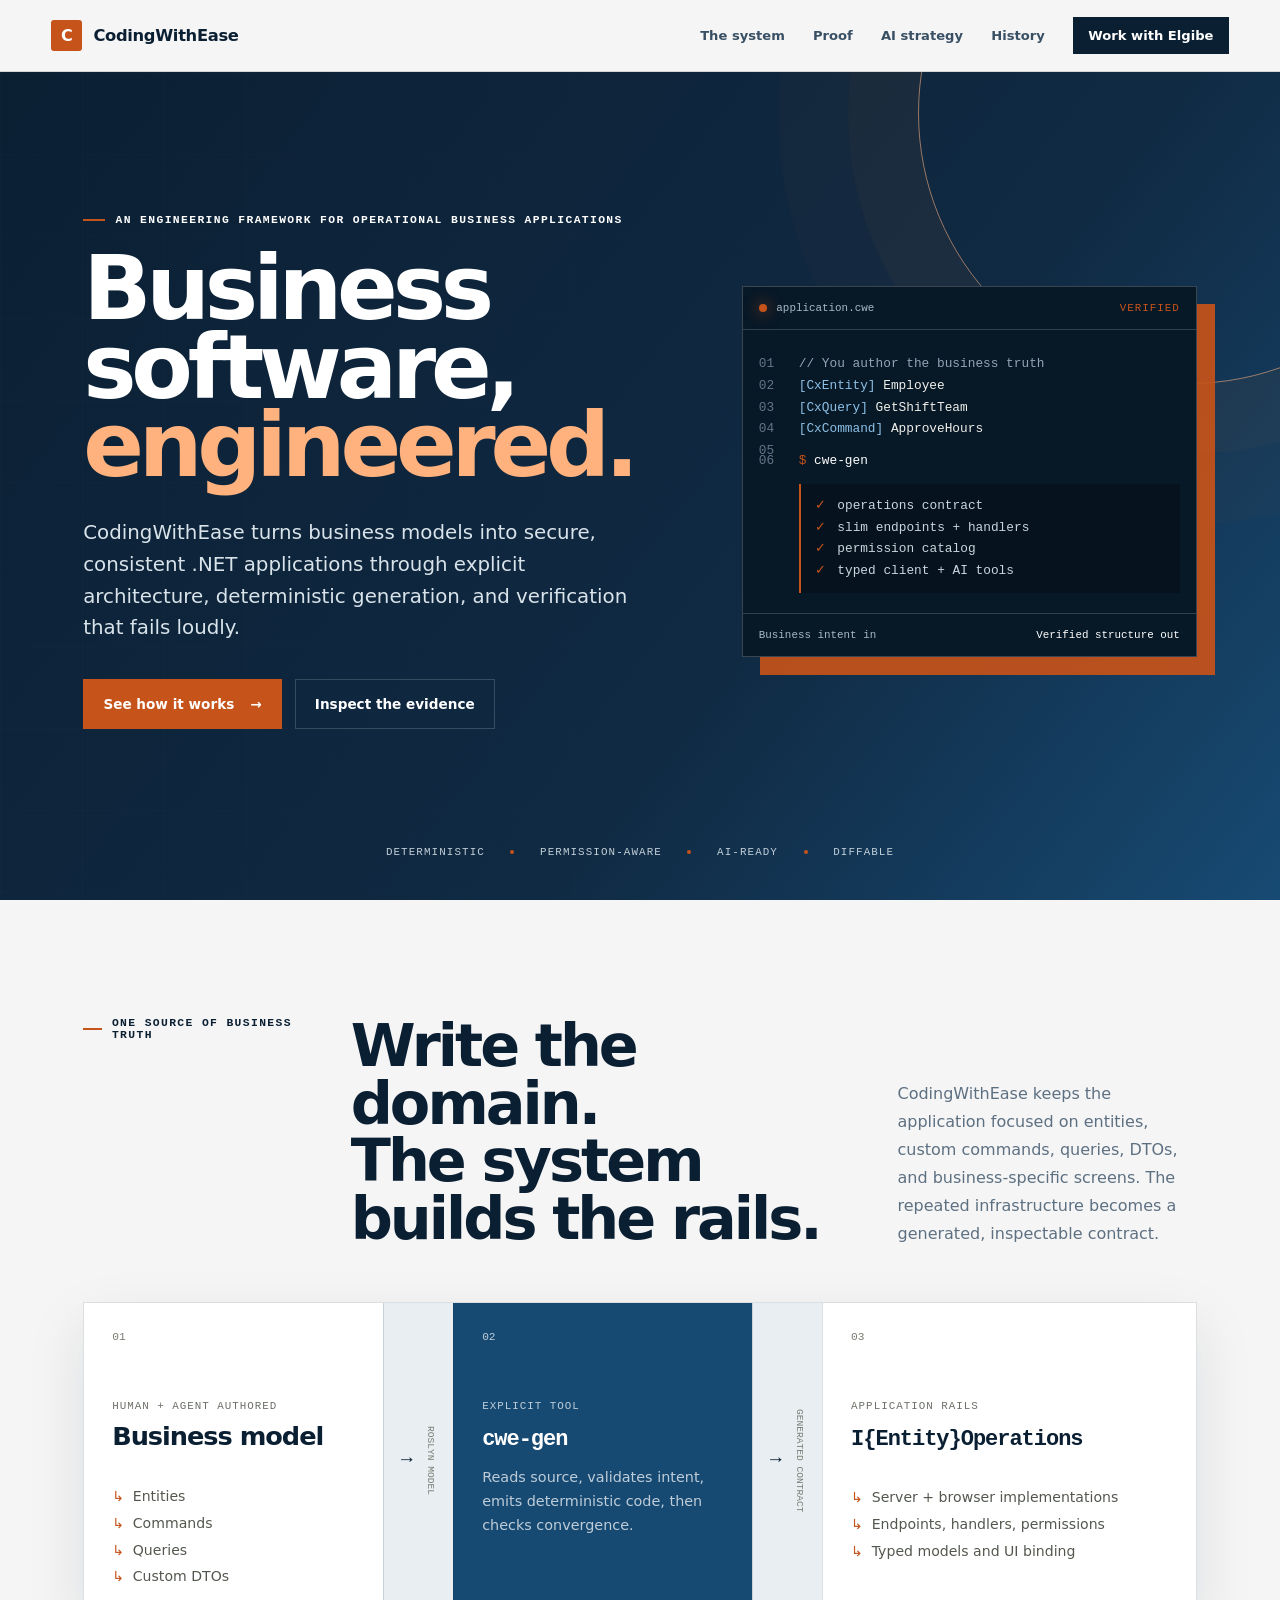
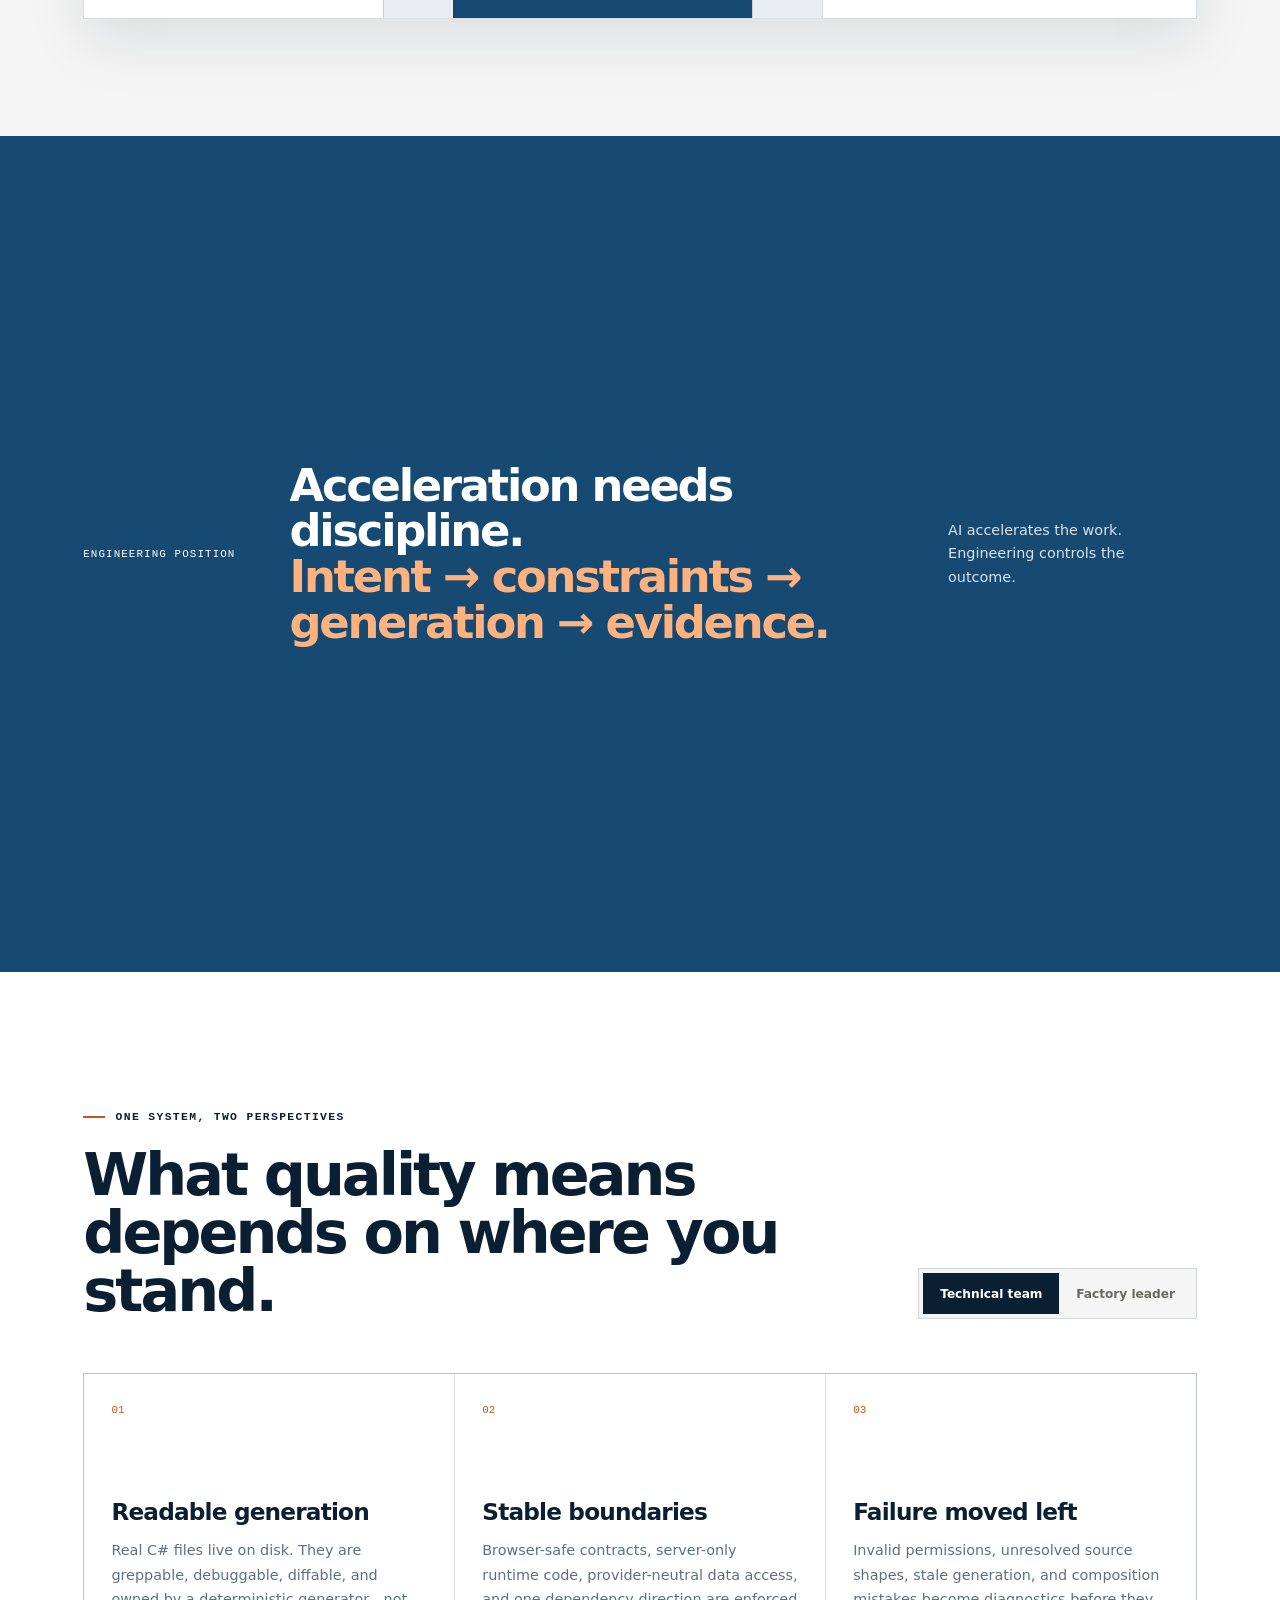
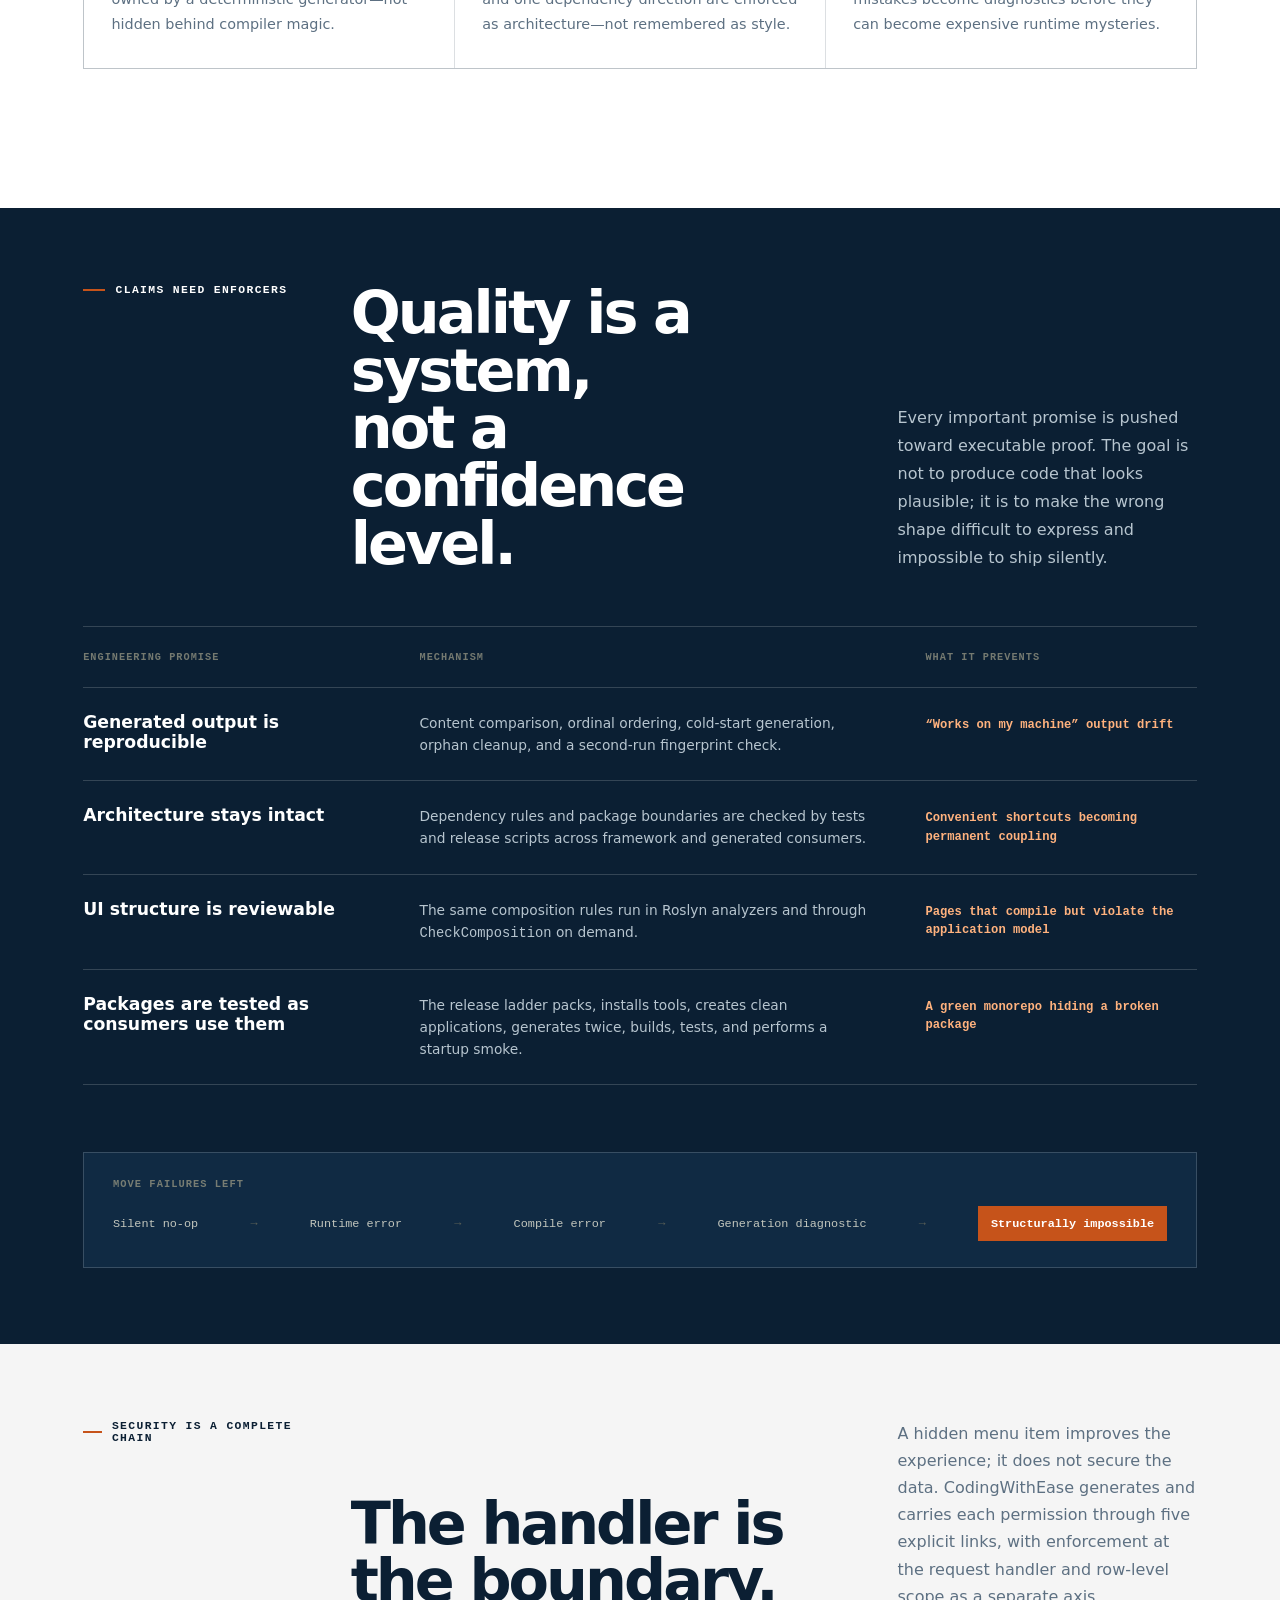
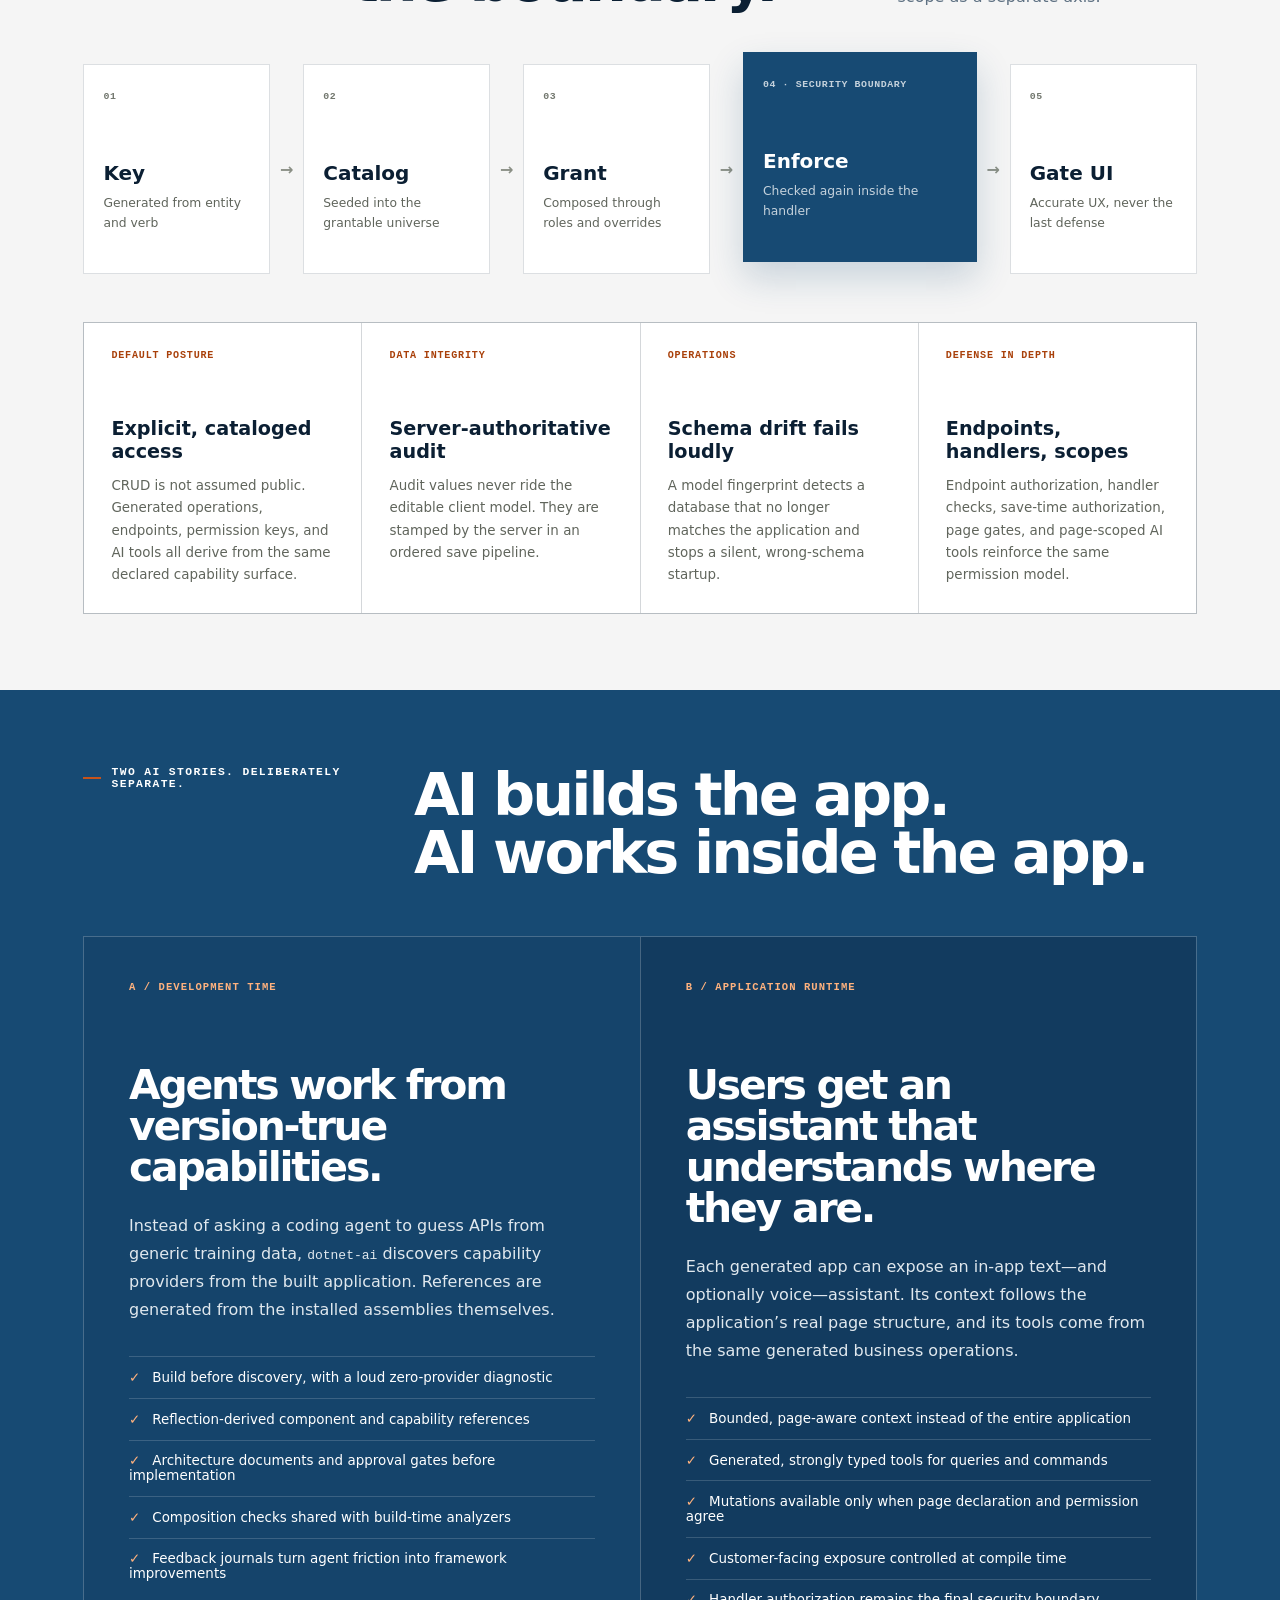
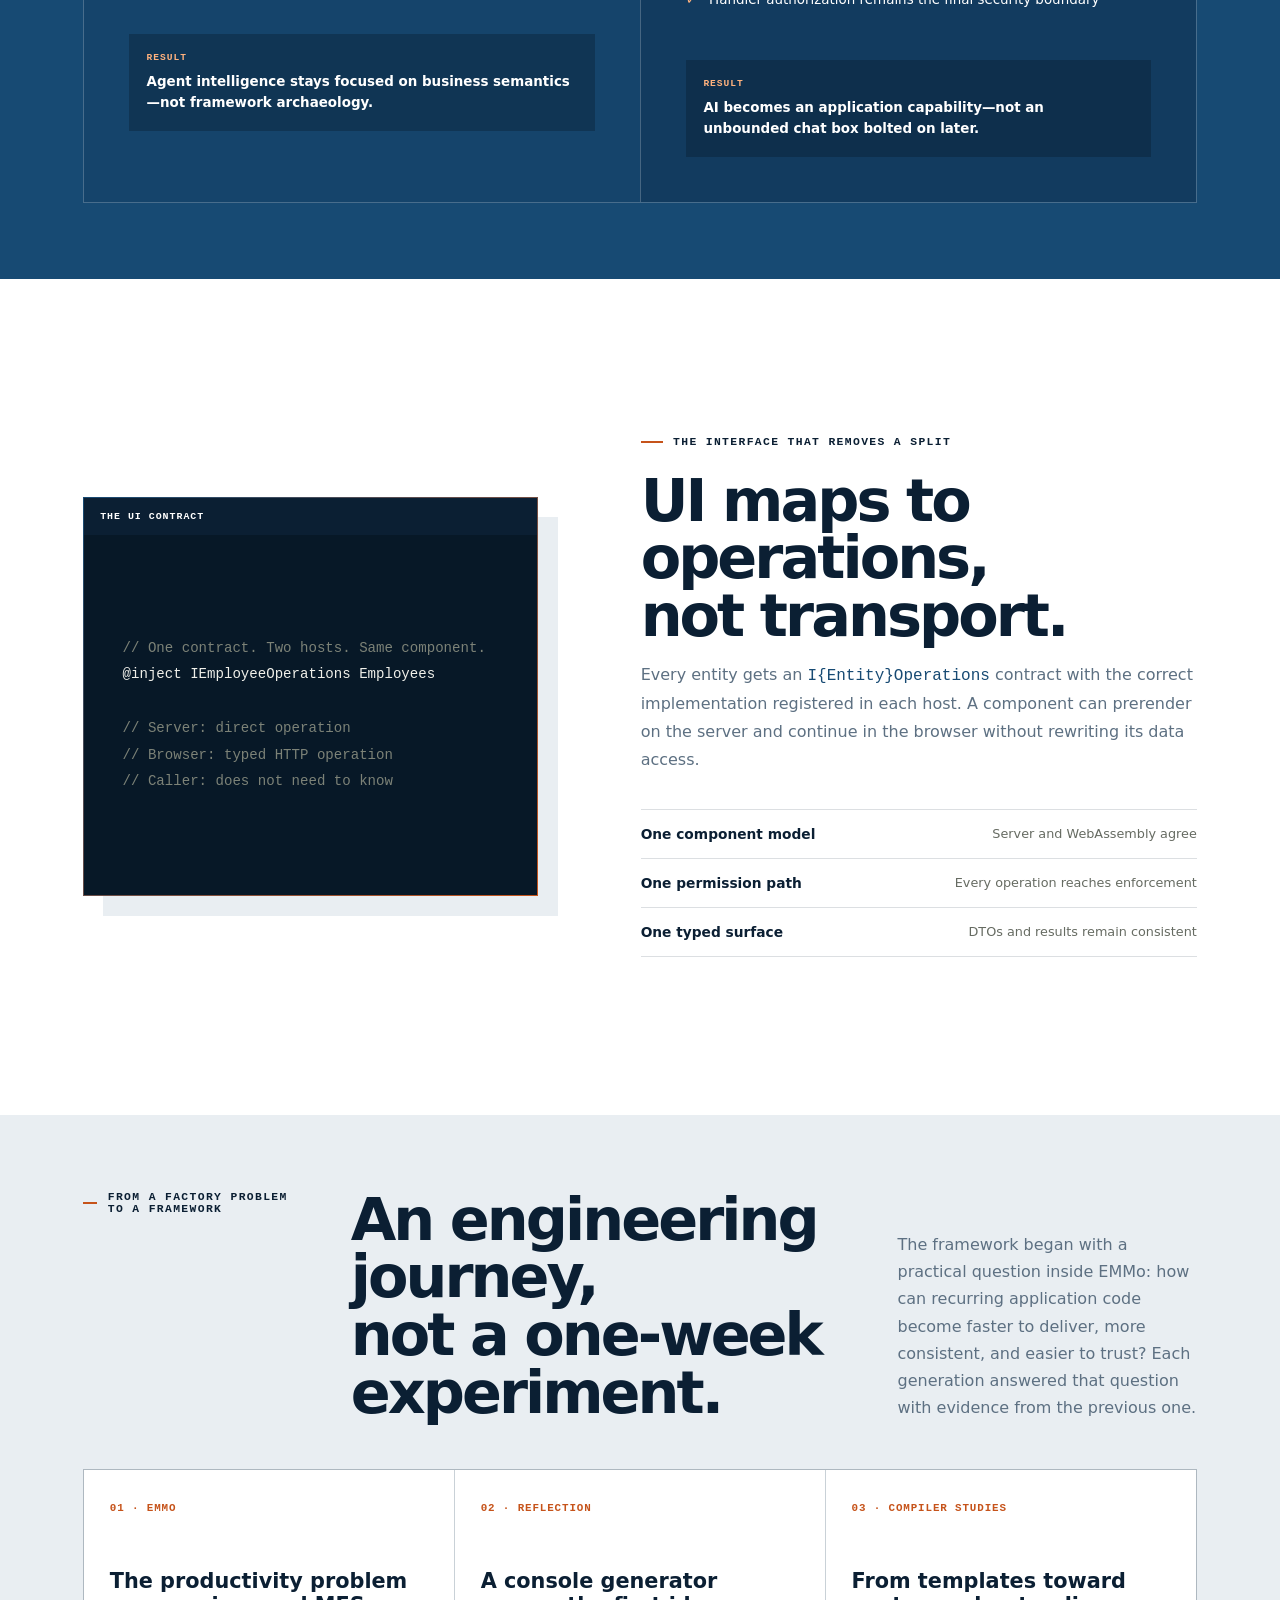
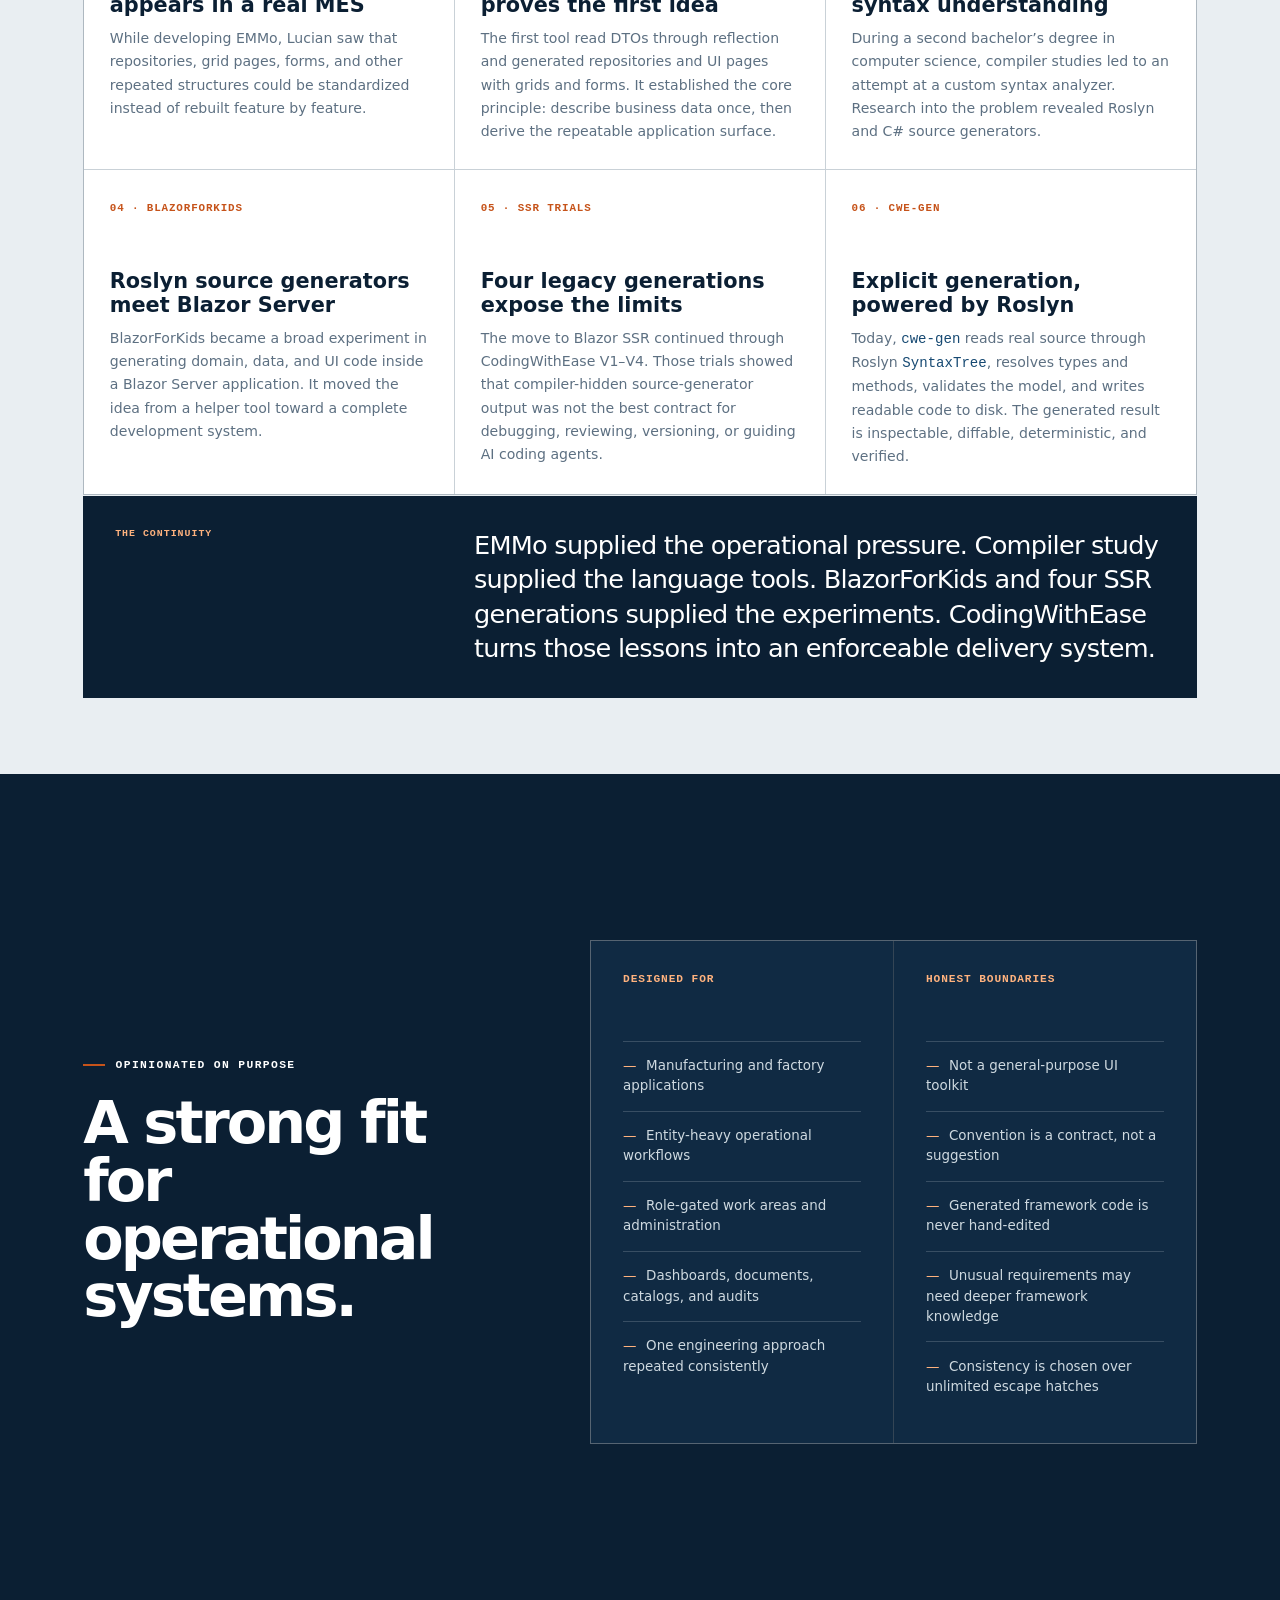
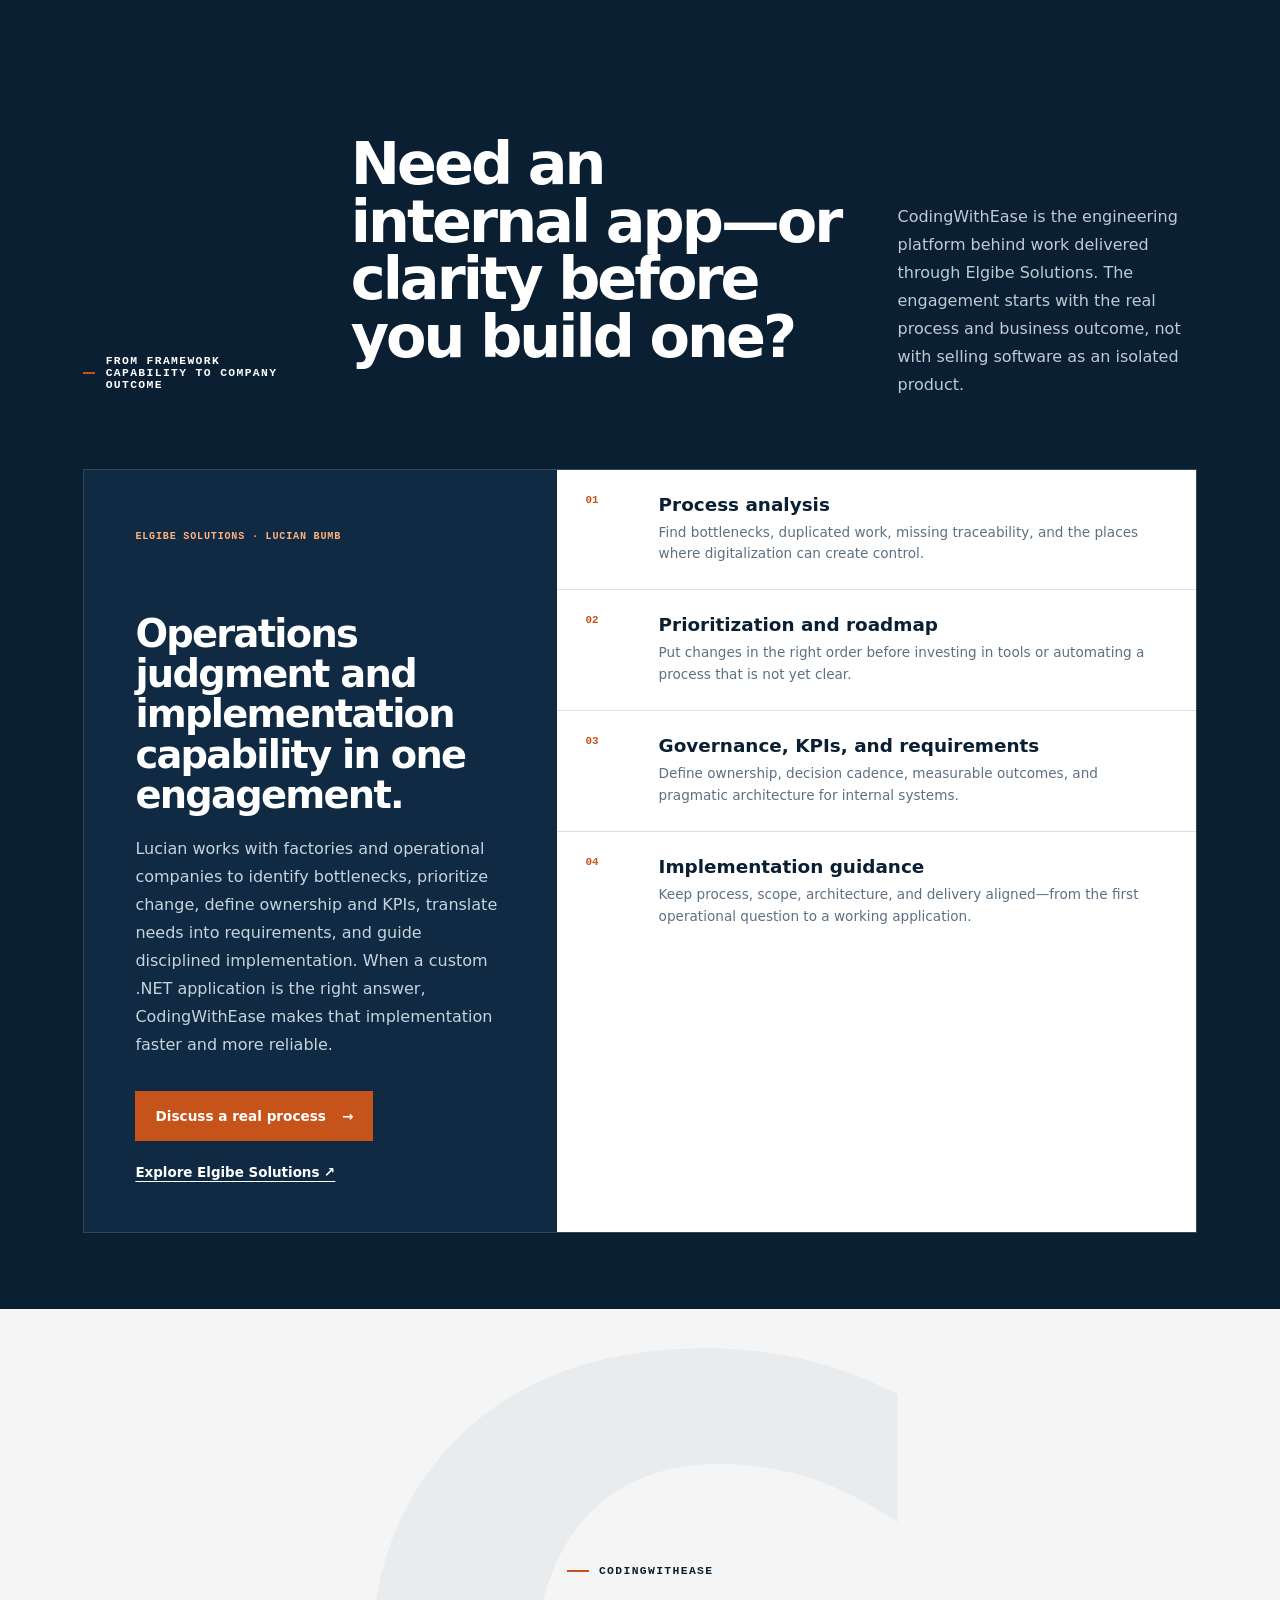
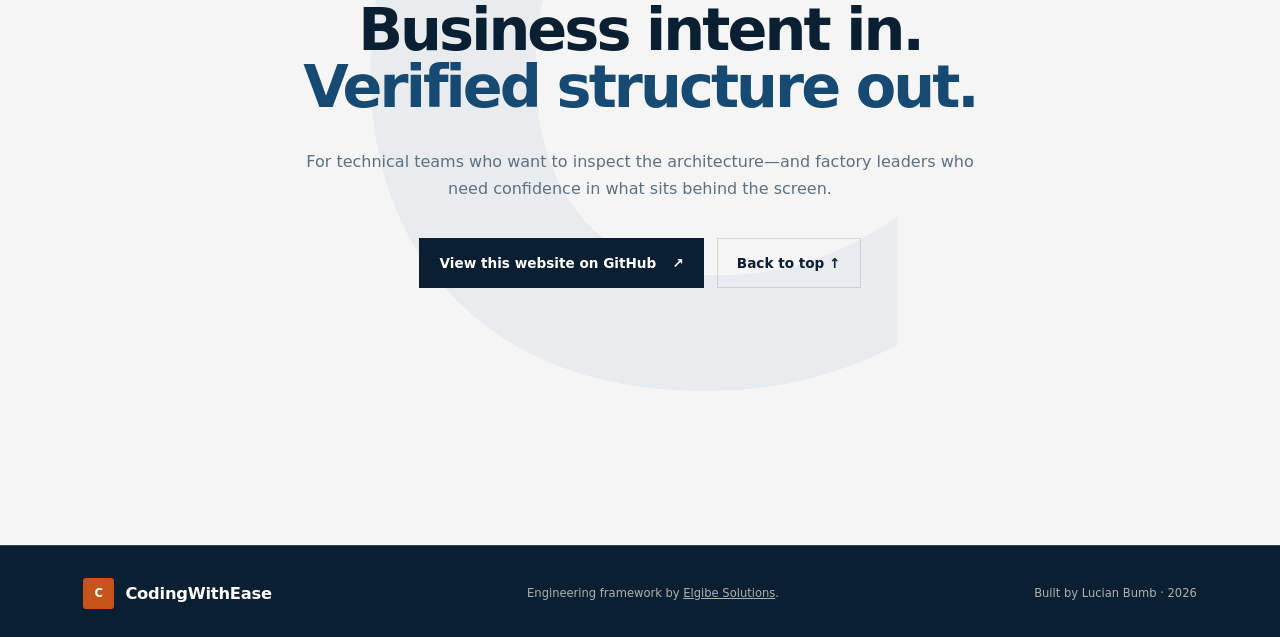
==== index.html @ 5b49f2d2 "Refine corporate design and framework history" ====
<!doctype html>
<html lang="en">
<head>
  <meta charset="utf-8">
  <meta name="viewport" content="width=device-width, initial-scale=1">
  <title>CodingWithEase — Business software, engineered</title>
  <meta name="description" content="CodingWithEase is an opinionated .NET and Blazor framework for building secure, consistent operational business applications with deterministic code generation and AI-guided engineering.">
  <meta name="theme-color" content="#0b1f33">
  <link rel="icon" type="image/png" href="assets/favicon.png">
  <link rel="canonical" href="https://coding-with-ease.net/">
  <meta property="og:type" content="website">
  <meta property="og:url" content="https://coding-with-ease.net/">
  <meta property="og:title" content="CodingWithEase — Business software, engineered">
  <meta property="og:description" content="An opinionated .NET and Blazor framework for secure, consistent operational applications, deterministic generation, and AI-guided engineering.">
  <meta name="twitter:card" content="summary">
  <meta name="twitter:title" content="CodingWithEase — Business software, engineered">
  <meta name="twitter:description" content="Business intent in. Verified structure out.">
  <link rel="stylesheet" href="assets/styles.css">
</head>
<body>
  <a class="skip-link" href="#main">Skip to content</a>

  <header class="site-header" data-header>
    <a class="brand" href="#top" aria-label="CodingWithEase home">
      <span class="brand-mark" aria-hidden="true">C</span>
      <span class="brand-name">CodingWithEase</span>
    </a>
    <nav class="site-nav" aria-label="Primary navigation">
      <a href="#system">The system</a>
      <a href="#proof">Proof</a>
      <a href="#ai">AI strategy</a>
      <a href="#lineage">History</a>
      <a class="nav-cta" href="#services">Work with Elgibe</a>
    </nav>
  </header>

  <main id="main">
    <section class="hero" id="top">
      <div class="hero-grid" aria-hidden="true"></div>
      <div class="hero-copy">
        <p class="eyebrow"><span></span> An engineering framework for operational business applications</p>
        <h1>Business software,<br><em>engineered.</em></h1>
        <p class="hero-intro">CodingWithEase turns business models into secure, consistent .NET applications through explicit architecture, deterministic generation, and verification that fails loudly.</p>
        <div class="hero-actions">
          <a class="button button-primary" href="#system">See how it works <span aria-hidden="true">→</span></a>
          <a class="button button-secondary" href="#proof">Inspect the evidence</a>
        </div>
      </div>

      <aside class="hero-console" aria-label="CodingWithEase workflow summary">
        <div class="console-bar">
          <span class="console-dot"></span>
          <span>application.cwe</span>
          <span class="console-status">verified</span>
        </div>
        <div class="console-body">
          <p><span class="line-no">01</span><span class="token-dim">// You author the business truth</span></p>
          <p><span class="line-no">02</span><span class="token-key">[CxEntity]</span> <span class="token-type">Employee</span></p>
          <p><span class="line-no">03</span><span class="token-key">[CxQuery]</span> <span class="token-type">GetShiftTeam</span></p>
          <p><span class="line-no">04</span><span class="token-key">[CxCommand]</span> <span class="token-type">ApproveHours</span></p>
          <p class="console-gap"><span class="line-no">05</span></p>
          <p><span class="line-no">06</span><span class="token-prompt">$</span> cwe-gen</p>
          <div class="console-output">
            <p><span>✓</span> operations contract</p>
            <p><span>✓</span> slim endpoints + handlers</p>
            <p><span>✓</span> permission catalog</p>
            <p><span>✓</span> typed client + AI tools</p>
          </div>
        </div>
        <div class="console-footer"><span>Business intent in</span><span>Verified structure out</span></div>
      </aside>

      <div class="hero-proofline">
        <span>Deterministic</span><i></i><span>Permission-aware</span><i></i><span>AI-ready</span><i></i><span>Diffable</span>
      </div>
    </section>

    <section class="system section" id="system">
      <div class="section-heading">
        <p class="eyebrow"><span></span> One source of business truth</p>
        <h2>Write the domain.<br>The system builds the rails.</h2>
        <p>CodingWithEase keeps the application focused on entities, custom commands, queries, DTOs, and business-specific screens. The repeated infrastructure becomes a generated, inspectable contract.</p>
      </div>

      <div class="pipeline" aria-label="CodingWithEase generation pipeline">
        <article class="pipeline-step step-source">
          <div class="step-index">01</div>
          <p class="step-label">Human + agent authored</p>
          <h3>Business model</h3>
          <ul>
            <li>Entities</li>
            <li>Commands</li>
            <li>Queries</li>
            <li>Custom DTOs</li>
          </ul>
        </article>
        <div class="pipeline-connector" aria-hidden="true"><span>Roslyn model</span><b>→</b></div>
        <article class="pipeline-step step-engine">
          <div class="step-index">02</div>
          <p class="step-label">Explicit tool</p>
          <h3><code>cwe-gen</code></h3>
          <p>Reads source, validates intent, emits deterministic code, then checks convergence.</p>
        </article>
        <div class="pipeline-connector" aria-hidden="true"><span>generated contract</span><b>→</b></div>
        <article class="pipeline-step step-runtime">
          <div class="step-index">03</div>
          <p class="step-label">Application rails</p>
          <h3><code>I{Entity}Operations</code></h3>
          <ul>
            <li>Server + browser implementations</li>
            <li>Endpoints, handlers, permissions</li>
            <li>Typed models and UI binding</li>
          </ul>
        </article>
      </div>
    </section>

    <section class="positioning">
      <div class="positioning-label">Engineering position</div>
      <blockquote>Acceleration needs discipline.<br><span>Intent → constraints → generation → evidence.</span></blockquote>
      <p>AI accelerates the work. Engineering controls the outcome.</p>
    </section>

    <section class="audience section" aria-labelledby="audience-title">
      <div class="audience-header">
        <div>
          <p class="eyebrow"><span></span> One system, two perspectives</p>
          <h2 id="audience-title">What quality means<br>depends on where you stand.</h2>
        </div>
        <div class="audience-tabs" role="tablist" aria-label="Choose your perspective">
          <button type="button" role="tab" aria-selected="true" aria-controls="technical-panel" id="technical-tab" data-audience="technical">Technical team</button>
          <button type="button" role="tab" aria-selected="false" aria-controls="manager-panel" id="manager-tab" data-audience="manager">Factory leader</button>
        </div>
      </div>

      <div class="audience-panel is-active" id="technical-panel" role="tabpanel" aria-labelledby="technical-tab" data-panel="technical">
        <article><span>01</span><h3>Readable generation</h3><p>Real C# files live on disk. They are greppable, debuggable, diffable, and owned by a deterministic generator—not hidden behind compiler magic.</p></article>
        <article><span>02</span><h3>Stable boundaries</h3><p>Browser-safe contracts, server-only runtime code, provider-neutral data access, and one dependency direction are enforced as architecture—not remembered as style.</p></article>
        <article><span>03</span><h3>Failure moved left</h3><p>Invalid permissions, unresolved source shapes, stale generation, and composition mistakes become diagnostics before they can become expensive runtime mysteries.</p></article>
      </div>
      <div class="audience-panel" id="manager-panel" role="tabpanel" aria-labelledby="manager-tab" data-panel="manager" hidden>
        <article><span>01</span><h3>Consistent delivery</h3><p>Recurring patterns—identity, authorization, audit, data operations, PWA, documents, and AI integration—arrive through one governed platform.</p></article>
        <article><span>02</span><h3>Security with a chain of proof</h3><p>Permissions are generated, grantable, resolved, enforced in handlers, and reflected in the UI. The hidden button is never treated as the security boundary.</p></article>
        <article><span>03</span><h3>Business change stays visible</h3><p>The application source remains centered on the factory: its entities, decisions, workflows, commands, queries, and the screens people actually use.</p></article>
      </div>
    </section>

    <section class="proof section section-dark" id="proof">
      <div class="section-heading proof-heading">
        <p class="eyebrow"><span></span> Claims need enforcers</p>
        <h2>Quality is a system,<br>not a confidence level.</h2>
        <p>Every important promise is pushed toward executable proof. The goal is not to produce code that looks plausible; it is to make the wrong shape difficult to express and impossible to ship silently.</p>
      </div>

      <div class="proof-ledger">
        <div class="ledger-head"><span>Engineering promise</span><span>Mechanism</span><span>What it prevents</span></div>
        <article><h3>Generated output is reproducible</h3><p>Content comparison, ordinal ordering, cold-start generation, orphan cleanup, and a second-run fingerprint check.</p><strong>“Works on my machine” output drift</strong></article>
        <article><h3>Architecture stays intact</h3><p>Dependency rules and package boundaries are checked by tests and release scripts across framework and generated consumers.</p><strong>Convenient shortcuts becoming permanent coupling</strong></article>
        <article><h3>UI structure is reviewable</h3><p>The same composition rules run in Roslyn analyzers and through <code>CheckComposition</code> on demand.</p><strong>Pages that compile but violate the application model</strong></article>
        <article><h3>Packages are tested as consumers use them</h3><p>The release ladder packs, installs tools, creates clean applications, generates twice, builds, tests, and performs a startup smoke.</p><strong>A green monorepo hiding a broken package</strong></article>
      </div>

      <div class="error-ladder" aria-label="Framework error-cost strategy">
        <p>Move failures left</p>
        <div><span>Silent no-op</span><b>→</b><span>Runtime error</span><b>→</b><span>Compile error</span><b>→</b><span>Generation diagnostic</span><b>→</b><span class="ladder-best">Structurally impossible</span></div>
      </div>
    </section>

    <section class="security section" id="security">
      <div class="security-intro">
        <p class="eyebrow"><span></span> Security is a complete chain</p>
        <h2>The handler is the boundary.</h2>
        <p>A hidden menu item improves the experience; it does not secure the data. CodingWithEase generates and carries each permission through five explicit links, with enforcement at the request handler and row-level scope as a separate axis.</p>
      </div>

      <div class="permission-chain">
        <article><span>01</span><h3>Key</h3><p>Generated from entity and verb</p></article>
        <b aria-hidden="true">→</b>
        <article><span>02</span><h3>Catalog</h3><p>Seeded into the grantable universe</p></article>
        <b aria-hidden="true">→</b>
        <article><span>03</span><h3>Grant</h3><p>Composed through roles and overrides</p></article>
        <b aria-hidden="true">→</b>
        <article class="chain-boundary"><span>04 · SECURITY BOUNDARY</span><h3>Enforce</h3><p>Checked again inside the handler</p></article>
        <b aria-hidden="true">→</b>
        <article><span>05</span><h3>Gate UI</h3><p>Accurate UX, never the last defense</p></article>
      </div>

      <div class="security-grid">
        <article><p class="card-kicker">Default posture</p><h3>Explicit, cataloged access</h3><p>CRUD is not assumed public. Generated operations, endpoints, permission keys, and AI tools all derive from the same declared capability surface.</p></article>
        <article><p class="card-kicker">Data integrity</p><h3>Server-authoritative audit</h3><p>Audit values never ride the editable client model. They are stamped by the server in an ordered save pipeline.</p></article>
        <article><p class="card-kicker">Operations</p><h3>Schema drift fails loudly</h3><p>A model fingerprint detects a database that no longer matches the application and stops a silent, wrong-schema startup.</p></article>
        <article><p class="card-kicker">Defense in depth</p><h3>Endpoints, handlers, scopes</h3><p>Endpoint authorization, handler checks, save-time authorization, page gates, and page-scoped AI tools reinforce the same permission model.</p></article>
      </div>
    </section>

    <section class="ai section section-violet" id="ai">
      <div class="ai-title">
        <p class="eyebrow"><span></span> Two AI stories. Deliberately separate.</p>
        <h2>AI builds the app.<br>AI works inside the app.</h2>
      </div>

      <div class="ai-columns">
        <article class="ai-story ai-developer">
          <div class="story-number">A / DEVELOPMENT TIME</div>
          <h3>Agents work from version-true capabilities.</h3>
          <p>Instead of asking a coding agent to guess APIs from generic training data, <code>dotnet-ai</code> discovers capability providers from the built application. References are generated from the installed assemblies themselves.</p>
          <ul>
            <li>Build before discovery, with a loud zero-provider diagnostic</li>
            <li>Reflection-derived component and capability references</li>
            <li>Architecture documents and approval gates before implementation</li>
            <li>Composition checks shared with build-time analyzers</li>
            <li>Feedback journals turn agent friction into framework improvements</li>
          </ul>
          <div class="story-result"><span>RESULT</span><strong>Agent intelligence stays focused on business semantics—not framework archaeology.</strong></div>
        </article>

        <article class="ai-story ai-runtime">
          <div class="story-number">B / APPLICATION RUNTIME</div>
          <h3>Users get an assistant that understands where they are.</h3>
          <p>Each generated app can expose an in-app text—and optionally voice—assistant. Its context follows the application’s real page structure, and its tools come from the same generated business operations.</p>
          <ul>
            <li>Bounded, page-aware context instead of the entire application</li>
            <li>Generated, strongly typed tools for queries and commands</li>
            <li>Mutations available only when page declaration and permission agree</li>
            <li>Customer-facing exposure controlled at compile time</li>
            <li>Handler authorization remains the final security boundary</li>
          </ul>
          <div class="story-result"><span>RESULT</span><strong>AI becomes an application capability—not an unbounded chat box bolted on later.</strong></div>
        </article>
      </div>
    </section>

    <section class="operations section">
      <div class="operations-code">
        <div class="code-label">THE UI CONTRACT</div>
        <pre><code><span class="code-comment">// One contract. Two hosts. Same component.</span>
@inject IEmployeeOperations Employees

<span class="code-comment">// Server: direct operation</span>
<span class="code-comment">// Browser: typed HTTP operation</span>
<span class="code-comment">// Caller: does not need to know</span></code></pre>
      </div>
      <div class="operations-copy">
        <p class="eyebrow"><span></span> The interface that removes a split</p>
        <h2>UI maps to operations,<br>not transport.</h2>
        <p>Every entity gets an <code>I{Entity}Operations</code> contract with the correct implementation registered in each host. A component can prerender on the server and continue in the browser without rewriting its data access.</p>
        <div class="operation-benefits">
          <div><strong>One component model</strong><span>Server and WebAssembly agree</span></div>
          <div><strong>One permission path</strong><span>Every operation reaches enforcement</span></div>
          <div><strong>One typed surface</strong><span>DTOs and results remain consistent</span></div>
        </div>
      </div>
    </section>

    <section class="lineage section" id="lineage">
      <div class="lineage-heading">
        <p class="eyebrow"><span></span> From a factory problem to a framework</p>
        <h2>An engineering journey,<br>not a one-week experiment.</h2>
        <p>The framework began with a practical question inside EMMo: how can recurring application code become faster to deliver, more consistent, and easier to trust? Each generation answered that question with evidence from the previous one.</p>
      </div>

      <ol class="timeline">
        <li><span>01 · EMMo</span><div><h3>The productivity problem appears in a real MES</h3><p>While developing EMMo, Lucian saw that repositories, grid pages, forms, and other repeated structures could be standardized instead of rebuilt feature by feature.</p></div></li>
        <li><span>02 · Reflection</span><div><h3>A console generator proves the first idea</h3><p>The first tool read DTOs through reflection and generated repositories and UI pages with grids and forms. It established the core principle: describe business data once, then derive the repeatable application surface.</p></div></li>
        <li><span>03 · Compiler studies</span><div><h3>From templates toward syntax understanding</h3><p>During a second bachelor’s degree in computer science, compiler studies led to an attempt at a custom syntax analyzer. Research into the problem revealed Roslyn and C# source generators.</p></div></li>
        <li><span>04 · BlazorForKids</span><div><h3>Roslyn source generators meet Blazor Server</h3><p>BlazorForKids became a broad experiment in generating domain, data, and UI code inside a Blazor Server application. It moved the idea from a helper tool toward a complete development system.</p></div></li>
        <li><span>05 · SSR trials</span><div><h3>Four legacy generations expose the limits</h3><p>The move to Blazor SSR continued through CodingWithEase V1–V4. Those trials showed that compiler-hidden source-generator output was not the best contract for debugging, reviewing, versioning, or guiding AI coding agents.</p></div></li>
        <li><span>06 · cwe-gen</span><div><h3>Explicit generation, powered by Roslyn</h3><p>Today, <code>cwe-gen</code> reads real source through Roslyn <code>SyntaxTree</code>, resolves types and methods, validates the model, and writes readable code to disk. The generated result is inspectable, diffable, deterministic, and verified.</p></div></li>
      </ol>

      <div class="lineage-note">
        <span>THE CONTINUITY</span>
        <p>EMMo supplied the operational pressure. Compiler study supplied the language tools. BlazorForKids and four SSR generations supplied the experiments. CodingWithEase turns those lessons into an enforceable delivery system.</p>
      </div>
    </section>

    <section class="fit section section-dark">
      <div>
        <p class="eyebrow"><span></span> Opinionated on purpose</p>
        <h2>A strong fit for<br>operational systems.</h2>
      </div>
      <div class="fit-columns">
        <article><h3>Designed for</h3><ul><li>Manufacturing and factory applications</li><li>Entity-heavy operational workflows</li><li>Role-gated work areas and administration</li><li>Dashboards, documents, catalogs, and audits</li><li>One engineering approach repeated consistently</li></ul></article>
        <article><h3>Honest boundaries</h3><ul><li>Not a general-purpose UI toolkit</li><li>Convention is a contract, not a suggestion</li><li>Generated framework code is never hand-edited</li><li>Unusual requirements may need deeper framework knowledge</li><li>Consistency is chosen over unlimited escape hatches</li></ul></article>
      </div>
    </section>

    <section class="services section" id="services">
      <div class="services-heading">
        <p class="eyebrow"><span></span> From framework capability to company outcome</p>
        <h2>Need an internal app—or clarity before you build one?</h2>
        <p>CodingWithEase is the engineering platform behind work delivered through Elgibe Solutions. The engagement starts with the real process and business outcome, not with selling software as an isolated product.</p>
      </div>

      <div class="services-body">
        <article class="services-profile">
          <p class="card-kicker">ELGIBE SOLUTIONS · LUCIAN BUMB</p>
          <h3>Operations judgment and implementation capability in one engagement.</h3>
          <p>Lucian works with factories and operational companies to identify bottlenecks, prioritize change, define ownership and KPIs, translate needs into requirements, and guide disciplined implementation. When a custom .NET application is the right answer, CodingWithEase makes that implementation faster and more reliable.</p>
          <div class="services-actions">
            <a class="button button-primary" href="https://elgibesolutions.net/en/contact">Discuss a real process <span aria-hidden="true">→</span></a>
            <a class="text-link" href="https://elgibesolutions.net/en">Explore Elgibe Solutions <span aria-hidden="true">↗</span></a>
          </div>
        </article>

        <div class="services-list">
          <article><span>01</span><div><h3>Process analysis</h3><p>Find bottlenecks, duplicated work, missing traceability, and the places where digitalization can create control.</p></div></article>
          <article><span>02</span><div><h3>Prioritization and roadmap</h3><p>Put changes in the right order before investing in tools or automating a process that is not yet clear.</p></div></article>
          <article><span>03</span><div><h3>Governance, KPIs, and requirements</h3><p>Define ownership, decision cadence, measurable outcomes, and pragmatic architecture for internal systems.</p></div></article>
          <article><span>04</span><div><h3>Implementation guidance</h3><p>Keep process, scope, architecture, and delivery aligned—from the first operational question to a working application.</p></div></article>
        </div>
      </div>
    </section>
    <section class="closing section">
      <div class="closing-mark" aria-hidden="true">C</div>
      <p class="eyebrow"><span></span> CodingWithEase</p>
      <h2>Business intent in.<br><em>Verified structure out.</em></h2>
      <p>For technical teams who want to inspect the architecture—and factory leaders who need confidence in what sits behind the screen.</p>
      <div class="closing-actions">
        <a class="button button-dark" href="https://github.com/lucianbumb/CodingWithEase_Website">View this website on GitHub <span aria-hidden="true">↗</span></a>
        <a class="button button-line" href="#top">Back to top ↑</a>
      </div>
    </section>
  </main>

  <footer>
    <a class="brand footer-brand" href="#top"><span class="brand-mark">C</span><span class="brand-name">CodingWithEase</span></a>
    <p>Engineering framework by <a href="https://elgibesolutions.net/en">Elgibe Solutions</a>.</p>
    <p>Built by Lucian Bumb · <span data-year></span></p>
  </footer>

  <script src="assets/site.js" defer></script>
  <script type="application/ld+json">
    {
      "@context": "https://schema.org",
      "@type": "SoftwareApplication",
      "name": "CodingWithEase",
      "applicationCategory": "BusinessApplication",
      "operatingSystem": "Web",
      "description": "An opinionated .NET and Blazor framework for secure, consistent operational business applications with deterministic code generation and AI-guided engineering.",
      "author": { "@type": "Person", "name": "Lucian Bumb" },
      "url": "https://coding-with-ease.net/"
    }
  </script>
</body>
</html>
---- assets/styles.css ----
:root {
  --ink: #0b1f33;
  --paper: #f5f5f5;
  --paper-2: #e9eef2;
  --signal: #e46f25;
  --violet: #174a73;
  --muted: #657789;
  --line-dark: rgba(255, 255, 255, .16);
  --line-light: rgba(11, 31, 51, .16);
  --mono: "Cascadia Code", "SFMono-Regular", Consolas, monospace;
  --sans: Inter, ui-sans-serif, system-ui, -apple-system, BlinkMacSystemFont, "Segoe UI", sans-serif;
}

* { box-sizing: border-box; }
html { scroll-behavior: smooth; }
body {
  margin: 0;
  color: var(--ink);
  background: var(--paper);
  font-family: var(--sans);
  -webkit-font-smoothing: antialiased;
}
a { color: inherit; }
.skip-link {
  position: fixed;
  left: 1rem;
  top: -5rem;
  z-index: 100;
  padding: .8rem 1rem;
  background: var(--signal);
  color: var(--ink);
}
.skip-link:focus { top: 1rem; }

.site-header {
  position: sticky;
  top: 0;
  z-index: 10;
  height: 76px;
  display: flex;
  align-items: center;
  justify-content: space-between;
  padding: 0 clamp(1.25rem, 4vw, 4.5rem);
  color: var(--ink);
  background: rgba(245, 245, 245, .96);
  border-bottom: 1px solid var(--line-light);
  backdrop-filter: blur(16px);
}
.site-header.is-scrolled { height: 68px; box-shadow: 0 10px 28px rgba(11,31,51,.08); }
.brand { display: inline-flex; align-items: center; gap: .7rem; text-decoration: none; font-weight: 750; letter-spacing: -.02em; }
.brand-mark { display: grid; place-items: center; width: 31px; height: 31px; color: white; background: var(--signal); font-weight: 900; }
.brand-name { font-size: 1.02rem; }
.site-nav { display: flex; align-items: center; gap: clamp(1rem, 2.2vw, 2.2rem); font-size: .82rem; font-weight: 650; }
.site-nav a { text-decoration: none; color: #3f5365; }
.site-nav a:hover { color: var(--signal); }
.site-nav .nav-cta { padding: .65rem .9rem; color: white; background: var(--ink); }

.hero {
  position: relative;
  min-height: calc(100svh - 76px);
  display: grid;
  grid-template-columns: minmax(0, 1.1fr) minmax(390px, .9fr);
  grid-template-rows: 1fr auto;
  column-gap: clamp(3rem, 8vw, 10rem);
  overflow: hidden;
  padding: clamp(4.5rem, 9vh, 7rem) clamp(1.25rem, 6.5vw, 7.5rem) 42px;
  color: white;
  background: linear-gradient(135deg, #0b1f33 0%, #102a43 70%, #123b5b 100%);
}
.hero::before {
  content: "";
  position: absolute;
  width: 540px;
  height: 540px;
  right: -180px;
  top: -230px;
  border: 1px solid rgba(228, 111, 37, .52);
  border-radius: 50%;
  box-shadow: 0 0 0 70px rgba(228, 111, 37, .035), 0 0 0 140px rgba(228, 111, 37, .02);
}
.hero-grid { position: absolute; inset: 0; opacity: .18; background-image: linear-gradient(rgba(255,255,255,.08) 1px, transparent 1px), linear-gradient(90deg, rgba(255,255,255,.08) 1px, transparent 1px); background-size: 74px 74px; mask-image: linear-gradient(to right, black, transparent 72%); }
.hero-copy, .hero-console, .hero-proofline { position: relative; z-index: 1; }
.hero-copy { align-self: center; max-width: 780px; }
.eyebrow { display: flex; align-items: center; gap: .65rem; margin: 0 0 1.45rem; font-family: var(--mono); font-size: .71rem; font-weight: 700; letter-spacing: .12em; text-transform: uppercase; }
.eyebrow span { width: 22px; height: 2px; background: var(--signal); }
h1 { margin: 0; max-width: 900px; font-size: clamp(4rem, 7.5vw, 8.2rem); line-height: .88; letter-spacing: -.072em; font-weight: 760; }
h1 em { color: var(--signal); font-style: normal; }
.hero-intro { max-width: 680px; margin: 2rem 0 0; color: #d6e0e8; font-size: clamp(1.05rem, 1.55vw, 1.35rem); line-height: 1.6; }
.hero-actions { display: flex; flex-wrap: wrap; gap: .8rem; margin-top: 2.2rem; }
.button { display: inline-flex; align-items: center; justify-content: center; gap: 1rem; min-height: 50px; padding: 0 1.2rem; border: 1px solid var(--line-dark); text-decoration: none; font-size: .85rem; font-weight: 750; }
.button-primary { color: white; background: var(--signal); border-color: var(--signal); }
.button-primary:hover { background: #f58a46; border-color: #f58a46; }
.button-secondary:hover { border-color: white; }

.hero-console { align-self: center; width: min(100%, 560px); justify-self: end; background: #0a1b2c; border: 1px solid rgba(255,255,255,.2); box-shadow: 20px 20px 0 rgba(228, 111, 37, .9); font-family: var(--mono); }
.console-bar, .console-footer { min-height: 43px; display: flex; align-items: center; padding: 0 1rem; border-bottom: 1px solid var(--line-dark); color: #9da198; font-size: .68rem; }
.console-dot { width: 8px; height: 8px; margin-right: .6rem; border-radius: 50%; background: var(--signal); box-shadow: 0 0 16px var(--signal); }
.console-status { margin-left: auto; color: var(--signal); text-transform: uppercase; letter-spacing: .09em; }
.console-body { padding: 1.45rem 1rem 1.25rem; font-size: clamp(.69rem, 1vw, .84rem); line-height: 1.7; }
.console-body p { margin: 0; white-space: nowrap; }
.console-gap { height: .6rem; }
.line-no { display: inline-block; width: 2.5rem; color: #565b53; user-select: none; }
.token-dim { color: #858a80; }
.token-key { color: #ad9fff; }
.token-type { color: #f0f0ea; }
.token-prompt, .console-output span { color: var(--signal); }
.console-output { margin: .75rem 0 0 2.5rem; padding: .7rem .9rem; background: #111410; color: #b9bdb4; border-left: 2px solid var(--signal); }
.console-output p { display: flex; gap: .7rem; }
.console-footer { justify-content: space-between; border-top: 1px solid var(--line-dark); border-bottom: 0; }
.console-footer span:last-child { color: white; }
.hero-proofline { grid-column: 1 / -1; display: flex; align-items: center; justify-content: center; gap: clamp(.7rem, 2vw, 2.4rem); padding-top: 3.5rem; color: #aeb2a9; font-family: var(--mono); font-size: .68rem; letter-spacing: .1em; text-transform: uppercase; }
.hero-proofline i { width: 4px; height: 4px; border-radius: 50%; background: var(--signal); }

.section { padding: clamp(5.5rem, 9vw, 9rem) clamp(1.25rem, 6.5vw, 7.5rem); }
.system { min-height: 800px; }
.section-heading { display: grid; grid-template-columns: .65fr 1.25fr .85fr; gap: 3rem; align-items: end; }
.section-heading .eyebrow { align-self: start; }
.section-heading h2 { margin: 0; font-size: clamp(2.8rem, 5.4vw, 5.8rem); line-height: .95; letter-spacing: -.06em; }
.section-heading > p:last-child { margin: 0; color: #53584f; font-size: 1rem; line-height: 1.75; }
.pipeline { display: grid; grid-template-columns: 1fr auto 1fr auto 1.25fr; align-items: stretch; margin-top: 5rem; border-top: 1px solid var(--line-light); border-bottom: 1px solid var(--line-light); }
.pipeline-step { min-height: 340px; padding: 1.5rem; }
.pipeline-step + .pipeline-connector, .pipeline-connector + .pipeline-step { border-left: 1px solid var(--line-light); }
.step-index { font-family: var(--mono); font-size: .7rem; color: #777c72; }
.step-label { margin: 3.6rem 0 .55rem; color: #6b7067; font-family: var(--mono); font-size: .68rem; letter-spacing: .09em; text-transform: uppercase; }
.pipeline h3 { margin: 0; font-size: clamp(1.5rem, 2vw, 2.35rem); letter-spacing: -.04em; }
.pipeline h3 code { font-family: var(--mono); font-size: .86em; }
.pipeline ul { list-style: none; margin: 2rem 0 0; padding: 0; color: #53584f; line-height: 1.9; font-size: .88rem; }
.pipeline li::before { content: "↳"; margin-right: .55rem; color: var(--violet); }
.pipeline-step > p:last-child { color: #53584f; line-height: 1.65; font-size: .9rem; }
.step-engine { color: white; background: var(--violet); }
.step-engine .step-index, .step-engine .step-label, .step-engine > p:last-child { color: rgba(255,255,255,.72); }
.pipeline-connector { display: flex; flex-direction: column; justify-content: center; align-items: center; gap: .8rem; width: 70px; color: #777c72; font-family: var(--mono); font-size: .6rem; text-transform: uppercase; writing-mode: vertical-rl; }
.pipeline-connector b { color: var(--ink); font-size: 1.2rem; writing-mode: initial; }

.positioning { display: grid; grid-template-columns: .35fr 1.5fr .55fr; align-items: center; gap: 3rem; padding: 4.4rem clamp(1.25rem, 6.5vw, 7.5rem); color: white; background: var(--violet); }
.positioning-label { font-family: var(--mono); font-size: .68rem; letter-spacing: .1em; text-transform: uppercase; }
.positioning blockquote { margin: 0; font-size: clamp(2rem, 3.5vw, 4rem); line-height: 1.02; letter-spacing: -.05em; font-weight: 760; }
.positioning blockquote span { color: var(--signal); }
.positioning > p { margin: 0; color: rgba(255,255,255,.72); line-height: 1.6; font-size: .9rem; }

.audience-header { display: grid; grid-template-columns: 1fr auto; align-items: end; gap: 2rem; }
.audience h2, .security h2, .ai h2, .operations h2, .lineage h2, .fit h2, .closing h2 { margin: 0; font-size: clamp(2.8rem, 5.4vw, 5.8rem); line-height: .95; letter-spacing: -.06em; }
.audience-tabs { display: flex; padding: 4px; border: 1px solid var(--line-light); }
.audience-tabs button { border: 0; padding: .85rem 1.05rem; color: #666b62; background: transparent; font: 700 .76rem var(--sans); cursor: pointer; }
.audience-tabs button[aria-selected="true"] { color: white; background: var(--ink); }
.audience-panel { display: grid; grid-template-columns: repeat(3, 1fr); margin-top: 4.5rem; border-top: 1px solid var(--line-light); }
.audience-panel[hidden] { display: none; }
.audience-panel article { min-height: 330px; padding: 1.5rem 1.7rem 2rem; border-right: 1px solid var(--line-light); }
.audience-panel article:first-child { border-left: 1px solid var(--line-light); }
.audience-panel article > span { font-family: var(--mono); font-size: .68rem; color: var(--violet); }
.audience-panel h3 { margin: 7rem 0 .8rem; font-size: 1.45rem; letter-spacing: -.035em; }
.audience-panel p { margin: 0; color: #5e635a; line-height: 1.7; font-size: .9rem; }

.section-dark { color: white; background: var(--ink); }
.proof-heading > p:last-child { color: #aeb2a9; }
.proof-ledger { margin-top: 5rem; border-top: 1px solid var(--line-dark); }
.ledger-head, .proof-ledger article { display: grid; grid-template-columns: .85fr 1.35fr .8fr; gap: 3rem; padding: 1.5rem 0; border-bottom: 1px solid var(--line-dark); align-items: baseline; }
.ledger-head { color: #747970; font: 700 .64rem var(--mono); letter-spacing: .1em; text-transform: uppercase; }
.proof-ledger h3, .proof-ledger p, .proof-ledger strong { margin: 0; }
.proof-ledger h3 { font-size: 1.08rem; }
.proof-ledger p { color: #aeb2a9; line-height: 1.6; font-size: .86rem; }
.proof-ledger strong { color: var(--signal); font: 650 .76rem/1.5 var(--mono); }
.error-ladder { margin-top: 4.2rem; padding: 1.6rem 1.8rem; color: #c2c6bd; background: #171b16; border: 1px solid var(--line-dark); }
.error-ladder > p { margin: 0 0 1rem; color: #777d73; font: 700 .65rem var(--mono); letter-spacing: .1em; text-transform: uppercase; }
.error-ladder div { display: flex; align-items: center; justify-content: space-between; gap: 1rem; font: .74rem var(--mono); }
.error-ladder b { color: #5b6057; }
.error-ladder .ladder-best { padding: .65rem .8rem; color: var(--ink); background: var(--signal); font-weight: 800; }

.security-intro { display: grid; grid-template-columns: .6fr 1.2fr .8fr; gap: 3rem; align-items: end; }
.security-intro .eyebrow { align-self: start; }
.security-intro > p:last-child { margin: 0; color: #575c53; line-height: 1.7; }
.permission-chain { display: grid; grid-template-columns: 1fr auto 1fr auto 1fr auto 1.25fr auto 1fr; align-items: stretch; margin-top: 5rem; }
.permission-chain article { min-height: 210px; padding: 1.2rem; border: 1px solid var(--line-light); }
.permission-chain > b { align-self: center; padding: 0 .6rem; color: #8a8f85; }
.permission-chain span { font: 700 .62rem var(--mono); letter-spacing: .06em; color: #72776e; }
.permission-chain h3 { margin: 3.6rem 0 .6rem; font-size: 1.25rem; }
.permission-chain p { margin: 0; color: #60655c; font-size: .77rem; line-height: 1.55; }
.permission-chain .chain-boundary { color: white; background: var(--violet); border-color: var(--violet); box-shadow: 0 10px 30px rgba(105,83,255,.22); transform: translateY(-12px); }
.permission-chain .chain-boundary span, .permission-chain .chain-boundary p { color: rgba(255,255,255,.75); }
.security-grid { display: grid; grid-template-columns: repeat(4, 1fr); gap: 1px; margin-top: 5rem; background: var(--line-light); border: 1px solid var(--line-light); }
.security-grid article { padding: 1.7rem; background: var(--paper); }
.card-kicker { color: var(--violet) !important; font: 700 .63rem var(--mono) !important; letter-spacing: .08em; text-transform: uppercase; }
.security-grid h3 { margin: 3.5rem 0 .75rem; font-size: 1.2rem; }
.security-grid p { margin: 0; color: #60655c; font-size: .84rem; line-height: 1.65; }

.section-violet { color: white; background: var(--violet); }
.ai-title { display: grid; grid-template-columns: .65fr 1.8fr; gap: 3rem; align-items: start; }
.ai-title .eyebrow span { background: var(--signal); }
.ai-columns { display: grid; grid-template-columns: 1fr 1fr; margin-top: 5rem; border: 1px solid rgba(255,255,255,.22); }
.ai-story { min-height: 650px; padding: clamp(1.5rem, 3.5vw, 3.4rem); }
.ai-story + .ai-story { border-left: 1px solid rgba(255,255,255,.22); }
.story-number { font: 700 .66rem var(--mono); letter-spacing: .1em; color: var(--signal); }
.ai-story h3 { margin: 4.5rem 0 1.5rem; max-width: 620px; font-size: clamp(2rem, 3.2vw, 3.6rem); line-height: 1; letter-spacing: -.055em; }
.ai-story > p { color: rgba(255,255,255,.77); line-height: 1.75; }
.ai-story ul { margin: 2rem 0 0; padding: 0; list-style: none; }
.ai-story li { padding: .8rem 0; border-top: 1px solid rgba(255,255,255,.16); font-size: .84rem; }
.ai-story li::before { content: "✓"; margin-right: .75rem; color: var(--signal); }
.story-result { margin-top: 2.5rem; padding: 1.1rem; background: rgba(16,19,15,.2); }
.story-result span { display: block; margin-bottom: .5rem; color: var(--signal); font: 700 .6rem var(--mono); letter-spacing: .1em; }
.story-result strong { font-size: .84rem; line-height: 1.5; }
.ai-runtime { background: rgba(16,19,15,.12); }

.operations { display: grid; grid-template-columns: 1fr 1fr; gap: clamp(4rem, 8vw, 9rem); align-items: center; }
.operations-code { padding: 1px; background: linear-gradient(135deg, var(--violet), var(--signal)); box-shadow: 24px 24px 0 var(--paper-2); }
.code-label { padding: .8rem 1rem; color: white; background: var(--ink); font: 700 .62rem var(--mono); letter-spacing: .1em; }
.operations-code pre { margin: 0; min-height: 360px; display: flex; align-items: center; padding: clamp(1.3rem, 3vw, 3rem); color: #f0f0ea; background: #171b16; overflow-x: auto; font: clamp(.72rem, 1.1vw, .98rem)/1.9 var(--mono); }
.code-comment { color: #7c8277; }
.operations-copy > p:not(.eyebrow) { color: #555a51; line-height: 1.75; }
.operations-copy code { font-family: var(--mono); color: var(--violet); }
.operation-benefits { margin-top: 2.2rem; border-top: 1px solid var(--line-light); }
.operation-benefits div { display: flex; justify-content: space-between; gap: 2rem; padding: 1rem 0; border-bottom: 1px solid var(--line-light); }
.operation-benefits strong { font-size: .86rem; }
.operation-benefits span { color: #666b62; font-size: .8rem; text-align: right; }

.lineage { background: var(--paper-2); }
.lineage-heading { display: grid; grid-template-columns: .6fr 1.2fr .8fr; gap: 3rem; align-items: end; }
.lineage-heading .eyebrow { align-self: start; }
.lineage-heading > p:last-child { margin: 0; color: #575c53; line-height: 1.7; }
.timeline { margin: 5rem 0 0; padding: 0; list-style: none; border-top: 1px solid var(--line-light); }
.timeline li { display: grid; grid-template-columns: .45fr 1fr; gap: 3rem; padding: 1.8rem 0; border-bottom: 1px solid var(--line-light); }
.timeline li > span { color: var(--violet); font: 700 .68rem var(--mono); letter-spacing: .08em; text-transform: uppercase; }
.timeline h3 { margin: 0 0 .45rem; font-size: 1.3rem; }
.timeline p { margin: 0; max-width: 780px; color: #5c6158; line-height: 1.65; font-size: .88rem; }
.lineage-note { display: grid; grid-template-columns: .45fr 1fr; gap: 3rem; margin-top: 3rem; padding: 2rem; color: white; background: var(--ink); }
.lineage-note span { color: var(--signal); font: 700 .62rem var(--mono); letter-spacing: .1em; }
.lineage-note p { margin: 0; font-size: clamp(1.2rem, 2vw, 2rem); line-height: 1.35; letter-spacing: -.03em; }

.fit { display: grid; grid-template-columns: .8fr 1.2fr; gap: clamp(3rem, 8vw, 9rem); }
.fit-columns { display: grid; grid-template-columns: 1fr 1fr; gap: 1px; background: var(--line-dark); border: 1px solid var(--line-dark); }
.fit-columns article { padding: 2rem; background: var(--ink); }
.fit-columns h3 { margin: 0 0 3.5rem; color: var(--signal); font: 700 .7rem var(--mono); letter-spacing: .08em; text-transform: uppercase; }
.fit-columns ul { margin: 0; padding: 0; list-style: none; }
.fit-columns li { padding: .9rem 0; color: #bdc1b8; border-top: 1px solid var(--line-dark); font-size: .84rem; line-height: 1.5; }
.fit-columns li::before { content: "—"; margin-right: .6rem; color: var(--violet); }

.closing { position: relative; overflow: hidden; text-align: center; }
.closing-mark { position: absolute; left: 50%; top: 45%; transform: translate(-50%,-50%); color: rgba(105,83,255,.055); font-size: min(70vw, 850px); line-height: 1; font-weight: 900; }
.closing > *:not(.closing-mark) { position: relative; z-index: 1; }
.closing .eyebrow { justify-content: center; }
.closing h2 em { color: var(--violet); font-style: normal; }
.closing > p:not(.eyebrow) { max-width: 700px; margin: 2rem auto 0; color: #5b6057; line-height: 1.7; }
.closing-actions { display: flex; flex-wrap: wrap; justify-content: center; gap: .8rem; margin-top: 2.2rem; }
.button-dark { color: white; background: var(--ink); border-color: var(--ink); }
.button-dark:hover { background: var(--violet); border-color: var(--violet); }
.button-line { border-color: var(--line-light); }
footer { display: flex; justify-content: space-between; align-items: center; gap: 2rem; padding: 2rem clamp(1.25rem, 6.5vw, 7.5rem); color: #aeb2a9; background: var(--ink); border-top: 1px solid var(--line-dark); font-size: .72rem; }
.footer-brand { color: white; }
footer p { margin: 0; }

@media (max-width: 1000px) {
  .site-nav a:not(.nav-cta) { display: none; }
  .hero { grid-template-columns: 1fr; min-height: auto; row-gap: 4rem; padding-top: 140px; }
  .hero-console { justify-self: stretch; width: 100%; }
  .section-heading { grid-template-columns: 1fr; gap: 1.6rem; }
  .pipeline { grid-template-columns: 1fr; }
  .pipeline-connector { width: auto; height: 58px; writing-mode: initial; flex-direction: row; border-left: 0 !important; border-top: 1px solid var(--line-light); }
  .pipeline-step + .pipeline-connector, .pipeline-connector + .pipeline-step { border-left: 0; border-top: 1px solid var(--line-light); }
  .positioning { grid-template-columns: 1fr; gap: 1.5rem; }
  .audience-header, .security-intro, .lineage-heading, .ai-title { grid-template-columns: 1fr; }
  .audience-tabs { justify-self: start; }
  .permission-chain { grid-template-columns: 1fr; }
  .permission-chain > b { padding: .55rem; text-align: center; transform: rotate(90deg); }
  .permission-chain .chain-boundary { transform: none; }
  .security-grid { grid-template-columns: 1fr 1fr; }
  .operations, .fit { grid-template-columns: 1fr; }
  .operations-code { order: 2; }
}

@media (max-width: 600px) {
  .site-header { height: 68px; }
  .brand-name { font-size: .9rem; }
  .nav-cta { font-size: .72rem; }
  .hero { padding-top: 120px; }
  h1 { font-size: clamp(3.3rem, 17vw, 5rem); }
  .hero-proofline { justify-content: flex-start; overflow-x: auto; }
  .hero-proofline span { white-space: nowrap; }
  .hero-console { box-shadow: 10px 10px 0 rgba(105, 83, 255, .78); }
  .console-body { overflow-x: auto; }
  .pipeline-step { min-height: 300px; }
  .audience-panel, .ai-columns, .fit-columns { grid-template-columns: 1fr; }
  .audience-panel article, .audience-panel article:first-child { border-left: 1px solid var(--line-light); border-bottom: 1px solid var(--line-light); }
  .audience-panel h3 { margin-top: 3.5rem; }
  .ledger-head { display: none; }
  .proof-ledger article { grid-template-columns: 1fr; gap: 1rem; }
  .error-ladder div { align-items: flex-start; flex-direction: column; }
  .error-ladder b { transform: rotate(90deg); }
  .security-grid { grid-template-columns: 1fr; }
  .ai-story + .ai-story { border-left: 0; border-top: 1px solid rgba(255,255,255,.22); }
  .timeline li, .lineage-note { grid-template-columns: 1fr; gap: 1rem; }
  .operation-benefits div { flex-direction: column; gap: .25rem; }
  .operation-benefits span { text-align: left; }
  footer { align-items: flex-start; flex-direction: column; }
}

@media (prefers-reduced-motion: reduce) {
  html { scroll-behavior: auto; }
}

/* Corporate visual system */
:root {
  --ink: #0b1f33;
  --ink-2: #102a43;
  --blue: #174a73;
  --blue-soft: #dbe6ee;
  --paper: #f5f5f5;
  --paper-2: #e9eef2;
  --surface: #ffffff;
  --signal: #c6531a;
  --signal-light: #ffb27e;
  --muted: #5d7082;
  --line-dark: rgba(255, 255, 255, .17);
  --line-light: rgba(11, 31, 51, .14);
  --shadow: 0 22px 55px rgba(11, 31, 51, .10);
}

html { scroll-padding-top: 68px; }
body { background: var(--paper); }
.site-header {
  position: sticky;
  top: 0;
  height: 72px;
  color: var(--ink);
  background: rgba(245, 245, 245, .96);
  border-bottom-color: var(--line-light);
  transition: height .2s ease, box-shadow .2s ease;
}
.site-header.is-scrolled { height: 64px; background: rgba(245, 245, 245, .98); }
.site-nav a { color: #395064; }
.site-nav .nav-cta { color: white; background: var(--ink); border: 1px solid var(--ink); }
.site-nav .nav-cta:hover { color: white; background: var(--signal); border-color: var(--signal); }
.brand-mark { border-radius: 3px; background: var(--signal); }

.hero {
  min-height: calc(100svh - 72px);
  background: linear-gradient(128deg, #0b1f33 0%, #102a43 62%, #174a73 100%);
}
.hero::before { border-color: rgba(255,178,126,.58); }
.hero-grid { opacity: .15; background-size: 82px 82px; }
.hero h1 { max-width: 820px; font-size: clamp(3.8rem, 7vw, 7.4rem); letter-spacing: -.058em; }
.hero h1 em { color: var(--signal-light); }
.hero-intro { color: #d9e3ea; }
.hero-console { background: #071827; box-shadow: 18px 18px 0 rgba(198,83,26,.92); }
.console-bar, .console-footer { color: #a9b9c5; }
.console-output { background: #06131f; color: #cad5dd; }
.token-key { color: #8ec1e7; }
.token-dim { color: #93a6b5; }
.line-no { color: #627789; }
.hero-proofline { color: #c1ced7; }

.section,
.positioning {
  min-height: calc(100svh - 64px);
  scroll-margin-top: 64px;
  padding: clamp(4.75rem, 8vh, 7.5rem) clamp(1.5rem, 6.5vw, 7.5rem);
}
.section { display: grid; align-content: center; }
.system { min-height: calc(100svh - 64px); background: var(--paper); }
.section-heading,
.security-intro,
.lineage-heading,
.services-heading {
  grid-template-columns: minmax(160px, .55fr) minmax(380px, 1.25fr) minmax(240px, .75fr);
  max-width: 1500px;
  margin-inline: auto;
  width: 100%;
}
.section-heading h2,
.security h2,
.audience h2,
.ai h2,
.operations h2,
.lineage h2,
.fit h2,
.services h2,
.closing h2 {
  font-size: clamp(2.55rem, 4.6vw, 5.2rem);
  line-height: .98;
  letter-spacing: -.05em;
}
.section-heading > p:last-child,
.security-intro > p:last-child,
.lineage-heading > p:last-child,
.services-heading > p:last-child { color: var(--muted); }

.pipeline {
  width: 100%;
  max-width: 1500px;
  margin: clamp(3rem, 6vh, 5rem) auto 0;
  background: var(--surface);
  border: 1px solid var(--line-light);
  box-shadow: var(--shadow);
}
.pipeline-step { min-height: 290px; padding: 1.75rem; }
.pipeline-step.step-engine { color: white; background: var(--blue); }
.pipeline-connector { background: var(--paper-2); }
.pipeline li::before { color: var(--signal); }

.positioning {
  display: grid;
  grid-template-columns: minmax(150px, .35fr) minmax(480px, 1.35fr) minmax(230px, .55fr);
  align-content: center;
  color: white;
  background: var(--blue);
}
.positioning blockquote { max-width: 980px; }
.positioning blockquote span { color: var(--signal-light); }
.positioning > p { color: #d8e3eb; }

.audience { background: var(--surface); }
.audience-header,
.audience-panel { width: 100%; max-width: 1500px; margin-inline: auto; }
.audience-tabs { background: var(--paper); border-color: var(--line-light); }
.audience-tabs button[aria-selected="true"] { background: var(--ink); }
.audience-panel { margin-top: clamp(3rem, 6vh, 5rem); border: 1px solid var(--line-light); background: var(--line-light); gap: 1px; }
.audience-panel article,
.audience-panel article:first-child { min-height: 290px; background: var(--surface); border: 0; }
.audience-panel article > span { color: var(--signal); }
.audience-panel h3 { margin-top: clamp(4rem, 9vh, 7rem); }
.audience-panel p { color: var(--muted); }

.section-dark,
.proof,
.fit { background: var(--ink); }
.proof-ledger,
.error-ladder { width: 100%; max-width: 1500px; margin-inline: auto; }
.proof-ledger { margin-top: clamp(3rem, 6vh, 5rem); }
.proof-heading > p:last-child,
.proof-ledger p { color: #b7c5cf; }
.proof-ledger strong { color: var(--signal-light); }
.error-ladder { background: #102a43; }
.error-ladder .ladder-best { color: white; background: var(--signal); }

.security { background: var(--paper); }
.permission-chain,
.security-grid { width: 100%; max-width: 1500px; margin-inline: auto; }
.permission-chain { margin-top: clamp(3rem, 6vh, 5rem); }
.permission-chain article { background: var(--surface); }
.permission-chain .chain-boundary { background: var(--blue); border-color: var(--blue); box-shadow: 0 16px 34px rgba(23,74,115,.2); }
.security-grid { margin-top: clamp(3rem, 5vh, 4rem); }
.security-grid article { background: var(--surface); }
.card-kicker { color: #a9400a !important; }

.section-violet,
.ai { background: var(--blue); }
.ai-title,
.ai-columns { width: 100%; max-width: 1500px; margin-inline: auto; }
.ai-columns { margin-top: clamp(3rem, 6vh, 5rem); background: rgba(11,31,51,.12); }
.ai-story { min-height: 560px; }
.story-number,
.ai-story li::before,
.story-result span { color: var(--signal-light); }
.ai-story > p { color: #e0e8ee; }
.ai-runtime { background: rgba(11,31,51,.22); }
.story-result { background: rgba(7,24,39,.34); }

.operations { grid-template-columns: minmax(360px, .9fr) minmax(420px, 1.1fr); max-width: 1700px; margin-inline: auto; background: var(--surface); }
.operations-code { background: linear-gradient(135deg, var(--blue), var(--signal)); box-shadow: 20px 20px 0 var(--paper-2); }
.operations-code pre { background: #071827; }
.operations-copy > p:not(.eyebrow) { color: var(--muted); }
.operations-copy code { color: var(--blue); }

.lineage { background: var(--paper-2); }
.timeline,
.lineage-note { width: 100%; max-width: 1500px; margin-inline: auto; }
.timeline {
  display: grid;
  grid-template-columns: repeat(3, 1fr);
  gap: 1px;
  margin-top: clamp(3rem, 5vh, 4rem);
  background: var(--line-light);
  border: 1px solid var(--line-light);
}
.timeline li {
  display: block;
  min-height: 255px;
  padding: 1.6rem;
  background: var(--surface);
  border: 0;
}
.timeline li > span { color: var(--signal); }
.timeline h3 { margin: clamp(2.5rem, 6vh, 4rem) 0 .65rem; }
.timeline p { color: var(--muted); }
.timeline code { color: var(--blue); font-family: var(--mono); }
.lineage-note { margin-top: 1px; padding: 2rem; background: var(--ink); }
.lineage-note span { color: var(--signal-light); }

.fit { align-items: center; }
.fit-columns { background: var(--line-dark); }
.fit-columns article { background: var(--ink-2); }
.fit-columns h3 { color: var(--signal-light); }
.fit-columns li { color: #ced9e0; }
.fit-columns li::before { color: var(--signal-light); }

.services { color: white; background: var(--ink); }
.services-heading { display: grid; gap: 3rem; align-items: end; }
.services-heading > p:last-child { color: #bdcbd4; line-height: 1.75; }
.services-body {
  display: grid;
  grid-template-columns: minmax(360px, .85fr) minmax(460px, 1.15fr);
  width: 100%;
  max-width: 1500px;
  margin: clamp(3rem, 6vh, 5rem) auto 0;
  border: 1px solid var(--line-dark);
}
.services-profile { padding: clamp(2rem, 4vw, 4rem); background: var(--ink-2); }
.services-profile .card-kicker { color: var(--signal-light) !important; }
.services-profile h3 { margin: clamp(3.5rem, 8vh, 6rem) 0 1.25rem; font-size: clamp(1.8rem, 3vw, 3.25rem); line-height: 1.05; letter-spacing: -.045em; }
.services-profile > p:not(.card-kicker) { color: #c7d4dd; line-height: 1.75; }
.services-actions { display: flex; flex-wrap: wrap; align-items: center; gap: 1.5rem; margin-top: 2rem; }
.text-link { color: white; font-size: .84rem; font-weight: 750; text-underline-offset: 4px; }
.text-link:hover { color: var(--signal-light); }
.services-list { background: var(--surface); color: var(--ink); }
.services-list article { display: grid; grid-template-columns: 54px 1fr; gap: 1.2rem; padding: 1.5rem 1.8rem; border-bottom: 1px solid var(--line-light); }
.services-list article:last-child { border-bottom: 0; }
.services-list article > span { color: var(--signal); font: 700 .68rem var(--mono); }
.services-list h3 { margin: 0 0 .45rem; font-size: 1.15rem; }
.services-list p { margin: 0; color: var(--muted); font-size: .85rem; line-height: 1.6; }

.closing { background: var(--paper); }
.closing-mark { color: rgba(23,74,115,.055); }
.closing h2 em { color: var(--blue); }
.closing > p:not(.eyebrow) { color: var(--muted); }
.button-dark { background: var(--ink); border-color: var(--ink); }
.button-dark:hover { background: var(--signal); border-color: var(--signal); }
footer { background: var(--ink); }

@media (max-width: 1100px) {
  .section,
  .positioning { min-height: auto; padding-block: 5.5rem; }
  .hero { min-height: auto; }
  .section-heading,
  .security-intro,
  .lineage-heading,
  .services-heading,
  .positioning { grid-template-columns: 1fr; }
  .timeline { grid-template-columns: 1fr 1fr; }
  .services-body { grid-template-columns: 1fr; }
  .services-profile h3 { margin-top: 3.5rem; }
}

@media (max-width: 720px) {
  .site-header { height: 64px; }
  .site-nav a { display: none; }
  .site-nav .nav-cta { display: inline-flex; font-size: .68rem; }
  .hero { min-height: calc(100svh - 64px); }
  .hero h1 { font-size: clamp(3rem, 16vw, 4.8rem); }
  .section,
  .positioning { padding: 4.5rem 1.25rem; }
  .timeline { grid-template-columns: 1fr; }
  .timeline li { min-height: auto; }
  .timeline h3 { margin-top: 2.5rem; }
  .services-list article { grid-template-columns: 38px 1fr; padding-inline: 1.2rem; }
  .services-actions { align-items: stretch; flex-direction: column; }
  .services-actions .button { width: 100%; }
}
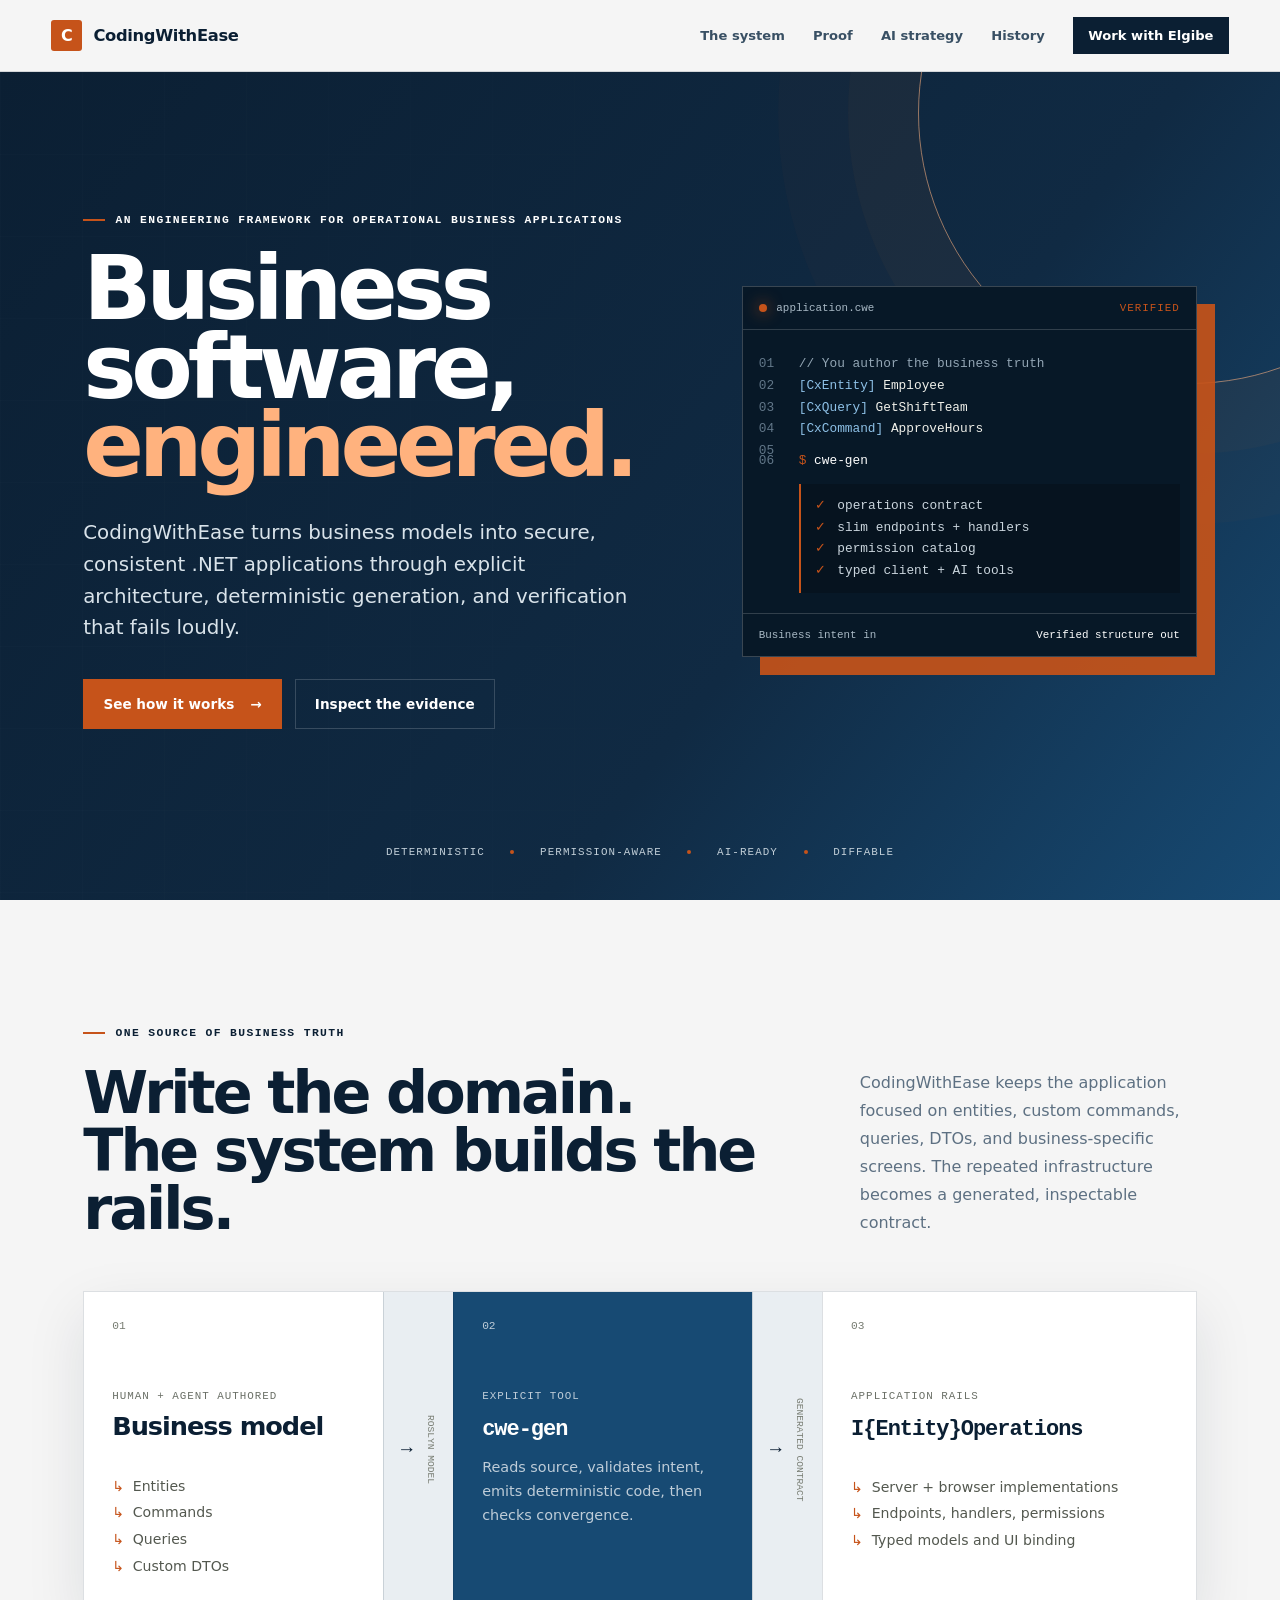
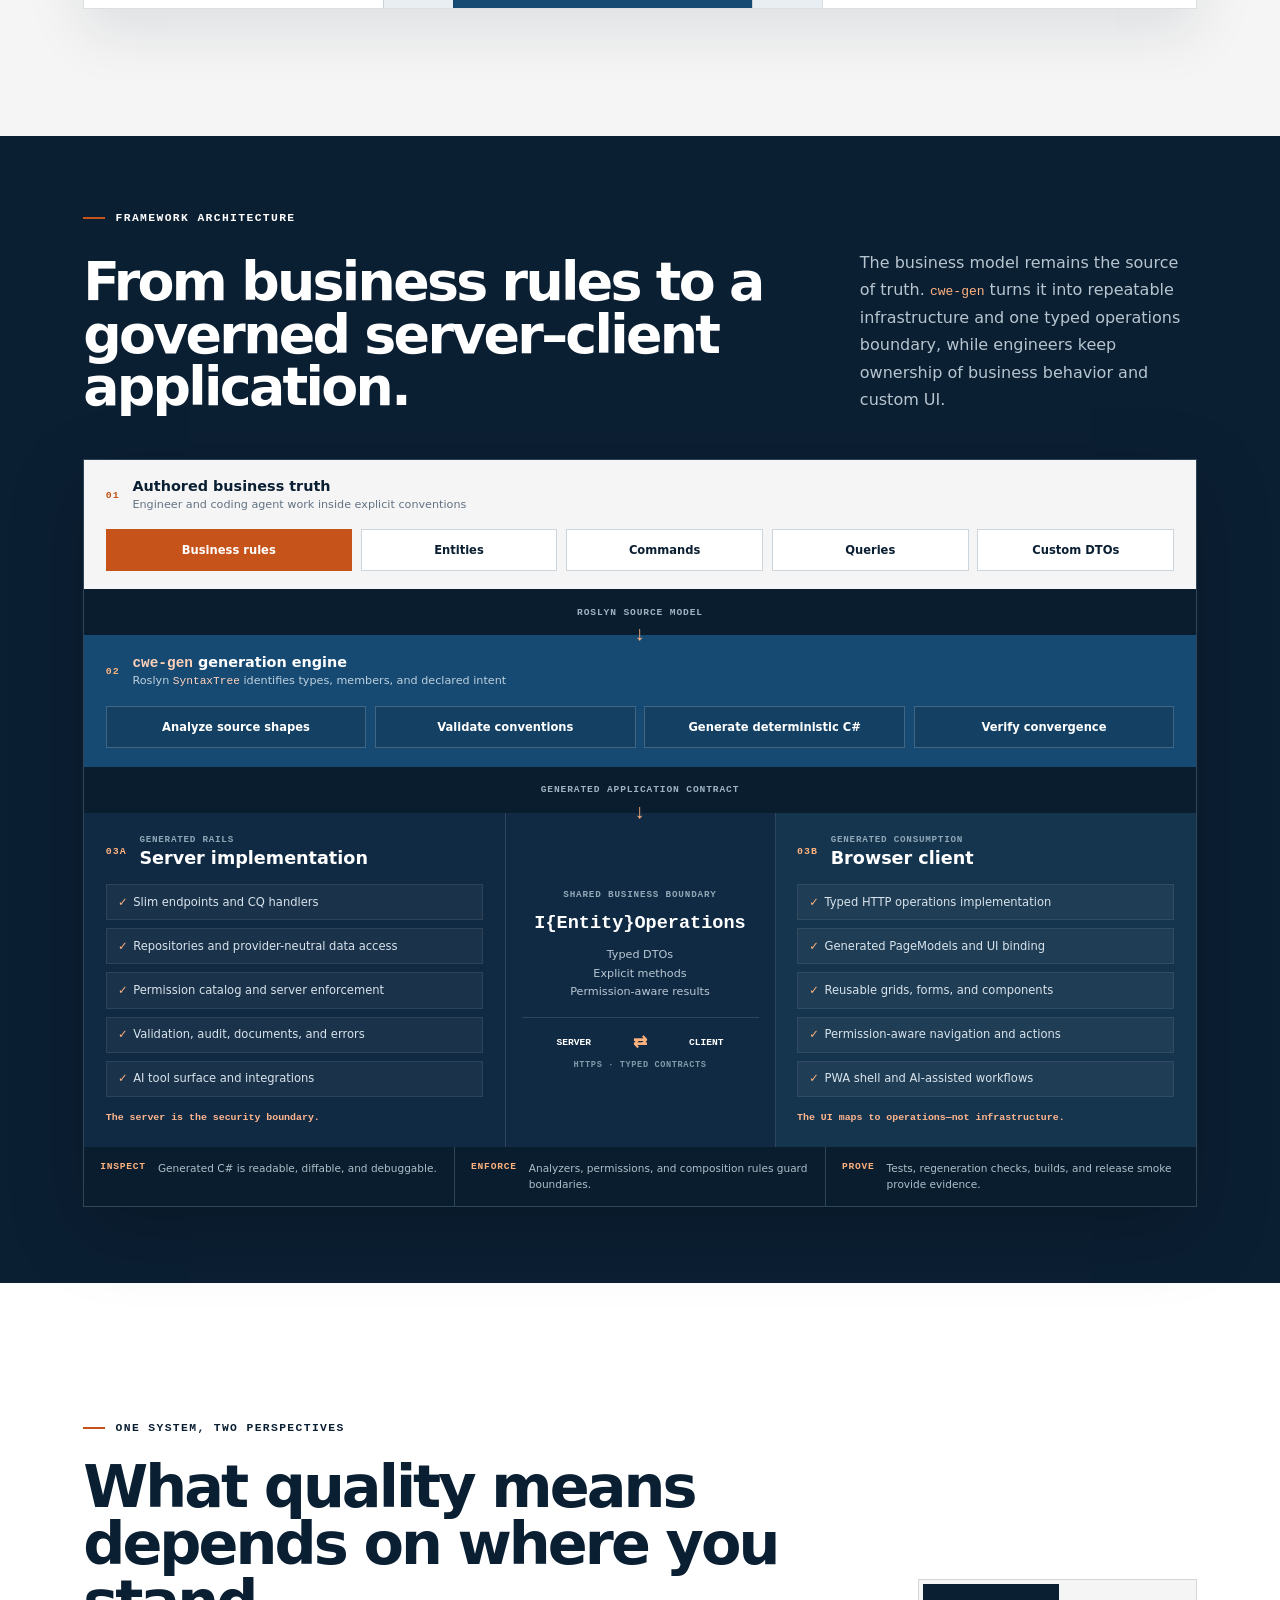
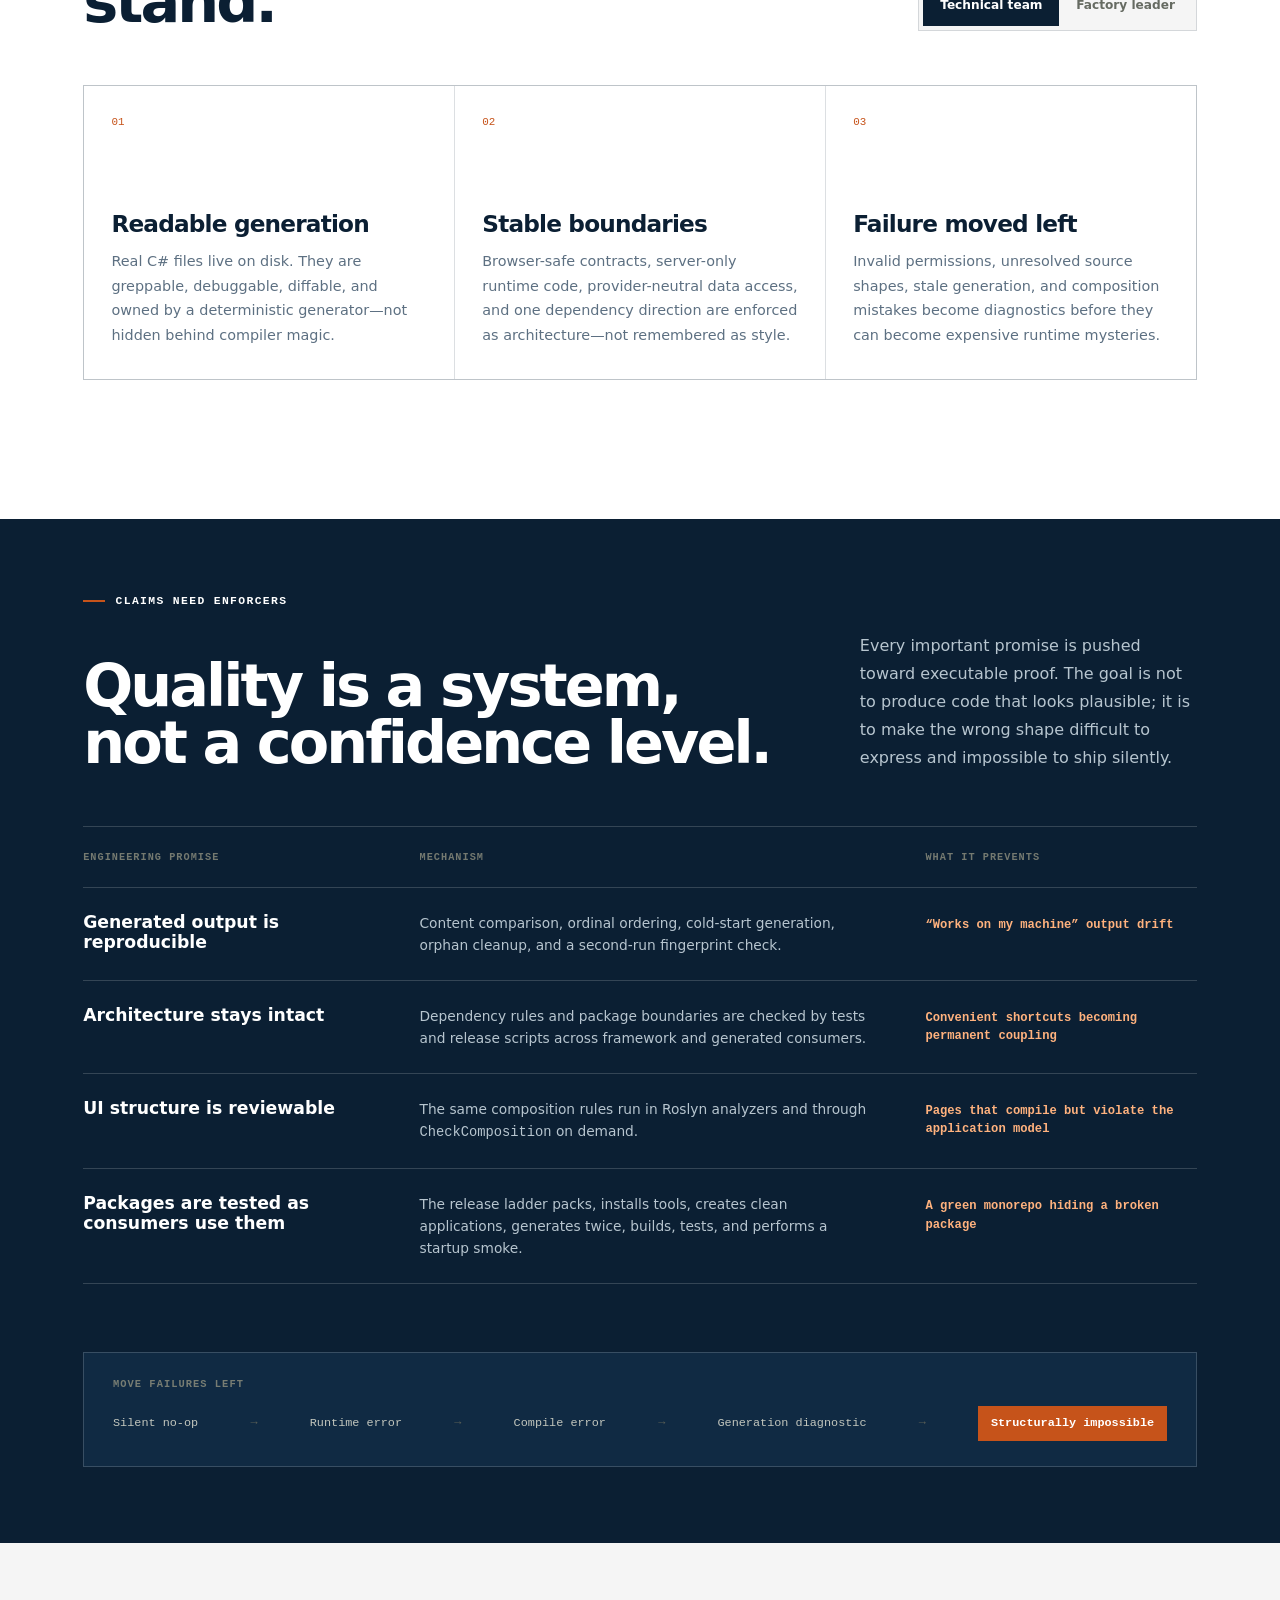
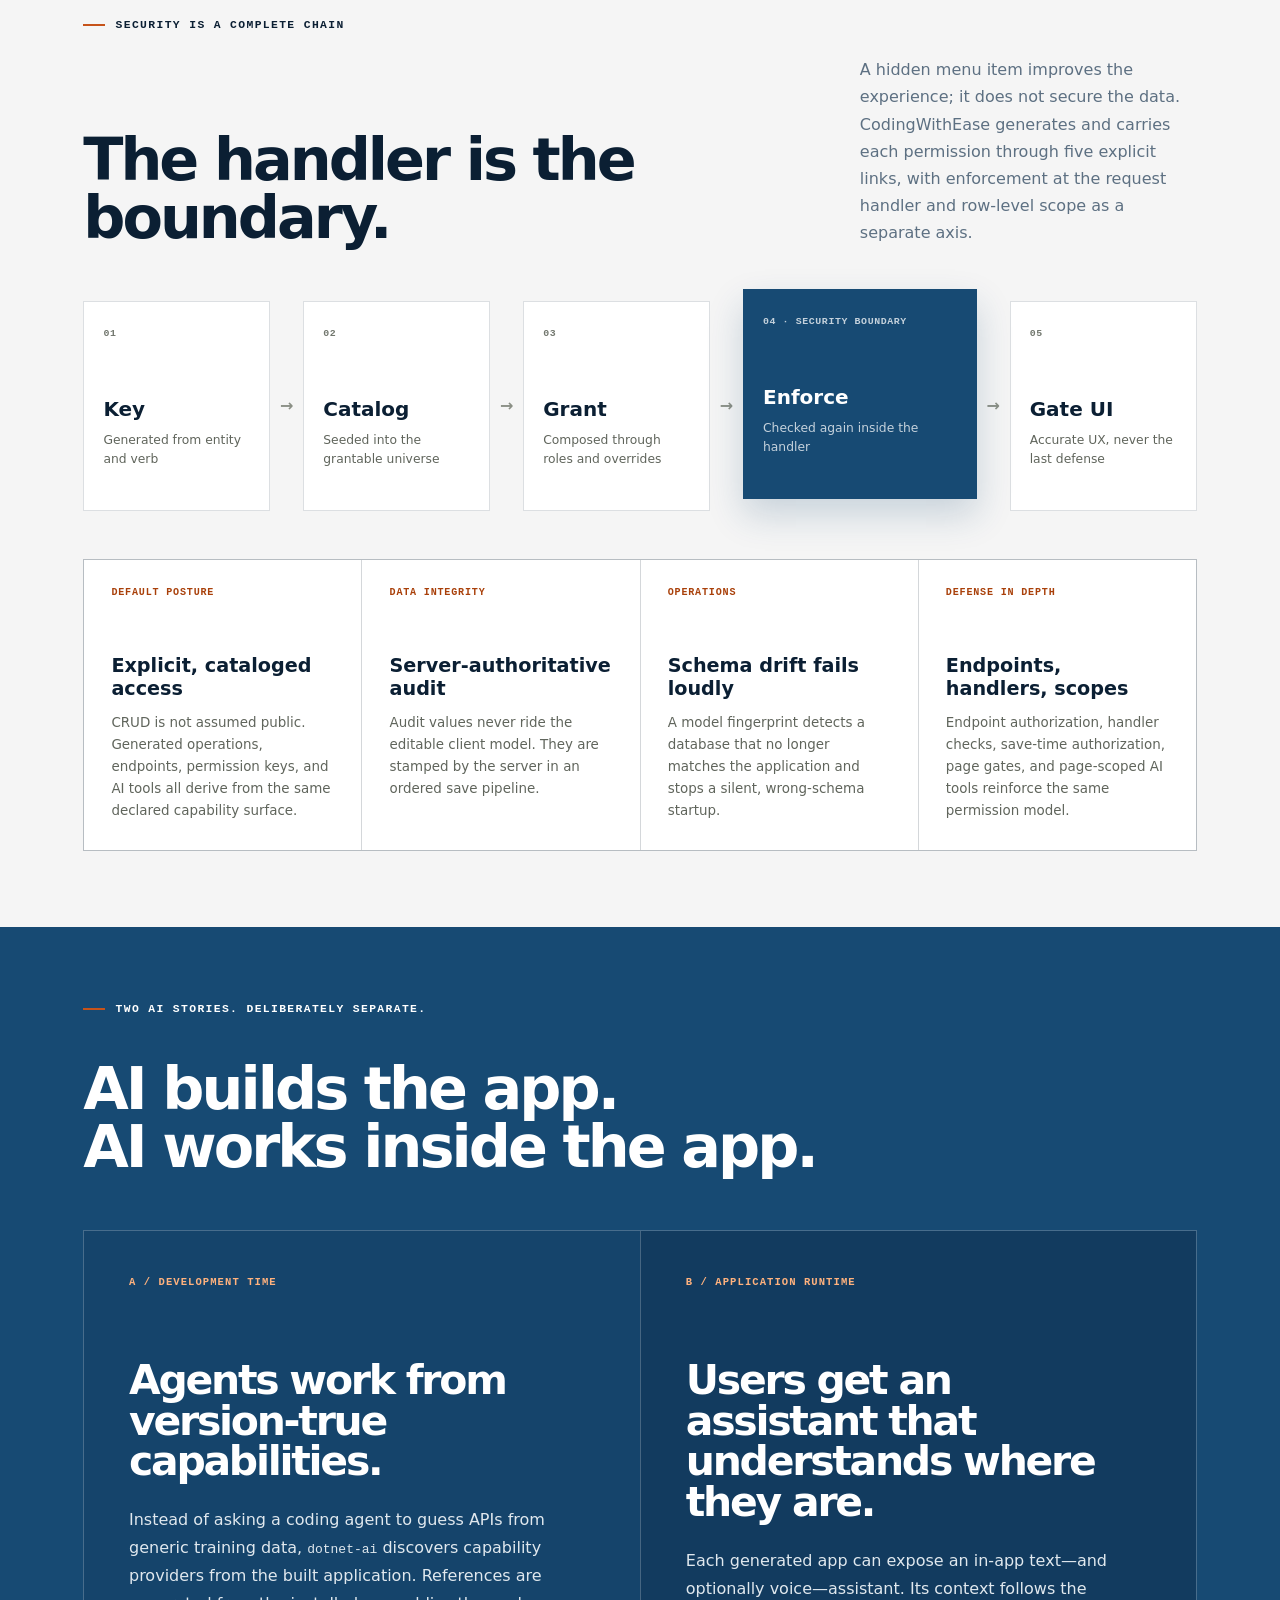
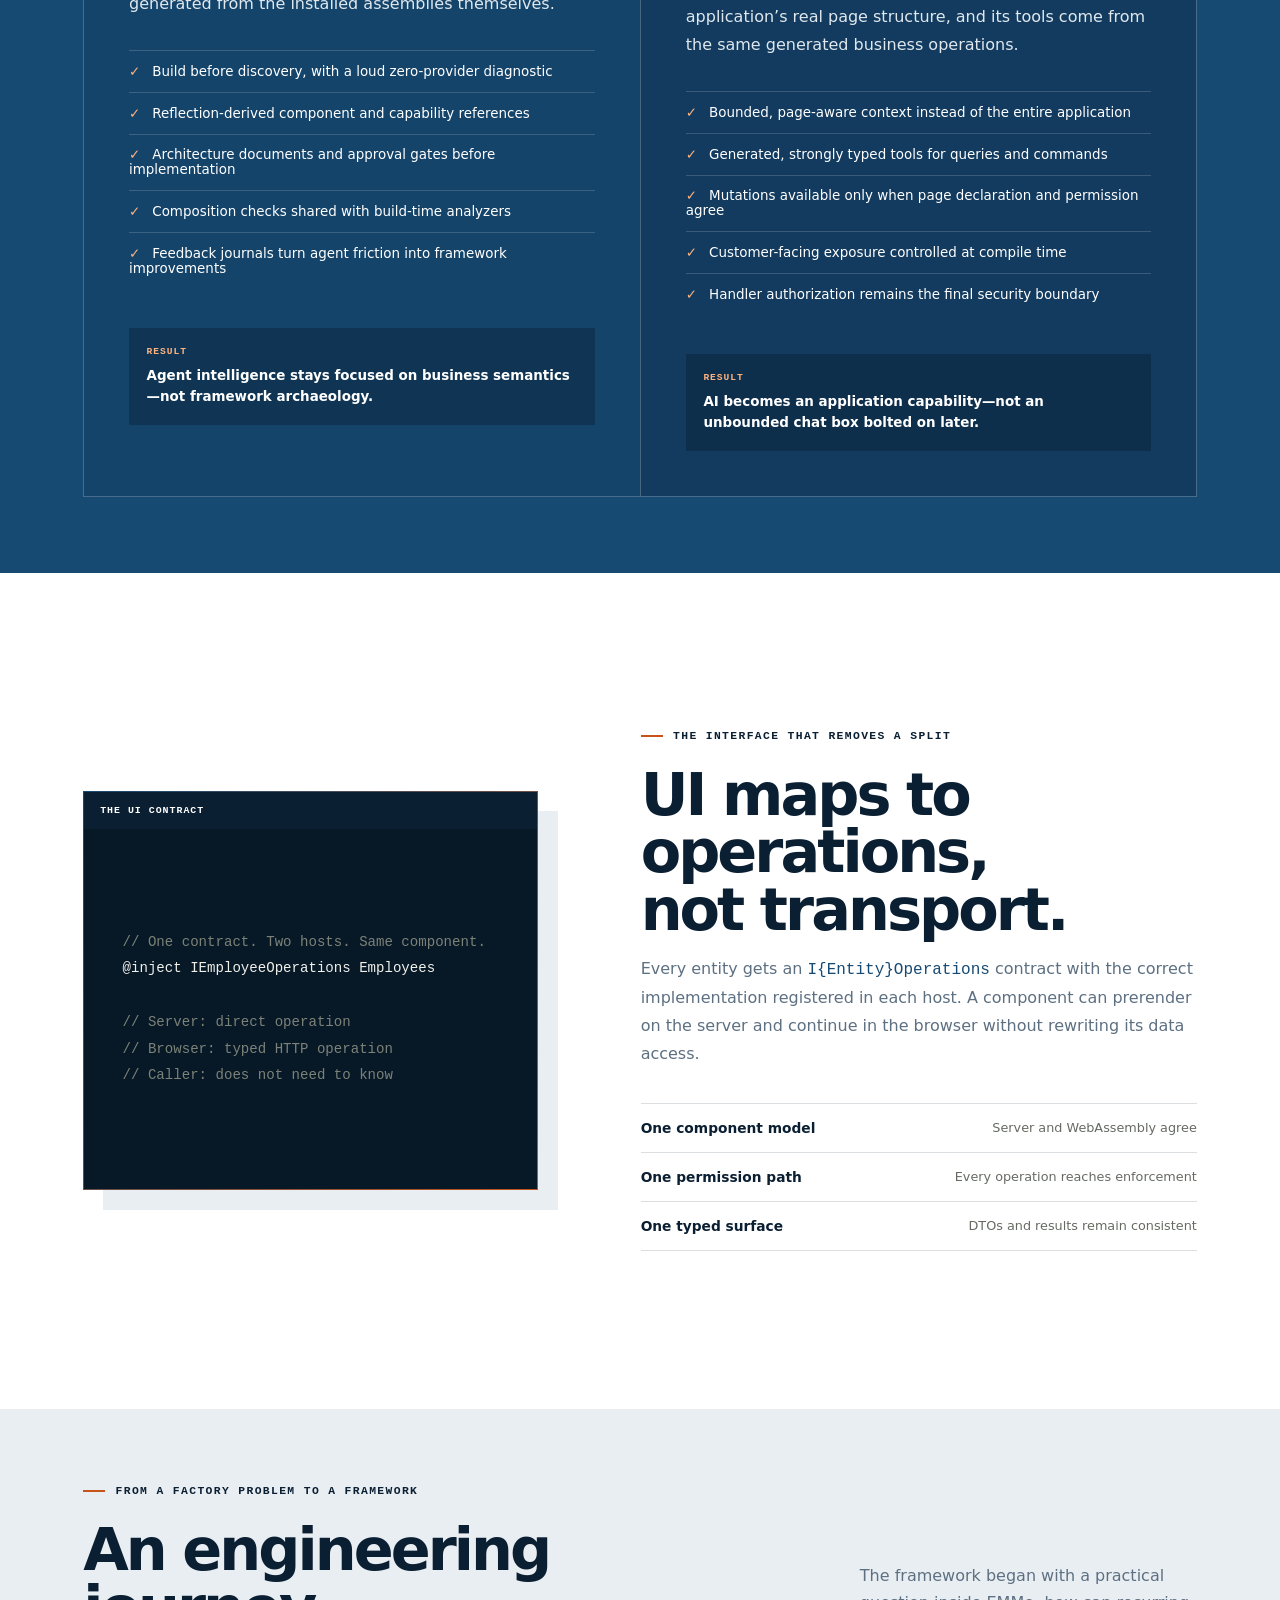
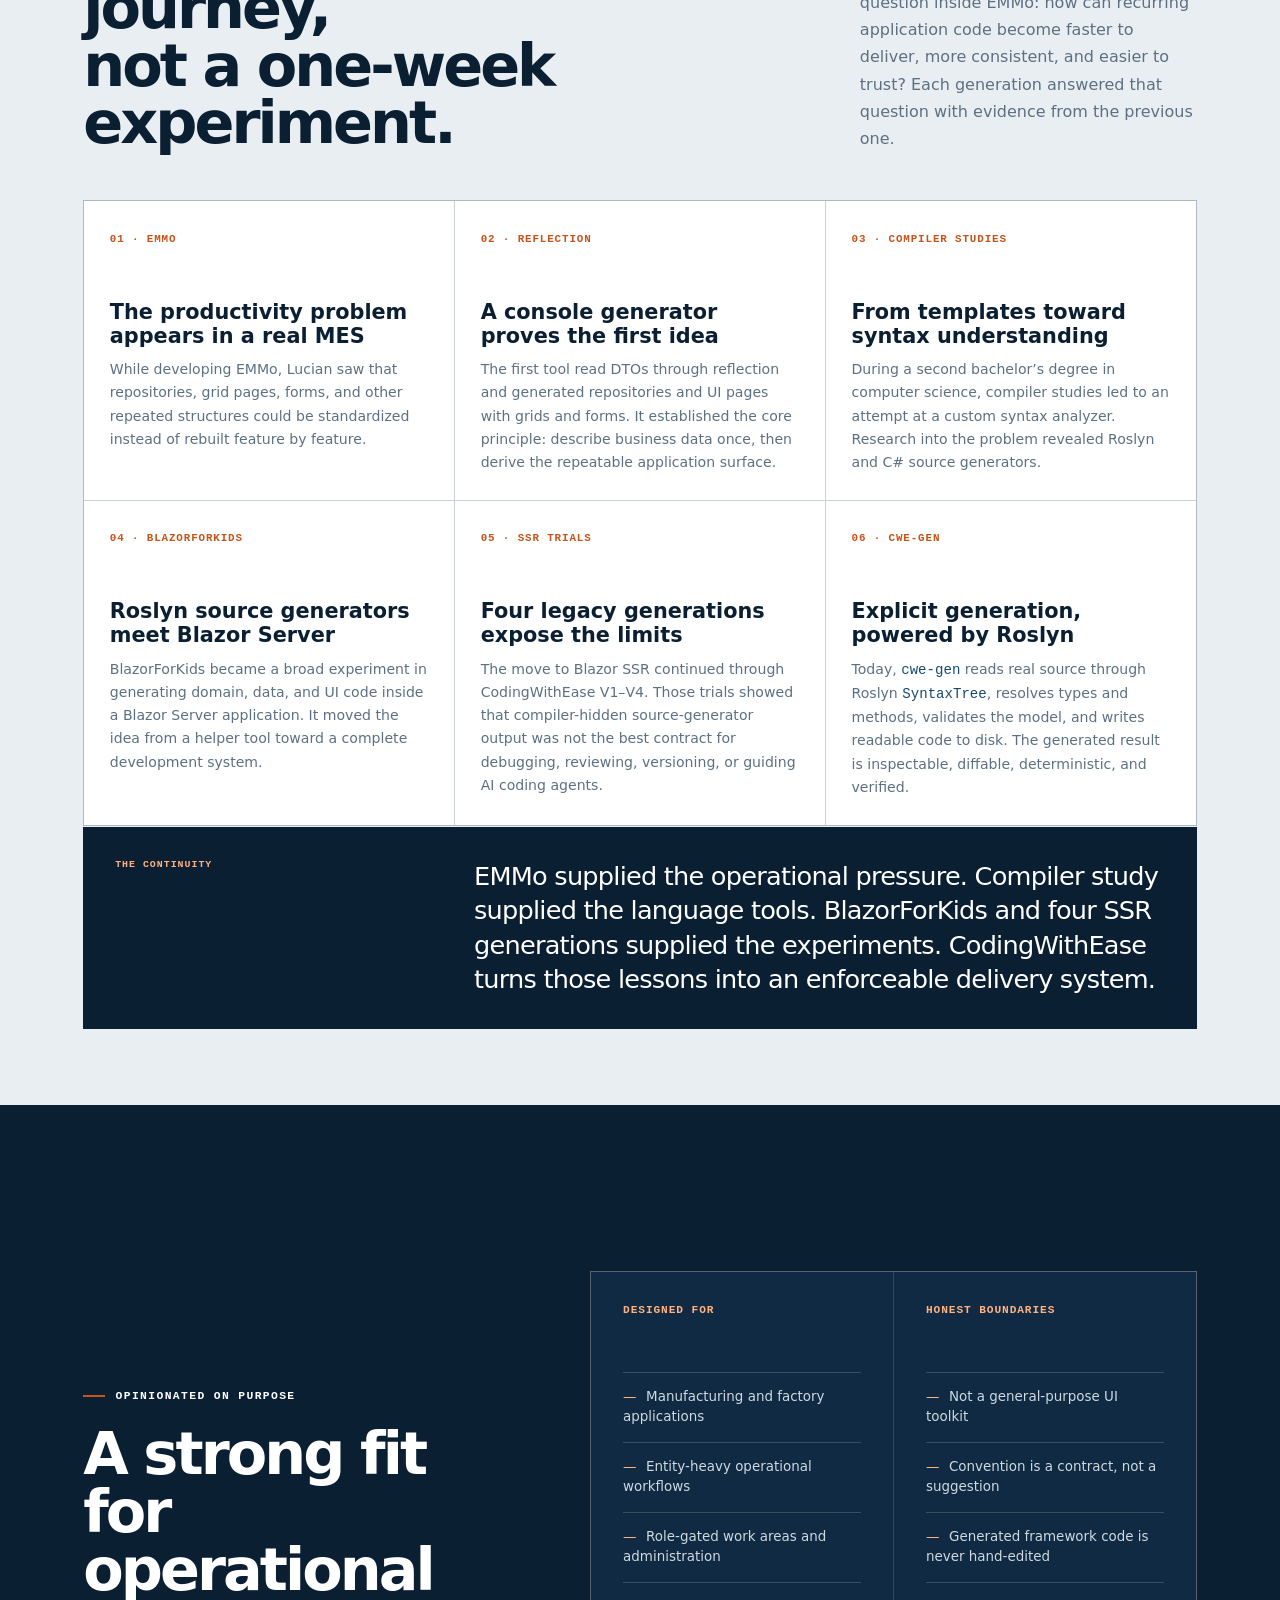
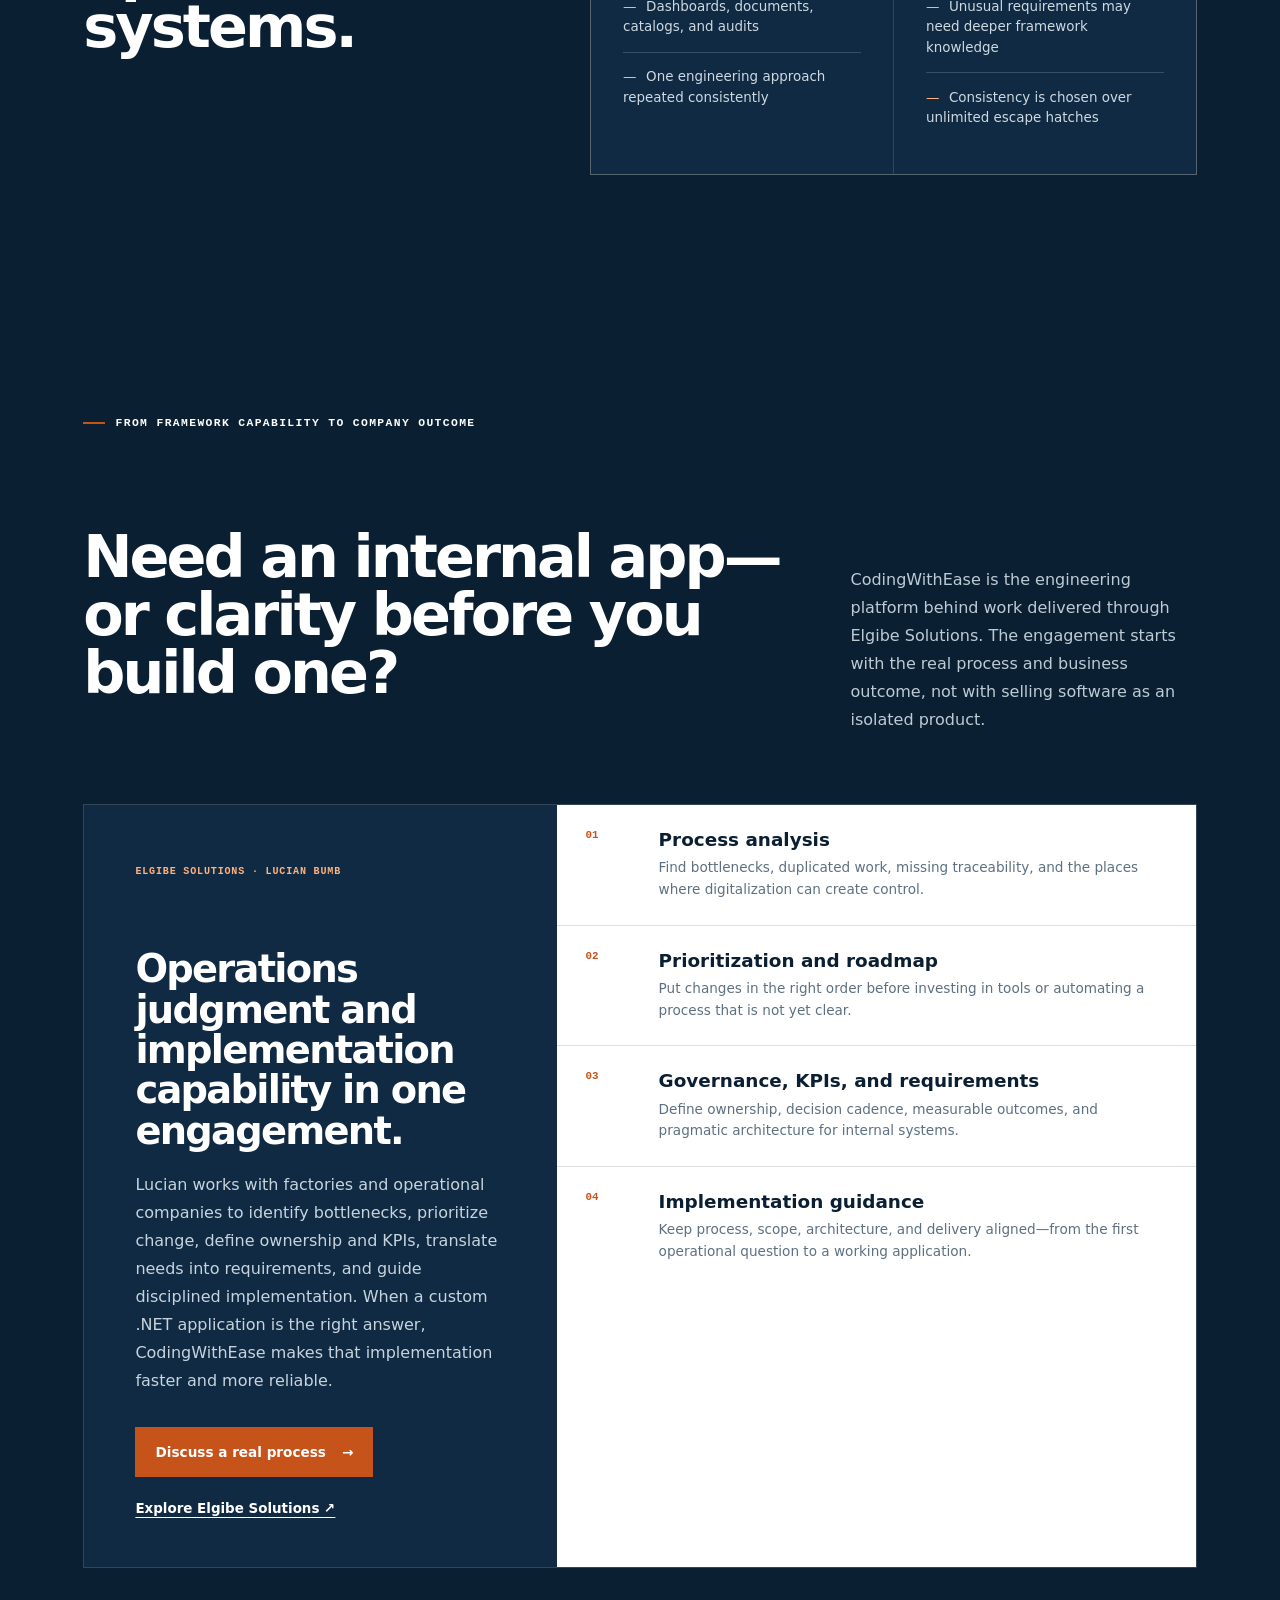
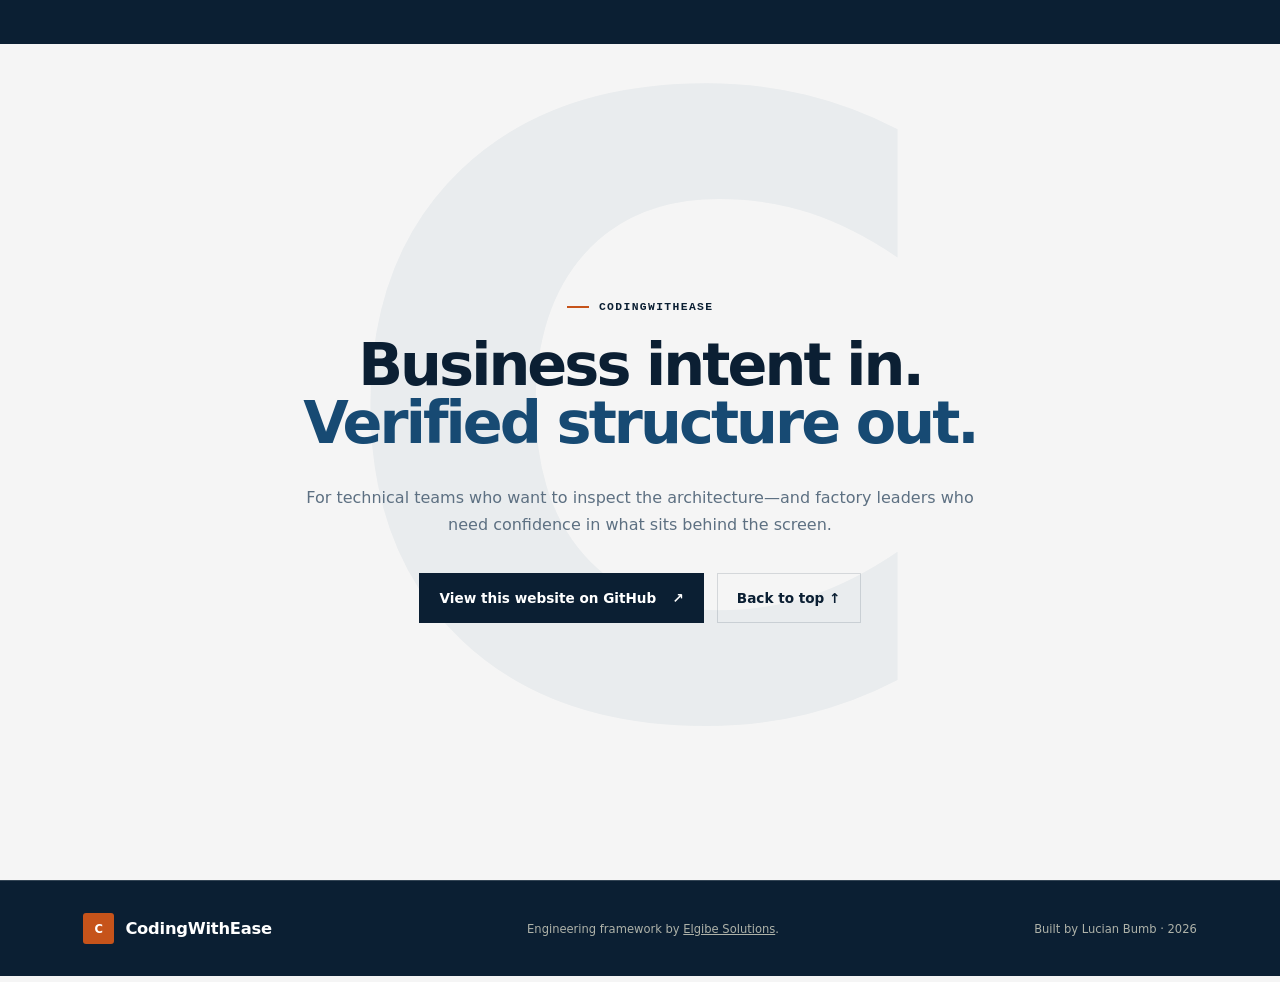
==== commit c3a08800: "Add framework architecture map" ====
--- a/index.html
+++ b/index.html
@@ -115,10 +115,84 @@
       </div>
     </section>
 
-    <section class="positioning">
-      <div class="positioning-label">Engineering position</div>
-      <blockquote>Acceleration needs discipline.<br><span>Intent → constraints → generation → evidence.</span></blockquote>
-      <p>AI accelerates the work. Engineering controls the outcome.</p>
+    <section class="architecture section" id="architecture" aria-labelledby="architecture-title">
+      <div class="architecture-heading">
+        <p class="eyebrow"><span></span> Framework architecture</p>
+        <h2 id="architecture-title">From business rules to a governed server–client application.</h2>
+        <p>The business model remains the source of truth. <code>cwe-gen</code> turns it into repeatable infrastructure and one typed operations boundary, while engineers keep ownership of business behavior and custom UI.</p>
+      </div>
+
+      <figure class="framework-map" aria-label="CodingWithEase architecture from authored business rules through cwe-gen to server infrastructure and browser UI">
+        <div class="intent-zone">
+          <div class="map-zone-heading">
+            <span>01</span>
+            <div><strong>Authored business truth</strong><small>Engineer and coding agent work inside explicit conventions</small></div>
+          </div>
+          <div class="intent-items">
+            <span class="intent-primary">Business rules</span>
+            <span>Entities</span>
+            <span>Commands</span>
+            <span>Queries</span>
+            <span>Custom DTOs</span>
+          </div>
+        </div>
+
+        <div class="map-arrow" aria-hidden="true"><span>Roslyn source model</span><b>↓</b></div>
+
+        <div class="generator-zone">
+          <div class="map-zone-heading">
+            <span>02</span>
+            <div><strong><code>cwe-gen</code> generation engine</strong><small>Roslyn <code>SyntaxTree</code> identifies types, members, and declared intent</small></div>
+          </div>
+          <div class="generator-actions">
+            <span>Analyze source shapes</span>
+            <span>Validate conventions</span>
+            <span>Generate deterministic C#</span>
+            <span>Verify convergence</span>
+          </div>
+        </div>
+
+        <div class="map-arrow" aria-hidden="true"><span>Generated application contract</span><b>↓</b></div>
+
+        <div class="runtime-zone">
+          <article class="runtime-lane server-lane">
+            <div class="lane-heading"><span>03A</span><div><small>Generated rails</small><h3>Server implementation</h3></div></div>
+            <ul>
+              <li>Slim endpoints and CQ handlers</li>
+              <li>Repositories and provider-neutral data access</li>
+              <li>Permission catalog and server enforcement</li>
+              <li>Validation, audit, documents, and errors</li>
+              <li>AI tool surface and integrations</li>
+            </ul>
+            <p class="lane-rule">The server is the security boundary.</p>
+          </article>
+
+          <div class="operations-bridge">
+            <span class="bridge-label">Shared business boundary</span>
+            <code>I{Entity}Operations</code>
+            <p>Typed DTOs<br>Explicit methods<br>Permission-aware results</p>
+            <div class="bridge-protocol"><span>Server</span><b>⇄</b><span>Client</span><small>HTTPS · typed contracts</small></div>
+          </div>
+
+          <article class="runtime-lane client-lane">
+            <div class="lane-heading"><span>03B</span><div><small>Generated consumption</small><h3>Browser client</h3></div></div>
+            <ul>
+              <li>Typed HTTP operations implementation</li>
+              <li>Generated PageModels and UI binding</li>
+              <li>Reusable grids, forms, and components</li>
+              <li>Permission-aware navigation and actions</li>
+              <li>PWA shell and AI-assisted workflows</li>
+            </ul>
+            <p class="lane-rule">The UI maps to operations—not infrastructure.</p>
+          </article>
+        </div>
+
+        <figcaption>
+          <div><strong>Inspect</strong><span>Generated C# is readable, diffable, and debuggable.</span></div>
+          <div><strong>Enforce</strong><span>Analyzers, permissions, and composition rules guard boundaries.</span></div>
+          <div><strong>Prove</strong><span>Tests, regeneration checks, builds, and release smoke provide evidence.</span></div>
+        </figcaption>
+      </figure>
     </section>
 
     <section class="audience section" aria-labelledby="audience-title">
--- a/assets/styles.css
+++ b/assets/styles.css
@@ -359,10 +359,35 @@
 .security-intro,
 .lineage-heading,
 .services-heading {
-  grid-template-columns: minmax(160px, .55fr) minmax(380px, 1.25fr) minmax(240px, .75fr);
+  grid-template-columns: minmax(0, 1.35fr) minmax(280px, .65fr);
+  column-gap: clamp(2.5rem, 6vw, 6rem);
+  row-gap: 1.4rem;
+  align-items: end;
   max-width: 1500px;
   margin-inline: auto;
   width: 100%;
+}
+.section-heading > .eyebrow,
+.security-intro > .eyebrow,
+.lineage-heading > .eyebrow,
+.services-heading > .eyebrow {
+  grid-column: 1 / -1;
+  margin-bottom: .15rem;
+}
+.section-heading > h2,
+.security-intro > h2,
+.lineage-heading > h2,
+.services-heading > h2 {
+  grid-column: 1;
+  max-width: 920px;
+}
+.section-heading > p:last-child,
+.security-intro > p:last-child,
+.lineage-heading > p:last-child,
+.services-heading > p:last-child {
+  grid-column: 2;
+  justify-self: end;
+  max-width: 440px;
 }
 .section-heading h2,
 .security h2,
@@ -397,14 +422,183 @@
 
 .positioning {
   display: grid;
-  grid-template-columns: minmax(150px, .35fr) minmax(480px, 1.35fr) minmax(230px, .55fr);
+  grid-template-columns: minmax(0, 1.4fr) minmax(280px, .6fr);
+  column-gap: clamp(2.5rem, 6vw, 6rem);
+  row-gap: 1.4rem;
   align-content: center;
   color: white;
   background: var(--blue);
 }
+.positioning-label { grid-column: 1 / -1; }
 .positioning blockquote { max-width: 980px; }
 .positioning blockquote span { color: var(--signal-light); }
-.positioning > p { color: #d8e3eb; }
+.positioning > p { justify-self: end; max-width: 440px; color: #d8e3eb; }
+
+.ai-title {
+  grid-template-columns: 1fr;
+  gap: 1.4rem;
+}
+.ai-title h2 { max-width: 1100px; }
+
+.architecture {
+  color: white;
+  background: var(--ink);
+}
+.architecture-heading {
+  display: grid;
+  grid-template-columns: minmax(0, 1.35fr) minmax(280px, .65fr);
+  column-gap: clamp(2.5rem, 6vw, 6rem);
+  row-gap: 1.4rem;
+  align-items: end;
+  width: 100%;
+  max-width: 1500px;
+  margin-inline: auto;
+}
+.architecture-heading > .eyebrow { grid-column: 1 / -1; margin-bottom: .15rem; }
+.architecture-heading h2 {
+  grid-column: 1;
+  max-width: 980px;
+  margin: 0;
+  font-size: clamp(2.55rem, 4.2vw, 4.8rem);
+  line-height: .98;
+  letter-spacing: -.05em;
+}
+.architecture-heading > p:last-child {
+  grid-column: 2;
+  justify-self: end;
+  max-width: 440px;
+  margin: 0;
+  color: #b7c5cf;
+  line-height: 1.72;
+}
+.architecture-heading code { color: var(--signal-light); }
+
+.framework-map {
+  width: 100%;
+  max-width: 1500px;
+  margin: clamp(2.5rem, 5vh, 4rem) auto 0;
+  border: 1px solid #2d465a;
+  background: #0d263b;
+  box-shadow: 0 24px 70px rgba(0,0,0,.22);
+}
+.intent-zone,
+.generator-zone { padding: 1.15rem 1.35rem; }
+.intent-zone { background: #f5f5f5; color: var(--ink); }
+.generator-zone { background: var(--blue); }
+.map-zone-heading,
+.lane-heading { display: flex; align-items: center; gap: .8rem; }
+.map-zone-heading > span,
+.lane-heading > span {
+  flex: 0 0 auto;
+  color: var(--signal-light);
+  font: 800 .62rem var(--mono);
+  letter-spacing: .1em;
+}
+.intent-zone .map-zone-heading > span { color: var(--signal); }
+.map-zone-heading strong,
+.map-zone-heading small { display: block; }
+.map-zone-heading strong { font-size: .9rem; }
+.map-zone-heading small { margin-top: .18rem; color: #bed0dd; font: .7rem/1.4 var(--sans); }
+.intent-zone .map-zone-heading small { color: #627282; }
+.generator-zone code { color: #ffd1b9; }
+.intent-items,
+.generator-actions { display: grid; gap: .55rem; margin-top: 1rem; }
+.intent-items { grid-template-columns: 1.25fr repeat(4, 1fr); }
+.generator-actions { grid-template-columns: repeat(4, 1fr); }
+.intent-items span,
+.generator-actions span {
+  display: flex;
+  min-height: 42px;
+  align-items: center;
+  justify-content: center;
+  padding: .55rem .7rem;
+  border: 1px solid #ccd5dc;
+  background: white;
+  font: 750 .72rem var(--sans);
+  text-align: center;
+}
+.intent-items .intent-primary { color: white; background: var(--signal); border-color: var(--signal); }
+.generator-actions span { color: white; background: rgba(5,20,32,.18); border-color: rgba(255,255,255,.2); }
+.map-arrow {
+  position: relative;
+  display: grid;
+  min-height: 46px;
+  place-items: center;
+  color: #9eb3c1;
+  background: #091d2e;
+  font: 700 .6rem var(--mono);
+  letter-spacing: .09em;
+  text-transform: uppercase;
+}
+.map-arrow b { position: absolute; bottom: -11px; z-index: 2; color: var(--signal-light); font-size: 1.25rem; }
+
+.runtime-zone {
+  display: grid;
+  grid-template-columns: minmax(0, 1fr) minmax(230px, .64fr) minmax(0, 1fr);
+  gap: 1px;
+  background: #2d465a;
+}
+.runtime-lane,
+.operations-bridge { background: #102a43; }
+.runtime-lane { padding: 1.35rem; }
+.client-lane { background: #15344d; }
+.lane-heading small,
+.lane-heading h3 { display: block; margin: 0; }
+.lane-heading small { color: #8fa7b7; font: 700 .58rem var(--mono); letter-spacing: .08em; text-transform: uppercase; }
+.lane-heading h3 { margin-top: .2rem; font-size: 1.1rem; }
+.runtime-lane ul { display: grid; gap: .5rem; margin: 1rem 0 0; padding: 0; list-style: none; }
+.runtime-lane li {
+  position: relative;
+  padding: .58rem .7rem .58rem 1.65rem;
+  color: #d8e3eb;
+  background: rgba(255,255,255,.045);
+  border: 1px solid rgba(255,255,255,.08);
+  font-size: .72rem;
+  line-height: 1.35;
+}
+.runtime-lane li::before { content: "✓"; position: absolute; left: .7rem; color: var(--signal-light); font-weight: 900; }
+.lane-rule { margin: .9rem 0 0; color: #ffb58e; font: 700 .62rem/1.45 var(--mono); }
+
+.operations-bridge {
+  display: grid;
+  align-content: center;
+  justify-items: center;
+  padding: 1.35rem 1rem;
+  text-align: center;
+}
+.bridge-label { color: #92a8b7; font: 800 .58rem var(--mono); letter-spacing: .09em; text-transform: uppercase; }
+.operations-bridge > code {
+  display: block;
+  margin-top: .8rem;
+  color: white;
+  font: 800 clamp(.92rem, 1.45vw, 1.3rem) var(--mono);
+}
+.operations-bridge > p { margin: .75rem 0 0; color: #b8c8d3; font-size: .7rem; line-height: 1.65; }
+.bridge-protocol {
+  display: grid;
+  grid-template-columns: 1fr auto 1fr;
+  align-items: center;
+  gap: .45rem;
+  width: 100%;
+  margin-top: 1rem;
+  padding-top: .85rem;
+  border-top: 1px solid #2d465a;
+  color: white;
+  font: 800 .6rem var(--mono);
+  text-transform: uppercase;
+}
+.bridge-protocol b { color: var(--signal-light); font-size: 1.05rem; }
+.bridge-protocol small { grid-column: 1 / -1; color: #8299a9; font: 600 .54rem var(--mono); letter-spacing: .07em; }
+
+.framework-map figcaption {
+  display: grid;
+  grid-template-columns: repeat(3, 1fr);
+  gap: 1px;
+  background: #2d465a;
+}
+.framework-map figcaption div { display: grid; grid-template-columns: auto 1fr; gap: .75rem; padding: .9rem 1rem; background: #091d2e; }
+.framework-map figcaption strong { color: var(--signal-light); font: 800 .6rem var(--mono); letter-spacing: .08em; text-transform: uppercase; }
+.framework-map figcaption span { color: #aebfca; font-size: .66rem; line-height: 1.45; }
 
 .audience { background: var(--surface); }
 .audience-header,
@@ -533,9 +727,34 @@
   .lineage-heading,
   .services-heading,
   .positioning { grid-template-columns: 1fr; }
+  .section-heading > h2,
+  .security-intro > h2,
+  .lineage-heading > h2,
+  .services-heading > h2,
+  .section-heading > p:last-child,
+  .security-intro > p:last-child,
+  .lineage-heading > p:last-child,
+  .services-heading > p:last-child,
+  .positioning-label,
+  .positioning blockquote,
+  .positioning > p {
+    grid-column: 1;
+    justify-self: start;
+  }
+  .section-heading > p:last-child,
+  .security-intro > p:last-child,
+  .lineage-heading > p:last-child,
+  .services-heading > p:last-child,
+  .positioning > p { max-width: 680px; }
   .timeline { grid-template-columns: 1fr 1fr; }
   .services-body { grid-template-columns: 1fr; }
   .services-profile h3 { margin-top: 3.5rem; }
+  .architecture-heading { grid-template-columns: 1fr; }
+  .architecture-heading h2,
+  .architecture-heading > p:last-child { grid-column: 1; justify-self: start; }
+  .architecture-heading > p:last-child { max-width: 680px; }
+  .runtime-zone { grid-template-columns: 1fr; }
+  .operations-bridge { min-height: 240px; }
 }
 
 @media (max-width: 720px) {
@@ -552,4 +771,9 @@
   .services-list article { grid-template-columns: 38px 1fr; padding-inline: 1.2rem; }
   .services-actions { align-items: stretch; flex-direction: column; }
   .services-actions .button { width: 100%; }
-}+  .intent-items,
+  .generator-actions,
+  .framework-map figcaption { grid-template-columns: 1fr 1fr; }
+  .intent-items .intent-primary,
+  .framework-map figcaption div:last-child { grid-column: 1 / -1; }
+}
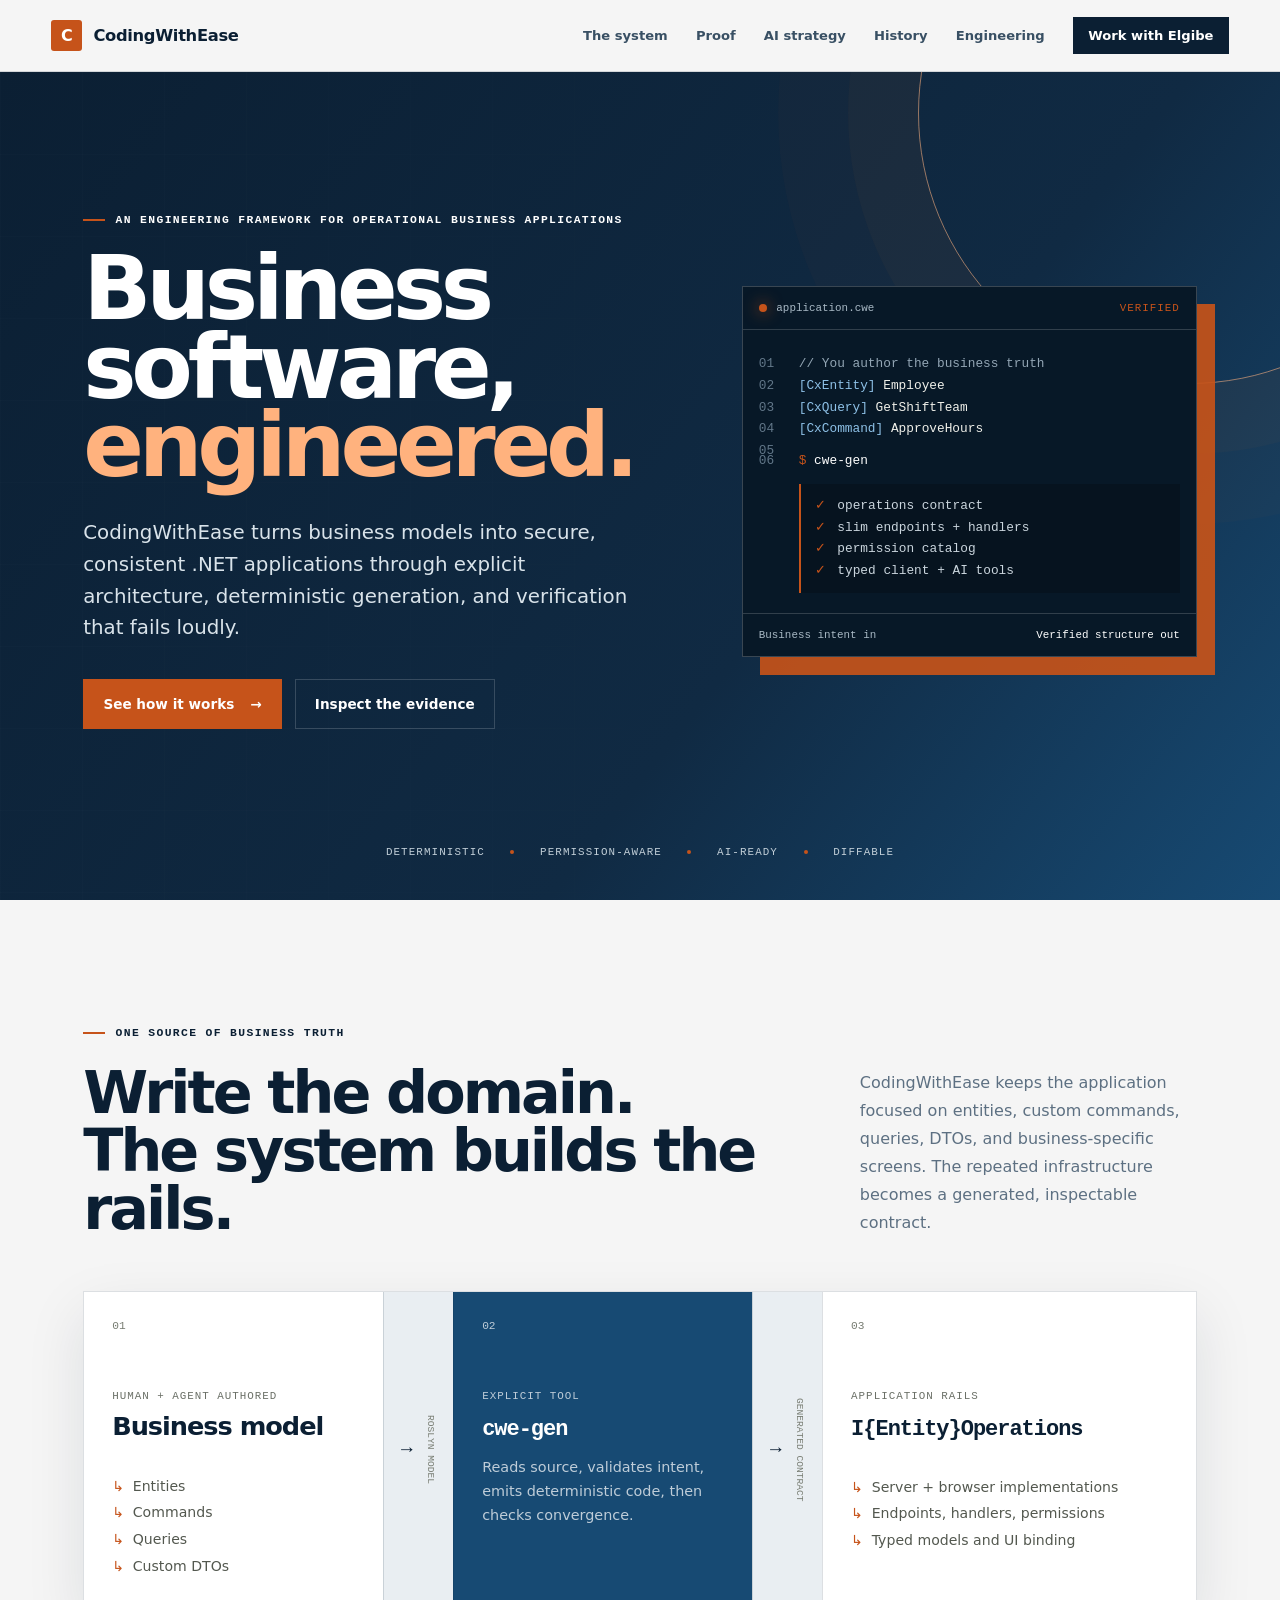
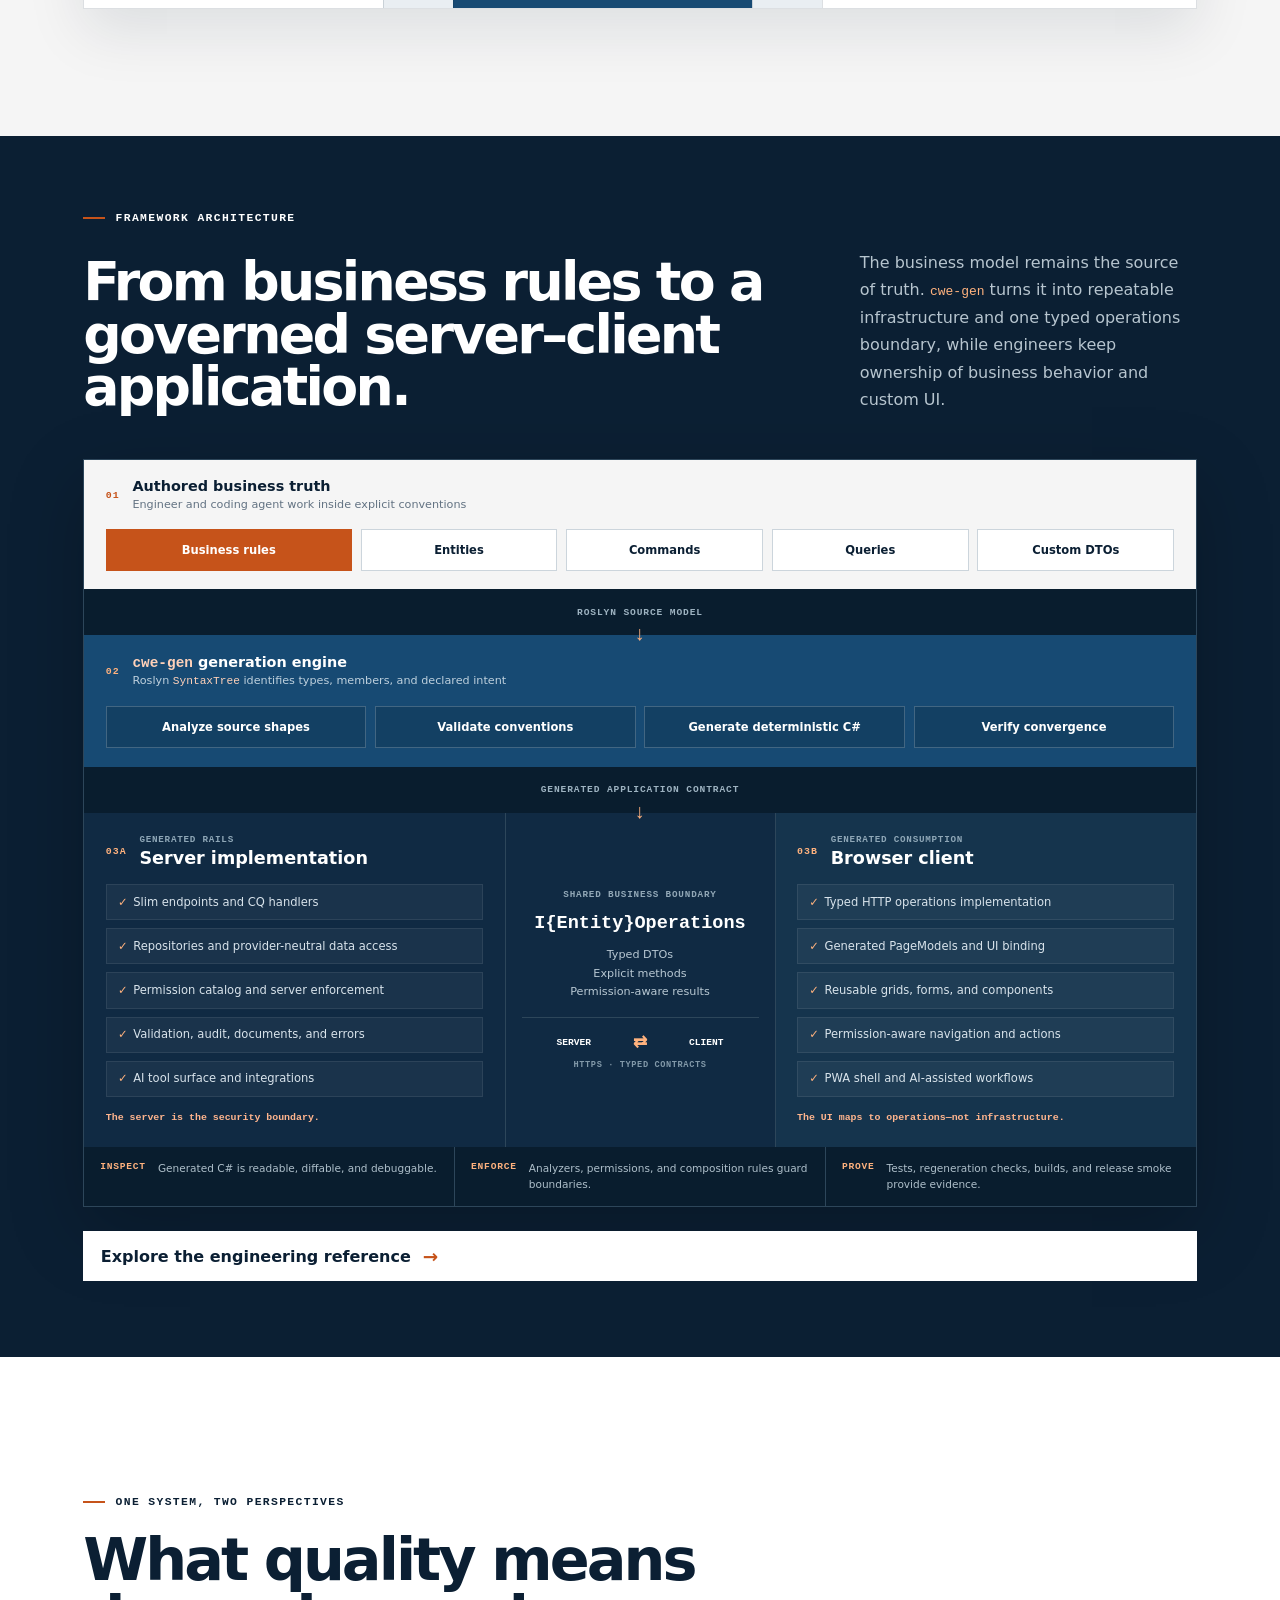
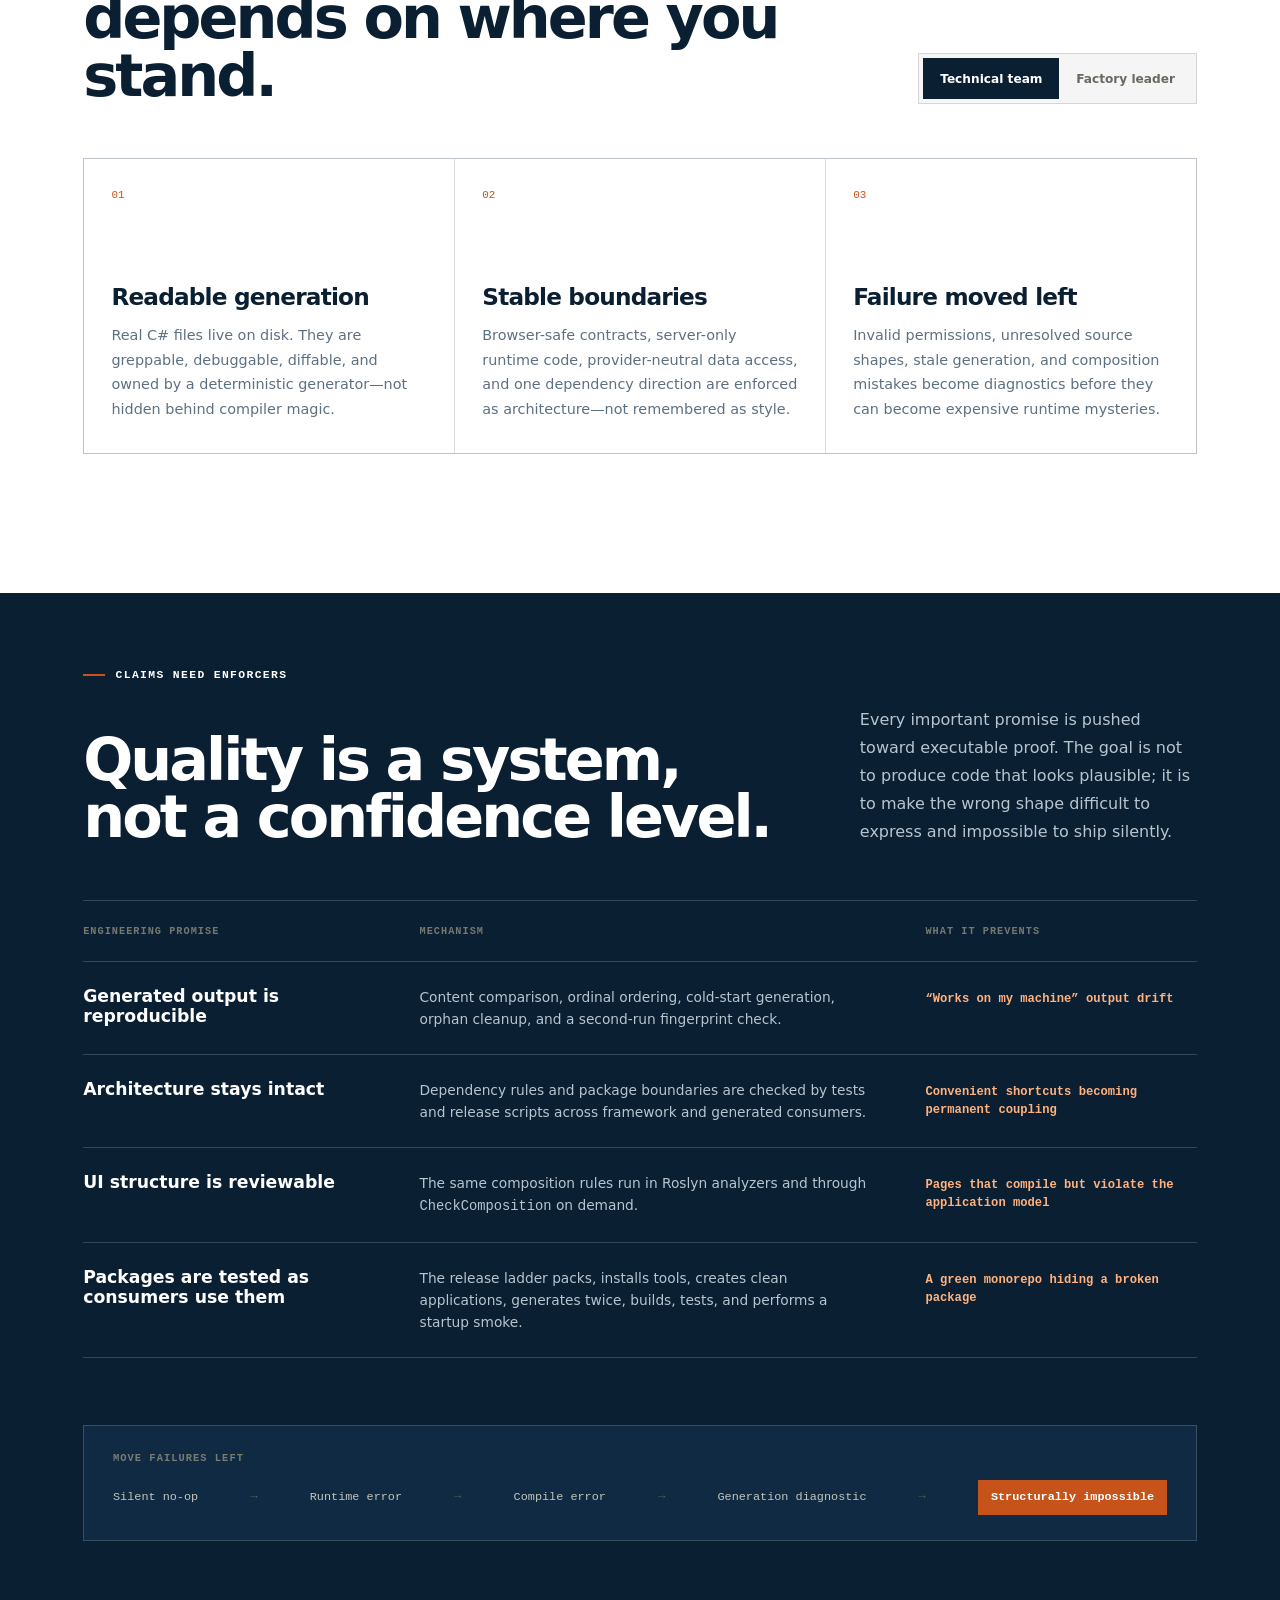
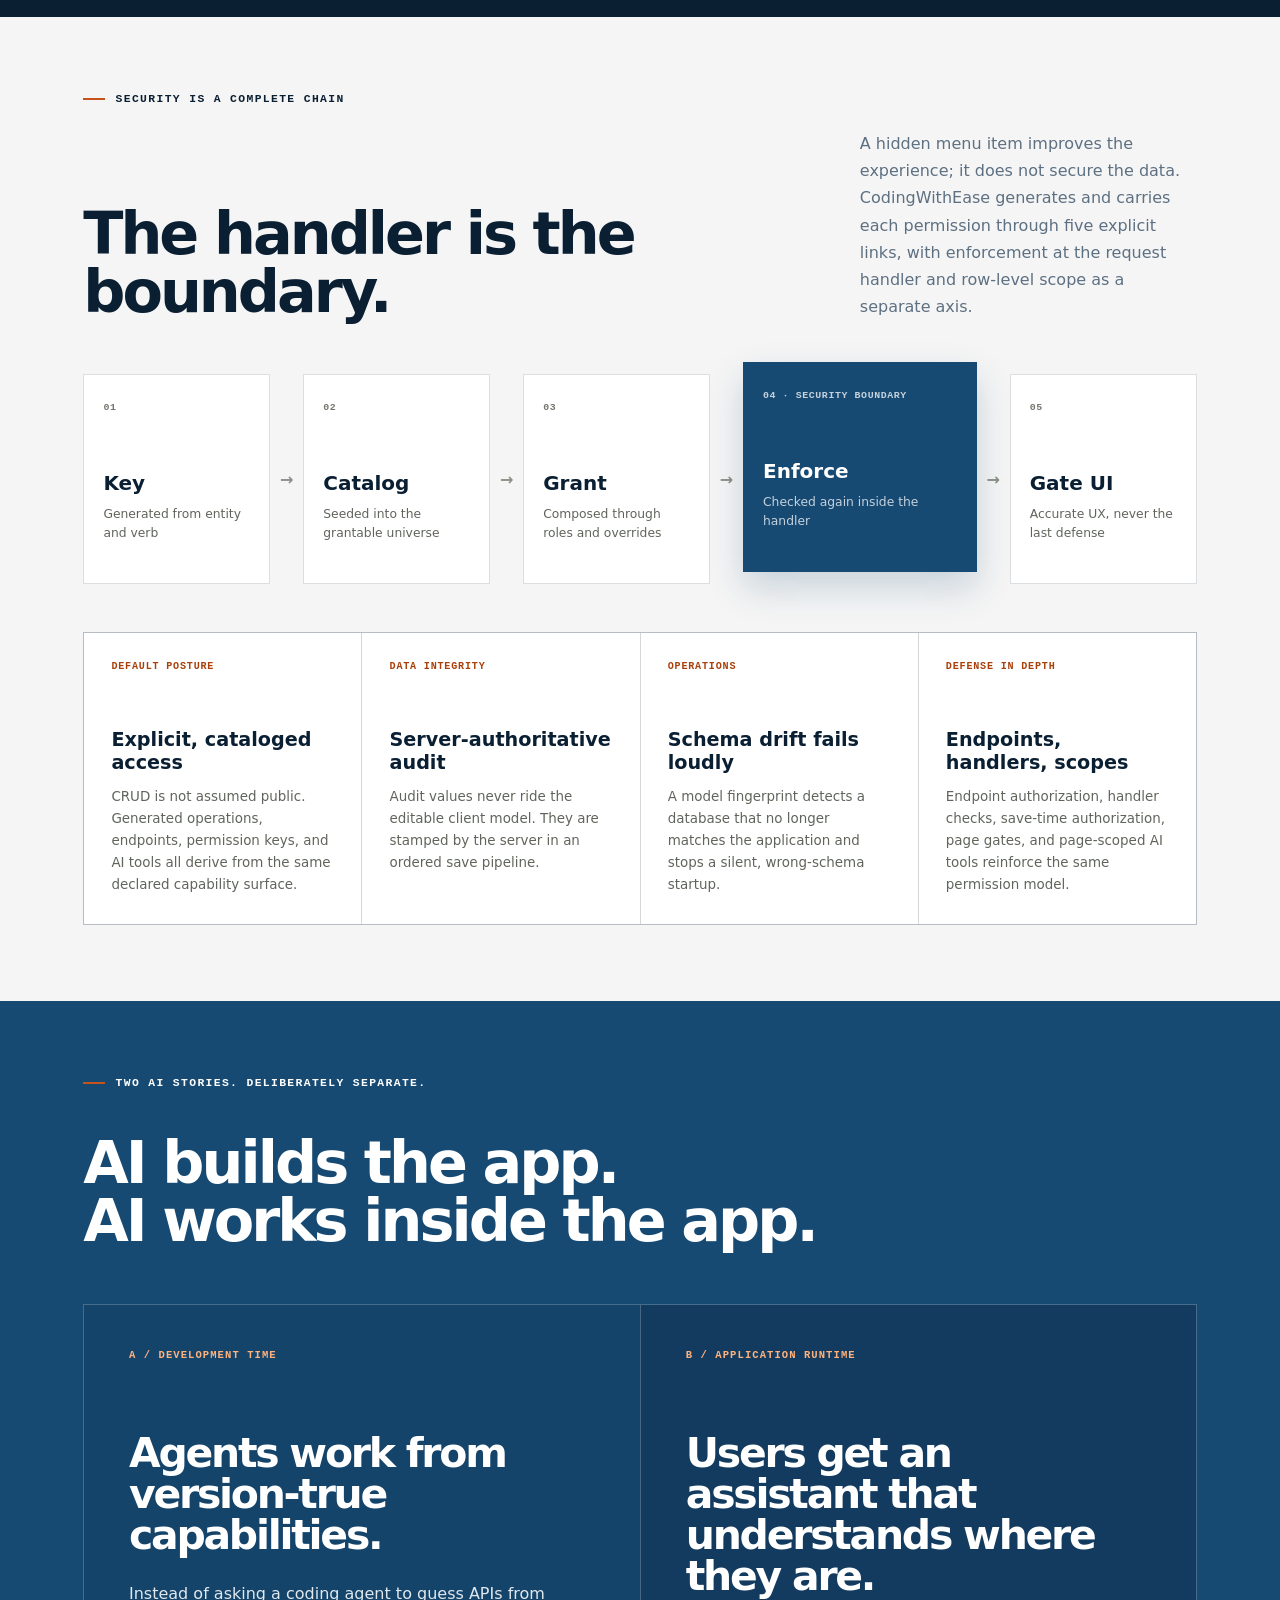
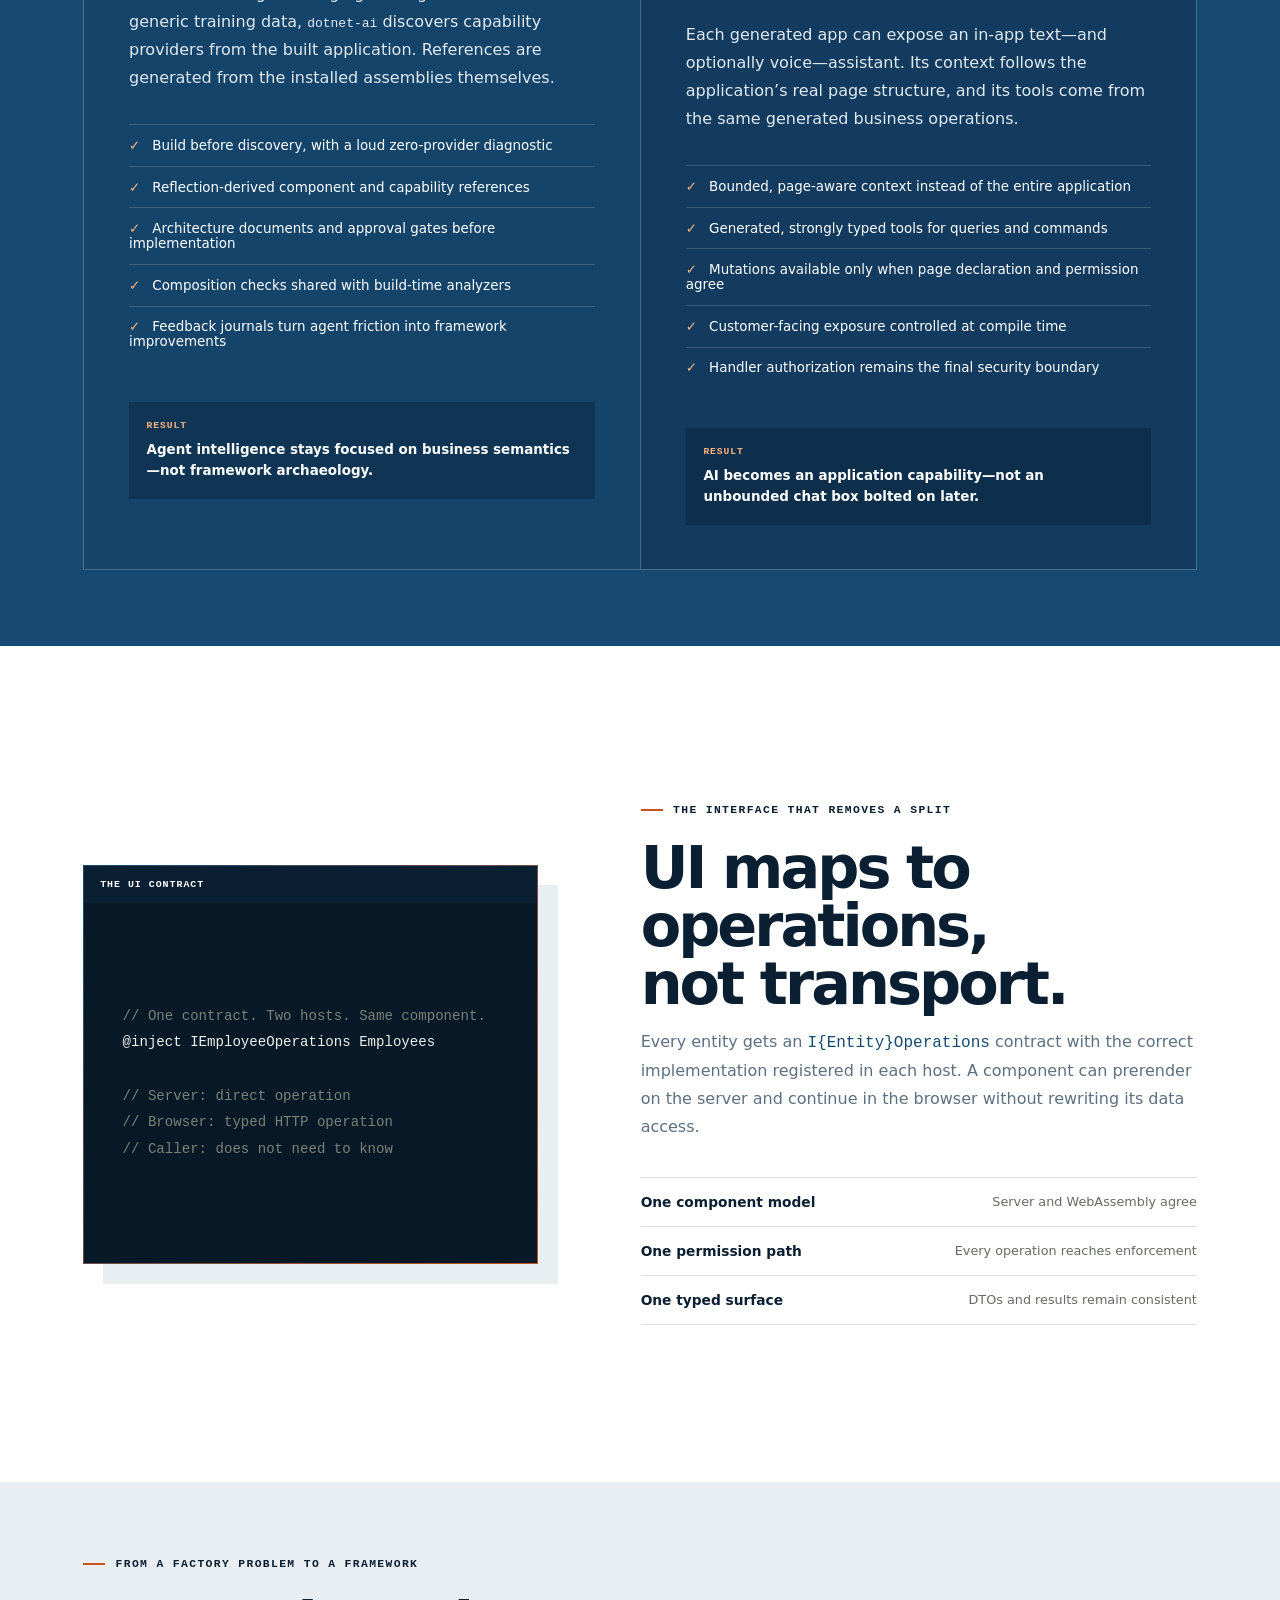
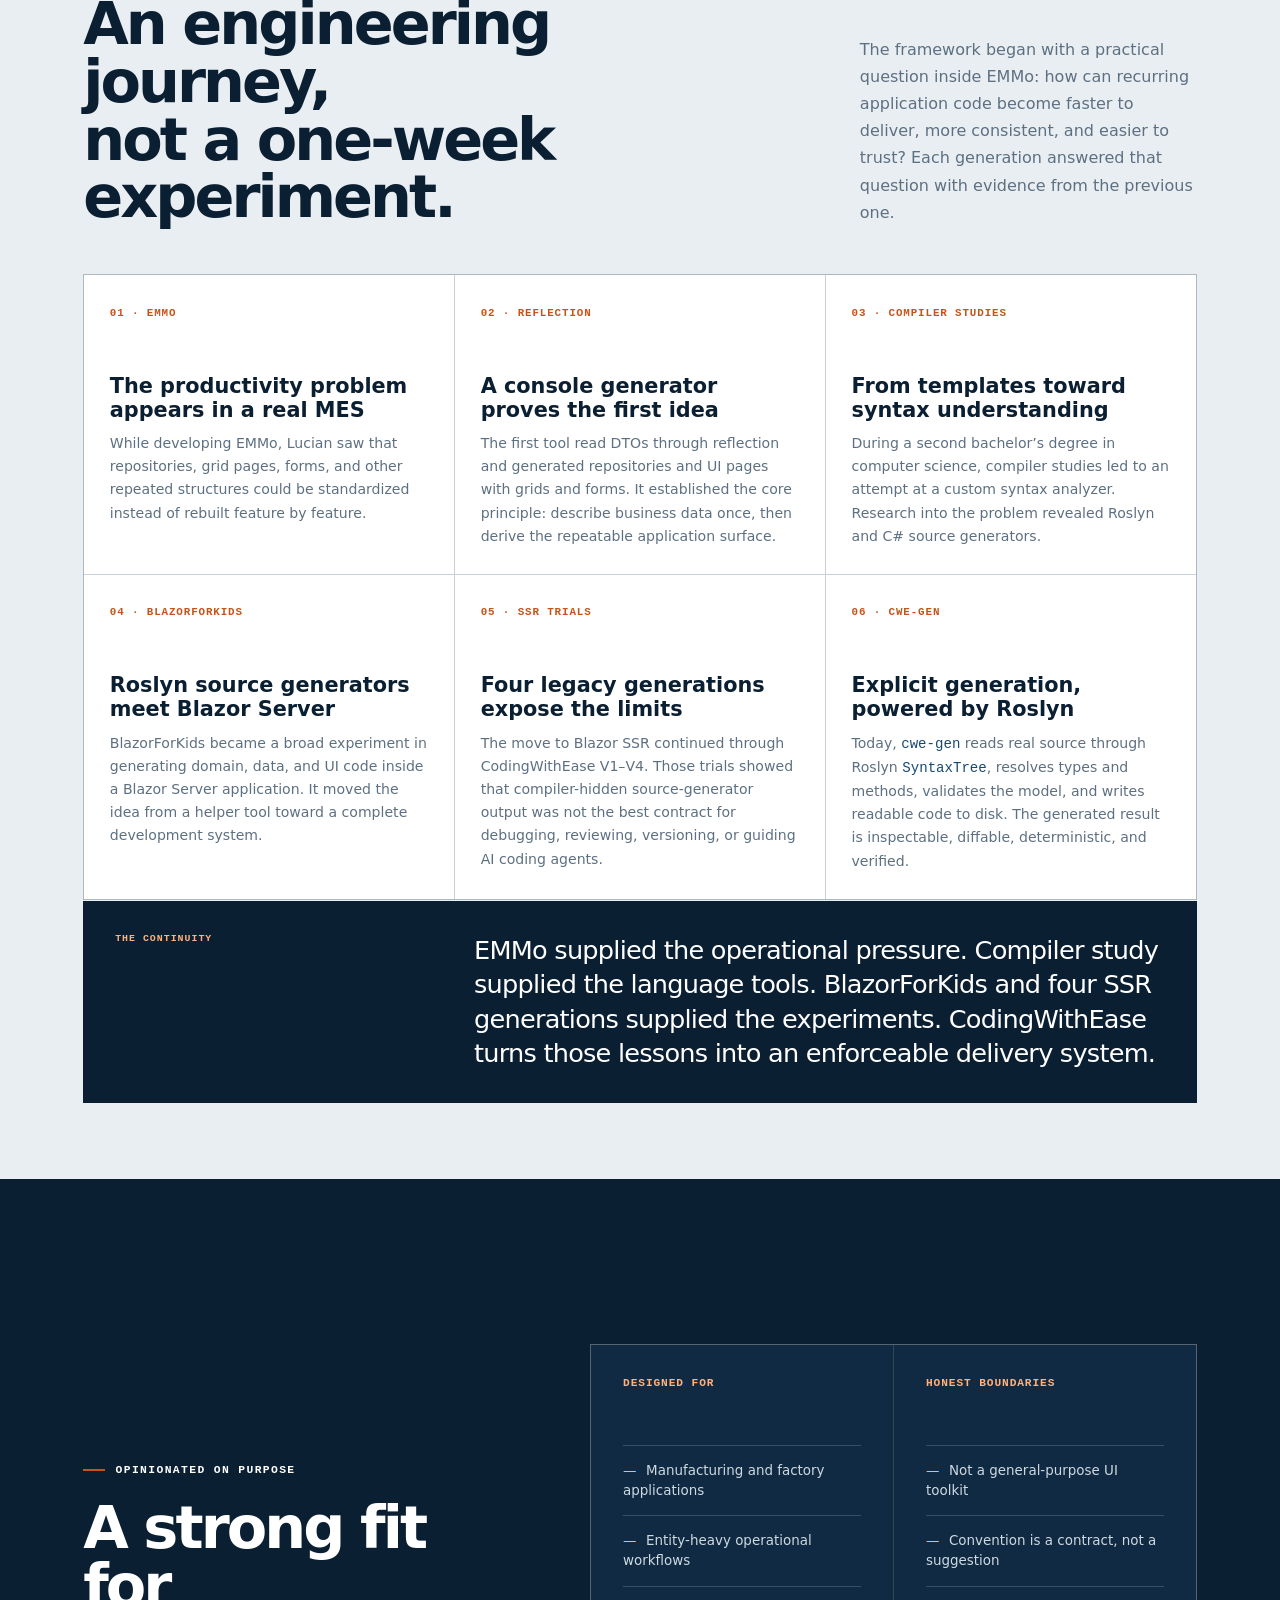
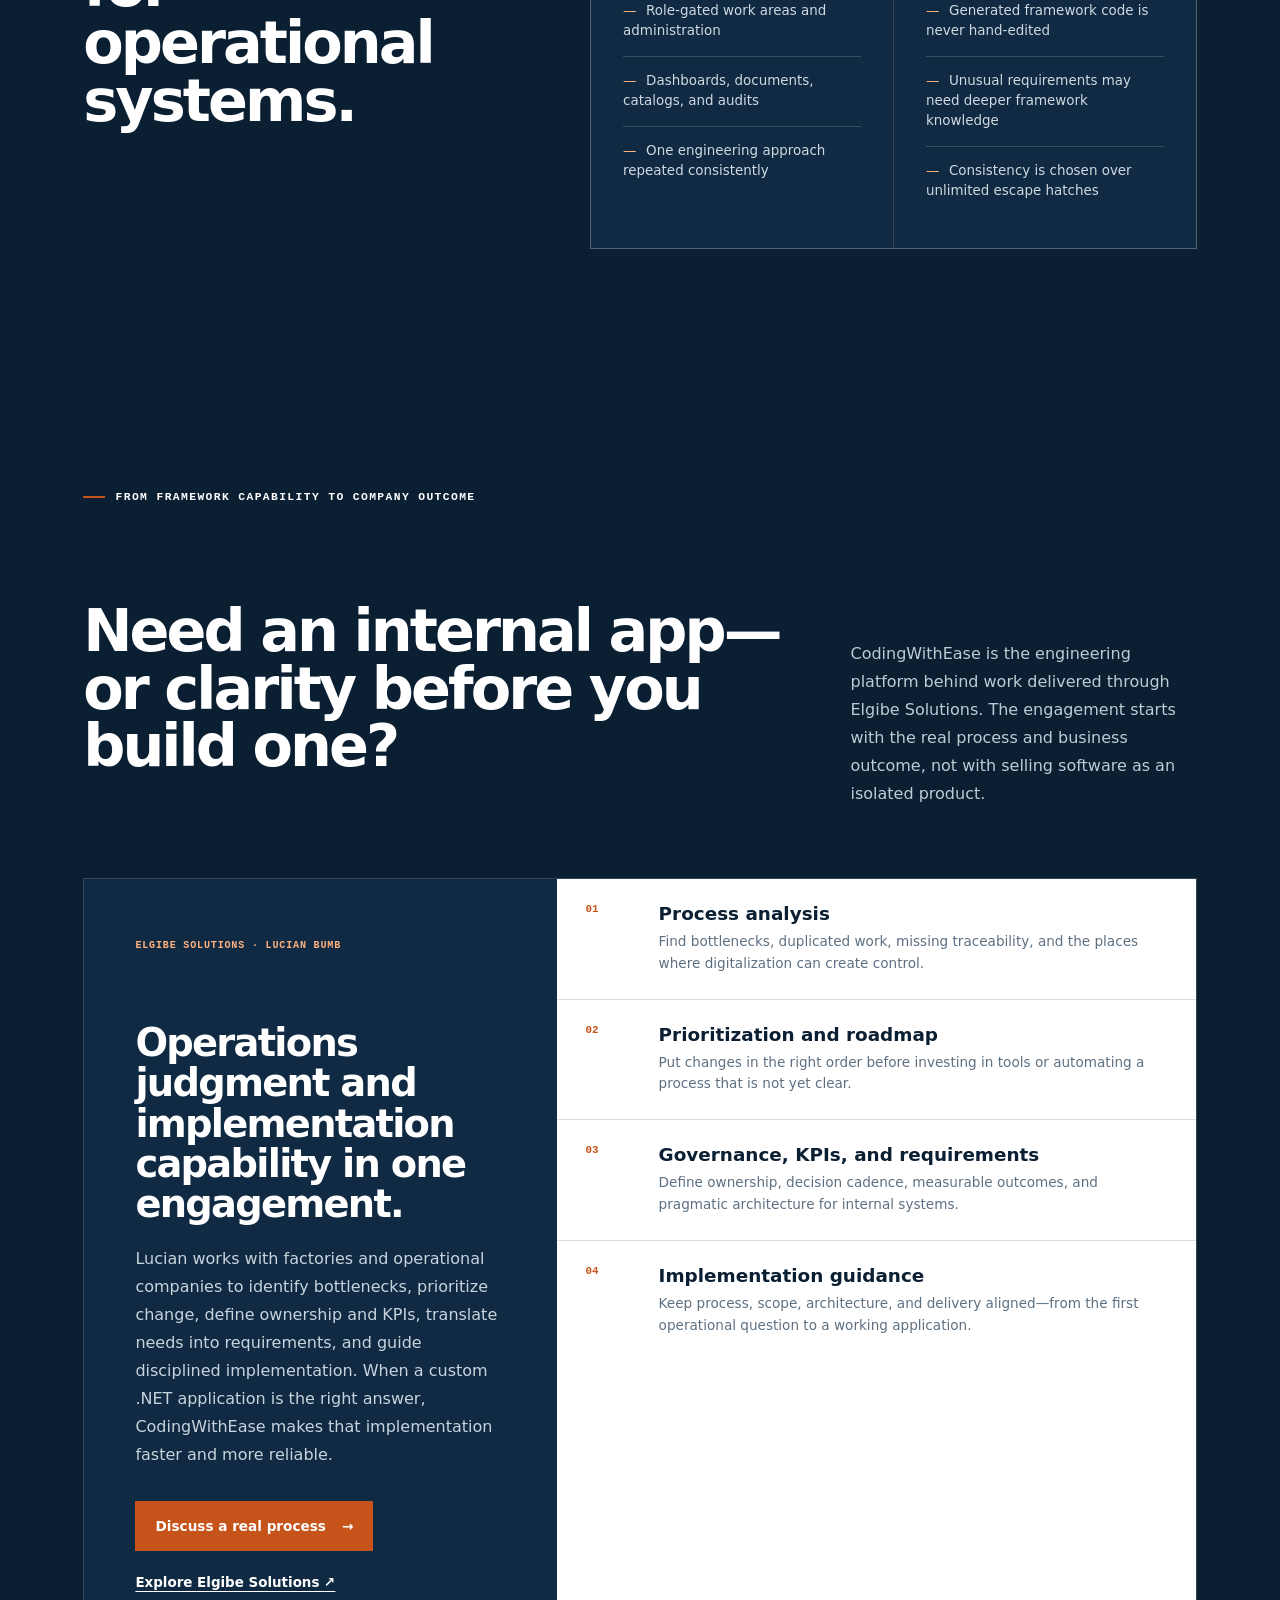
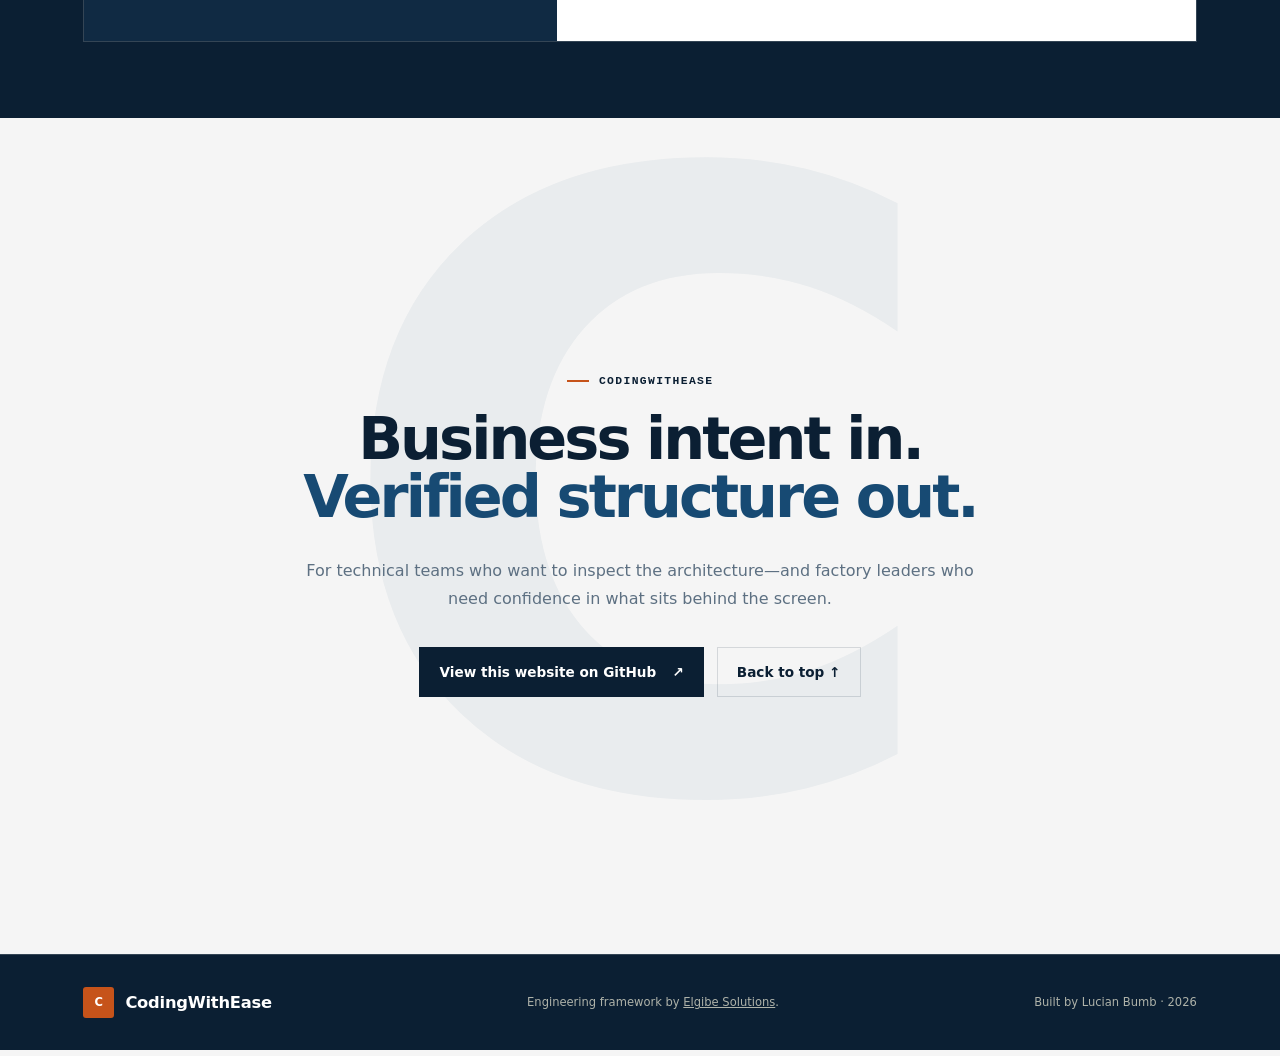
==== commit ddca8a1e: "Add engineering reference pages" ====
--- a/index.html
+++ b/index.html
@@ -30,6 +30,7 @@
       <a href="#proof">Proof</a>
       <a href="#ai">AI strategy</a>
       <a href="#lineage">History</a>
+      <a href="engineering.html">Engineering</a>
       <a class="nav-cta" href="#services">Work with Elgibe</a>
     </nav>
   </header>
@@ -193,6 +194,7 @@
           <div><strong>Prove</strong><span>Tests, regeneration checks, builds, and release smoke provide evidence.</span></div>
         </figcaption>
       </figure>
+      <a class="engineering-reference-link" href="engineering.html">Explore the engineering reference <span aria-hidden="true">→</span></a>
     </section>
 
     <section class="audience section" aria-labelledby="audience-title">
--- a/assets/styles.css
+++ b/assets/styles.css
@@ -599,6 +599,10 @@
 .framework-map figcaption div { display: grid; grid-template-columns: auto 1fr; gap: .75rem; padding: .9rem 1rem; background: #091d2e; }
 .framework-map figcaption strong { color: var(--signal-light); font: 800 .6rem var(--mono); letter-spacing: .08em; text-transform: uppercase; }
 .framework-map figcaption span { color: #aebfca; font-size: .66rem; line-height: 1.45; }
+.engineering-reference-link { display: inline-flex; align-items: center; gap: .75rem; margin-top: 1.5rem; padding: .9rem 1.1rem; color: var(--ink); border: 1px solid var(--line); background: white; font-weight: 800; text-decoration: none; }
+.engineering-reference-link span { color: var(--signal); font-size: 1.15rem; }
+.engineering-reference-link:hover { color: white; border-color: var(--signal); background: var(--signal); }
+.engineering-reference-link:hover span { color: white; }
 
 .audience { background: var(--surface); }
 .audience-header,
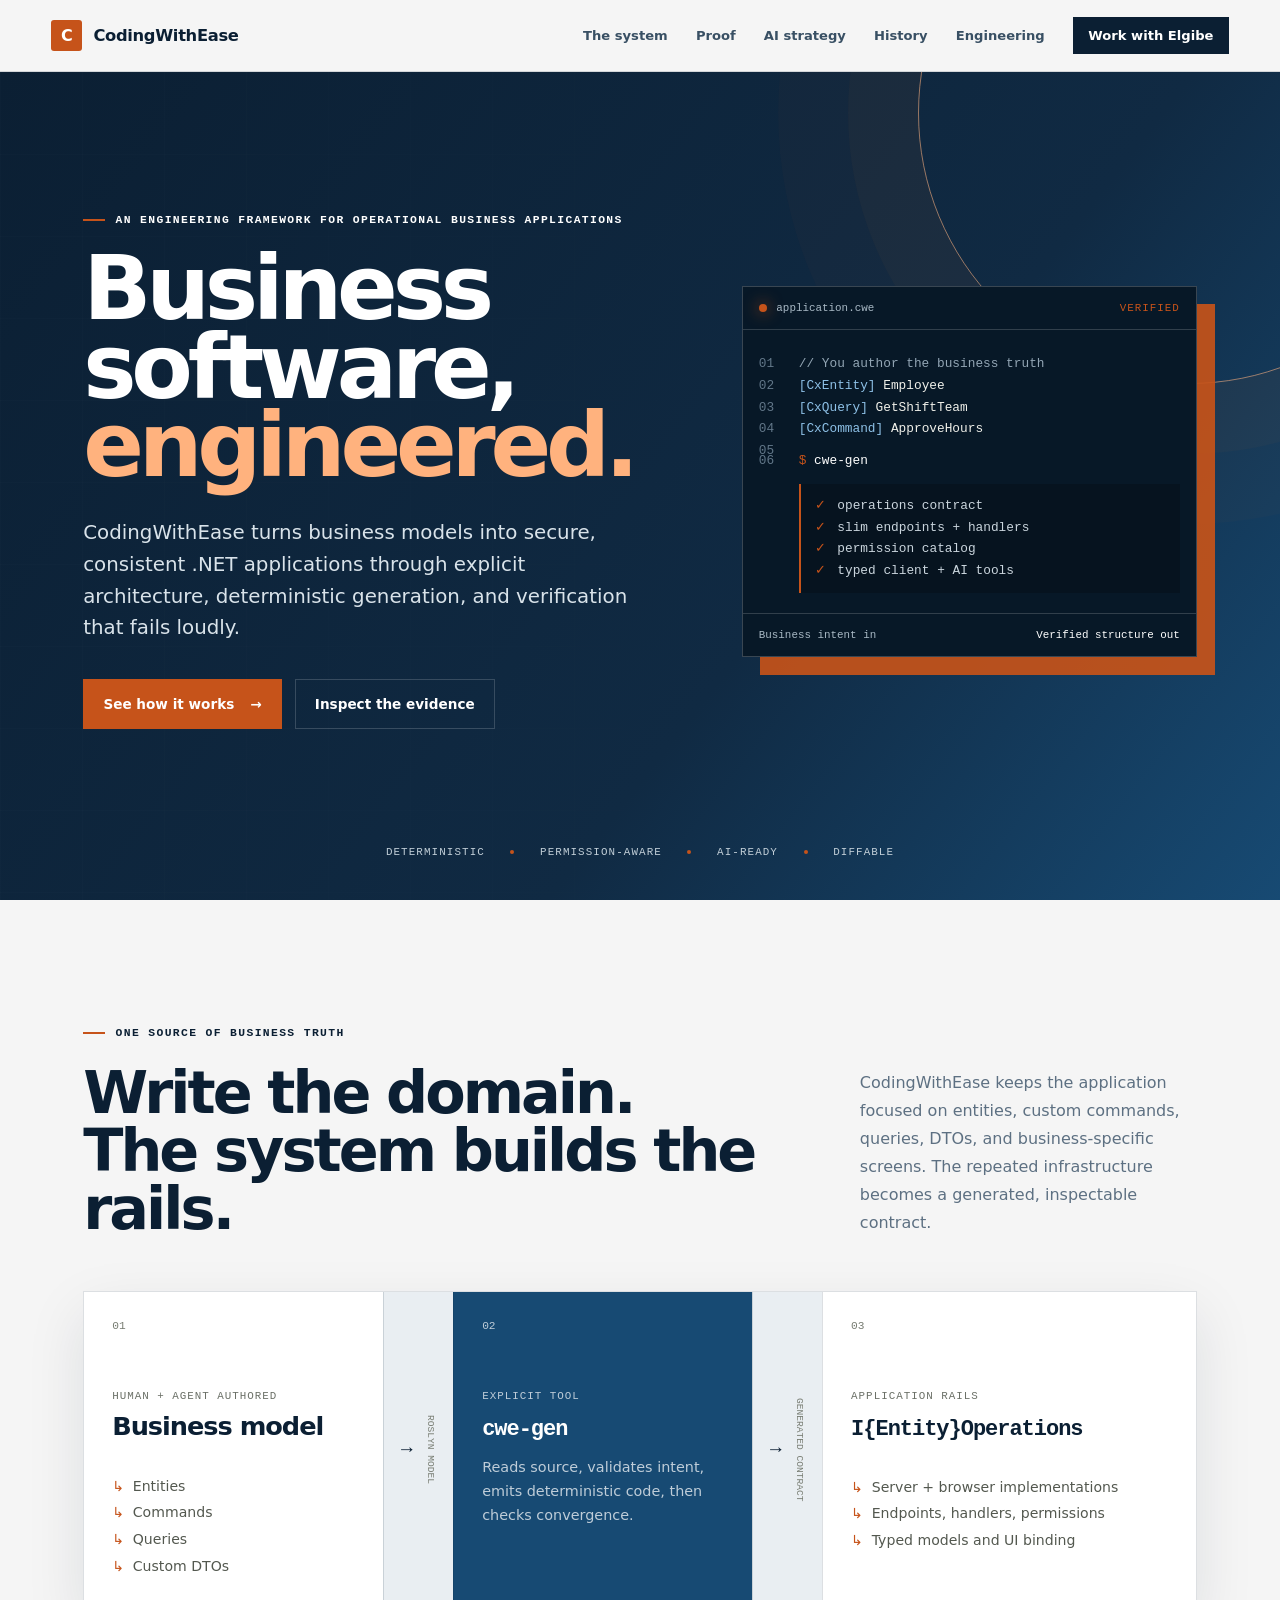
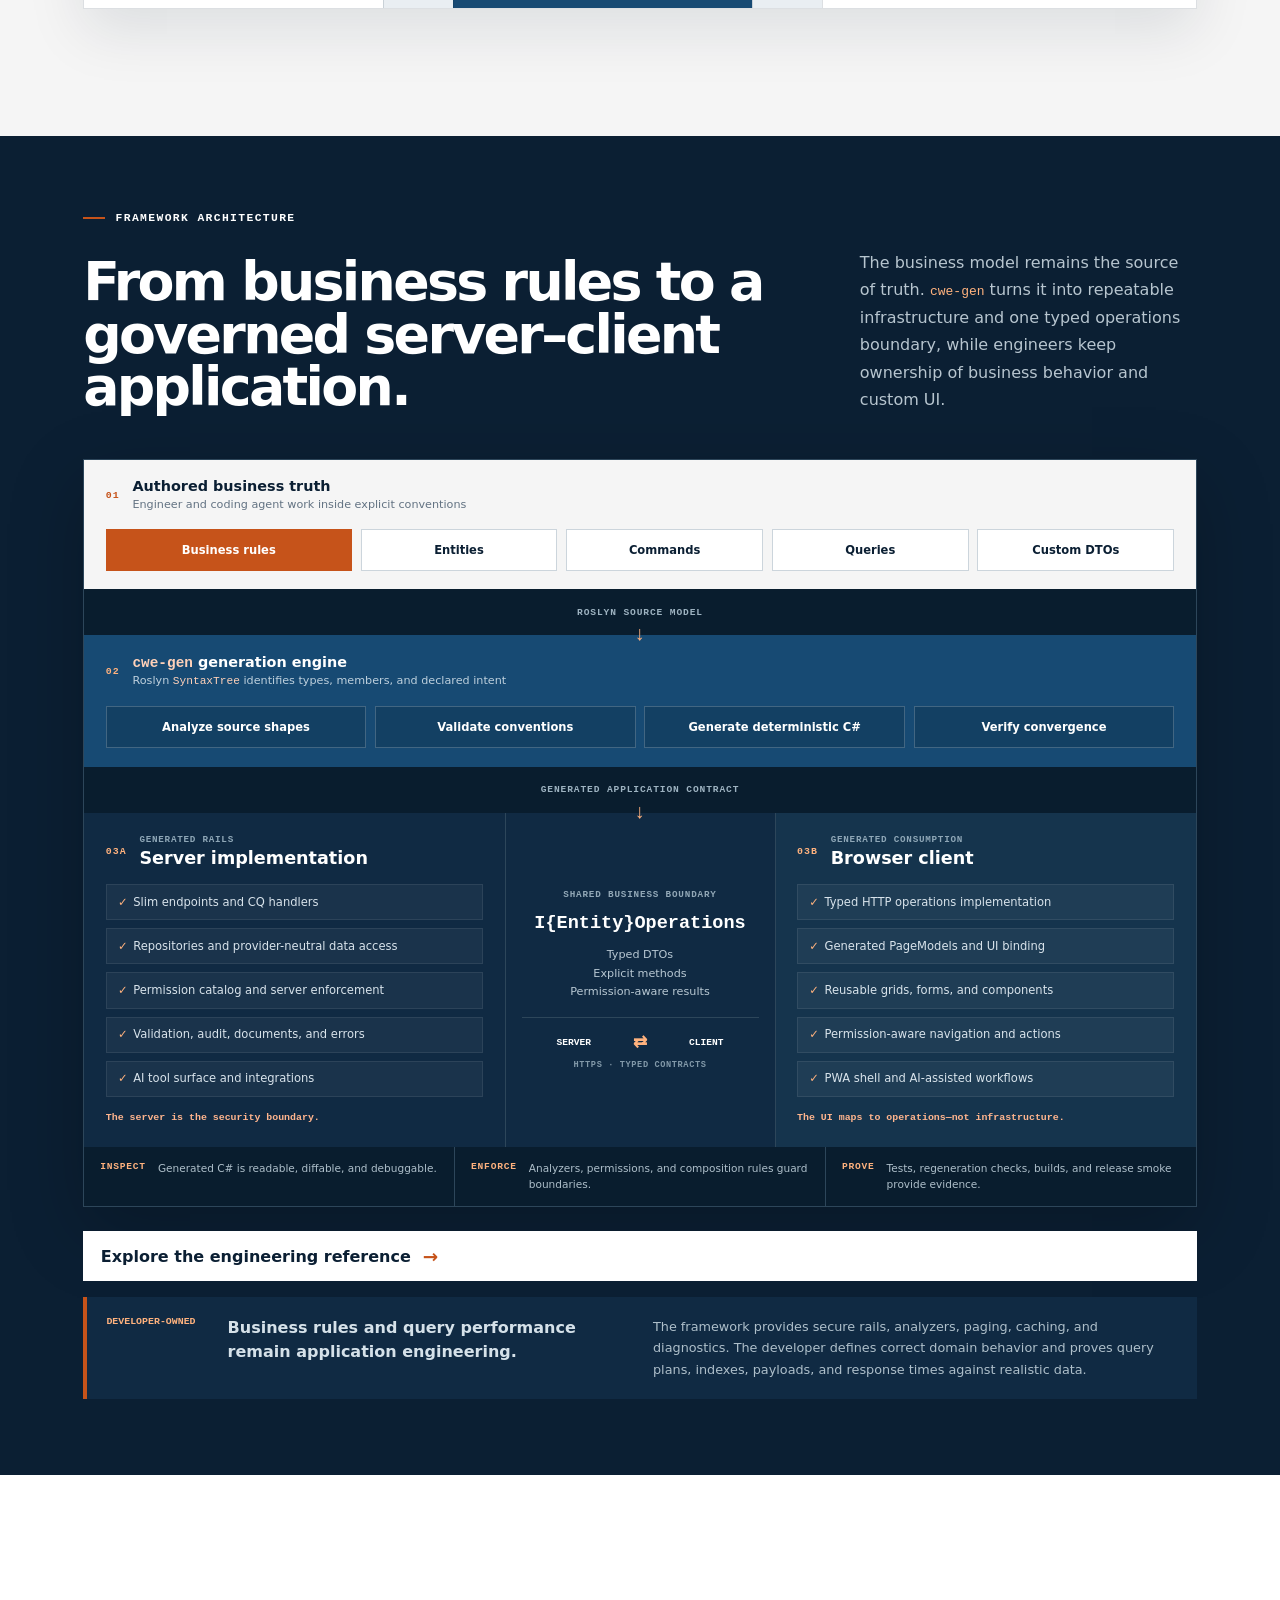
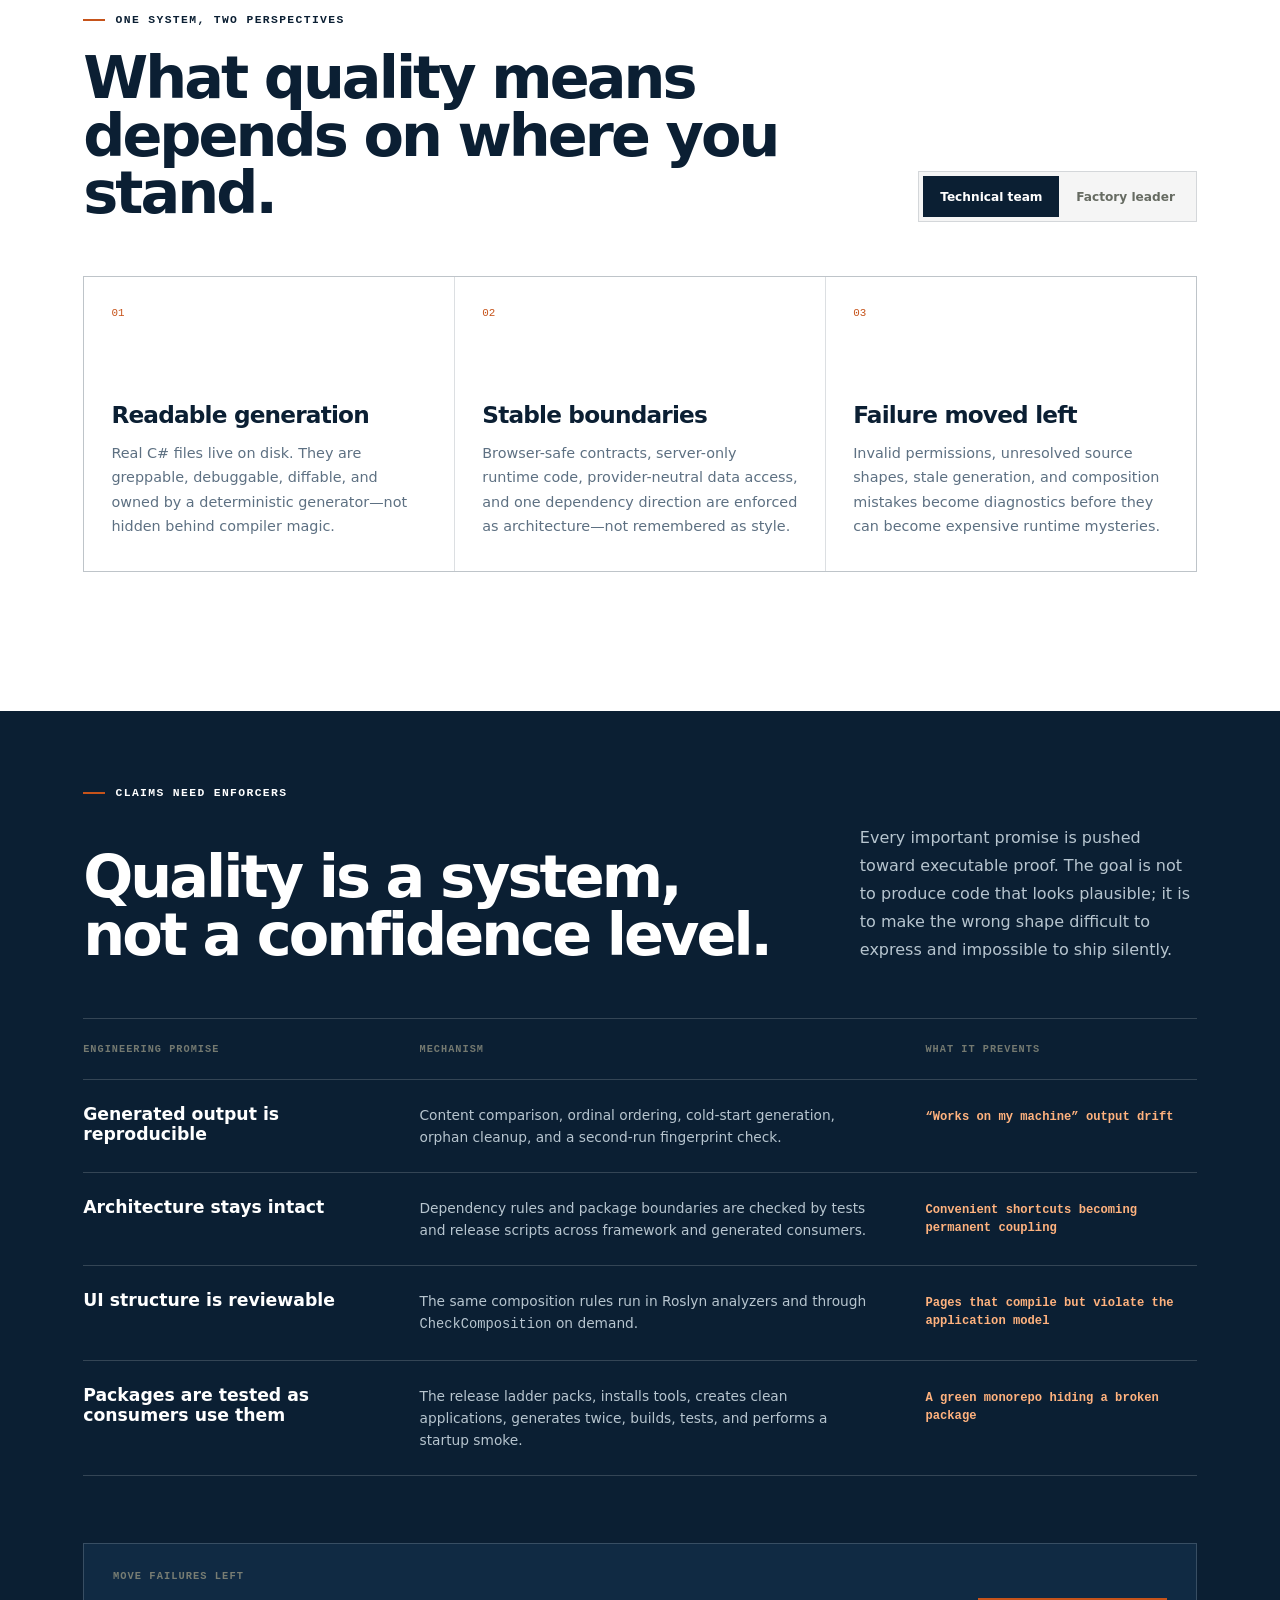
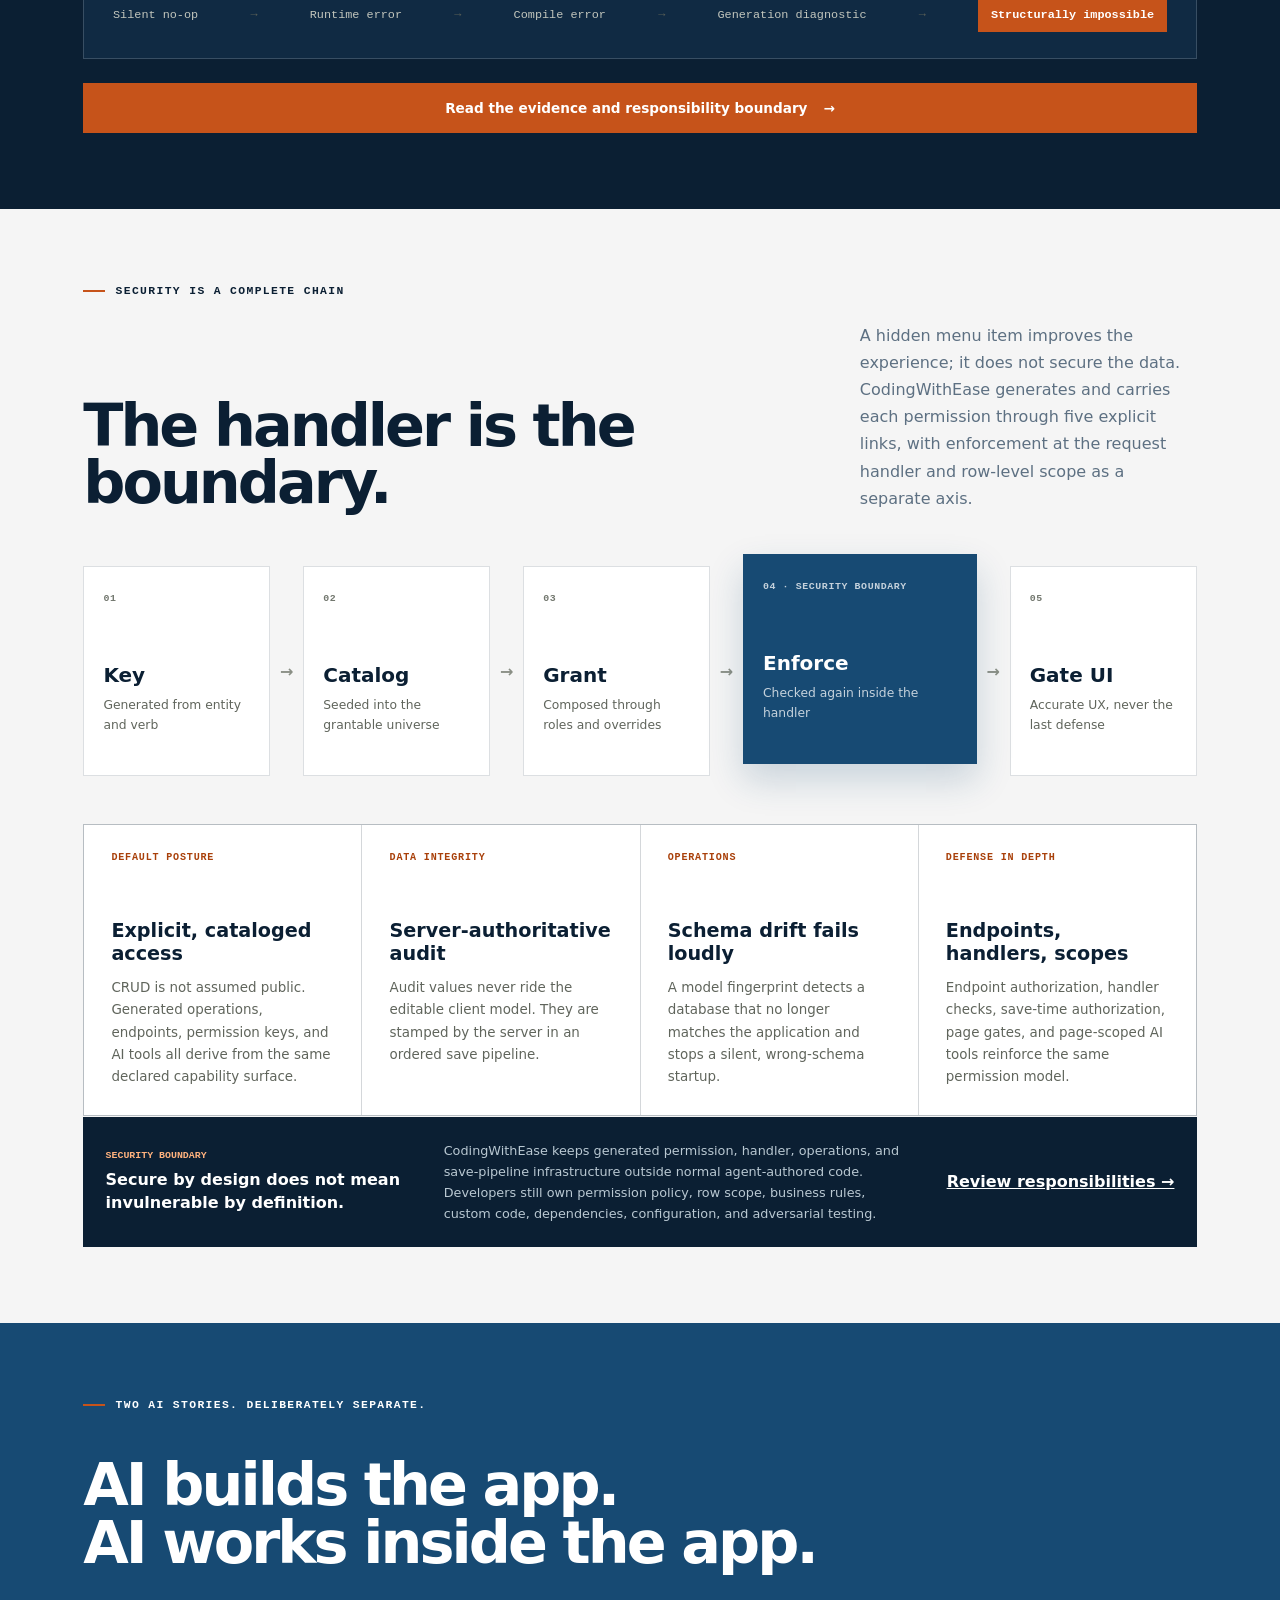
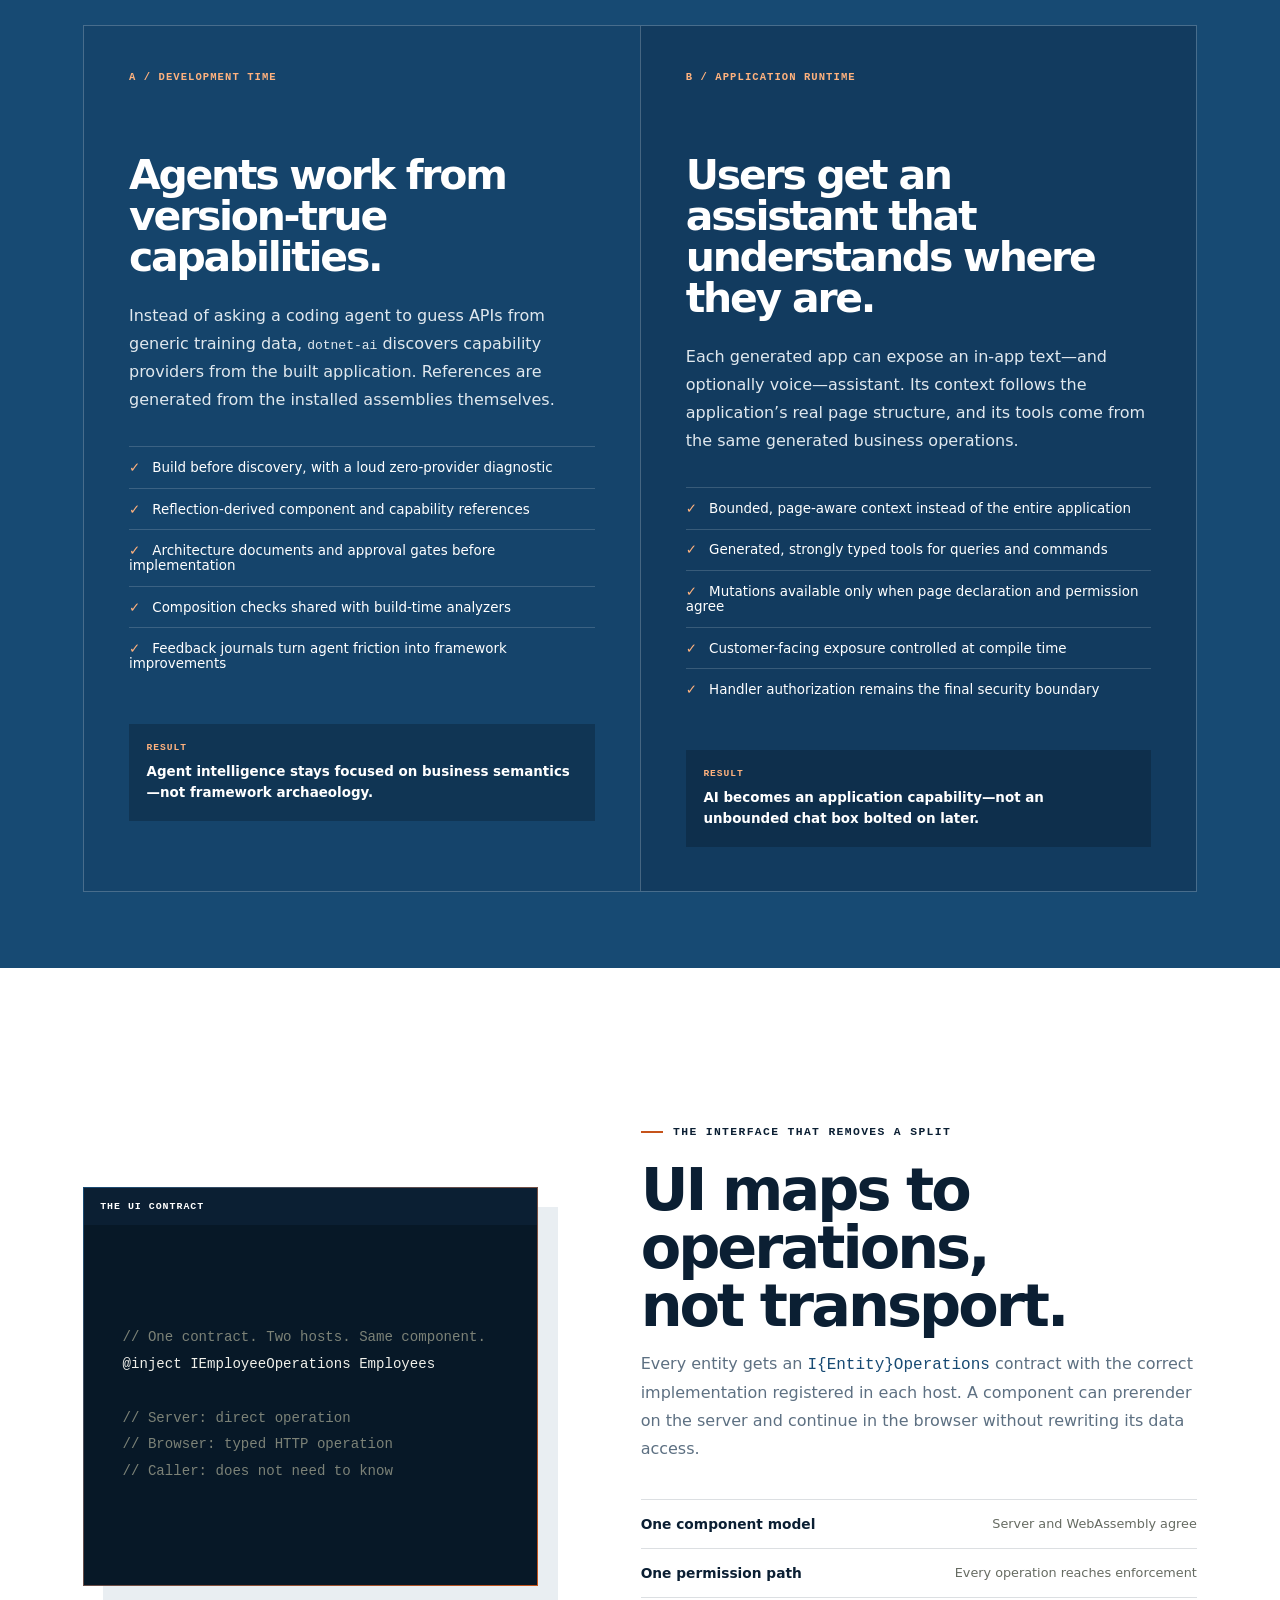
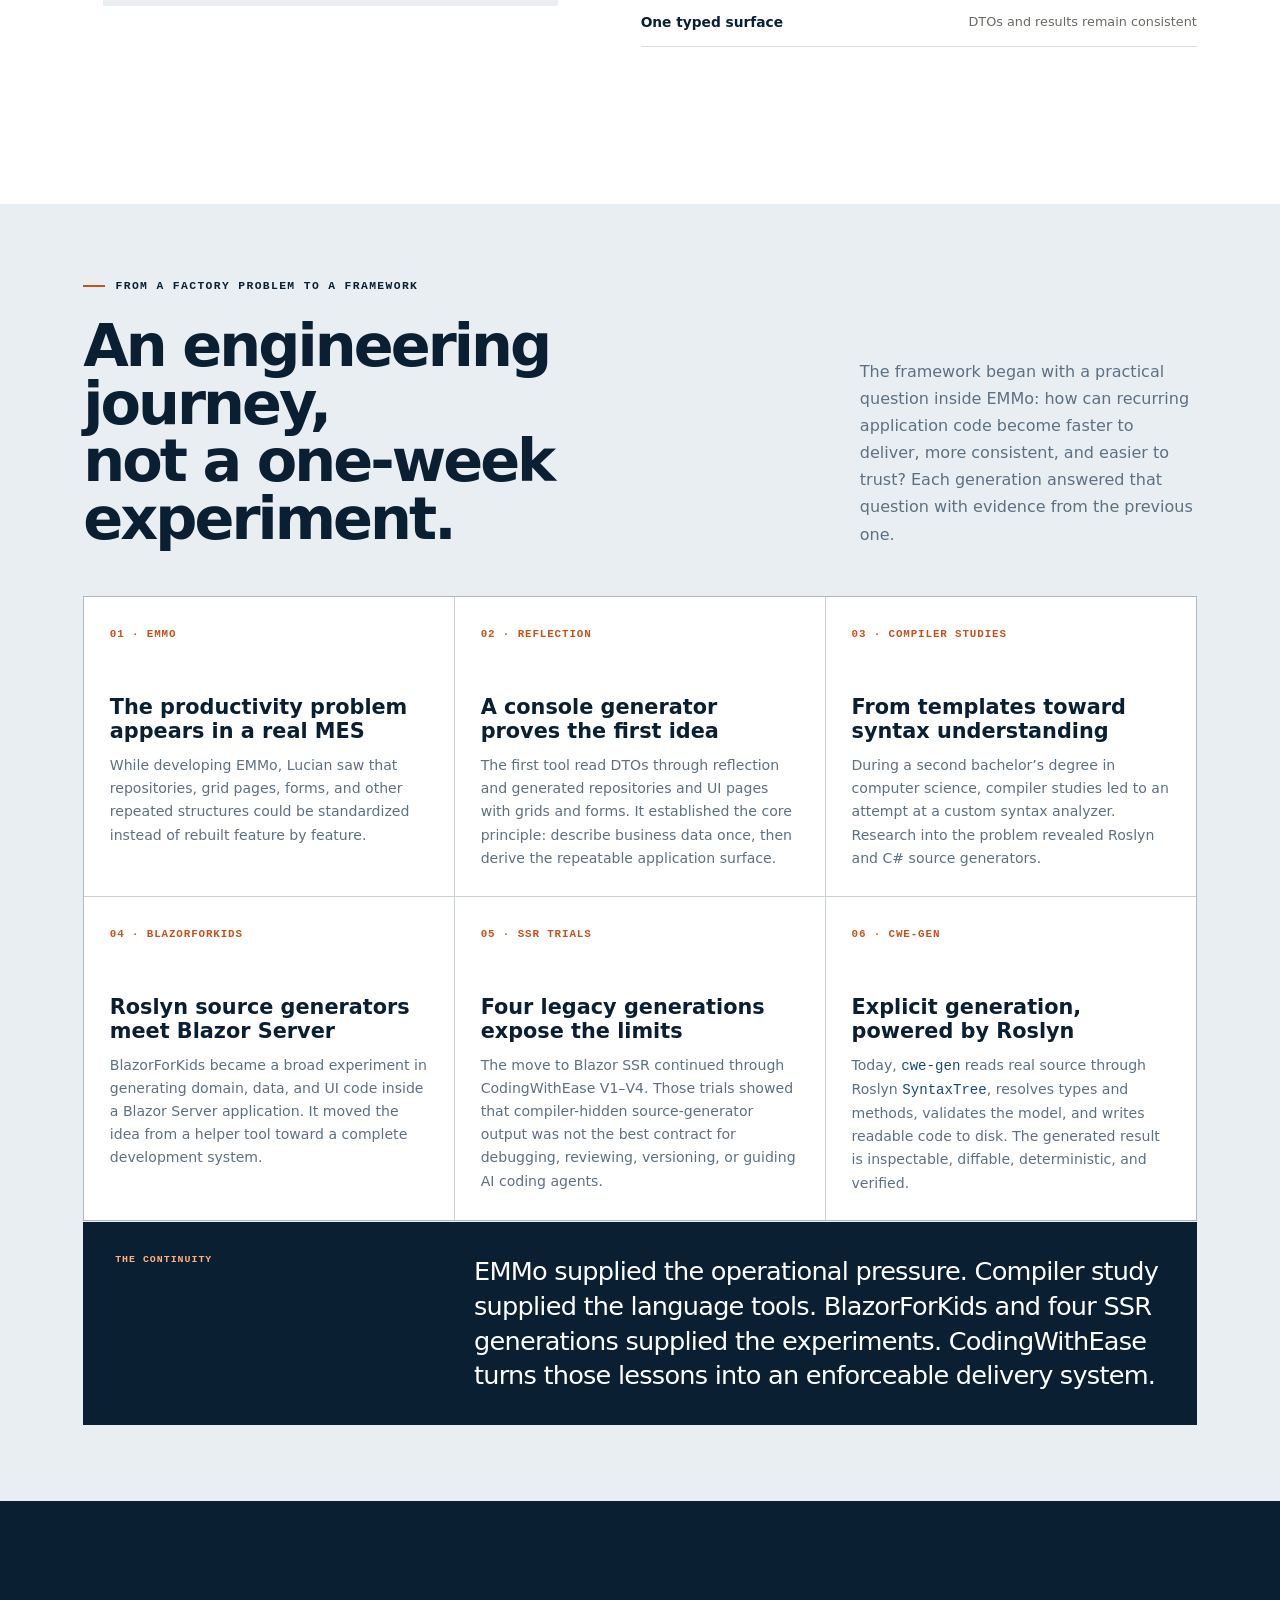
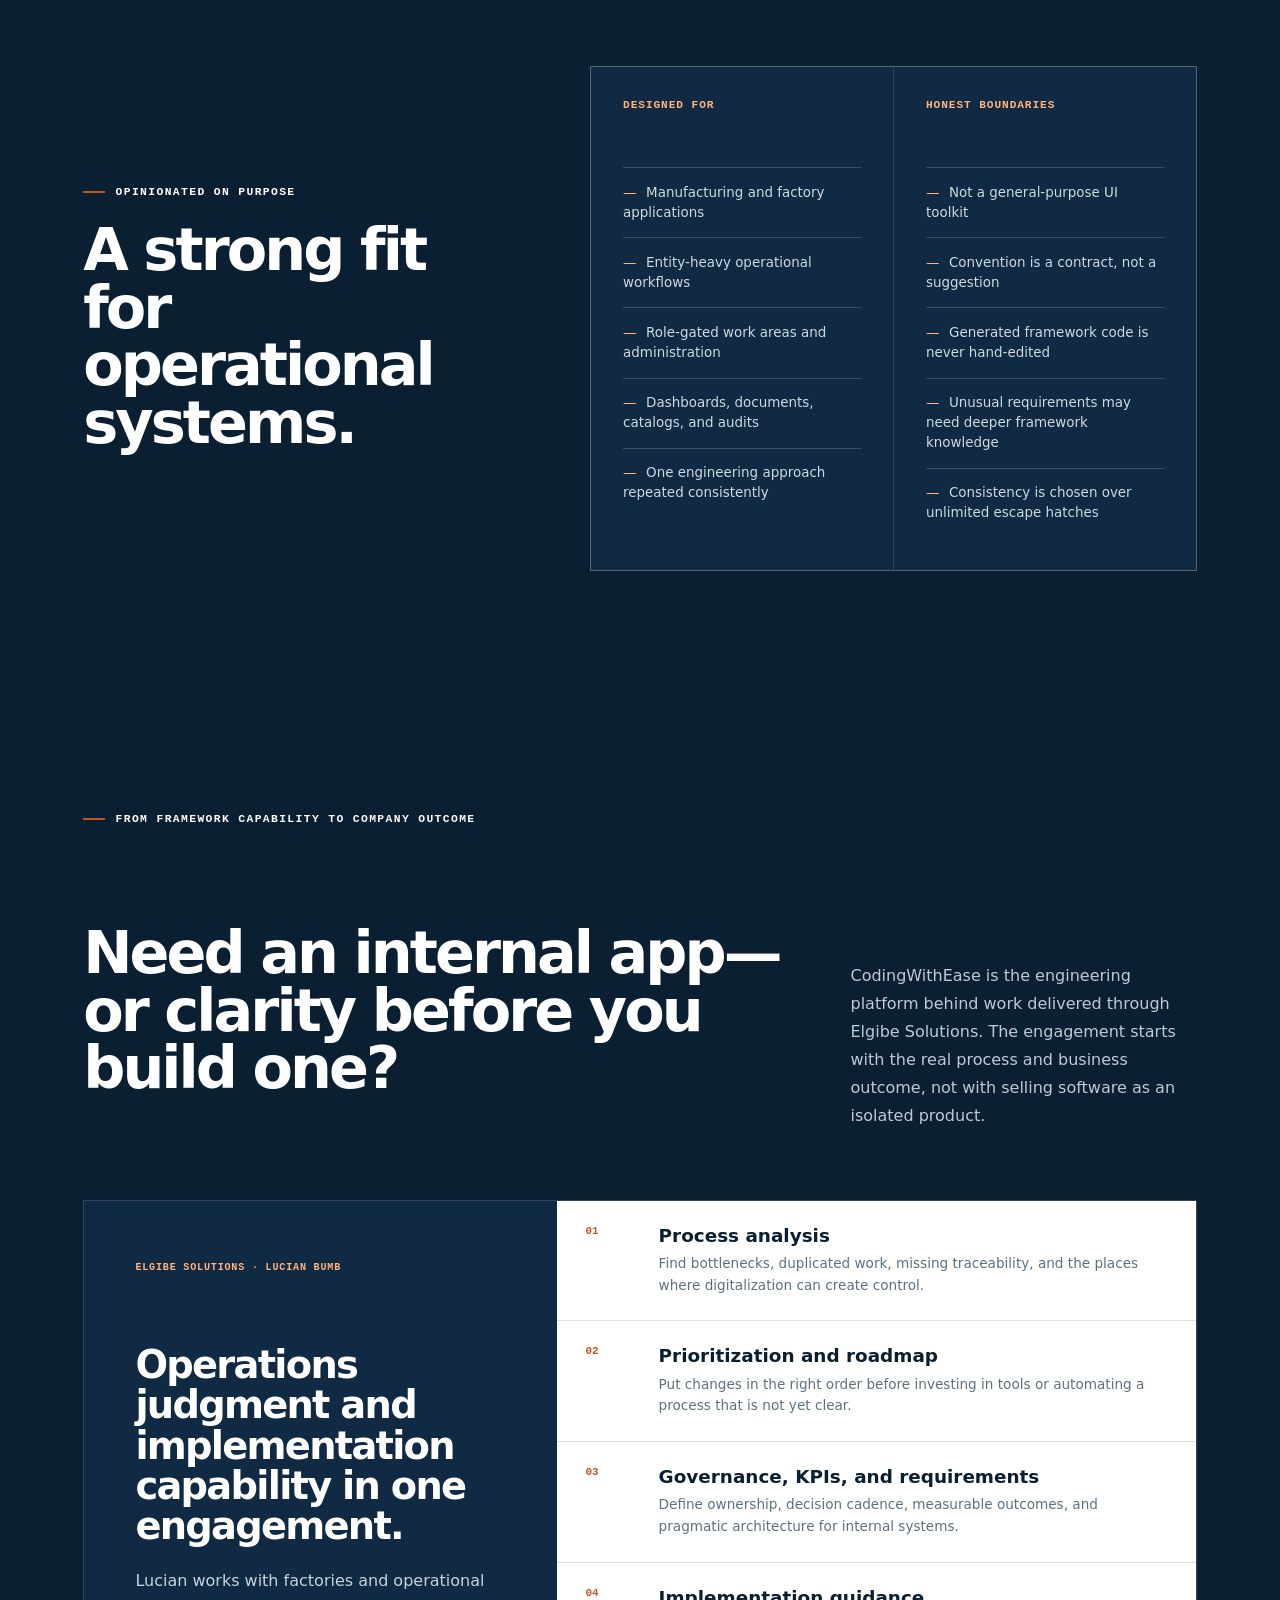
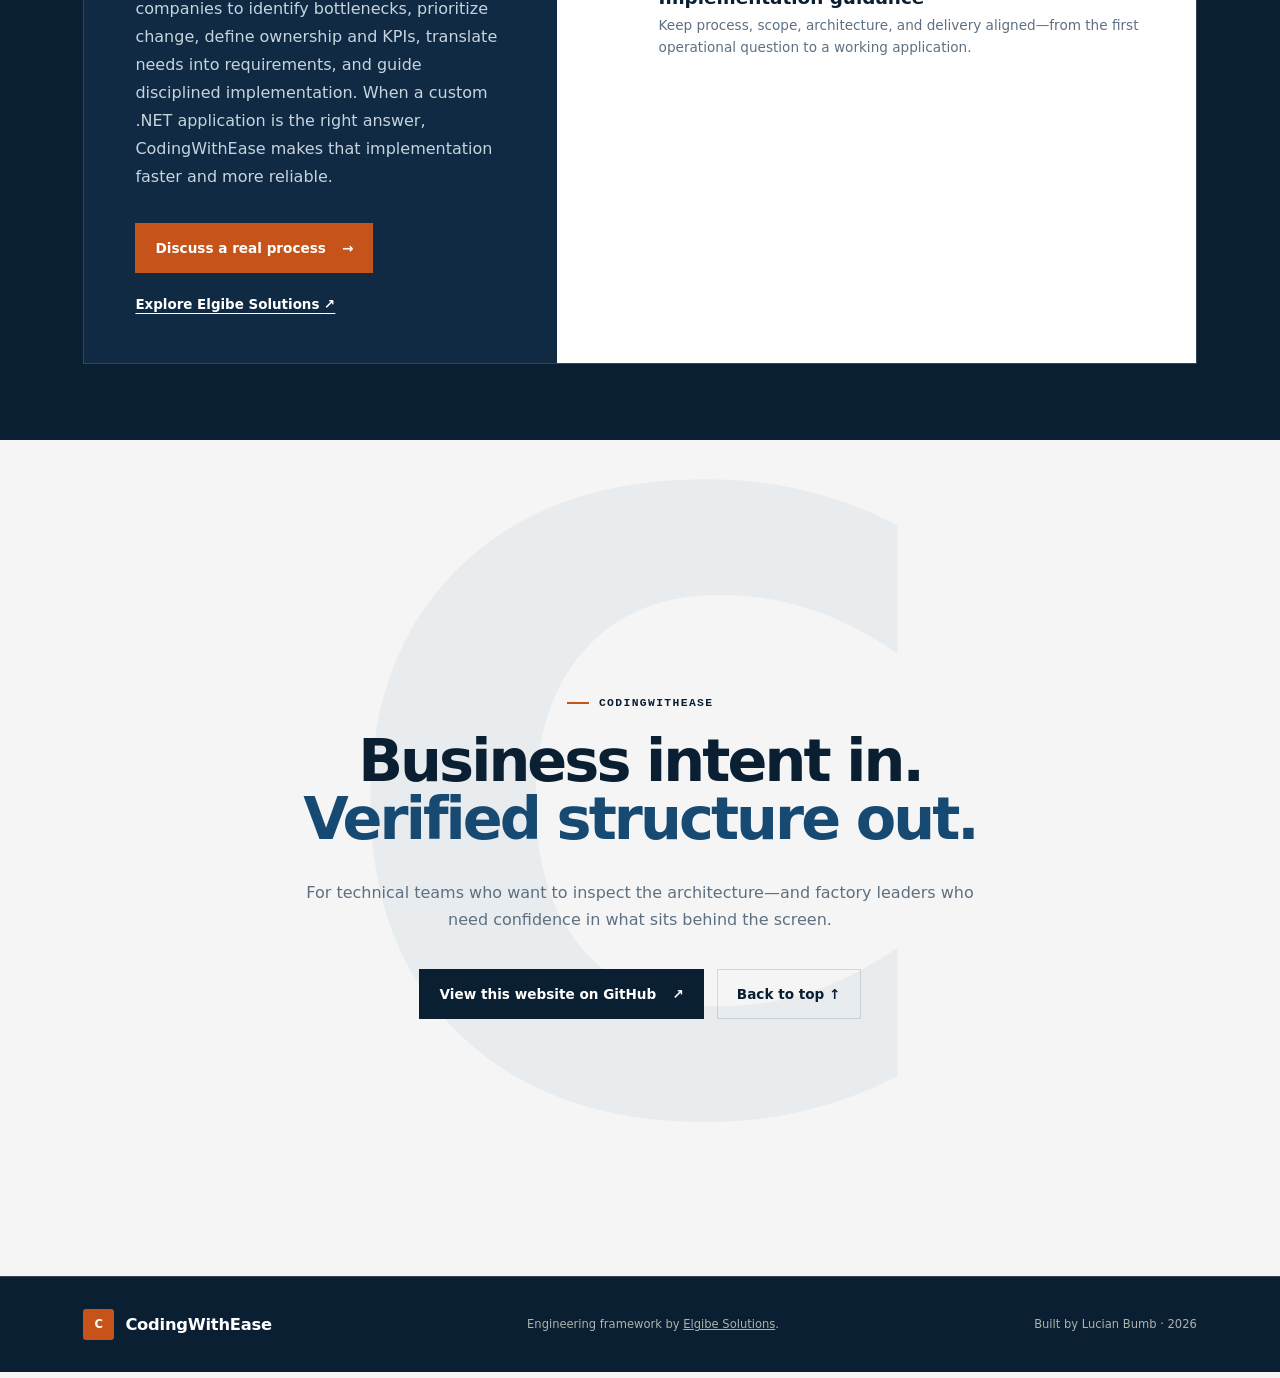
==== commit a1bed007: "Add evidence and responsibility boundaries" ====
--- a/index.html
+++ b/index.html
@@ -195,6 +195,7 @@
         </figcaption>
       </figure>
       <a class="engineering-reference-link" href="engineering.html">Explore the engineering reference <span aria-hidden="true">→</span></a>
+      <div class="architecture-responsibility"><span>Developer-owned</span><strong>Business rules and query performance remain application engineering.</strong><p>The framework provides secure rails, analyzers, paging, caching, and diagnostics. The developer defines correct domain behavior and proves query plans, indexes, payloads, and response times against realistic data.</p></div>
     </section>
 
     <section class="audience section" aria-labelledby="audience-title">
@@ -240,6 +241,7 @@
         <p>Move failures left</p>
         <div><span>Silent no-op</span><b>→</b><span>Runtime error</span><b>→</b><span>Compile error</span><b>→</b><span>Generation diagnostic</span><b>→</b><span class="ladder-best">Structurally impossible</span></div>
       </div>
+      <a class="button button-primary proof-evidence-link" href="evidence.html">Read the evidence and responsibility boundary <span aria-hidden="true">→</span></a>
     </section>
 
     <section class="security section" id="security">
@@ -267,6 +269,7 @@
         <article><p class="card-kicker">Operations</p><h3>Schema drift fails loudly</h3><p>A model fingerprint detects a database that no longer matches the application and stops a silent, wrong-schema startup.</p></article>
         <article><p class="card-kicker">Defense in depth</p><h3>Endpoints, handlers, scopes</h3><p>Endpoint authorization, handler checks, save-time authorization, page gates, and page-scoped AI tools reinforce the same permission model.</p></article>
       </div>
+      <div class="security-boundary-note"><div><span>Security boundary</span><strong>Secure by design does not mean invulnerable by definition.</strong></div><p>CodingWithEase keeps generated permission, handler, operations, and save-pipeline infrastructure outside normal agent-authored code. Developers still own permission policy, row scope, business rules, custom code, dependencies, configuration, and adversarial testing.</p><a href="evidence.html">Review responsibilities →</a></div>
     </section>
 
     <section class="ai section section-violet" id="ai">
--- a/assets/styles.css
+++ b/assets/styles.css
@@ -165,6 +165,7 @@
 .error-ladder div { display: flex; align-items: center; justify-content: space-between; gap: 1rem; font: .74rem var(--mono); }
 .error-ladder b { color: #5b6057; }
 .error-ladder .ladder-best { padding: .65rem .8rem; color: var(--ink); background: var(--signal); font-weight: 800; }
+.proof-evidence-link { margin-top: 1.5rem; }
 
 .security-intro { display: grid; grid-template-columns: .6fr 1.2fr .8fr; gap: 3rem; align-items: end; }
 .security-intro .eyebrow { align-self: start; }
@@ -603,6 +604,15 @@
 .engineering-reference-link span { color: var(--signal); font-size: 1.15rem; }
 .engineering-reference-link:hover { color: white; border-color: var(--signal); background: var(--signal); }
 .engineering-reference-link:hover span { color: white; }
+.architecture-responsibility { display: grid; grid-template-columns: auto minmax(240px,.75fr) 1fr; gap: 1rem 2rem; align-items: start; margin-top: 1rem; padding: 1.2rem; color: #d5e1e9; border-left: 4px solid var(--signal); background: #102a43; }
+.architecture-responsibility span, .security-boundary-note span { color: var(--signal-light); font: 800 .62rem var(--mono); text-transform: uppercase; }
+.architecture-responsibility strong { line-height: 1.45; }
+.architecture-responsibility p { margin: 0; color: #aebfca; font-size: .8rem; line-height: 1.65; }
+.security-boundary-note { display: grid; grid-template-columns: minmax(230px,.65fr) 1fr auto; gap: 2rem; align-items: center; width: 100%; max-width: 1500px; margin: 1px auto 0; padding: 1.4rem; color: white; background: var(--ink); }
+.security-boundary-note div { display: grid; gap: .55rem; }
+.security-boundary-note strong { line-height: 1.4; }
+.security-boundary-note p { margin: 0; color: #b9c8d2; font-size: .8rem; line-height: 1.65; }
+.security-boundary-note a { color: white; font-weight: 800; white-space: nowrap; }
 
 .audience { background: var(--surface); }
 .audience-header,
@@ -780,4 +790,7 @@
   .framework-map figcaption { grid-template-columns: 1fr 1fr; }
   .intent-items .intent-primary,
   .framework-map figcaption div:last-child { grid-column: 1 / -1; }
-}
+  .architecture-responsibility,
+  .security-boundary-note { grid-template-columns: 1fr; }
+  .security-boundary-note a { justify-self: start; }
+}
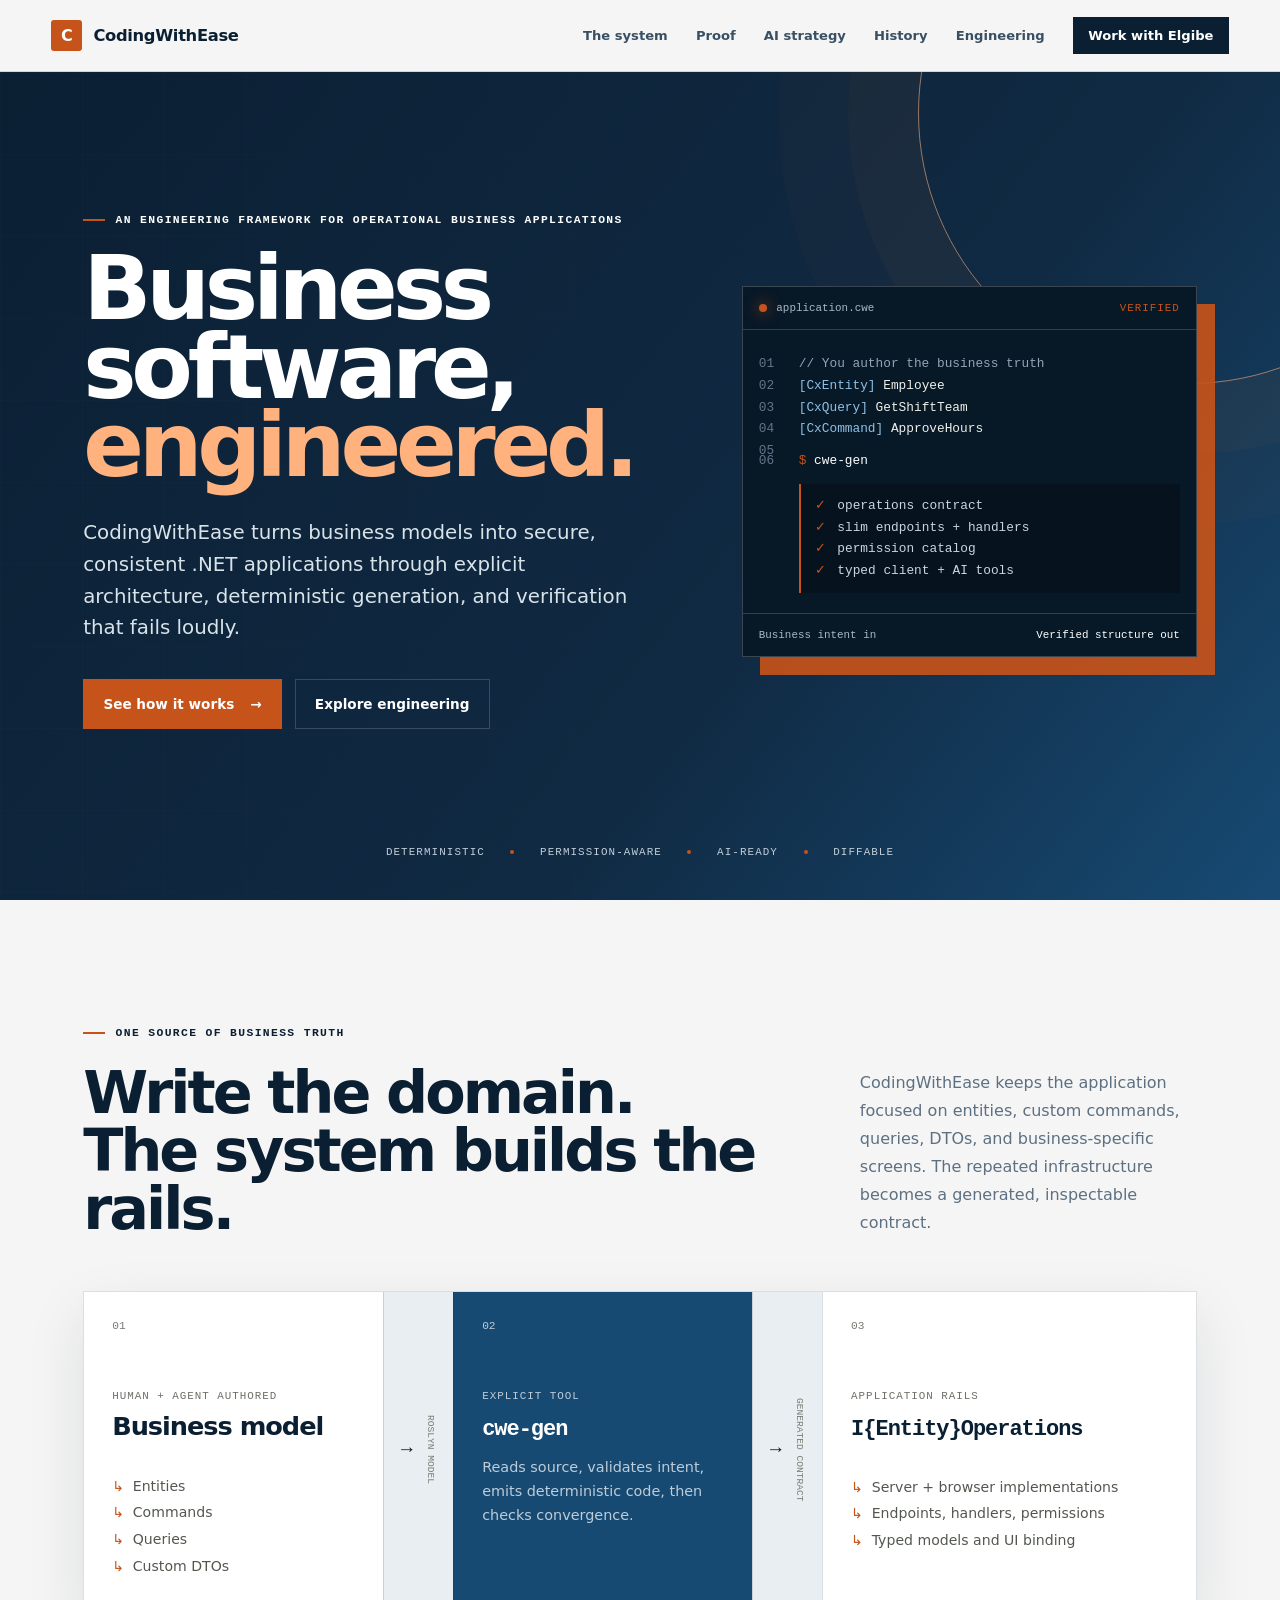
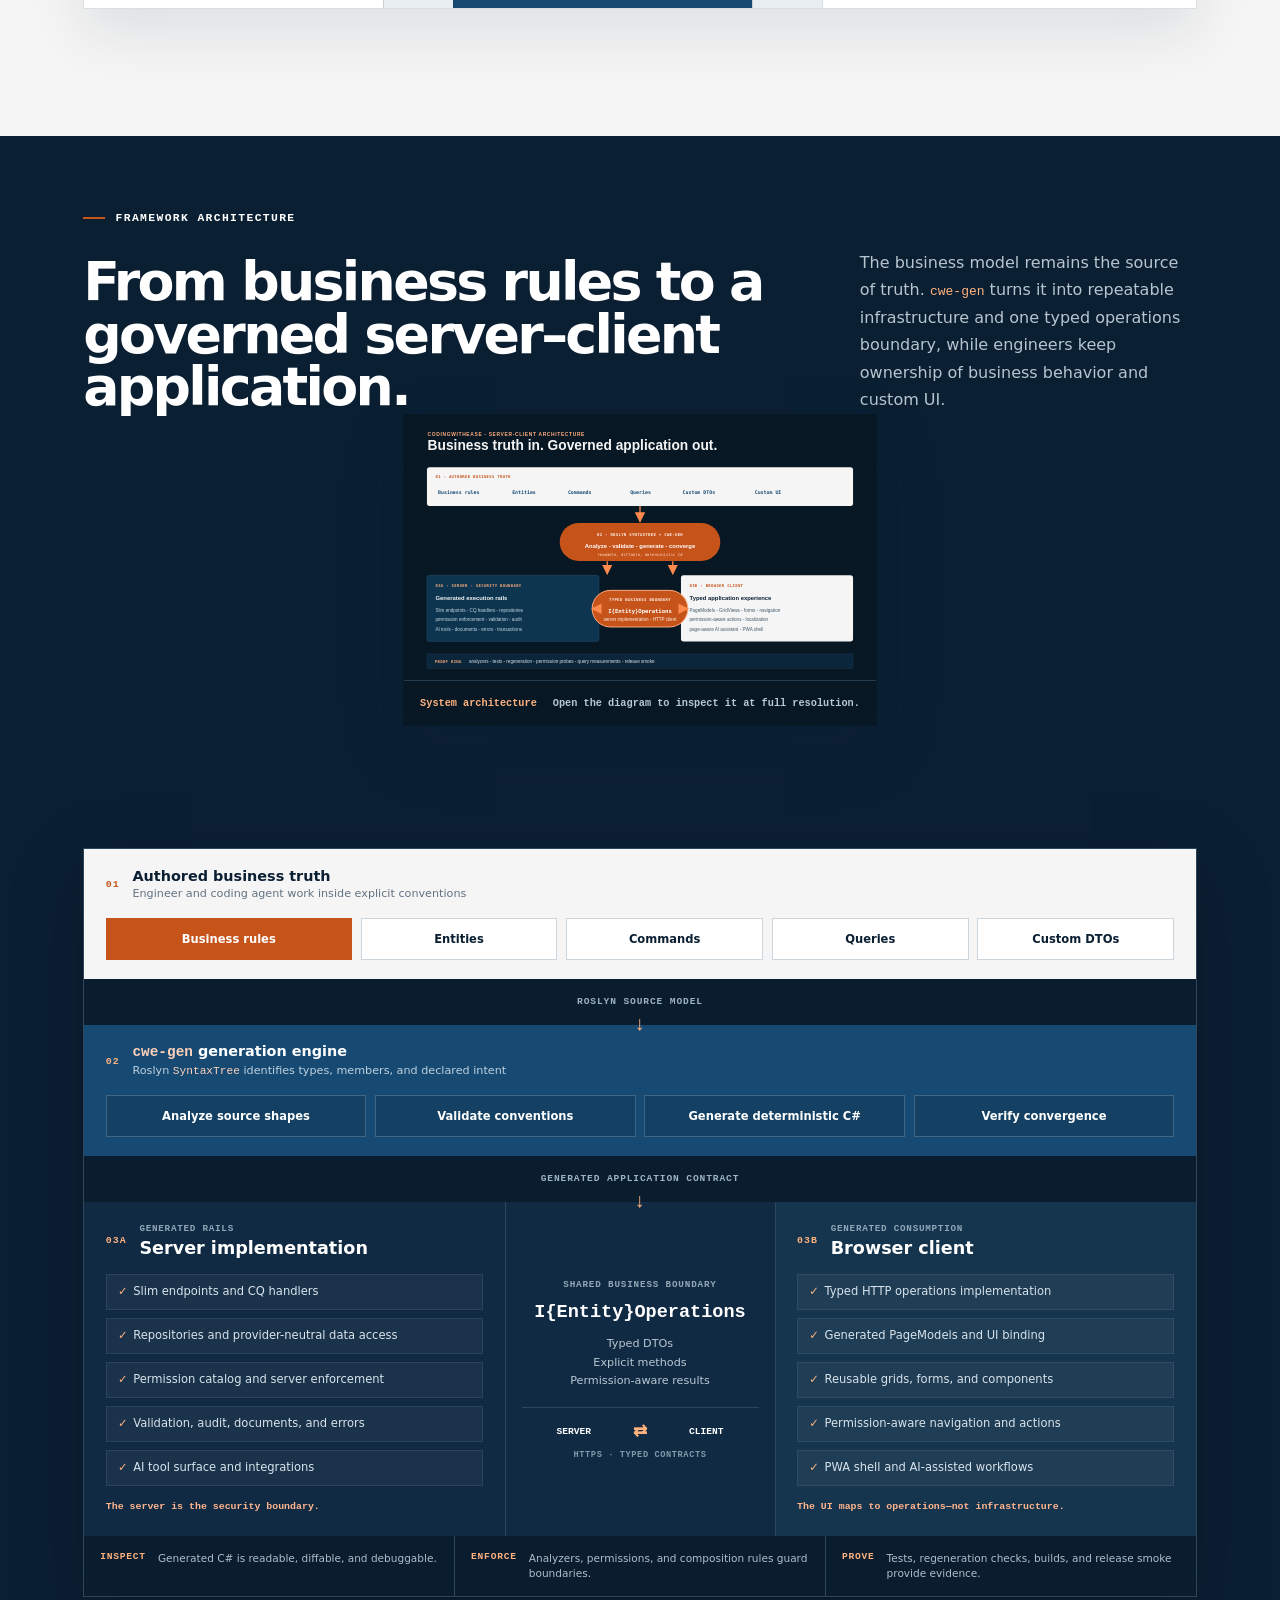
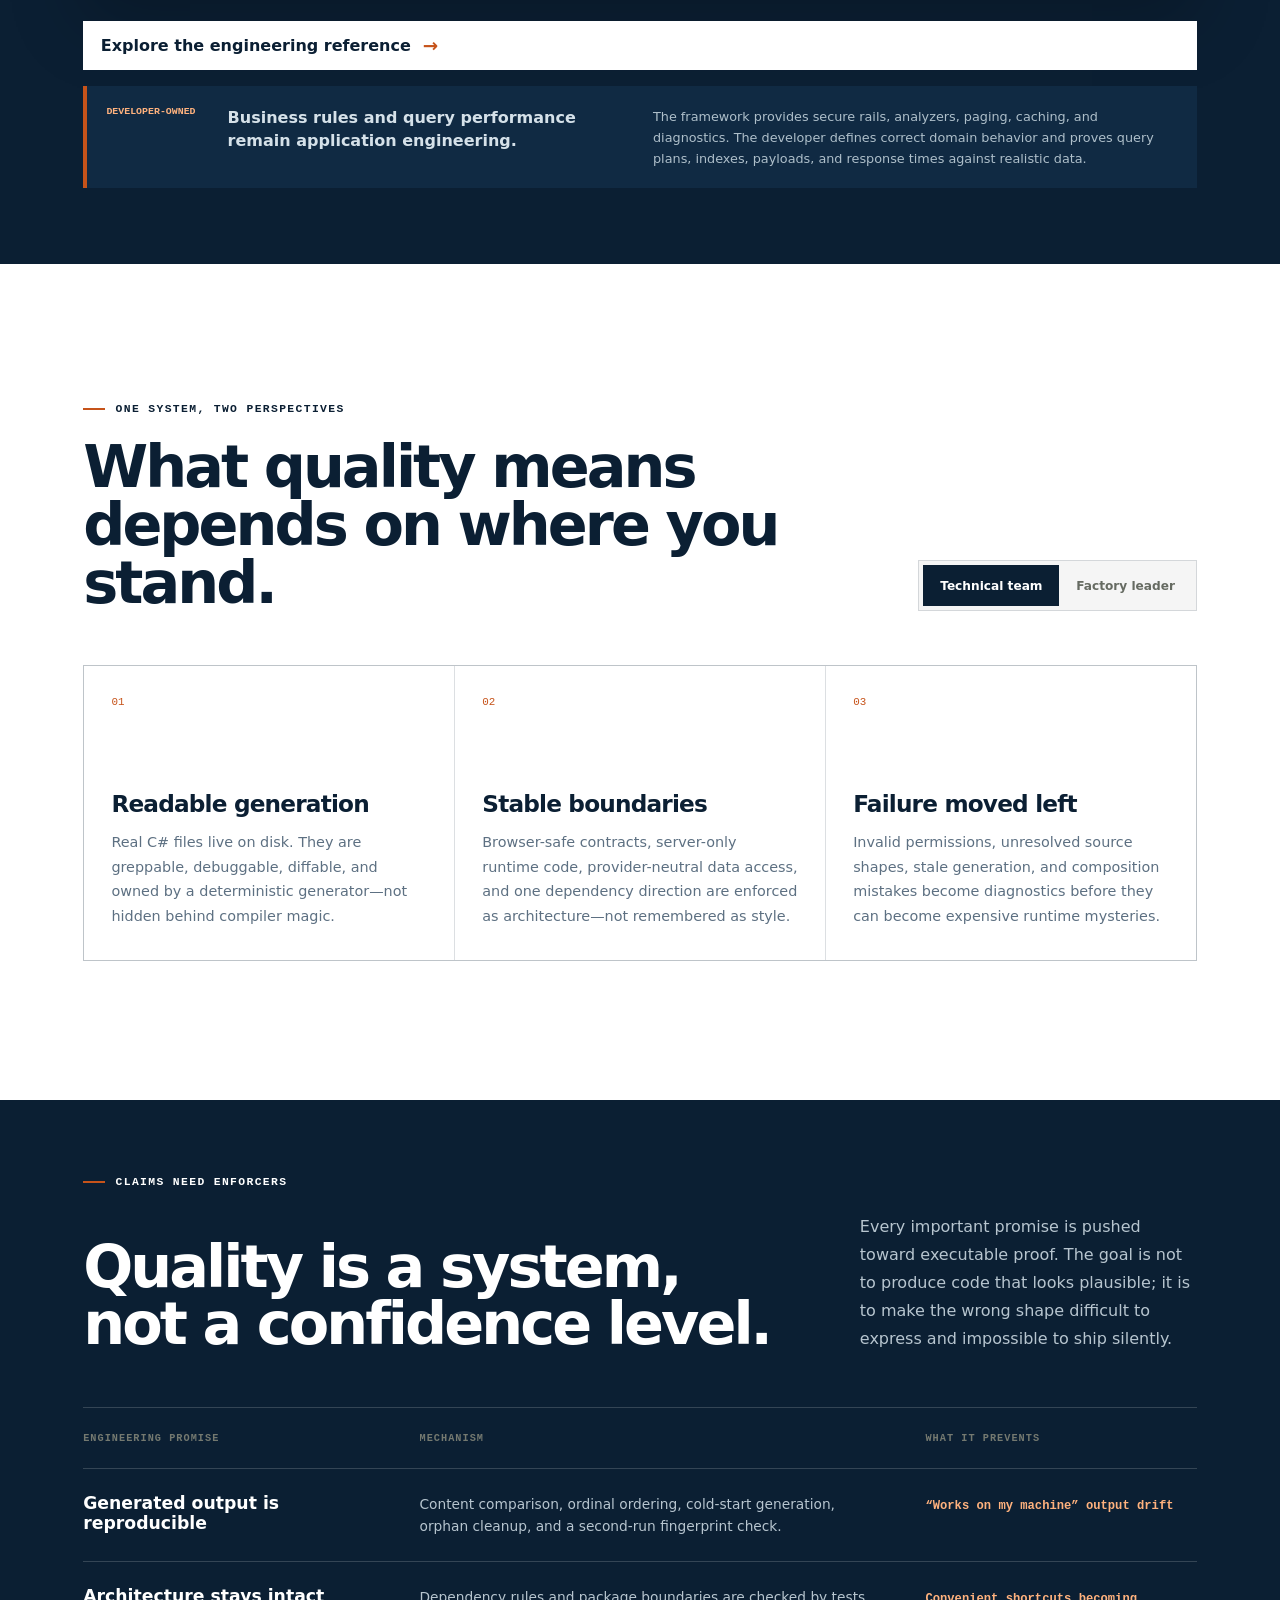
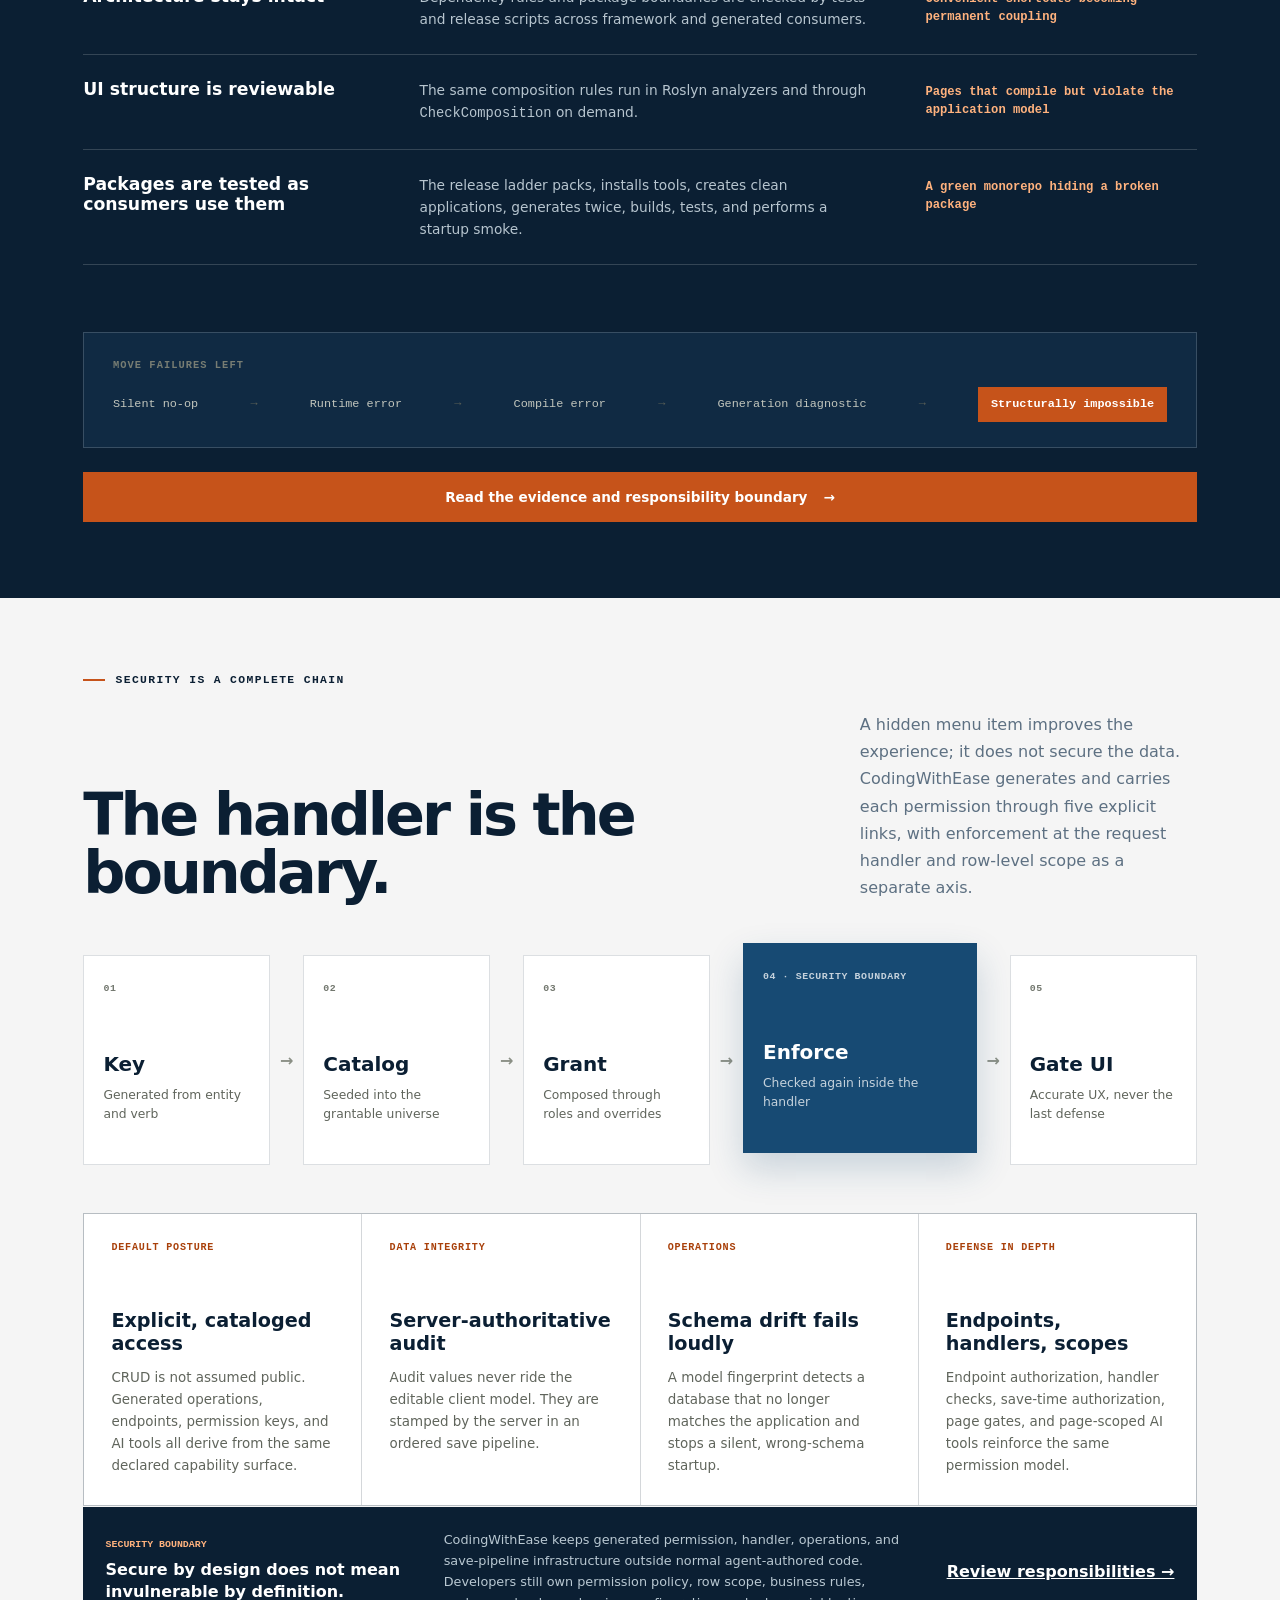
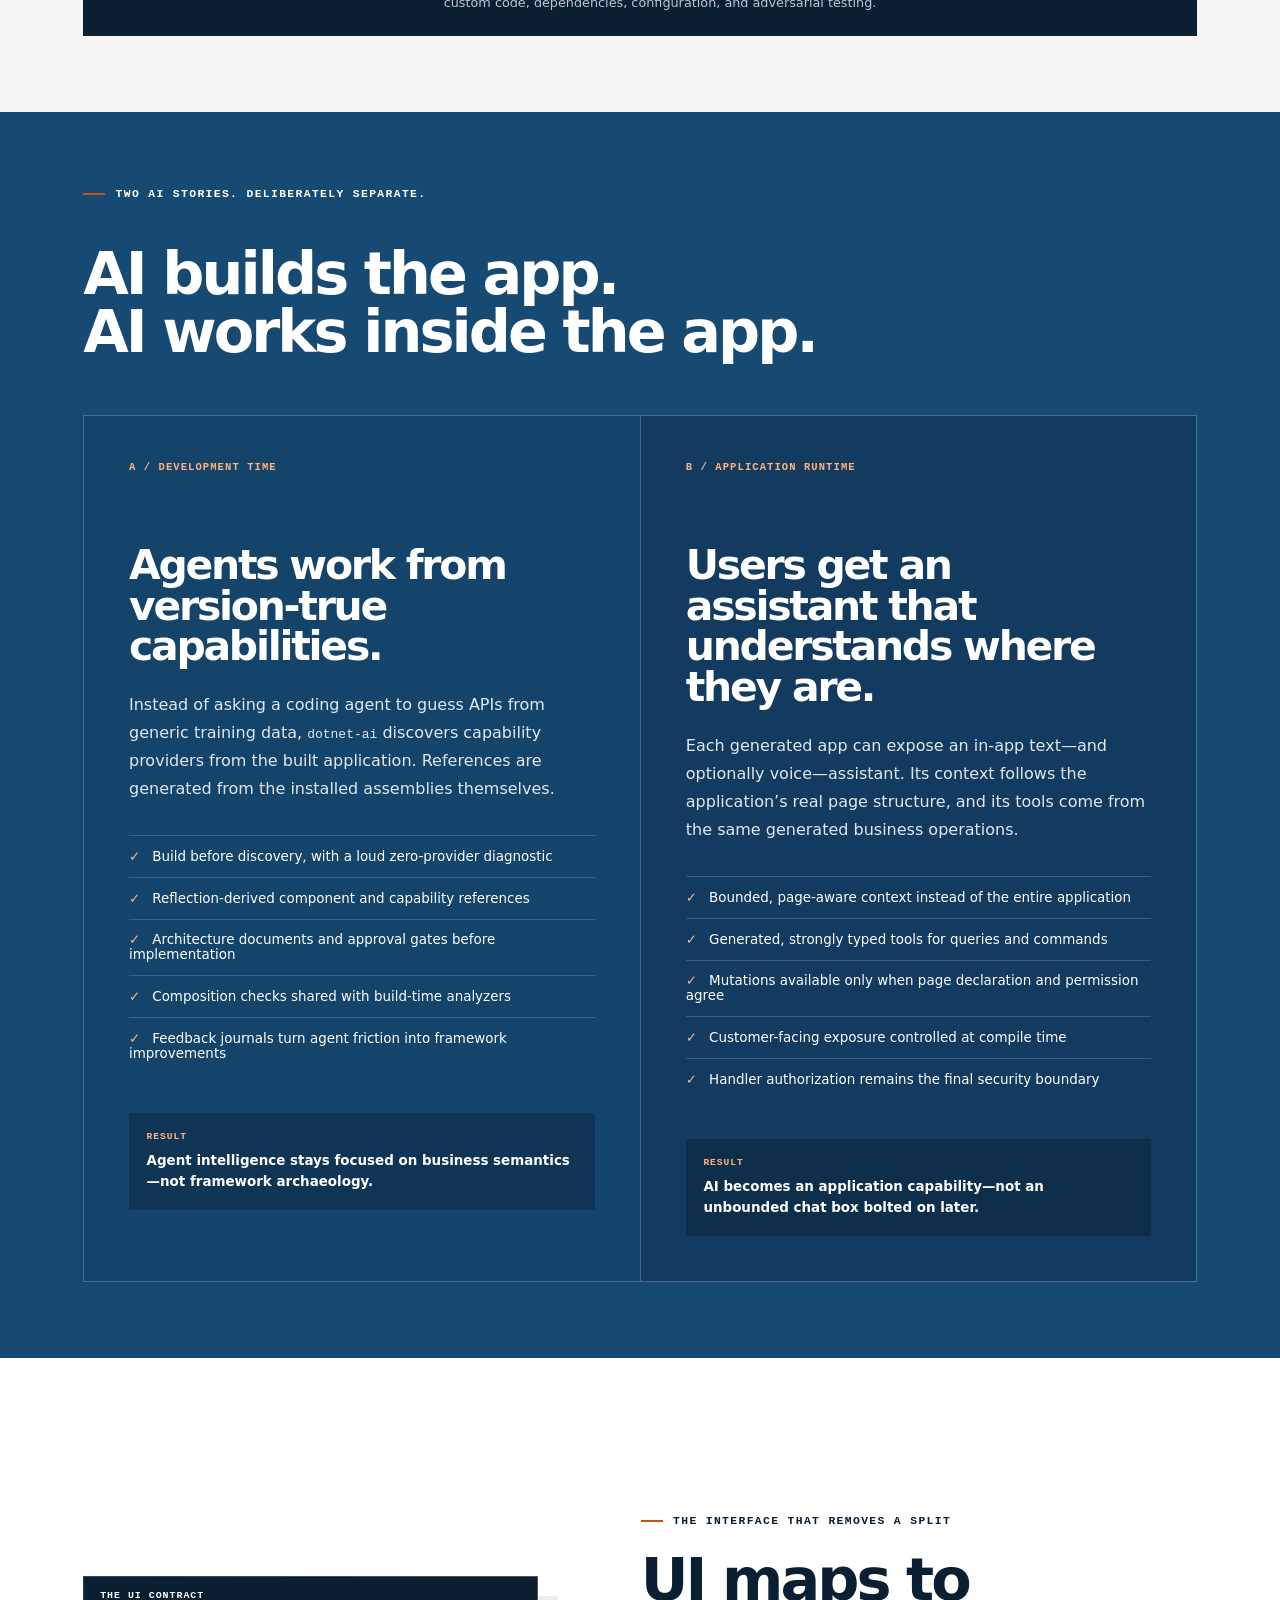
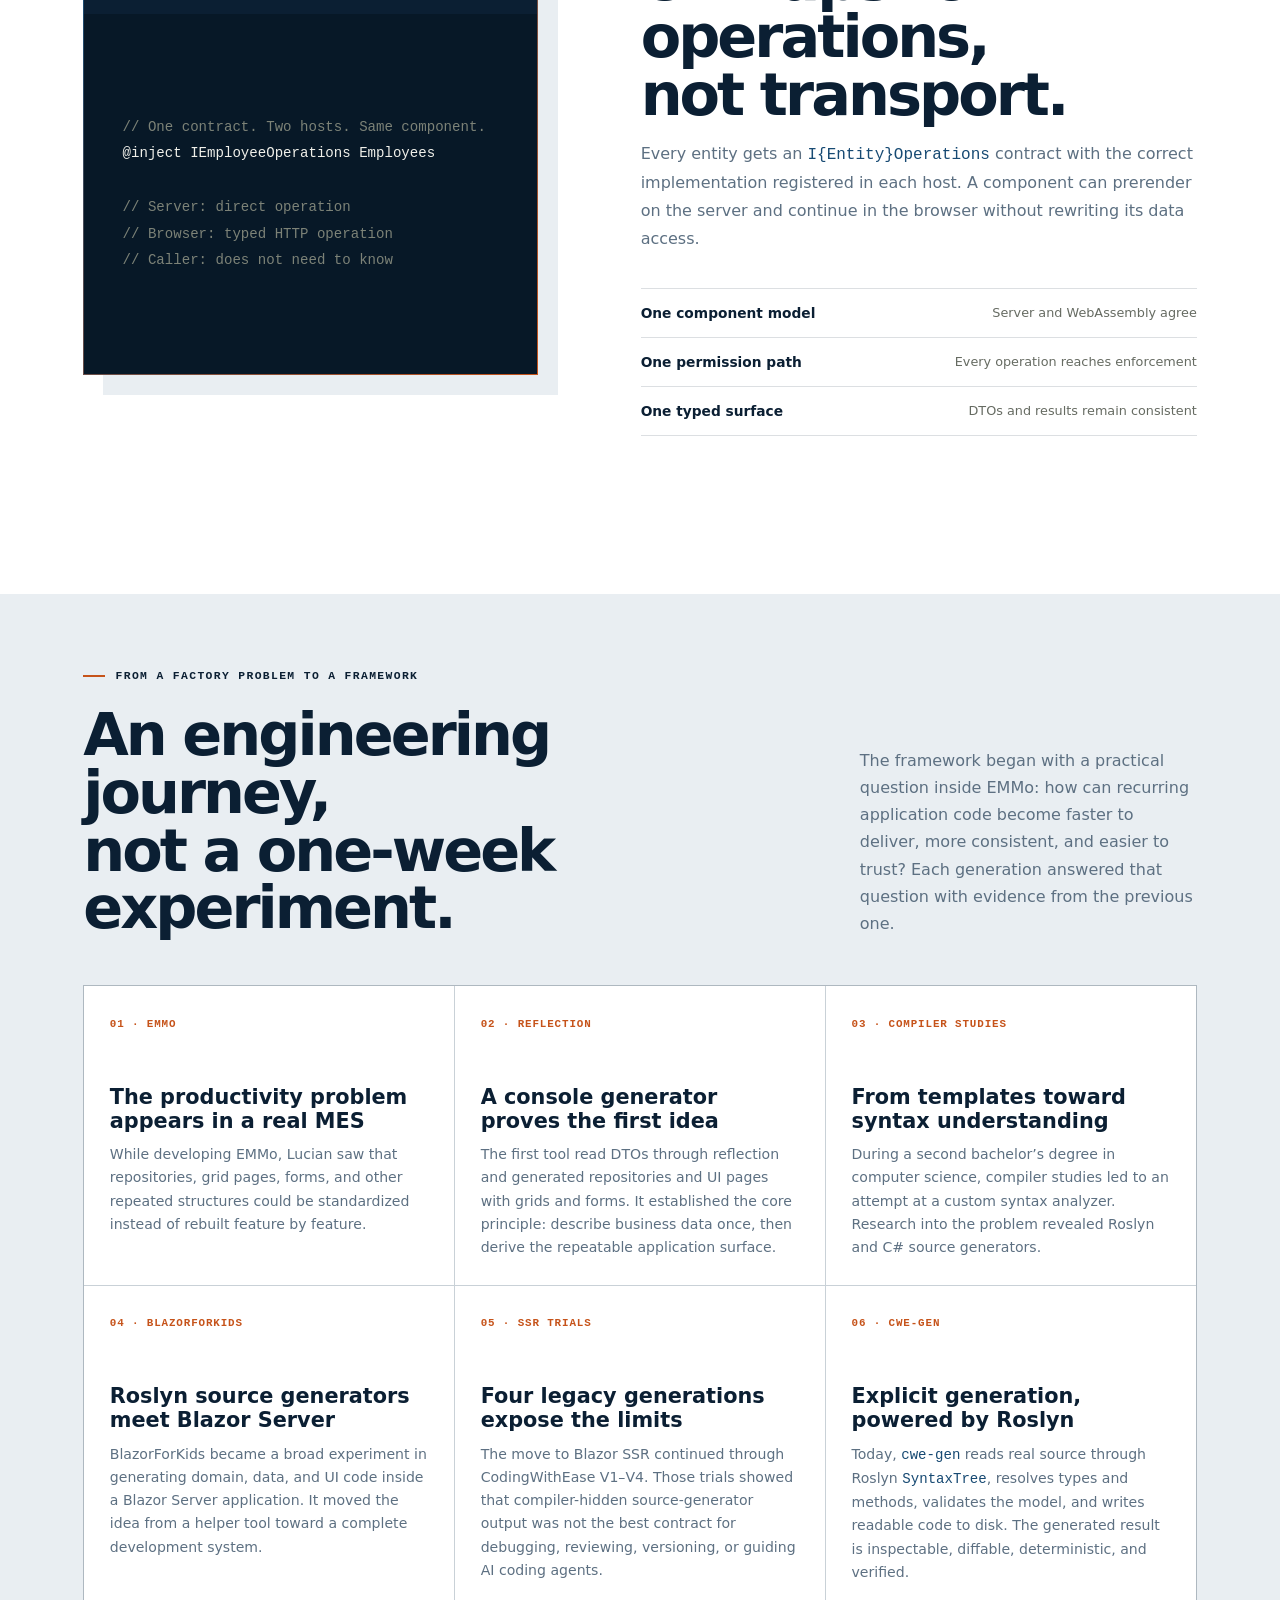
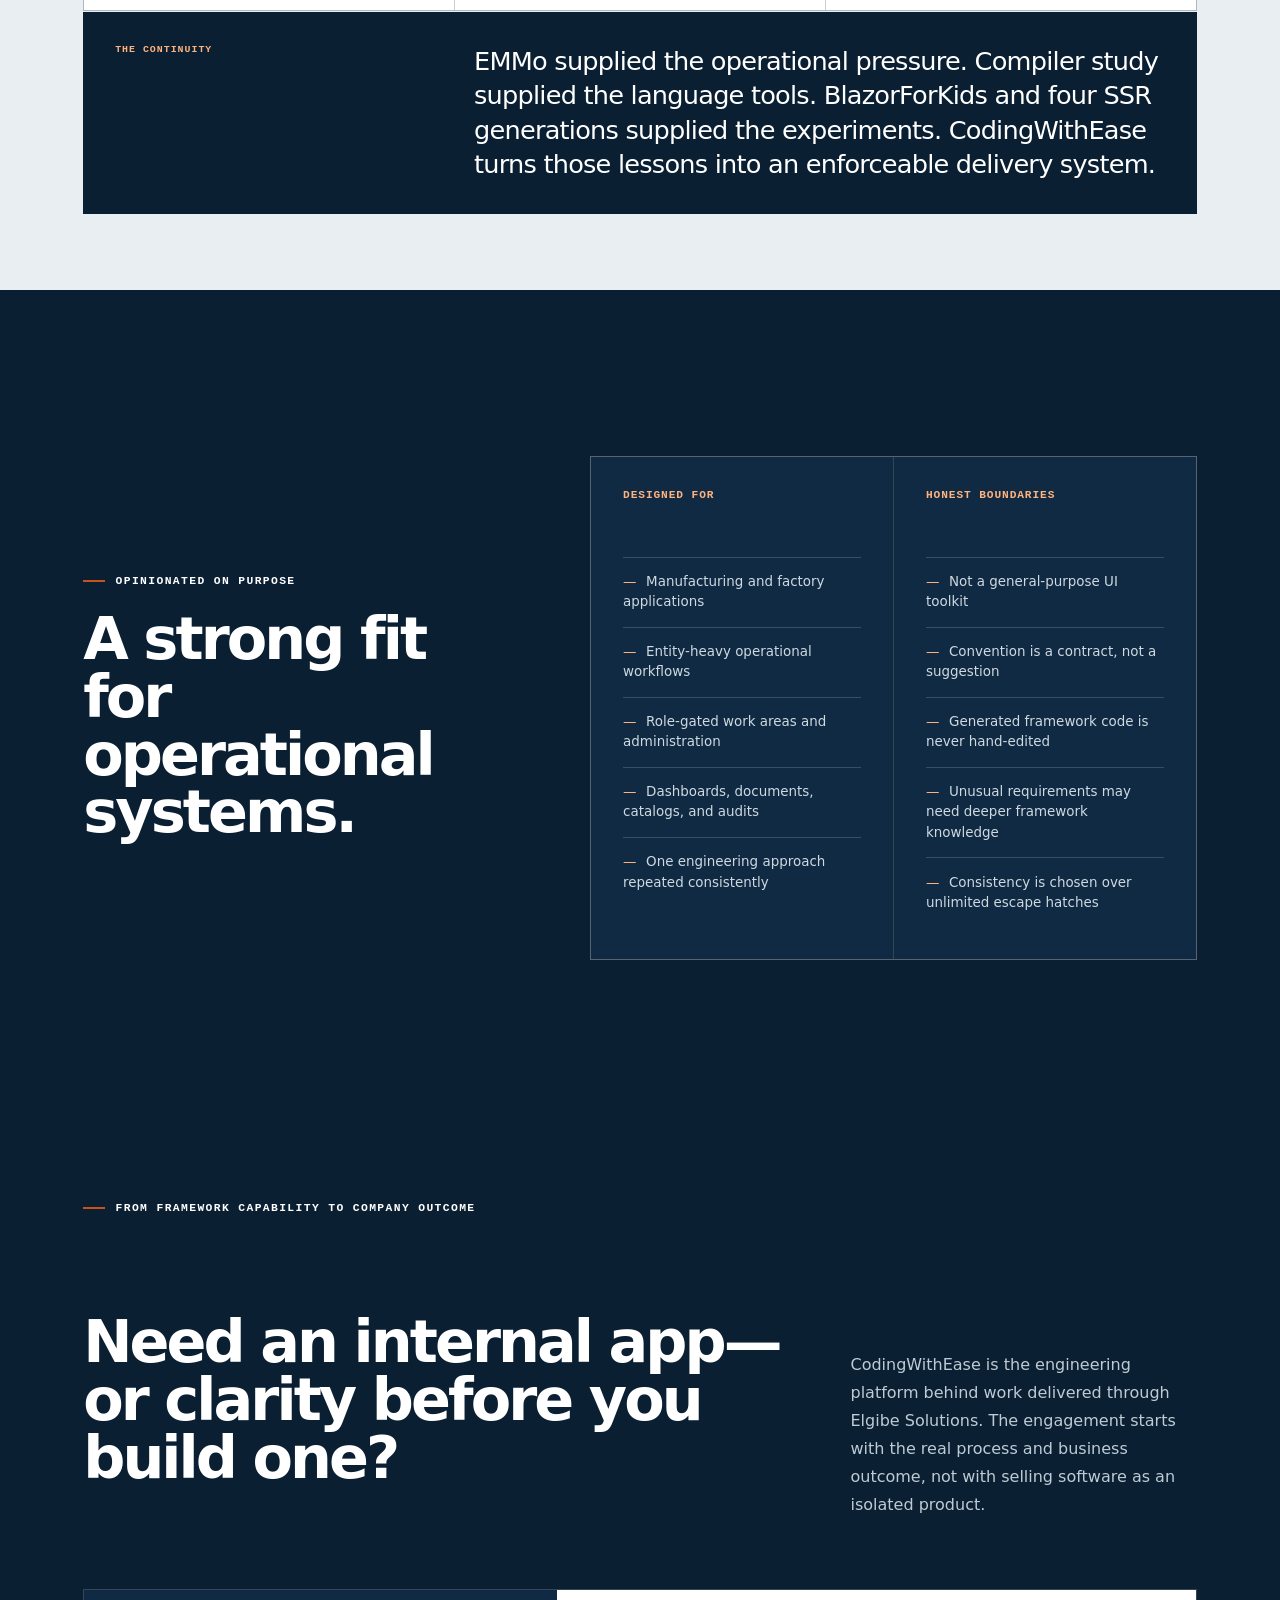
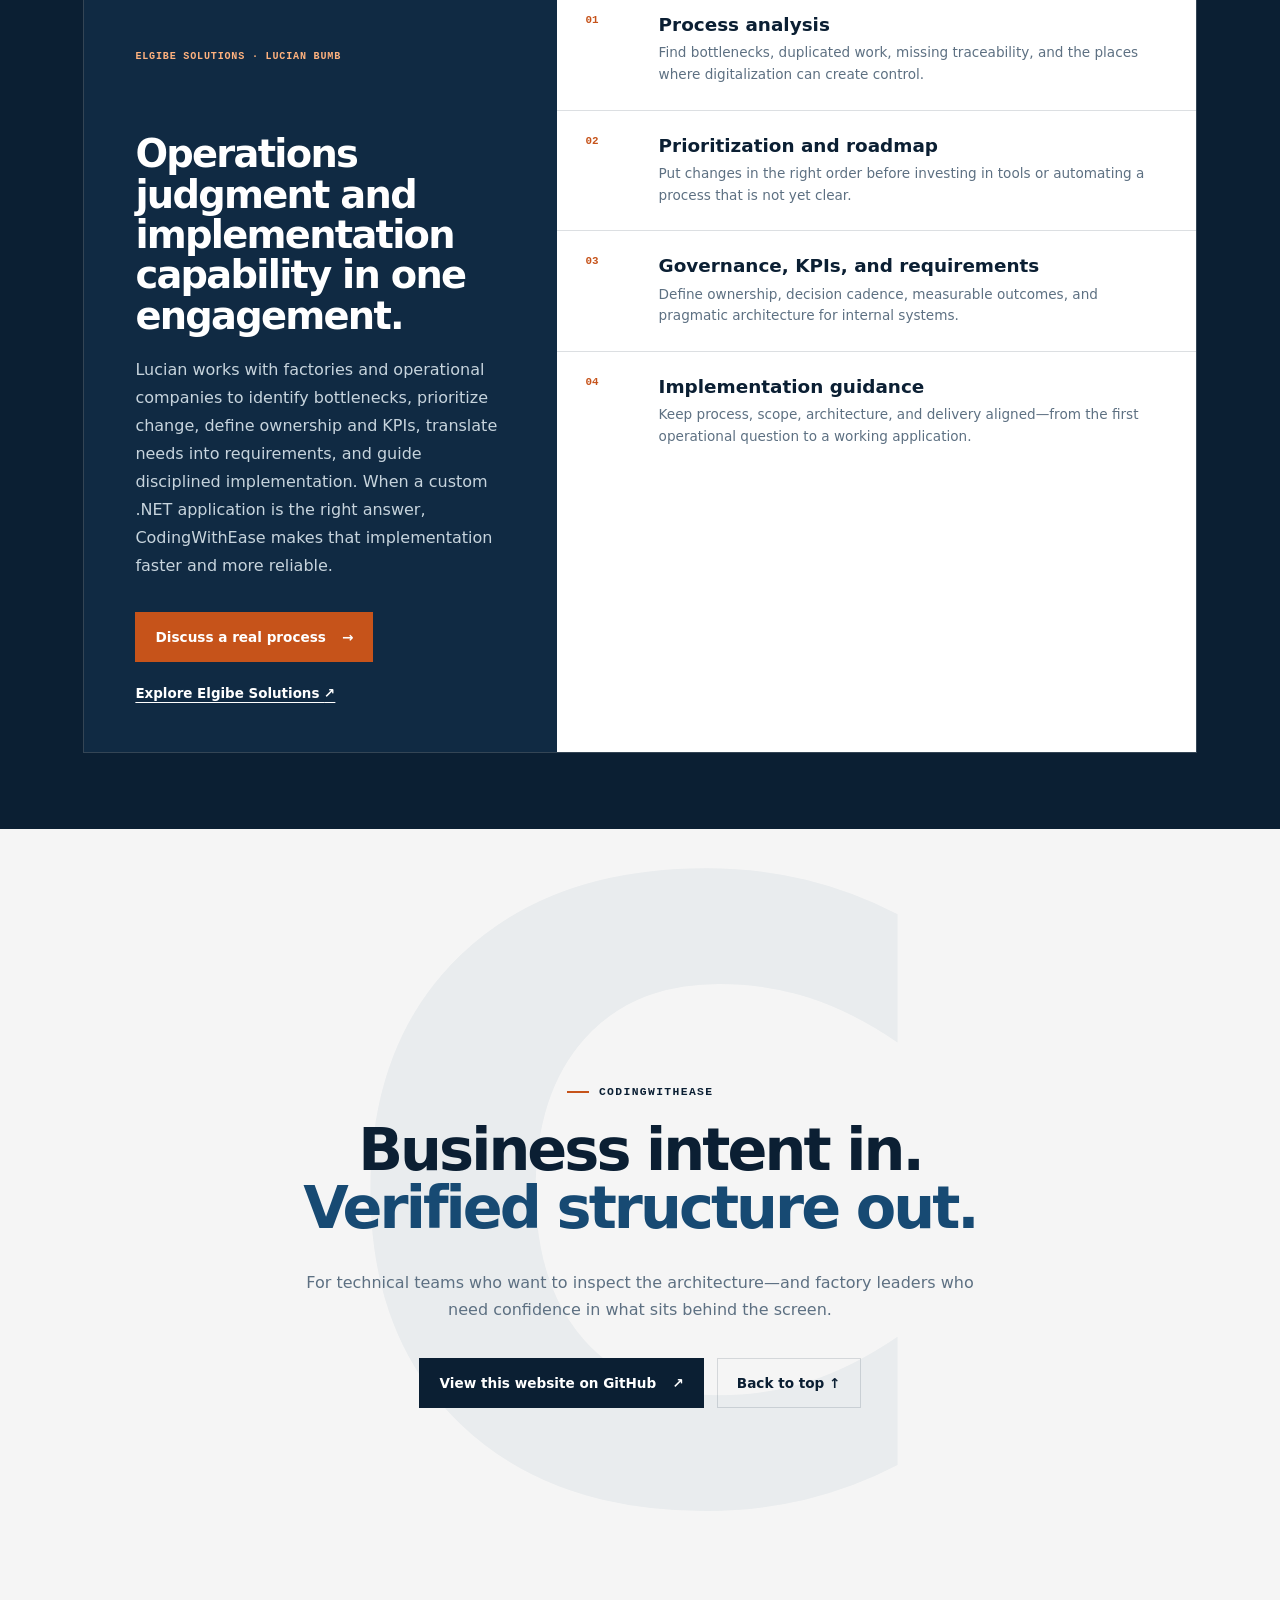
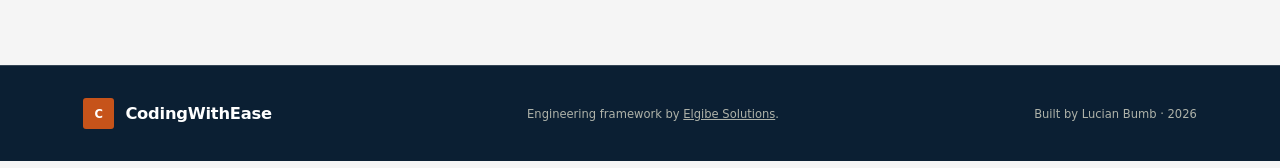
==== commit 8fbb523b: "Improve mobile navigation and add engineering diagrams" ====
--- a/index.html
+++ b/index.html
@@ -25,12 +25,20 @@
       <span class="brand-mark" aria-hidden="true">C</span>
       <span class="brand-name">CodingWithEase</span>
     </a>
-    <nav class="site-nav" aria-label="Primary navigation">
+    <button class="nav-toggle" type="button" aria-expanded="false" aria-controls="site-navigation" aria-label="Open navigation" data-nav-toggle><span class="nav-toggle-lines" aria-hidden="true"></span></button>
+    <nav class="site-nav" id="site-navigation" aria-label="Primary navigation" data-site-nav>
       <a href="#system">The system</a>
       <a href="#proof">Proof</a>
       <a href="#ai">AI strategy</a>
       <a href="#lineage">History</a>
       <a href="engineering.html">Engineering</a>
+      <div class="mobile-nav-group">
+        <span>Engineering reference</span>
+        <a href="ai-agents.html">AI coding agents</a>
+        <a href="permissions.html">Permissions</a>
+        <a href="localization.html">Localization</a>
+        <a href="evidence.html">Evidence &amp; responsibilities</a>
+      </div>
       <a class="nav-cta" href="#services">Work with Elgibe</a>
     </nav>
   </header>
@@ -44,7 +52,7 @@
         <p class="hero-intro">CodingWithEase turns business models into secure, consistent .NET applications through explicit architecture, deterministic generation, and verification that fails loudly.</p>
         <div class="hero-actions">
           <a class="button button-primary" href="#system">See how it works <span aria-hidden="true">→</span></a>
-          <a class="button button-secondary" href="#proof">Inspect the evidence</a>
+          <a class="button button-secondary" href="engineering.html">Explore engineering</a>
         </div>
       </div>
 
@@ -122,6 +130,13 @@
         <h2 id="architecture-title">From business rules to a governed server–client application.</h2>
         <p>The business model remains the source of truth. <code>cwe-gen</code> turns it into repeatable infrastructure and one typed operations boundary, while engineers keep ownership of business behavior and custom UI.</p>
       </div>
+
+      <figure class="architecture-diagram">
+        <a href="assets/diagrams/framework-architecture.svg" aria-label="Open the full-size CodingWithEase architecture diagram">
+          <img src="assets/diagrams/framework-architecture.svg" width="1440" height="810" loading="lazy" alt="CodingWithEase architecture showing authored business truth flowing through Roslyn and cwe-gen into server infrastructure and browser UI joined by I Entity Operations.">
+        </a>
+        <figcaption><strong>System architecture</strong><span>Open the diagram to inspect it at full resolution.</span></figcaption>
+      </figure>
 
       <figure class="framework-map" aria-label="CodingWithEase architecture from authored business rules through cwe-gen to server infrastructure and browser UI">
         <div class="intent-zone">
--- a/assets/styles.css
+++ b/assets/styles.css
@@ -13,6 +13,8 @@
 
 * { box-sizing: border-box; }
 html { scroll-behavior: smooth; }
+html,
+body { max-width: 100%; overflow-x: clip; }
 body {
   margin: 0;
   color: var(--ink);
@@ -89,7 +91,7 @@
 .hero-actions { display: flex; flex-wrap: wrap; gap: .8rem; margin-top: 2.2rem; }
 .button { display: inline-flex; align-items: center; justify-content: center; gap: 1rem; min-height: 50px; padding: 0 1.2rem; border: 1px solid var(--line-dark); text-decoration: none; font-size: .85rem; font-weight: 750; }
 .button-primary { color: white; background: var(--signal); border-color: var(--signal); }
-.button-primary:hover { background: #f58a46; border-color: #f58a46; }
+.button-primary:hover { color: white; background: #9f3d10; border-color: #9f3d10; }
 .button-secondary:hover { border-color: white; }
 
 .hero-console { align-self: center; width: min(100%, 560px); justify-self: end; background: #0a1b2c; border: 1px solid rgba(255,255,255,.2); box-shadow: 20px 20px 0 rgba(228, 111, 37, .9); font-family: var(--mono); }
@@ -297,6 +299,41 @@
   html { scroll-behavior: auto; }
 }
 
+.architecture-diagram {
+  margin: 0 auto clamp(3rem, 6vw, 5rem);
+  overflow: hidden;
+  border: 1px solid var(--line-light);
+  background: #071724;
+  box-shadow: 0 24px 60px rgba(11,31,51,.15);
+}
+.architecture-diagram a {
+  display: block;
+  max-width: 100%;
+  overflow-x: auto;
+  overscroll-behavior-inline: contain;
+  scrollbar-width: none;
+  -webkit-overflow-scrolling: touch;
+}
+.architecture-diagram a::-webkit-scrollbar { display: none; }
+.architecture-diagram img { display: block; width: 100%; height: auto; }
+.architecture-diagram figcaption {
+  display: flex;
+  justify-content: space-between;
+  gap: 1rem;
+  padding: .9rem 1rem;
+  color: #b9c8d2;
+  border-top: 1px solid #263e52;
+  background: #071724;
+  font: 700 .64rem/1.5 var(--mono);
+}
+.architecture-diagram figcaption strong { color: var(--signal-light); }
+
+@media (max-width: 600px) {
+  .architecture-diagram { width: 100%; max-width: 100%; margin-inline: 0; }
+  .architecture-diagram img { width: 900px; max-width: none; }
+  .architecture-diagram figcaption { flex-direction: column; }
+}
+
 /* Corporate visual system */
 :root {
   --ink: #0b1f33;
@@ -602,7 +639,7 @@
 .framework-map figcaption span { color: #aebfca; font-size: .66rem; line-height: 1.45; }
 .engineering-reference-link { display: inline-flex; align-items: center; gap: .75rem; margin-top: 1.5rem; padding: .9rem 1.1rem; color: var(--ink); border: 1px solid var(--line); background: white; font-weight: 800; text-decoration: none; }
 .engineering-reference-link span { color: var(--signal); font-size: 1.15rem; }
-.engineering-reference-link:hover { color: white; border-color: var(--signal); background: var(--signal); }
+.engineering-reference-link:hover { color: white; border-color: #9f3d10; background: #9f3d10; }
 .engineering-reference-link:hover span { color: white; }
 .architecture-responsibility { display: grid; grid-template-columns: auto minmax(240px,.75fr) 1fr; gap: 1rem 2rem; align-items: start; margin-top: 1rem; padding: 1.2rem; color: #d5e1e9; border-left: 4px solid var(--signal); background: #102a43; }
 .architecture-responsibility span, .security-boundary-note span { color: var(--signal-light); font: 800 .62rem var(--mono); text-transform: uppercase; }
@@ -728,8 +765,8 @@
 .closing-mark { color: rgba(23,74,115,.055); }
 .closing h2 em { color: var(--blue); }
 .closing > p:not(.eyebrow) { color: var(--muted); }
-.button-dark { background: var(--ink); border-color: var(--ink); }
-.button-dark:hover { background: var(--signal); border-color: var(--signal); }
+.button-dark { color: white; background: var(--ink); border-color: var(--ink); }
+.button-dark:hover { color: white; background: #9f3d10; border-color: #9f3d10; }
 footer { background: var(--ink); }
 
 @media (max-width: 1100px) {
@@ -794,3 +831,120 @@
   .security-boundary-note { grid-template-columns: 1fr; }
   .security-boundary-note a { justify-self: start; }
 }
+
+/* Responsive primary navigation */
+.nav-toggle,
+.mobile-nav-group { display: none; }
+
+.nav-toggle {
+  width: 44px;
+  height: 44px;
+  padding: 0;
+  color: var(--ink);
+  border: 1px solid rgba(11,31,51,.22);
+  background: transparent;
+  cursor: pointer;
+}
+.nav-toggle-lines,
+.nav-toggle-lines::before,
+.nav-toggle-lines::after {
+  display: block;
+  width: 20px;
+  height: 2px;
+  margin-inline: auto;
+  background: currentColor;
+  transition: transform .2s ease, opacity .2s ease;
+}
+.nav-toggle-lines { position: relative; }
+.nav-toggle-lines::before,
+.nav-toggle-lines::after { position: absolute; left: 0; content: ""; }
+.nav-toggle-lines::before { top: -6px; }
+.nav-toggle-lines::after { top: 6px; }
+.nav-toggle[aria-expanded="true"] .nav-toggle-lines { background: transparent; }
+.nav-toggle[aria-expanded="true"] .nav-toggle-lines::before { transform: translateY(6px) rotate(45deg); }
+.nav-toggle[aria-expanded="true"] .nav-toggle-lines::after { transform: translateY(-6px) rotate(-45deg); }
+
+@media (max-width: 1000px) {
+  .site-header { z-index: 200; }
+  .js .nav-toggle { display: block; margin-left: auto; }
+  .js .site-nav {
+    position: fixed;
+    inset: 68px 0 auto auto;
+    display: flex;
+    flex-direction: column;
+    align-items: stretch;
+    gap: 0;
+    width: min(420px, 100%);
+    max-height: calc(100dvh - 68px);
+    padding: 1rem 1.25rem 1.5rem;
+    overflow-y: auto;
+    visibility: hidden;
+    background: #f5f5f5;
+    border-top: 1px solid #d4dde4;
+    box-shadow: -18px 28px 48px rgba(5,22,36,.2);
+    transform: translateX(105%);
+    transition: transform .24s ease, visibility .24s;
+  }
+  .js .site-nav.is-open { visibility: visible; transform: translateX(0); }
+  .js .site-nav > a,
+  .js .site-nav .mobile-nav-group > a,
+  .js .docs-header .site-nav > a {
+    display: flex !important;
+    align-items: center;
+    min-height: 50px;
+    padding: .7rem .2rem;
+    color: var(--ink);
+    border-bottom: 1px solid #d8e0e6;
+    font-size: .92rem;
+  }
+  .js .site-nav .nav-cta {
+    justify-content: center;
+    margin-top: 1rem;
+    padding-inline: 1rem;
+    color: #ffffff !important;
+    background: #0b1f33 !important;
+    border-bottom: 0;
+  }
+  .js .site-nav .nav-cta:hover,
+  .js .site-nav .nav-cta:focus-visible {
+    color: #ffffff !important;
+    background: #9f3d10 !important;
+  }
+  .mobile-nav-group { display: grid; margin-top: .8rem; }
+  .mobile-nav-group > span {
+    padding: .8rem .2rem .35rem;
+    color: #526473;
+    font: 800 .62rem var(--mono);
+    letter-spacing: .09em;
+    text-transform: uppercase;
+  }
+  body.nav-is-open { overflow: hidden; }
+  body.nav-is-open::before {
+    position: fixed;
+    inset: 68px 0 0;
+    z-index: 150;
+    content: "";
+    background: rgba(5,22,36,.58);
+  }
+}
+
+.site-nav a:focus-visible,
+.button:focus-visible,
+.page-next a:focus-visible,
+.engineering-reference-link:focus-visible,
+.text-link:focus-visible {
+  outline: 3px solid #ffad7f;
+  outline-offset: 3px;
+}
+
+@media (max-width: 720px) {
+  .js .site-nav { inset-block-start: 64px; max-height: calc(100dvh - 64px); }
+  body.nav-is-open::before { inset-block-start: 64px; }
+}
+
+@media (prefers-reduced-motion: reduce) {
+  .site-nav,
+  .nav-toggle-lines,
+  .nav-toggle-lines::before,
+  .nav-toggle-lines::after { transition: none !important; }
+}
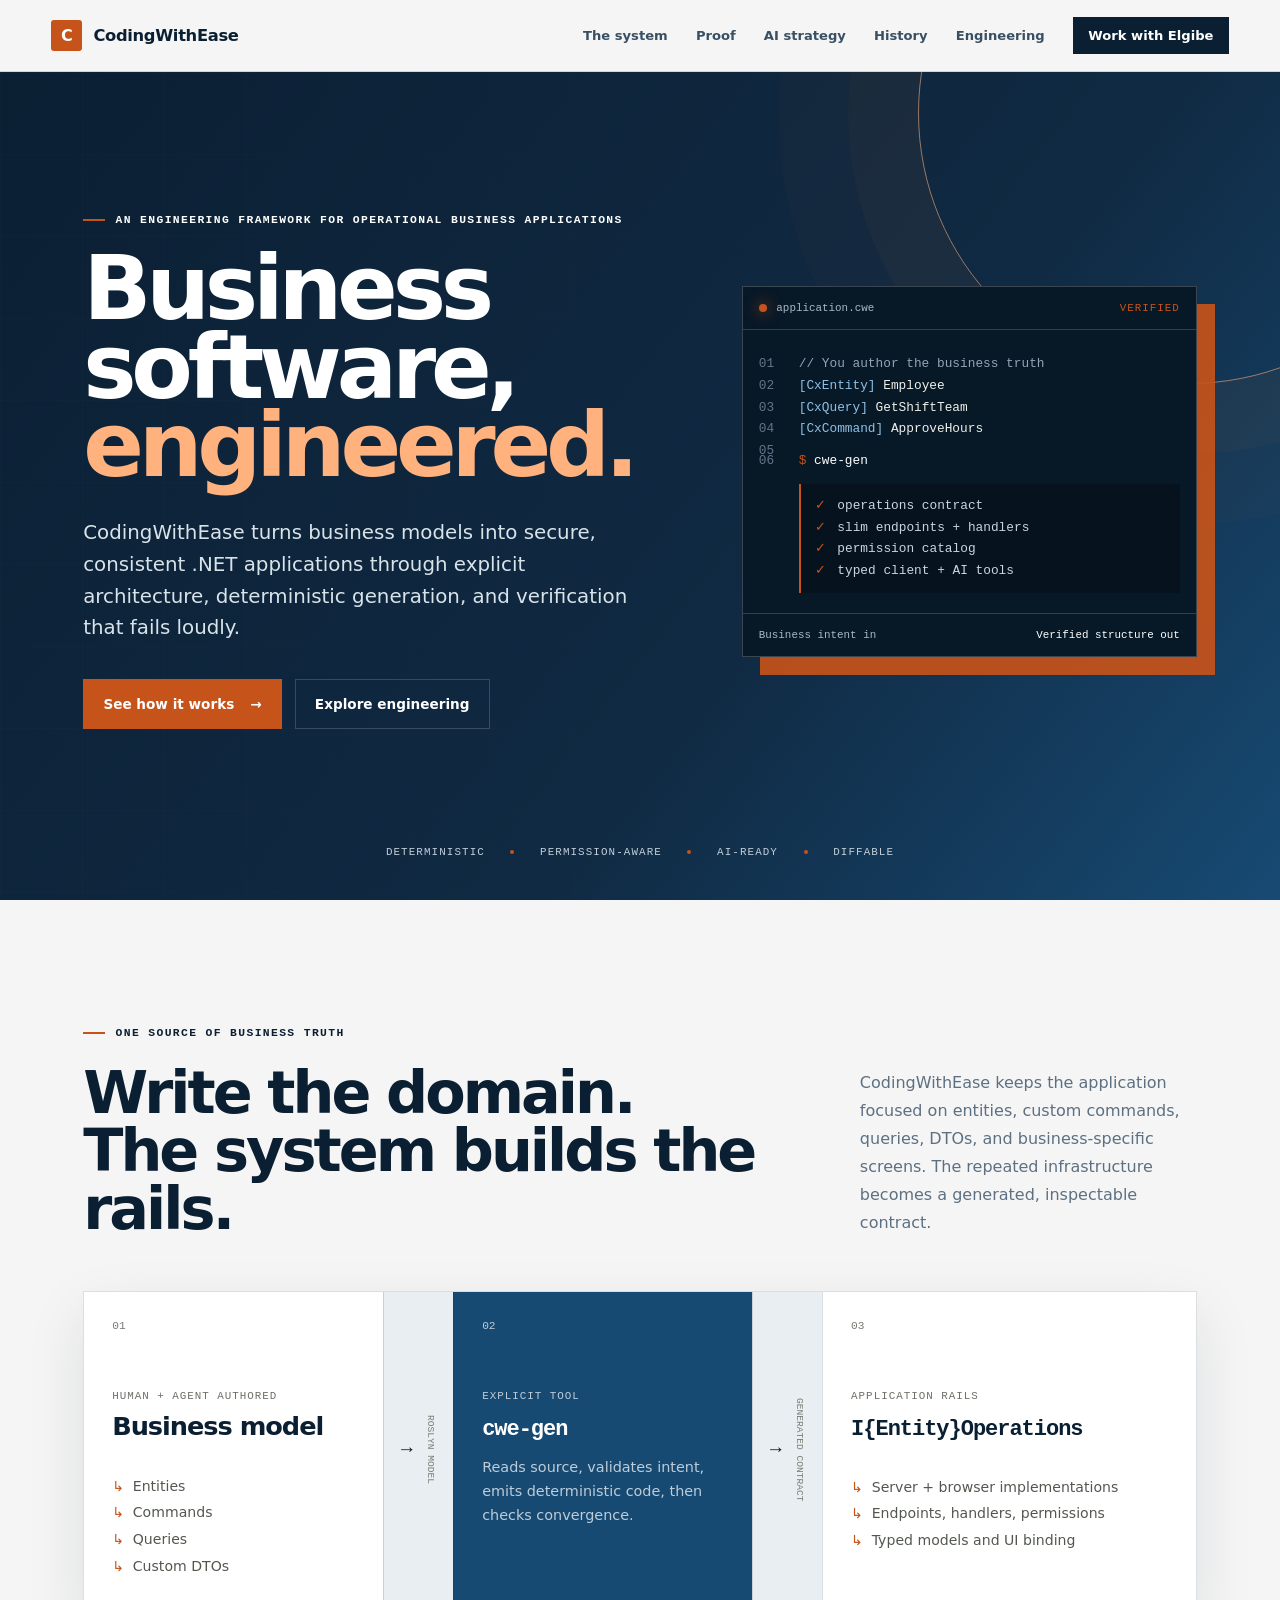
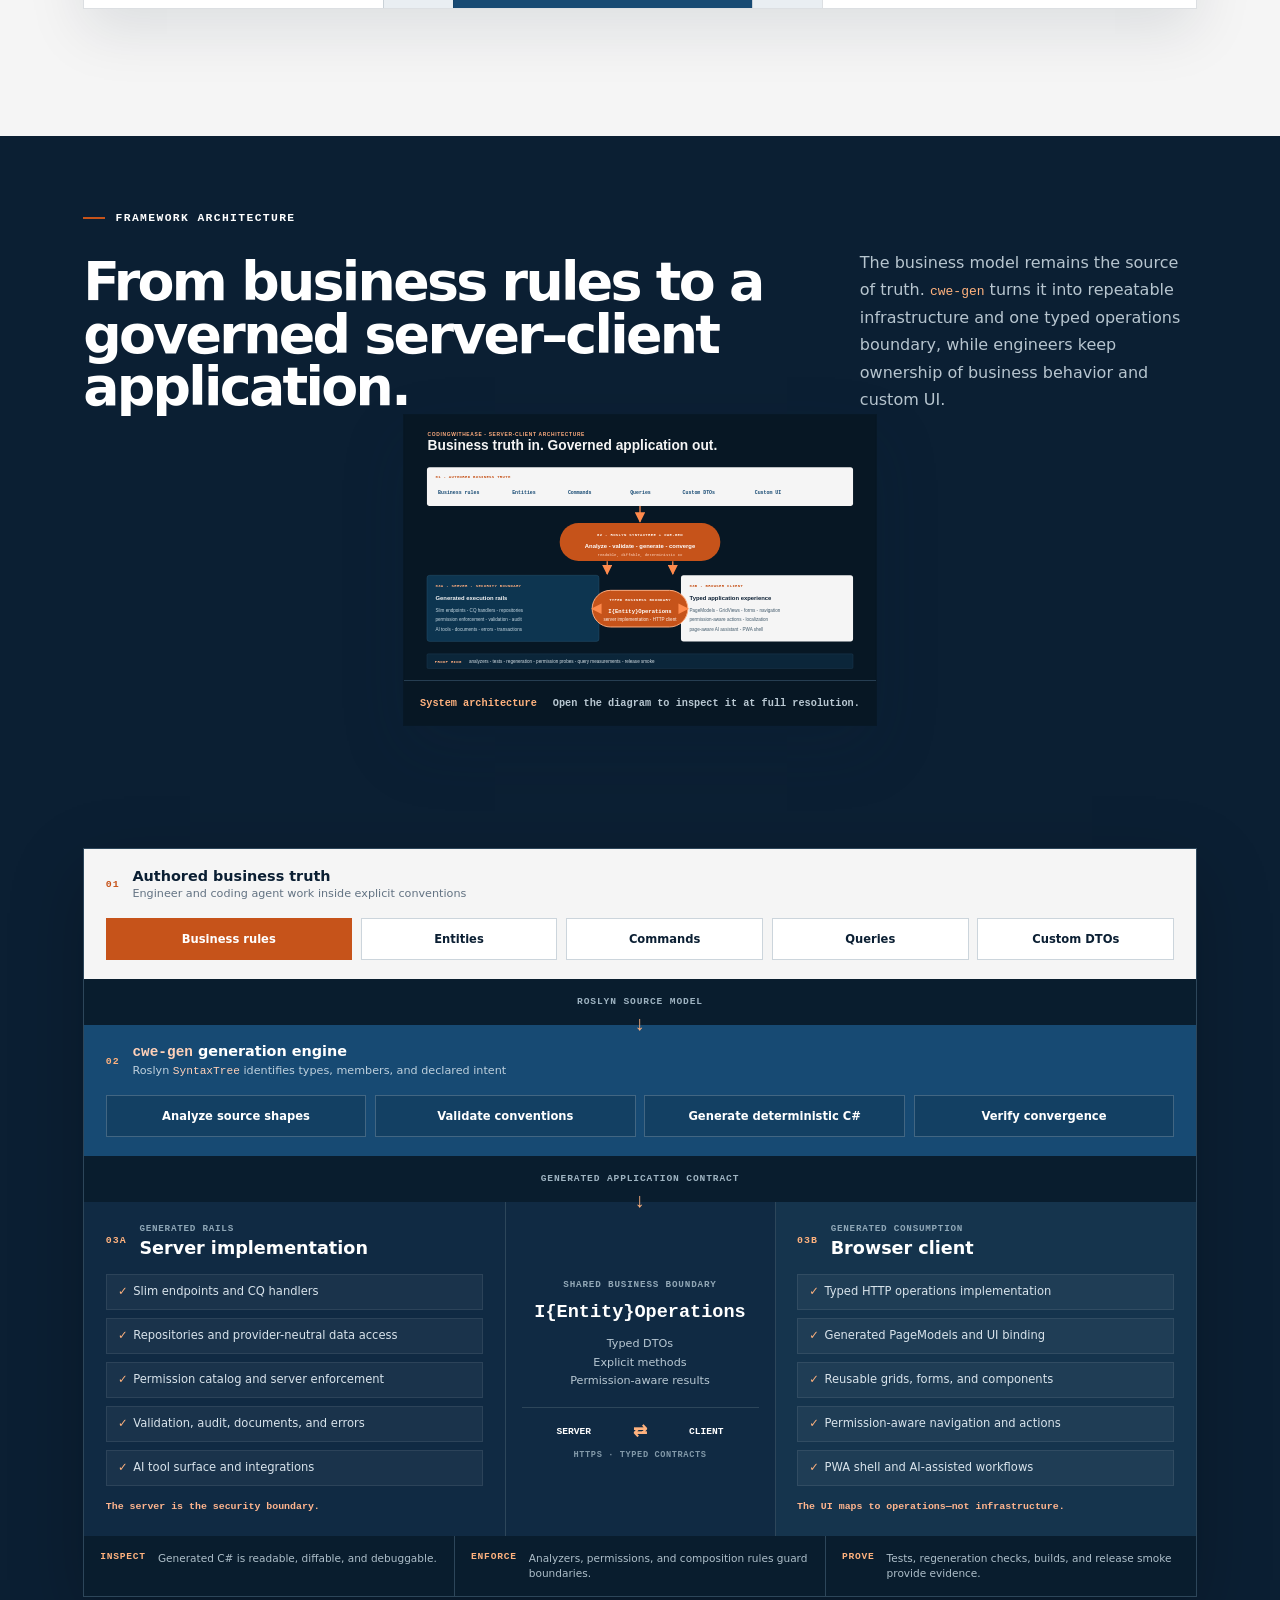
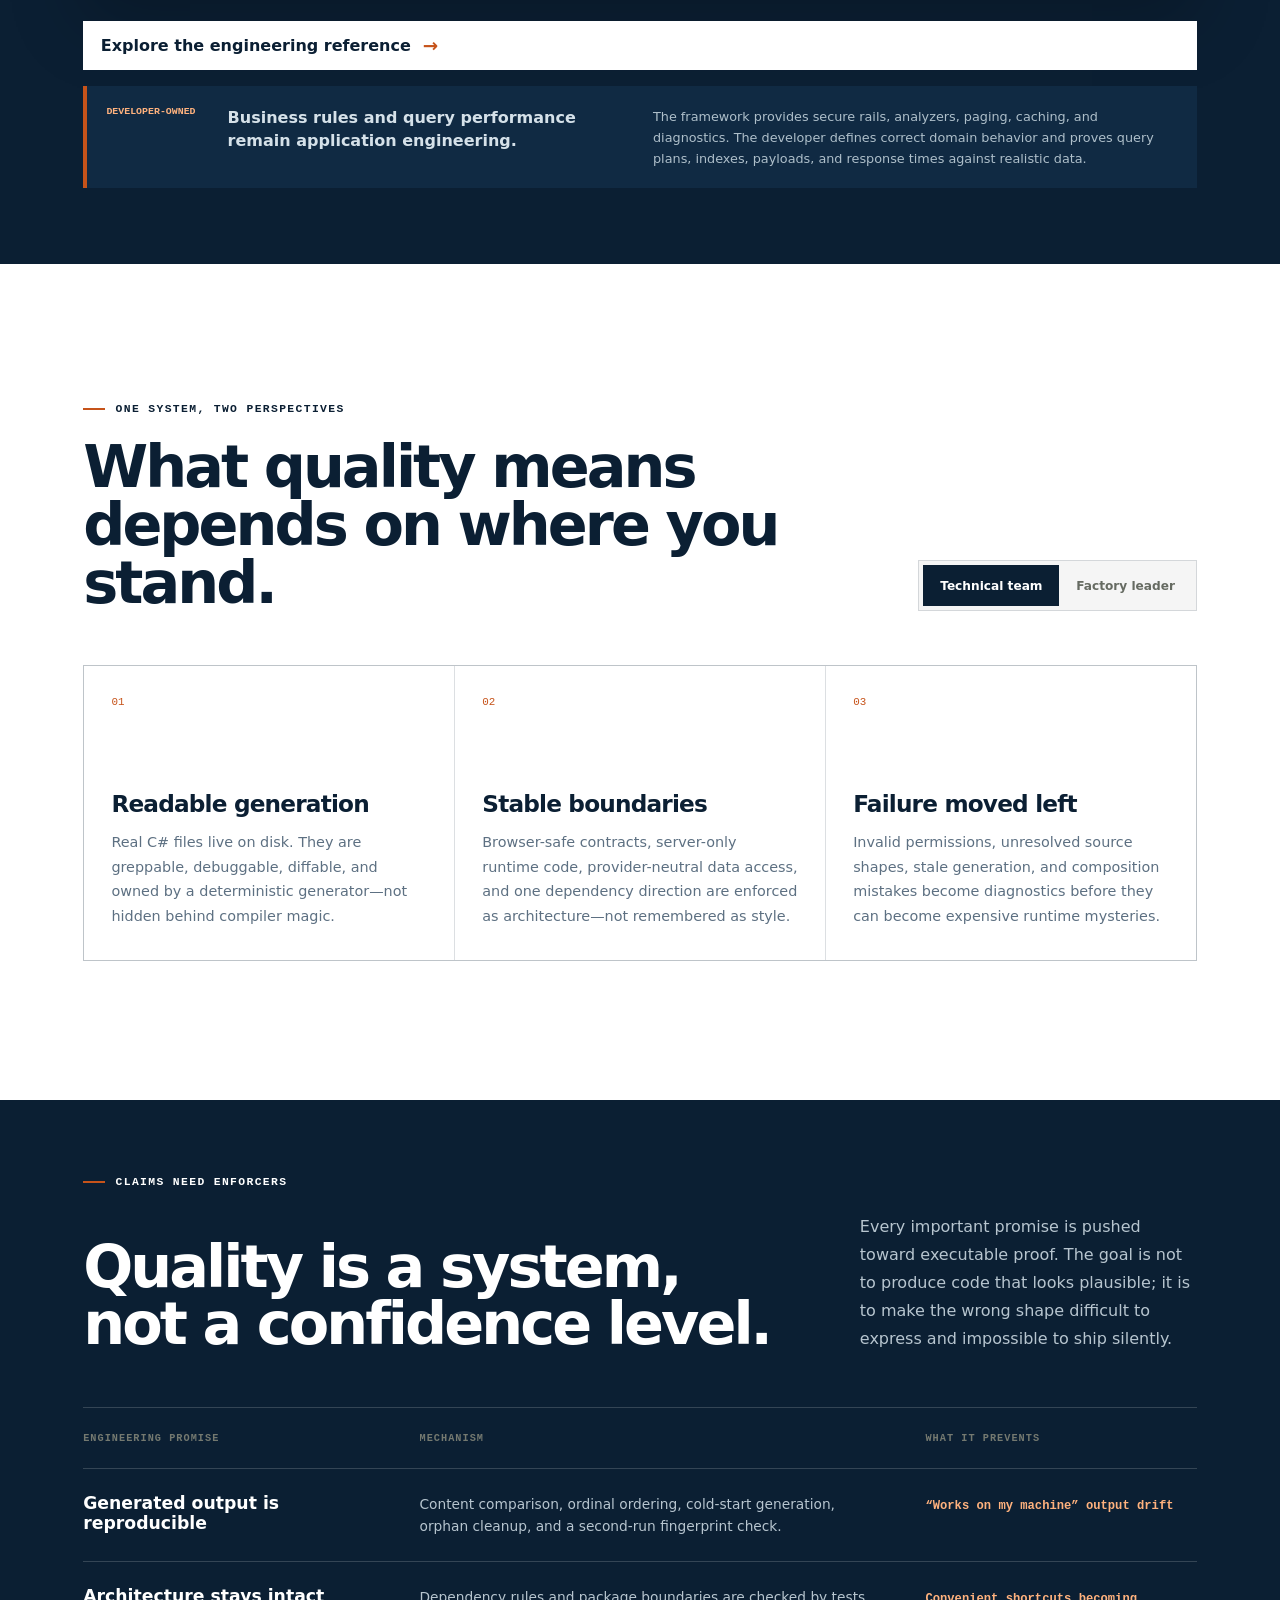
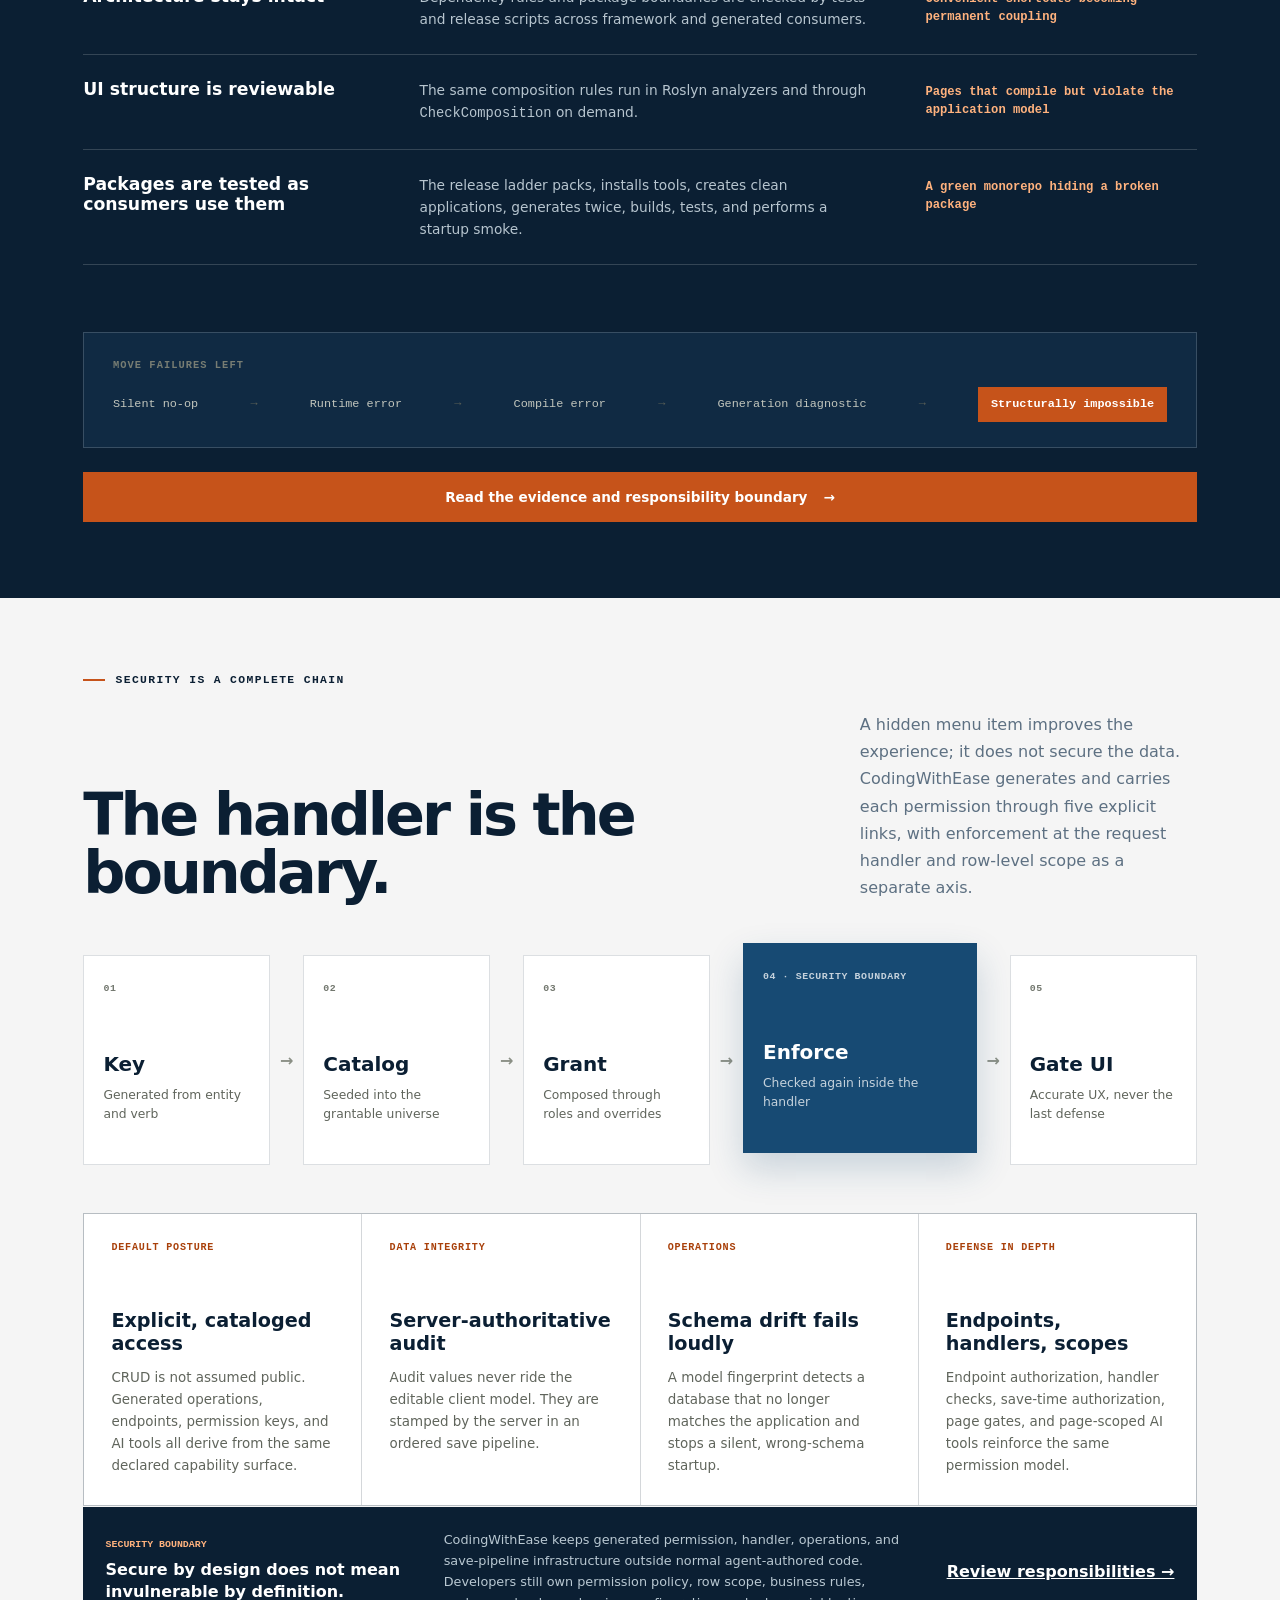
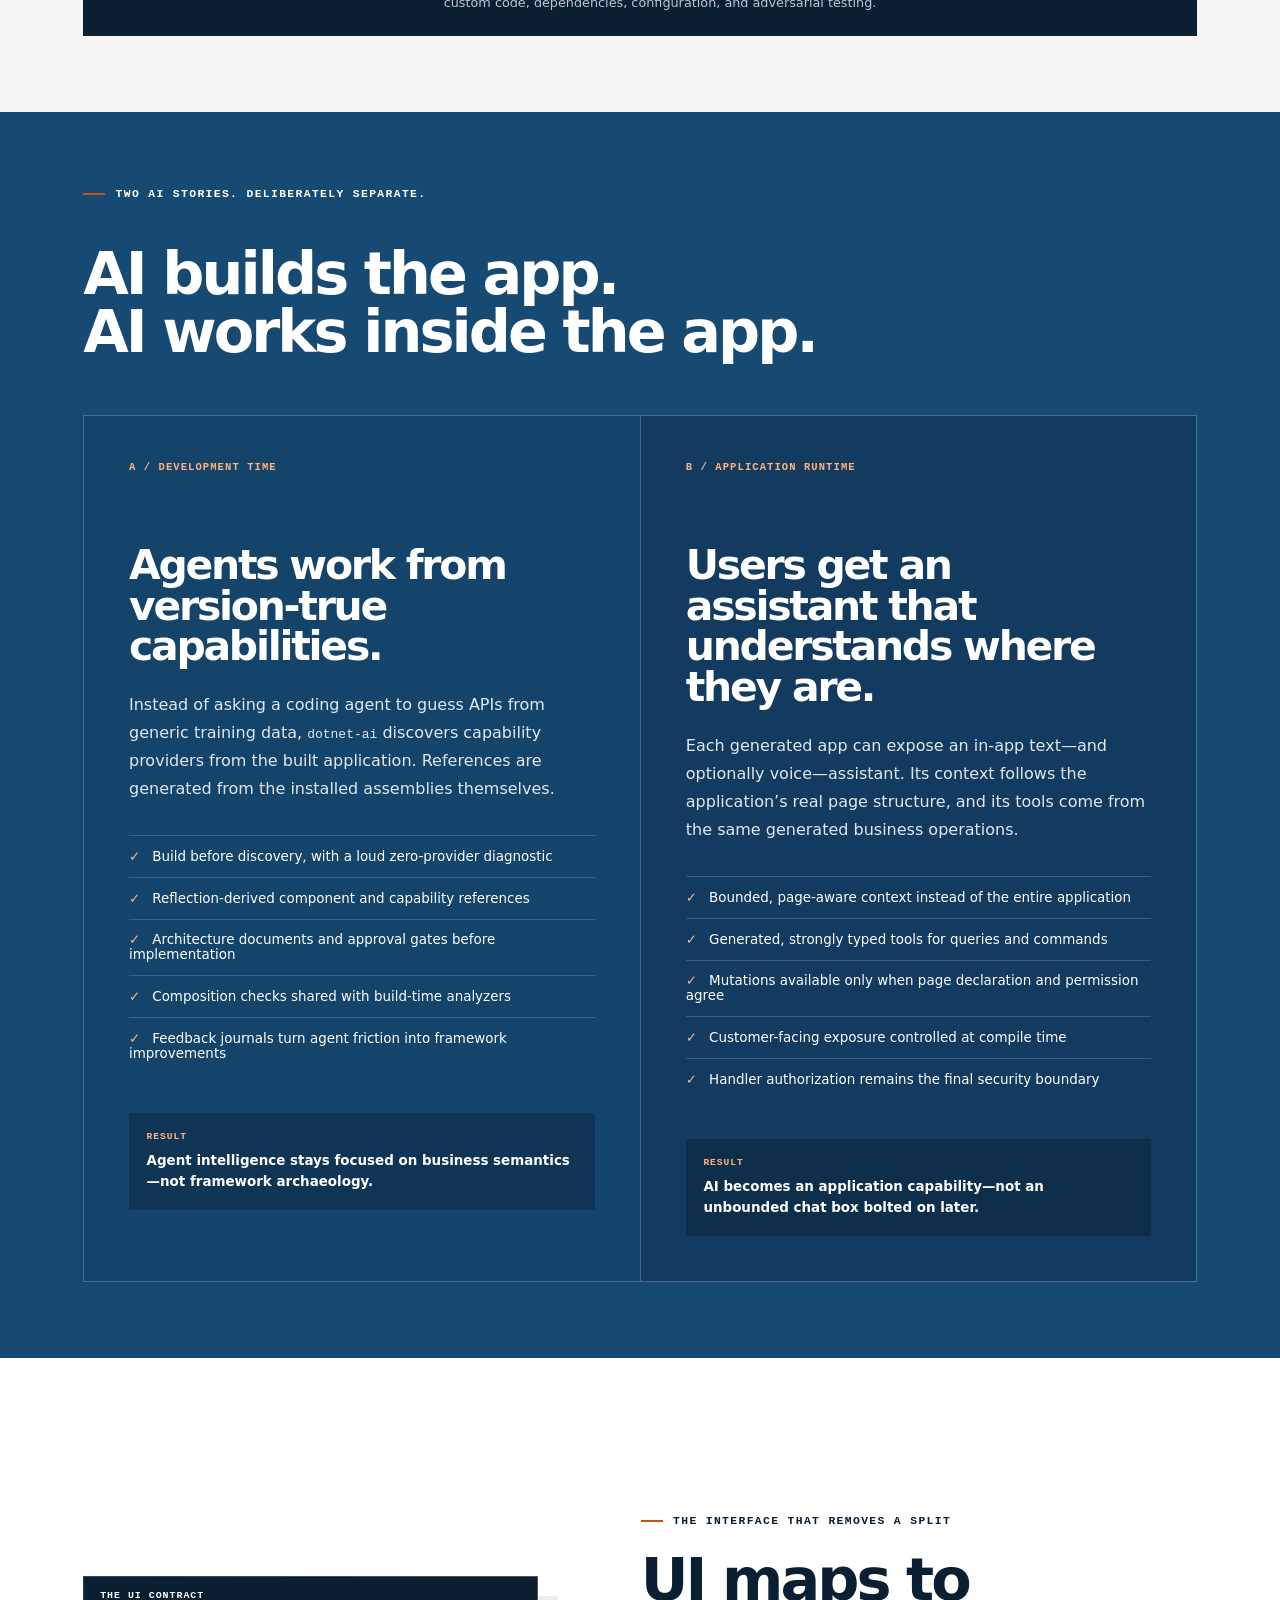
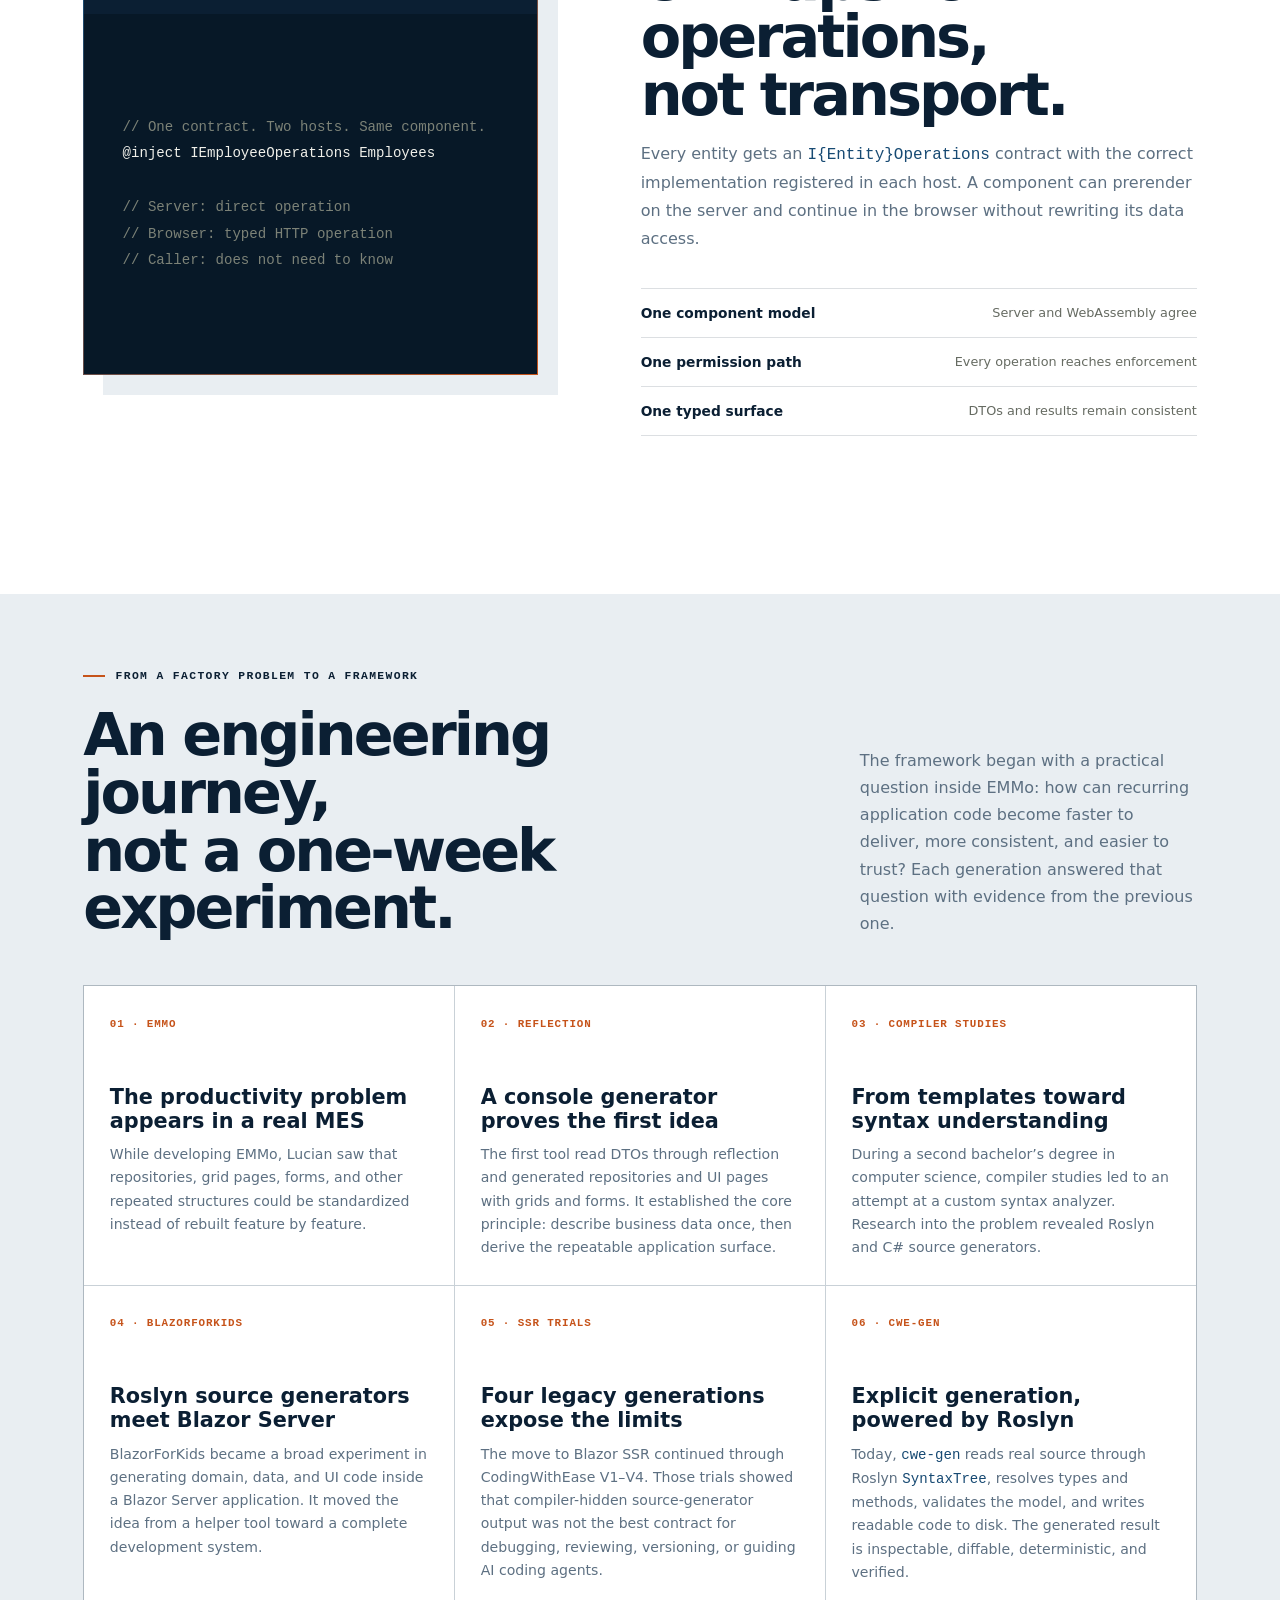
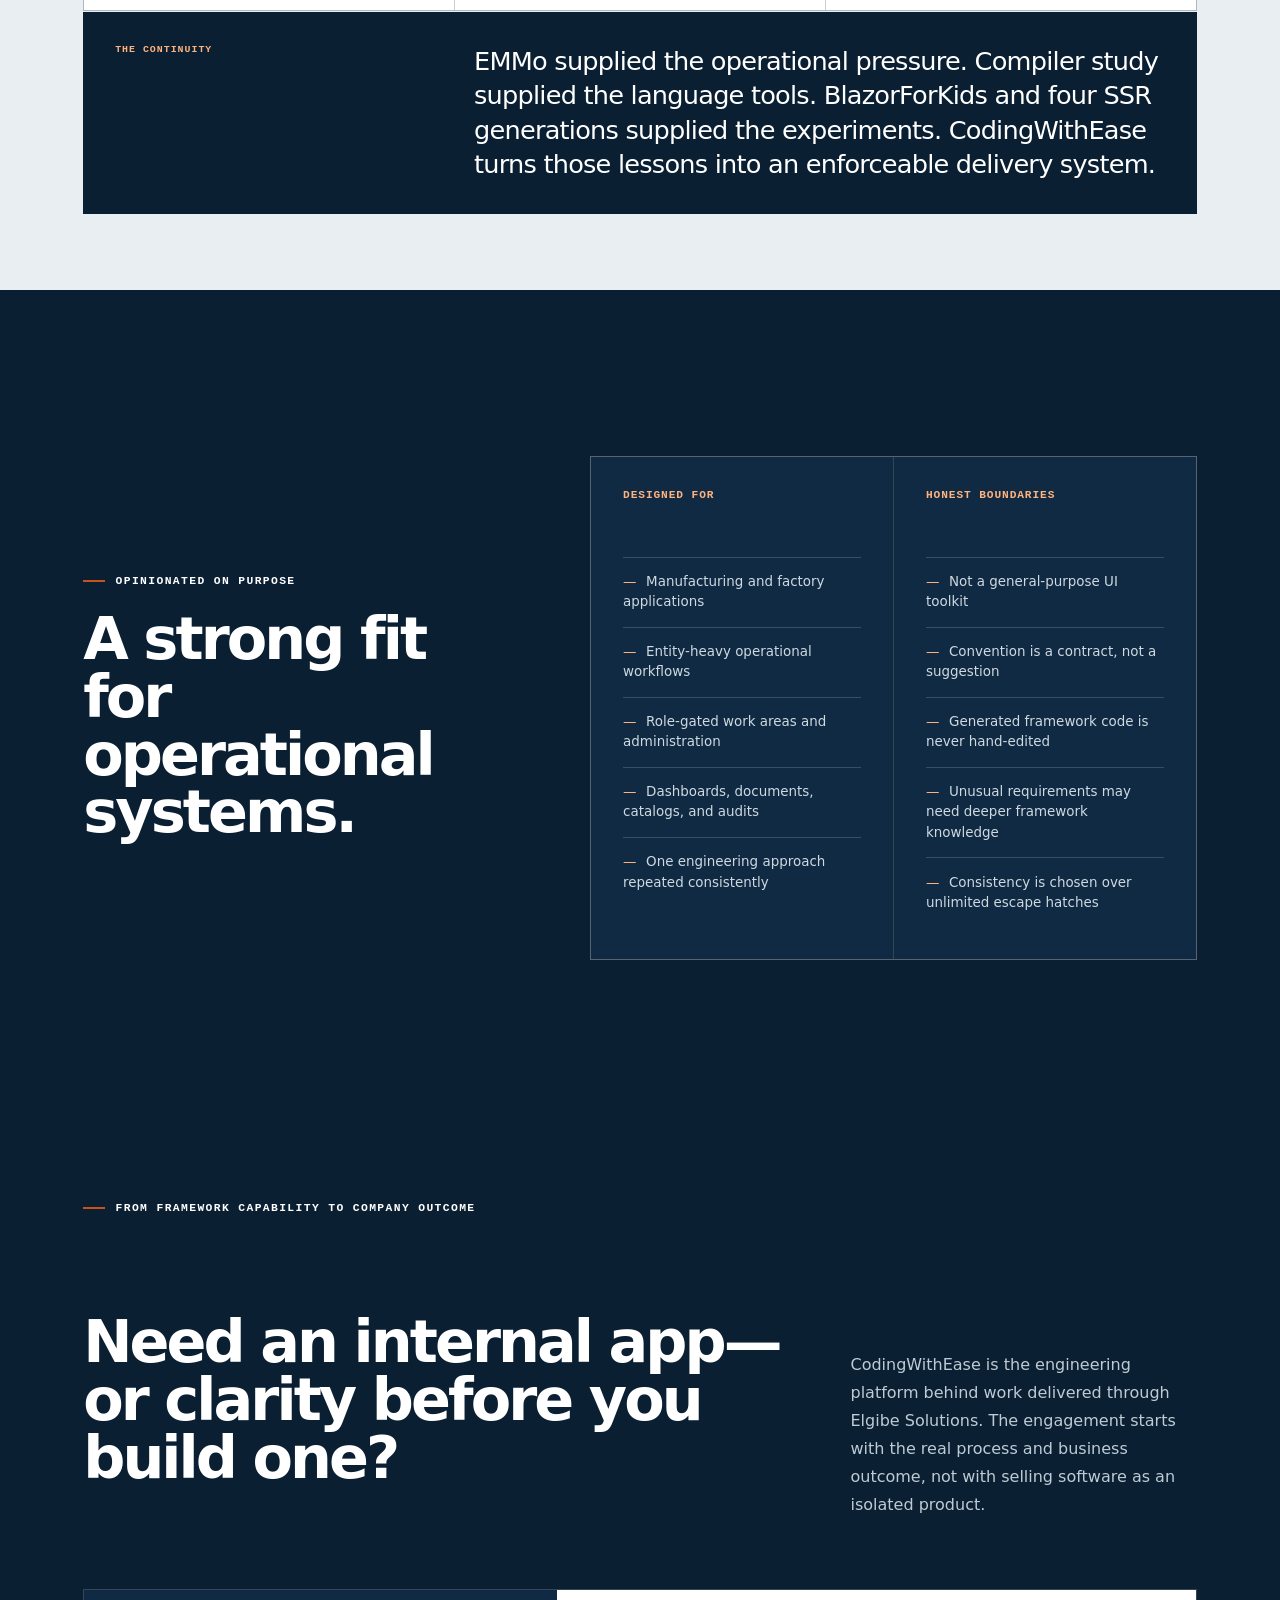
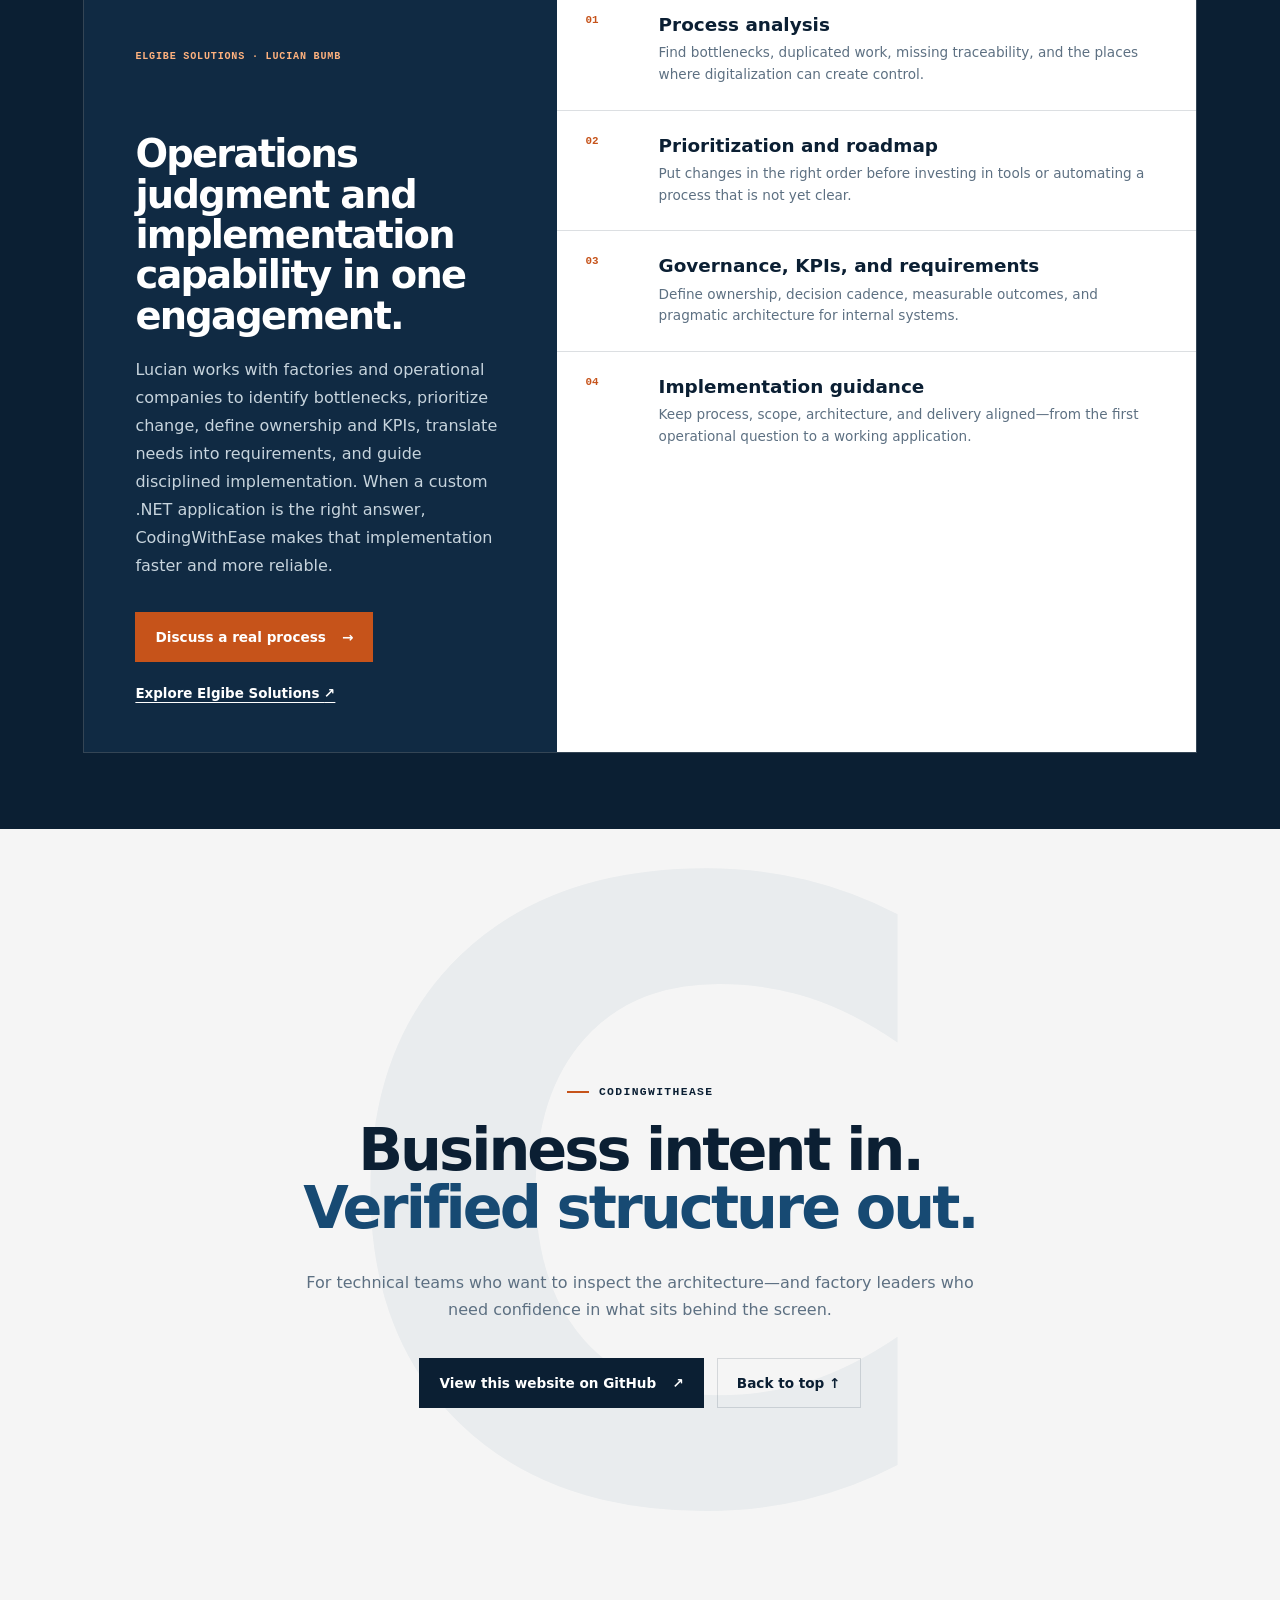
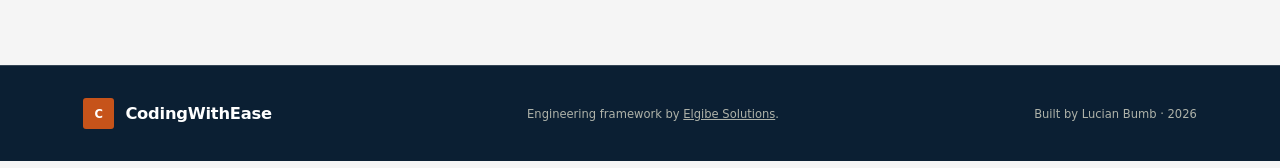
==== commit e6a07f7f: "Add responsive mobile architecture diagram" ====
--- a/index.html
+++ b/index.html
@@ -133,7 +133,10 @@
 
       <figure class="architecture-diagram">
         <a href="assets/diagrams/framework-architecture.svg" aria-label="Open the full-size CodingWithEase architecture diagram">
-          <img src="assets/diagrams/framework-architecture.svg" width="1440" height="810" loading="lazy" alt="CodingWithEase architecture showing authored business truth flowing through Roslyn and cwe-gen into server infrastructure and browser UI joined by I Entity Operations.">
+          <picture>
+            <source media="(max-width: 600px)" srcset="assets/diagrams/framework-architecture-mobile.svg">
+            <img src="assets/diagrams/framework-architecture.svg" width="1440" height="810" loading="lazy" alt="CodingWithEase architecture showing authored business truth flowing through Roslyn and cwe-gen into server infrastructure and browser UI joined by I Entity Operations.">
+          </picture>
         </a>
         <figcaption><strong>System architecture</strong><span>Open the diagram to inspect it at full resolution.</span></figcaption>
       </figure>
--- a/assets/styles.css
+++ b/assets/styles.css
@@ -314,6 +314,7 @@
   scrollbar-width: none;
   -webkit-overflow-scrolling: touch;
 }
+.architecture-diagram picture { display: block; }
 .architecture-diagram a::-webkit-scrollbar { display: none; }
 .architecture-diagram img { display: block; width: 100%; height: auto; }
 .architecture-diagram figcaption {
@@ -330,7 +331,8 @@
 
 @media (max-width: 600px) {
   .architecture-diagram { width: 100%; max-width: 100%; margin-inline: 0; }
-  .architecture-diagram img { width: 900px; max-width: none; }
+  .architecture-diagram a { overflow-x: hidden; }
+  .architecture-diagram img { width: 100%; max-width: 100%; }
   .architecture-diagram figcaption { flex-direction: column; }
 }
 
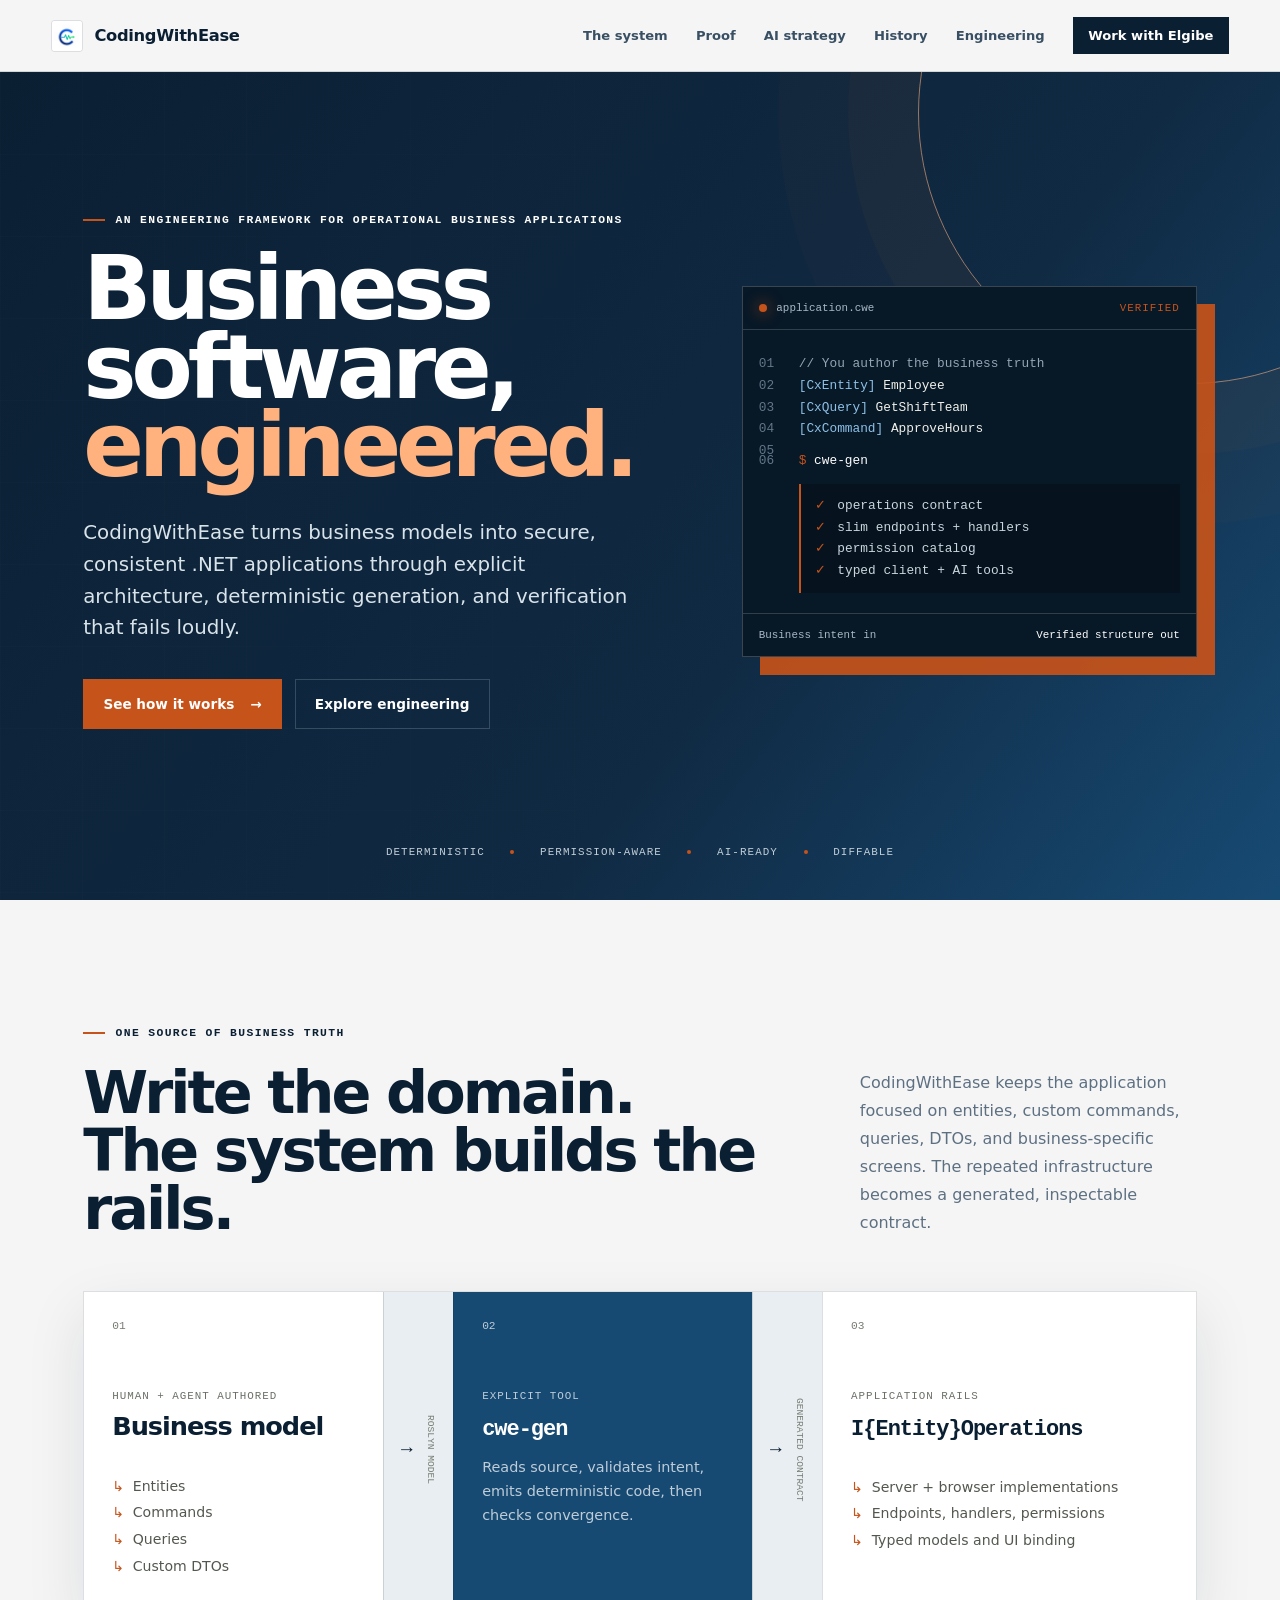
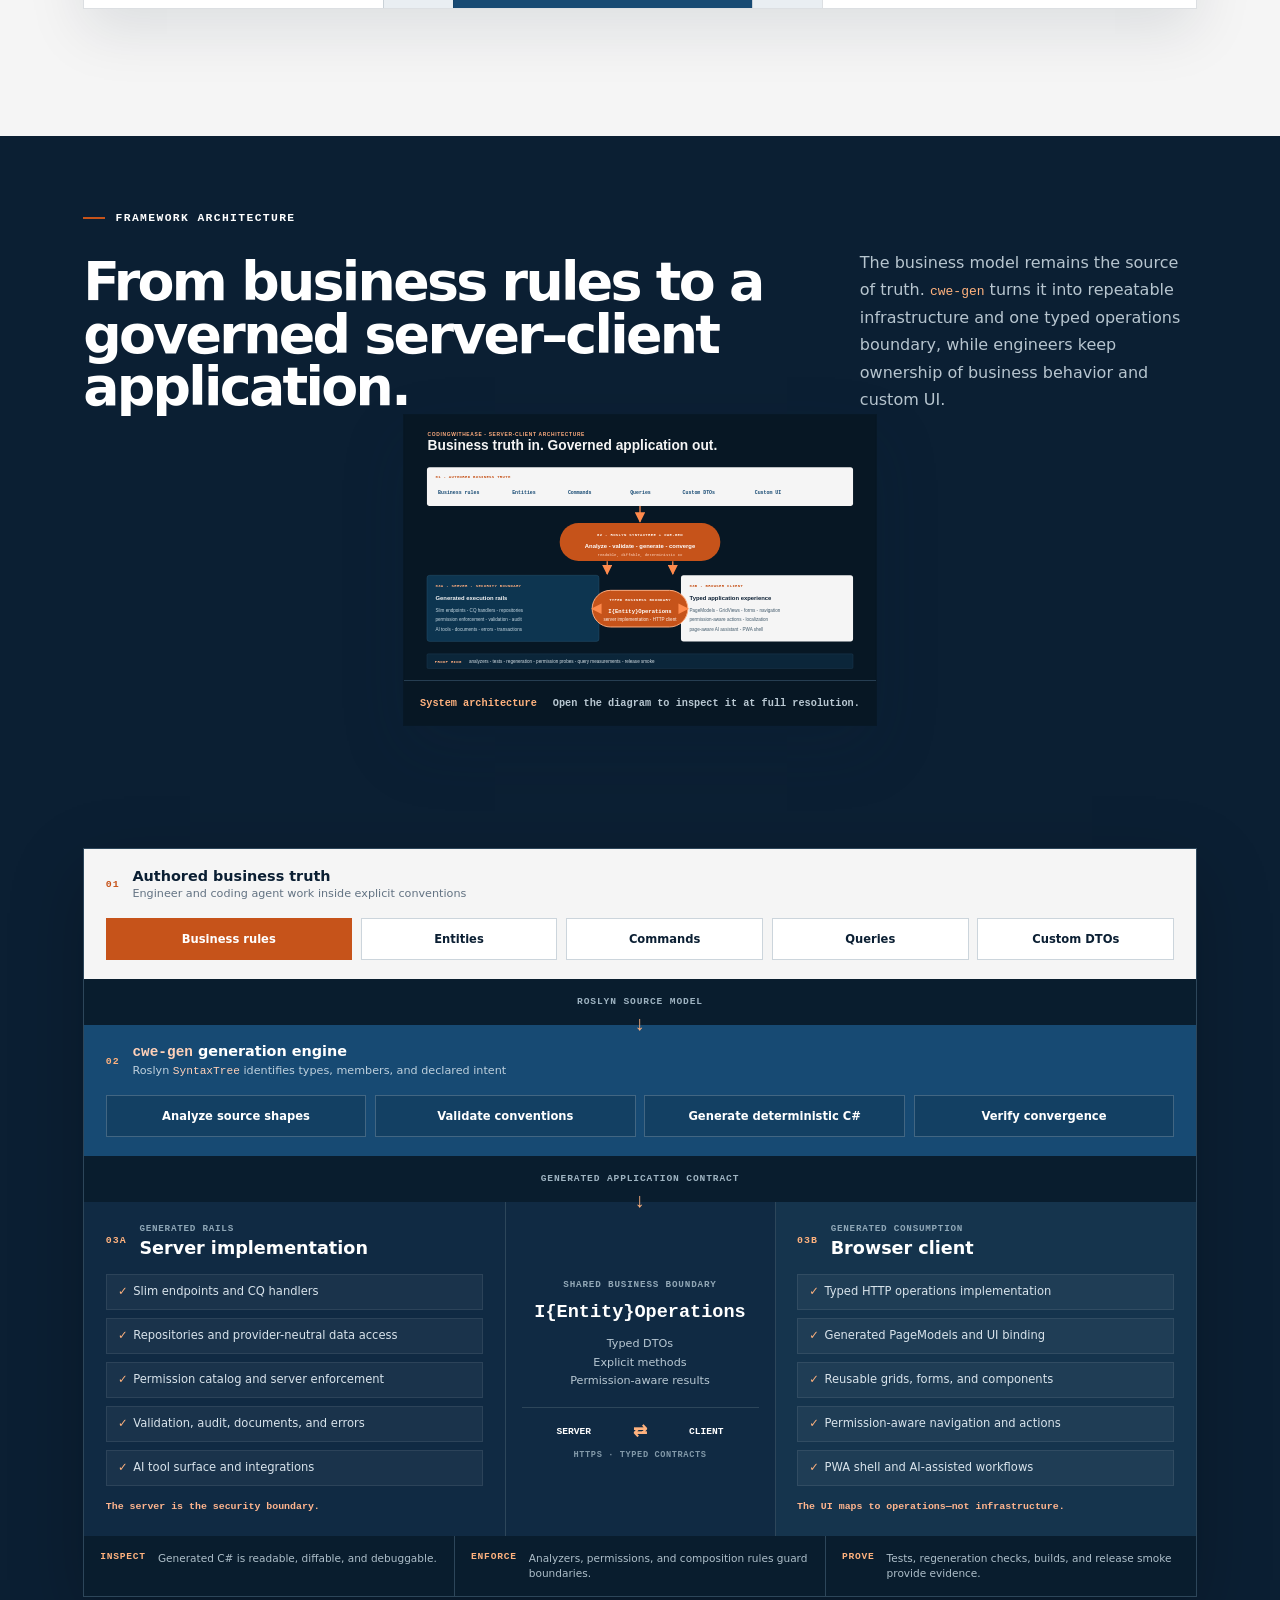
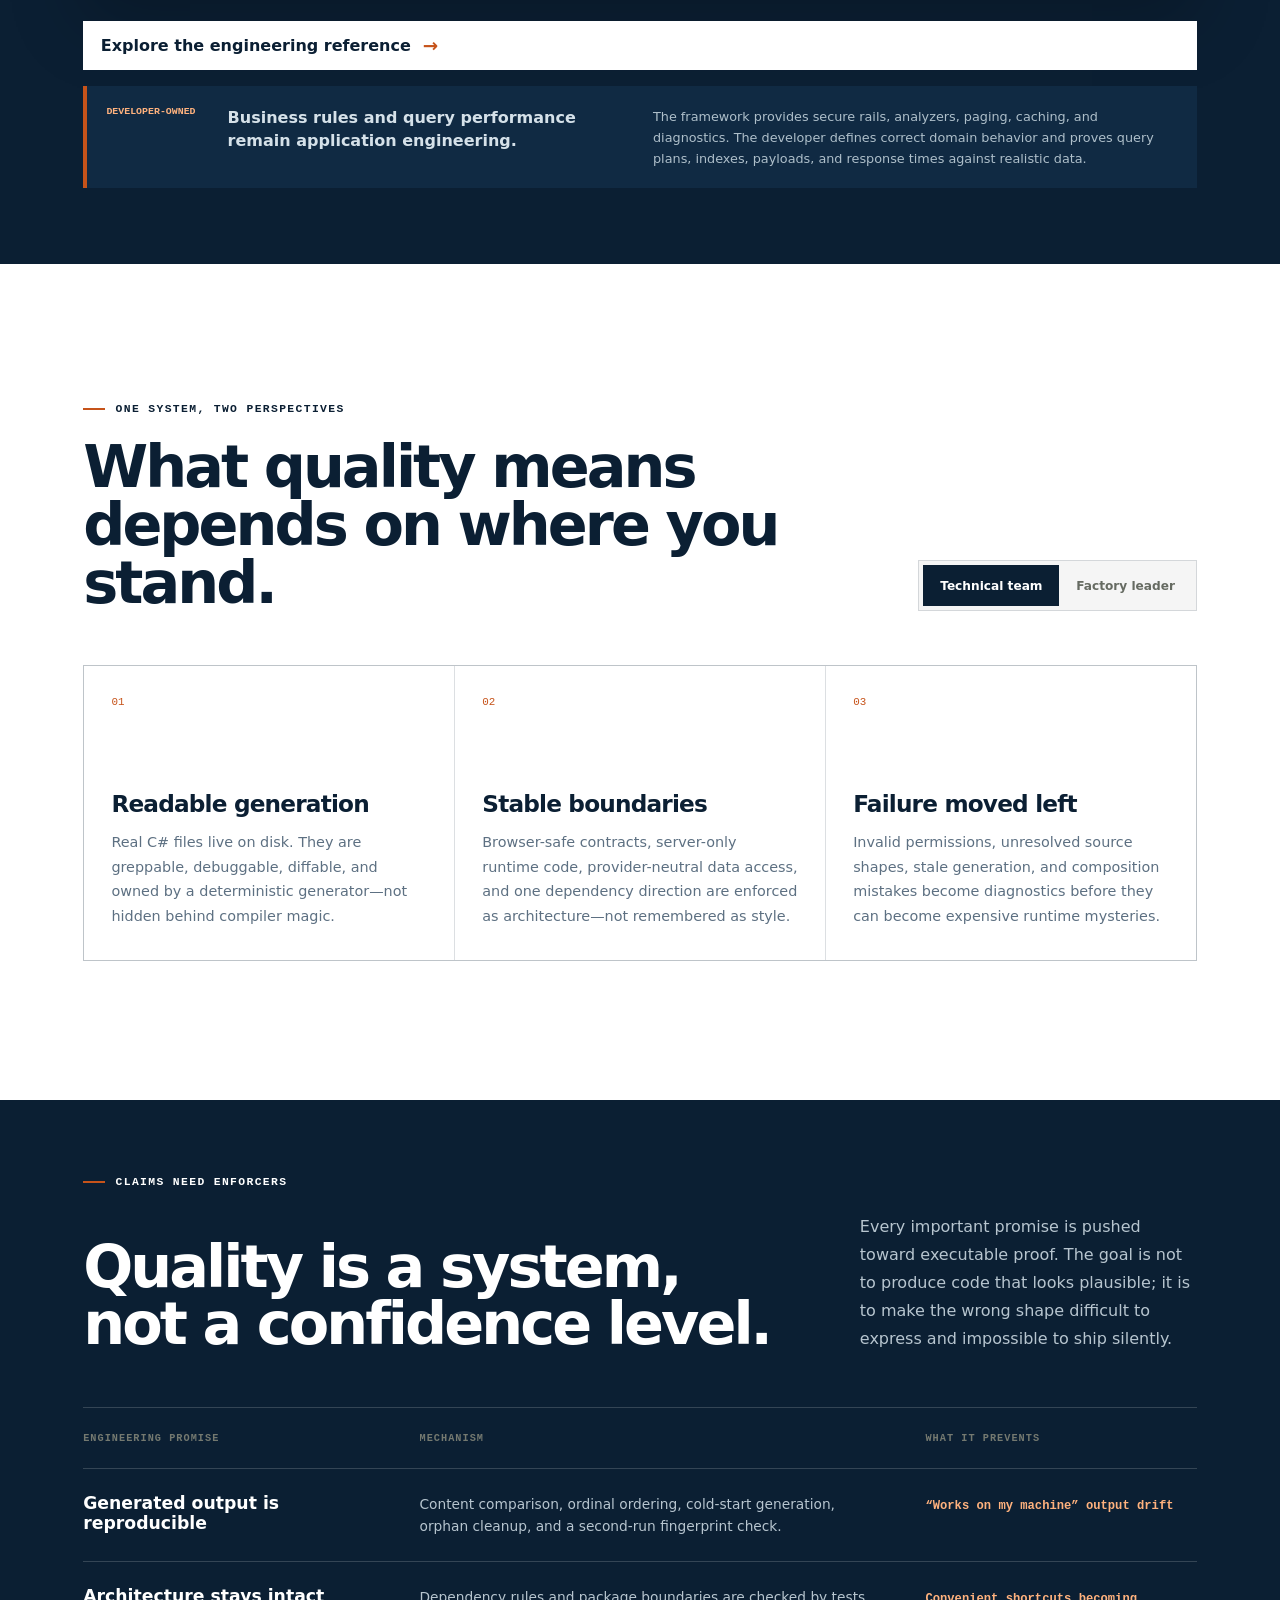
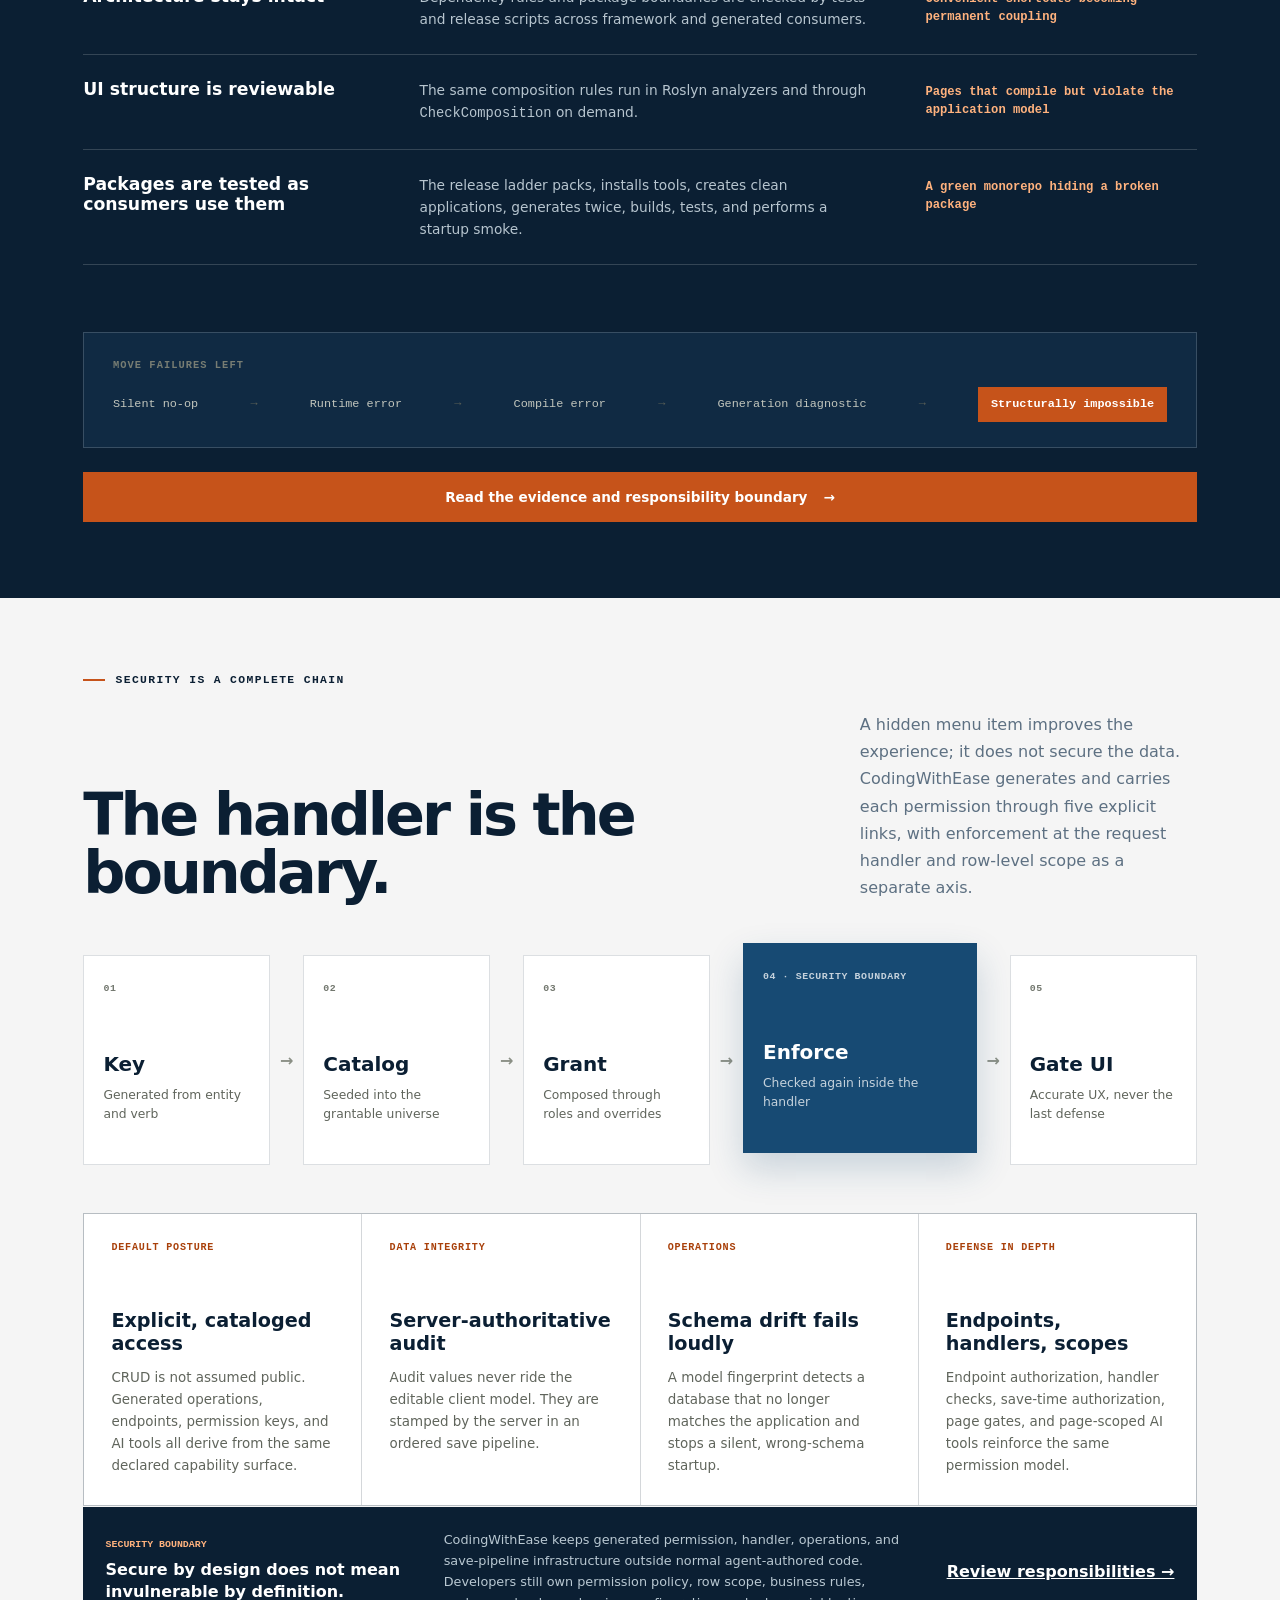
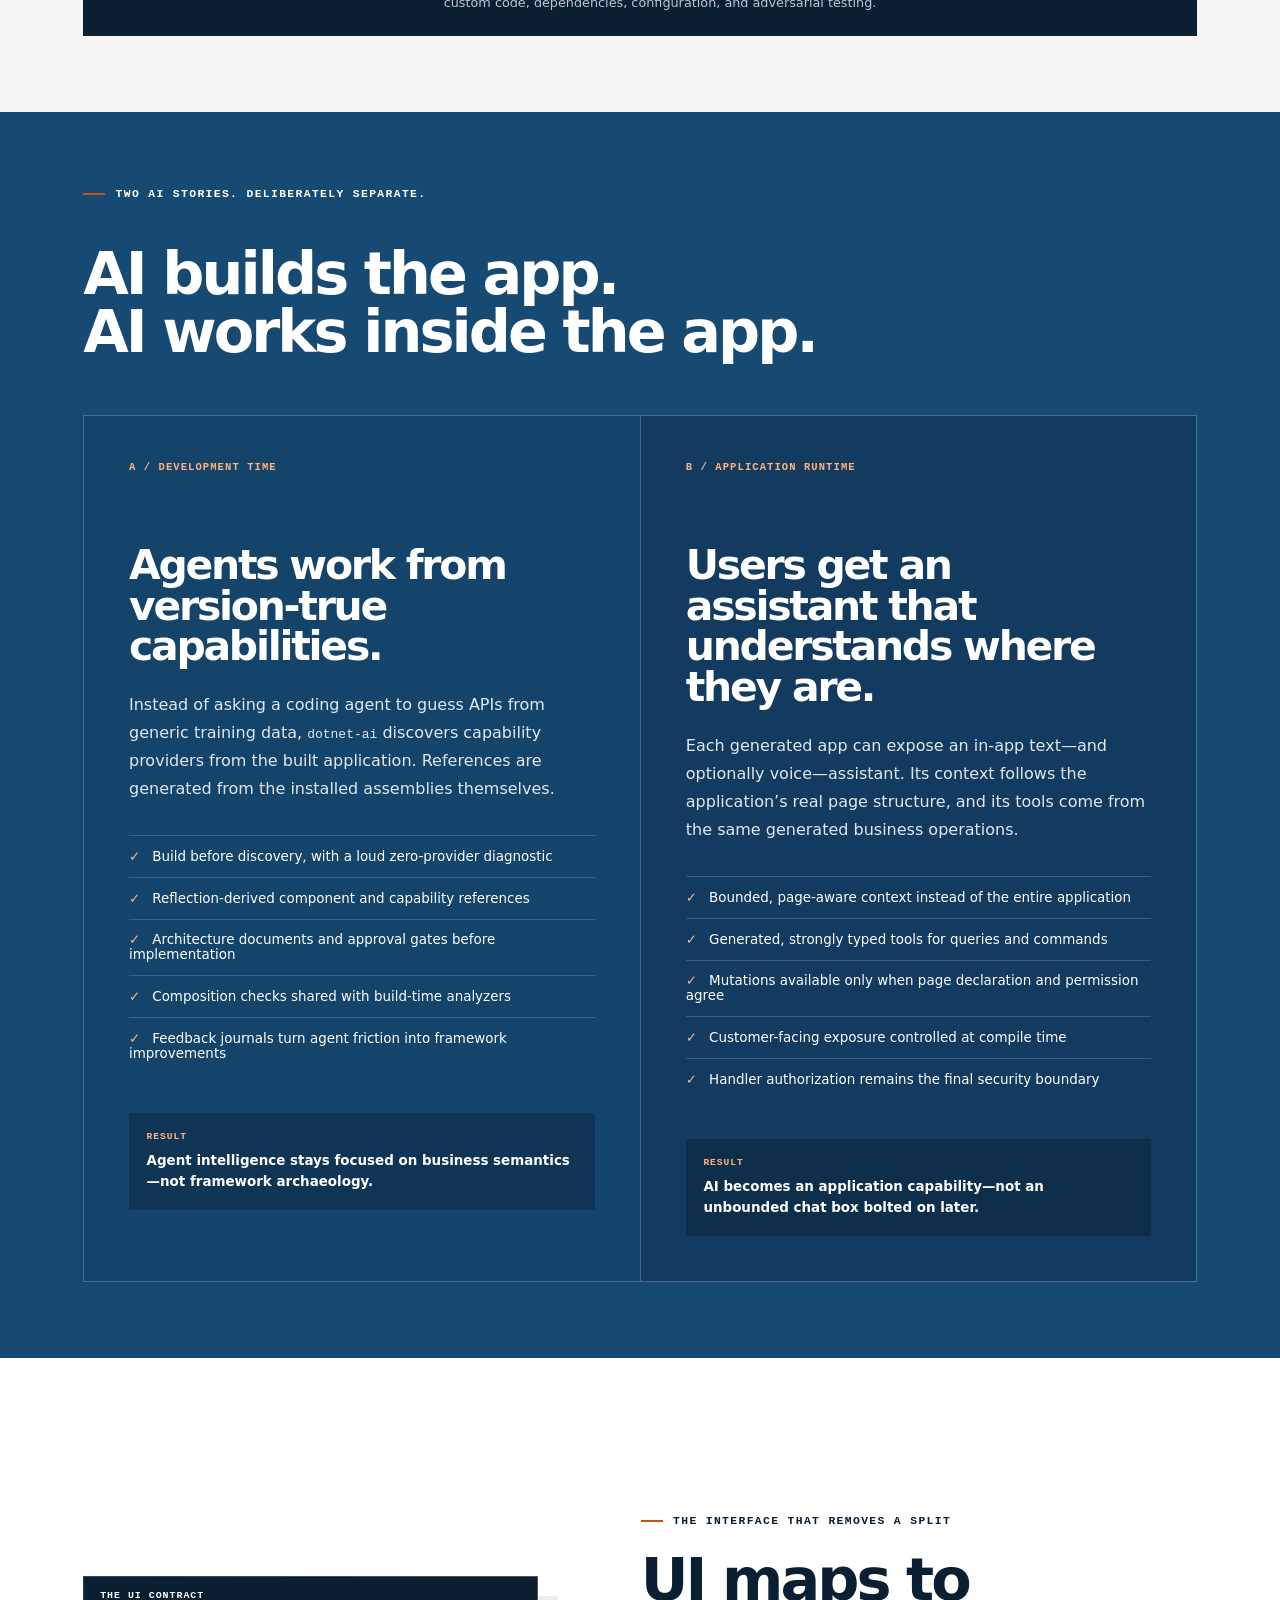
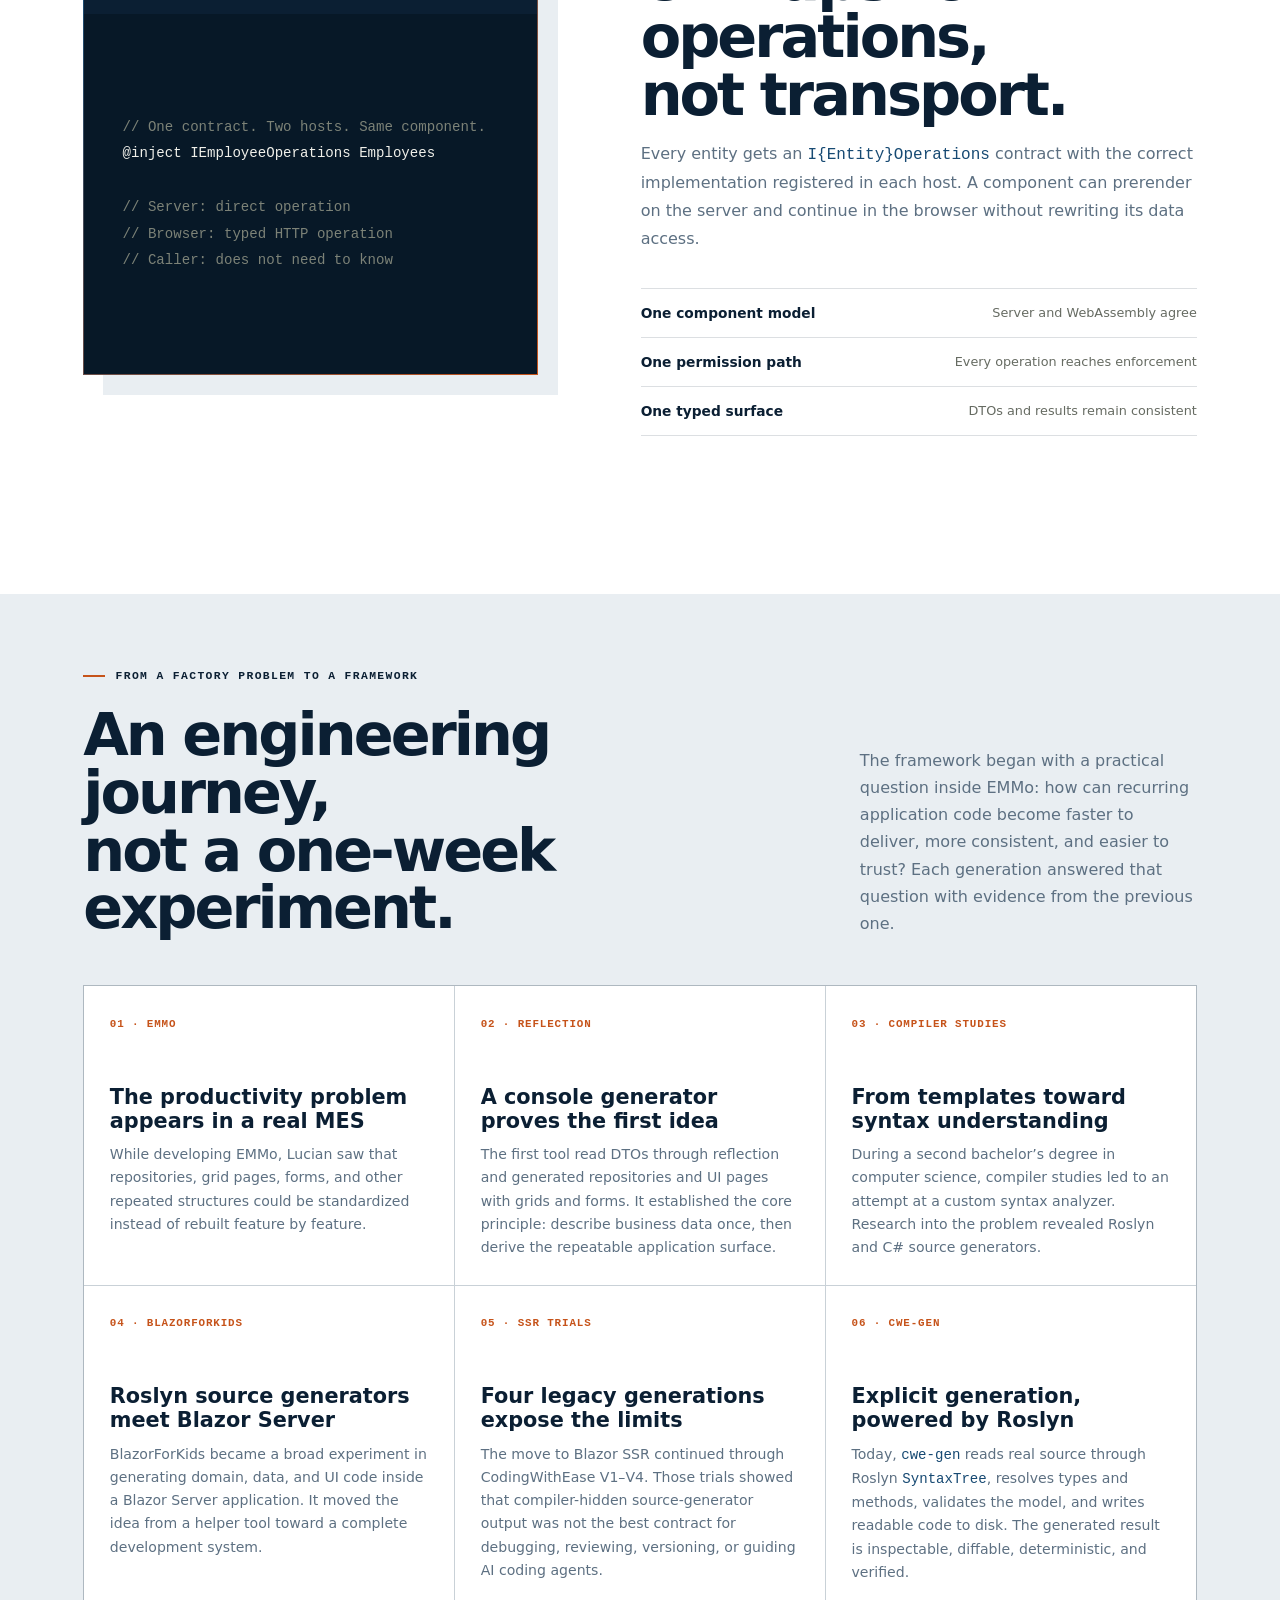
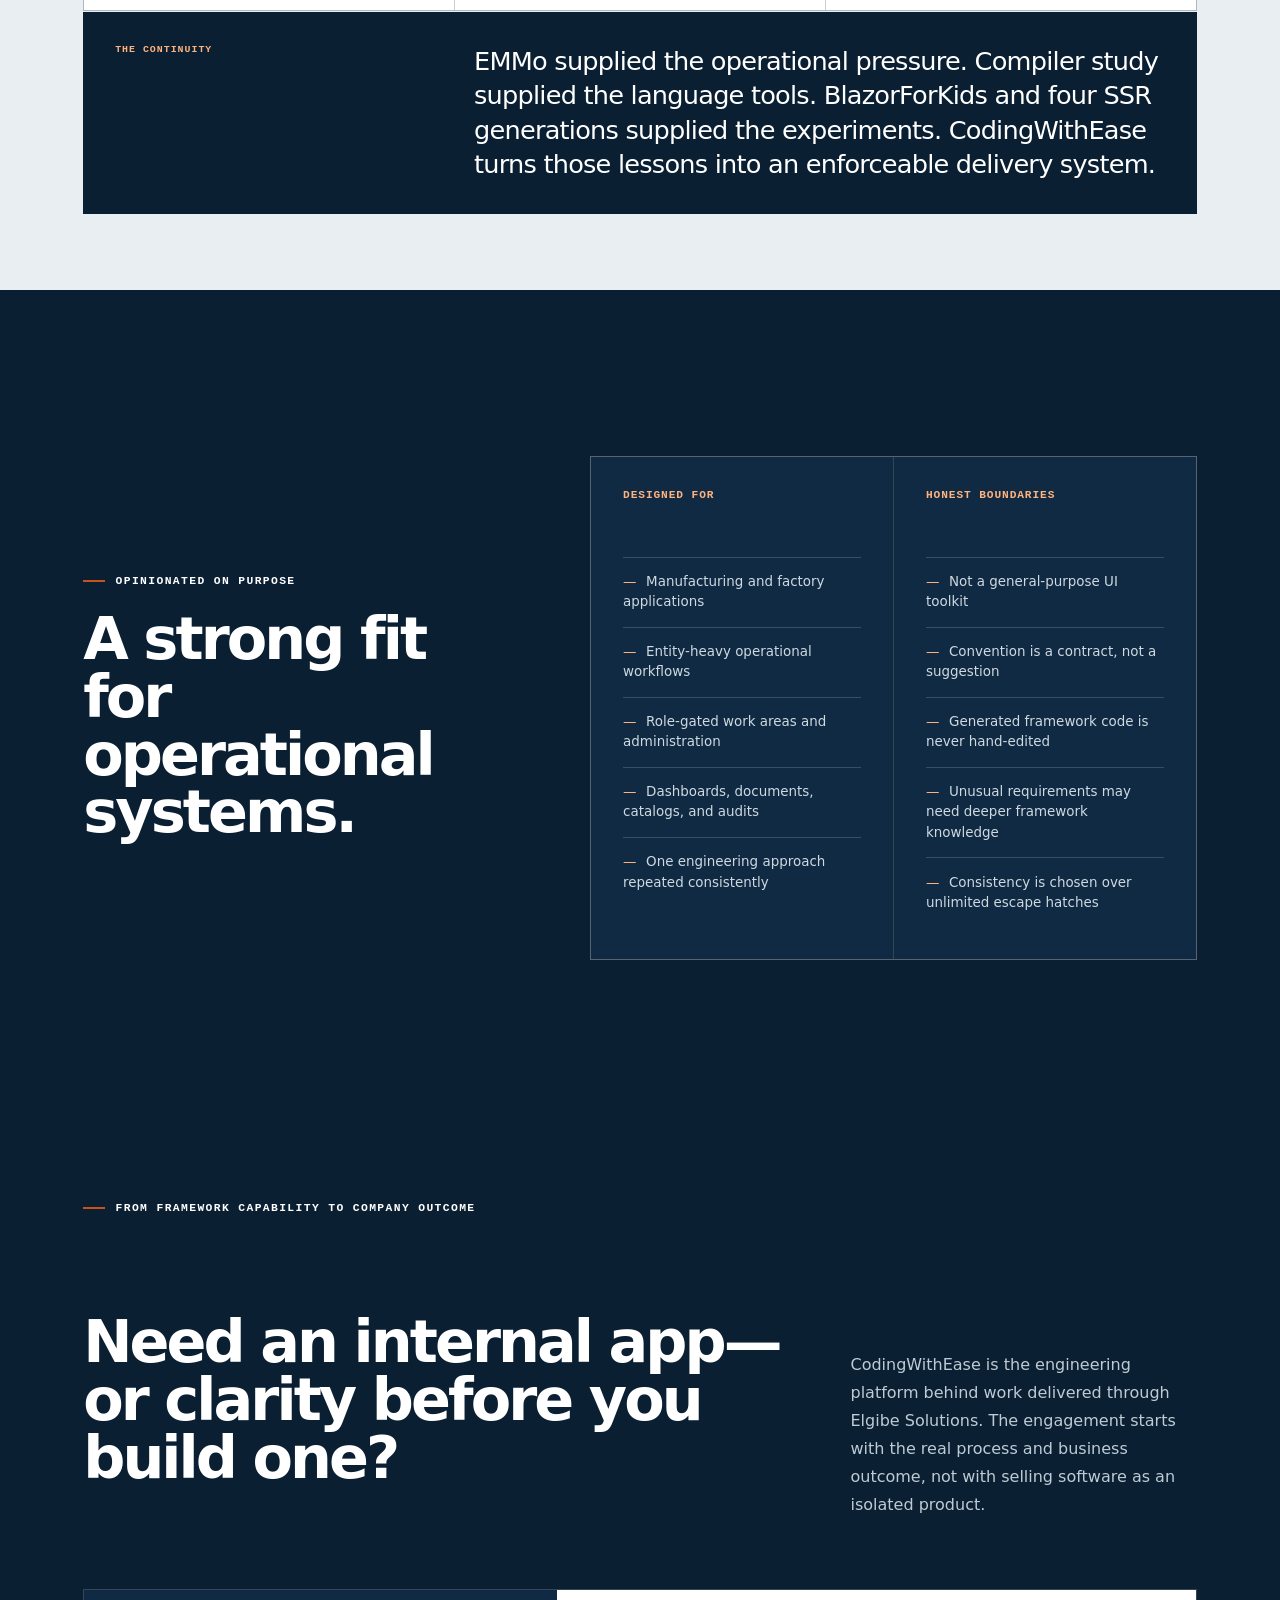
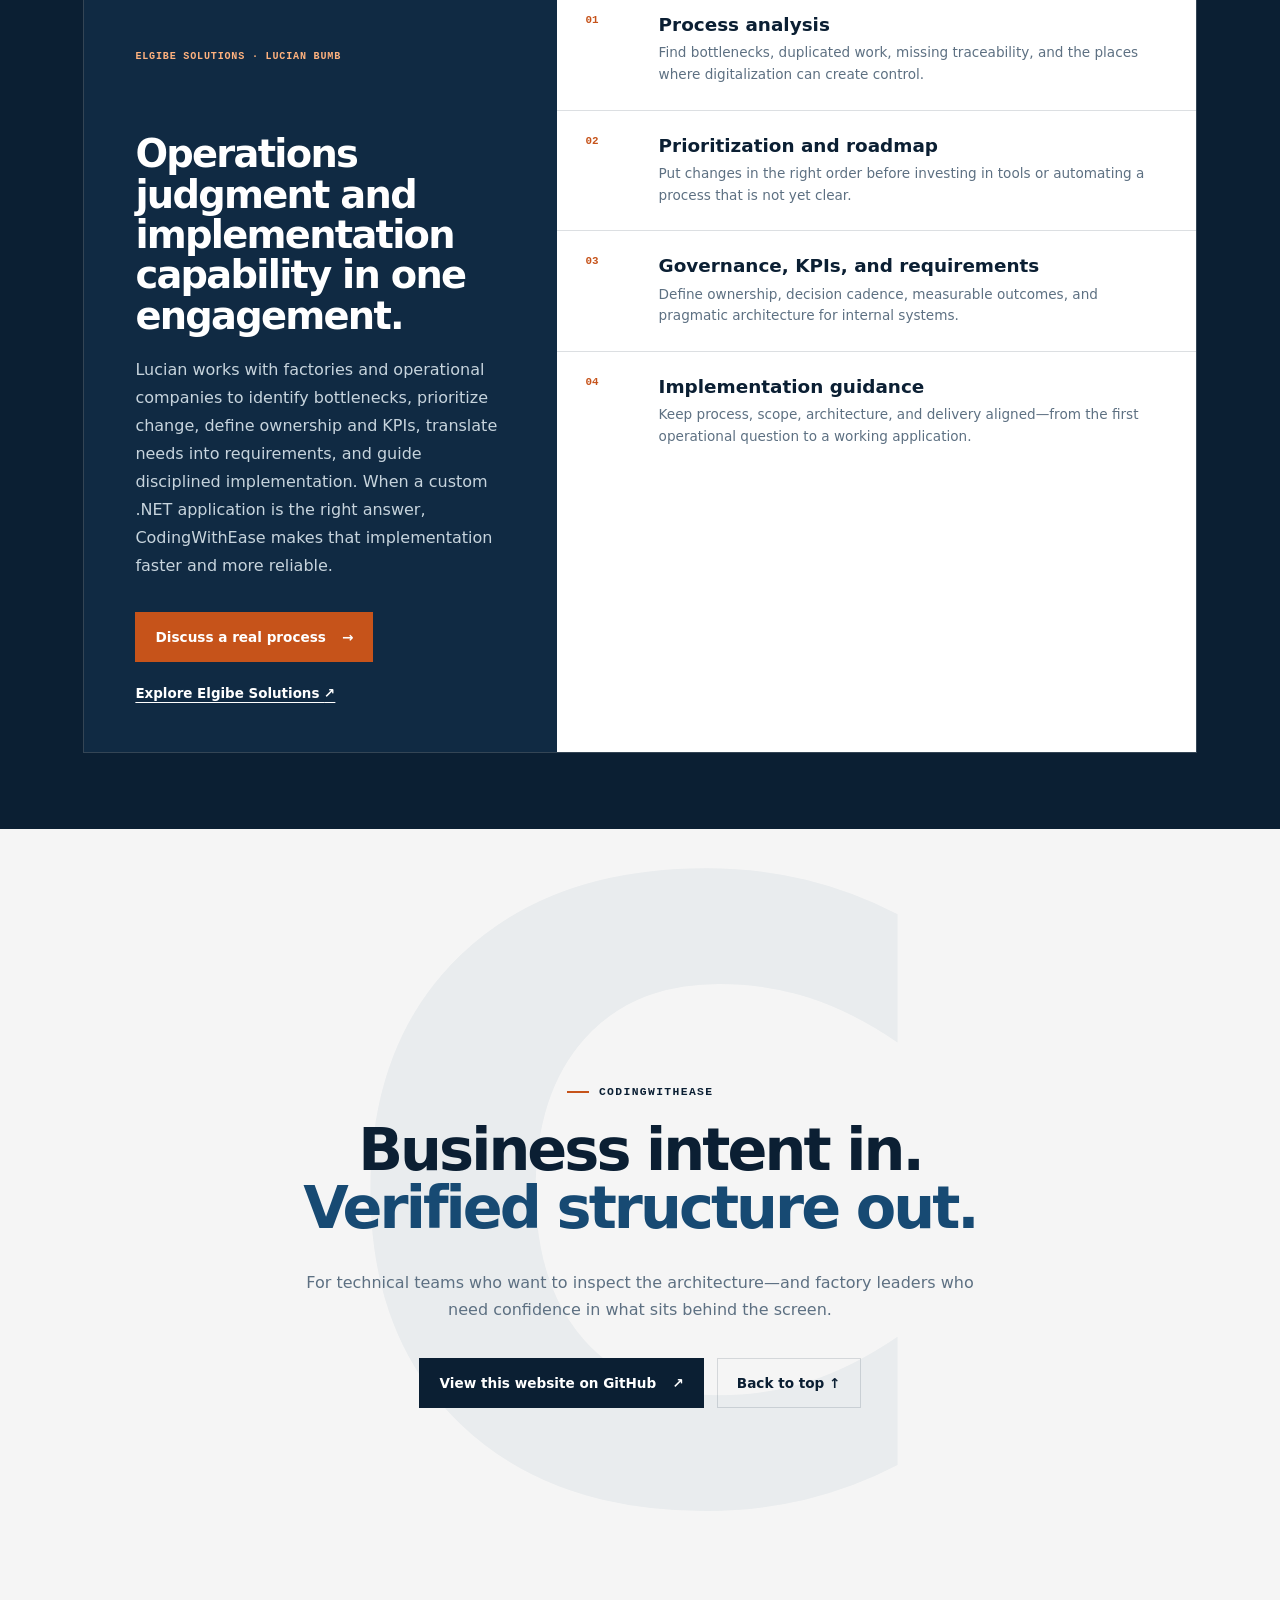
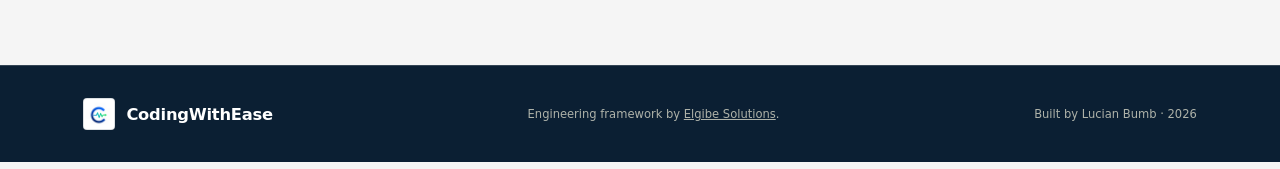
==== commit d5207804: "Add brand assets and machine-readable site metadata" ====
--- a/index.html
+++ b/index.html
@@ -5,16 +5,104 @@
   <meta name="viewport" content="width=device-width, initial-scale=1">
   <title>CodingWithEase — Business software, engineered</title>
   <meta name="description" content="CodingWithEase is an opinionated .NET and Blazor framework for building secure, consistent operational business applications with deterministic code generation and AI-guided engineering.">
+  <meta name="robots" content="index, follow, max-image-preview:large, max-snippet:-1, max-video-preview:-1">
+  <meta name="googlebot" content="index, follow, max-image-preview:large, max-snippet:-1, max-video-preview:-1">
+  <meta name="bingbot" content="index, follow, max-image-preview:large, max-snippet:-1, max-video-preview:-1">
+  <meta name="author" content="Lucian Bumb, Elgibe Solutions">
+  <meta name="creator" content="Lucian Bumb">
+  <meta name="publisher" content="Elgibe Solutions">
+  <meta name="application-name" content="CodingWithEase">
+  <meta name="apple-mobile-web-app-title" content="CodingWithEase">
+  <meta name="mobile-web-app-capable" content="yes">
+  <meta name="apple-mobile-web-app-capable" content="yes">
+  <meta name="apple-mobile-web-app-status-bar-style" content="default">
+  <meta name="format-detection" content="telephone=no">
+  <meta name="referrer" content="strict-origin-when-cross-origin">
+  <meta name="color-scheme" content="light">
   <meta name="theme-color" content="#0b1f33">
-  <link rel="icon" type="image/png" href="assets/favicon.png">
   <link rel="canonical" href="https://coding-with-ease.net/">
+  <link rel="alternate" hreflang="en" href="https://coding-with-ease.net/">
+  <link rel="alternate" hreflang="x-default" href="https://coding-with-ease.net/">
+  <link rel="alternate" type="text/plain" href="https://coding-with-ease.net/llms.txt" title="CodingWithEase AI-readable summary">
+  <link rel="author" href="/humans.txt">
+  <link rel="manifest" href="/site.webmanifest">
+  <link rel="icon" href="/assets/brand/favicon.ico" sizes="any">
+  <link rel="icon" type="image/png" sizes="32x32" href="/assets/brand/cwe-logo-32.png">
+  <link rel="icon" type="image/png" sizes="16x16" href="/assets/brand/cwe-logo-16.png">
+  <link rel="apple-touch-icon" sizes="180x180" href="/assets/brand/cwe-logo-180.png">
+  <link rel="preload" as="image" href="/assets/brand/cwe-logo-64.png">
   <meta property="og:type" content="website">
   <meta property="og:url" content="https://coding-with-ease.net/">
   <meta property="og:title" content="CodingWithEase — Business software, engineered">
   <meta property="og:description" content="An opinionated .NET and Blazor framework for secure, consistent operational applications, deterministic generation, and AI-guided engineering.">
-  <meta name="twitter:card" content="summary">
+  <meta property="og:site_name" content="CodingWithEase">
+  <meta property="og:locale" content="en_US">
+  <meta property="og:image" content="https://coding-with-ease.net/assets/brand/coding-with-ease-social-1200x630.png">
+  <meta property="og:image:secure_url" content="https://coding-with-ease.net/assets/brand/coding-with-ease-social-1200x630.png">
+  <meta property="og:image:type" content="image/png">
+  <meta property="og:image:width" content="1200">
+  <meta property="og:image:height" content="630">
+  <meta property="og:image:alt" content="CodingWithEase — Business software, engineered.">
+  <meta name="twitter:card" content="summary_large_image">
   <meta name="twitter:title" content="CodingWithEase — Business software, engineered">
-  <meta name="twitter:description" content="Business intent in. Verified structure out.">
+  <meta name="twitter:description" content="Deterministic generation, server-enforced security, capability-guided AI, and executable evidence for .NET business applications.">
+  <meta name="twitter:image" content="https://coding-with-ease.net/assets/brand/coding-with-ease-social-1200x630.png">
+  <meta name="twitter:image:alt" content="CodingWithEase — Business software, engineered.">
+  <script type="application/ld+json">
+  {
+    "@context": "https://schema.org",
+    "@graph": [
+      {
+        "@type": "Organization",
+        "@id": "https://coding-with-ease.net/#organization",
+        "name": "Elgibe Solutions",
+        "url": "https://elgibesolutions.net/en"
+      },
+      {
+        "@type": "Brand",
+        "@id": "https://coding-with-ease.net/#brand",
+        "name": "CodingWithEase",
+        "logo": {
+          "@type": "ImageObject",
+          "url": "https://coding-with-ease.net/assets/brand/cwe-logo-512.png",
+          "width": 512,
+          "height": 512
+        }
+      },
+      {
+        "@type": "SoftwareApplication",
+        "@id": "https://coding-with-ease.net/#software",
+        "name": "CodingWithEase",
+        "applicationCategory": "DeveloperApplication",
+        "operatingSystem": "Cross-platform .NET",
+        "url": "https://coding-with-ease.net/",
+        "description": "An engineering framework for deterministic, secure .NET and Blazor operational business applications.",
+        "creator": { "@id": "https://coding-with-ease.net/#organization" },
+        "brand": { "@id": "https://coding-with-ease.net/#brand" },
+        "image": "https://coding-with-ease.net/assets/brand/coding-with-ease-social-1200x630.png"
+      },
+      {
+        "@type": "WebSite",
+        "@id": "https://coding-with-ease.net/#website",
+        "url": "https://coding-with-ease.net/",
+        "name": "CodingWithEase",
+        "description": "Engineering reference for deterministic, secure .NET business applications.",
+        "inLanguage": "en",
+        "publisher": { "@id": "https://coding-with-ease.net/#organization" }
+      },
+      {
+        "@type": "WebPage",
+        "@id": "https://coding-with-ease.net/#webpage",
+        "url": "https://coding-with-ease.net/",
+        "name": "CodingWithEase — Business software, engineered",
+        "description": "CodingWithEase is an opinionated .NET and Blazor framework for secure, consistent operational business applications.",
+        "isPartOf": { "@id": "https://coding-with-ease.net/#website" },
+        "about": { "@id": "https://coding-with-ease.net/#software" },
+        "inLanguage": "en"
+      }
+    ]
+  }
+  </script>
   <link rel="stylesheet" href="assets/styles.css">
 </head>
 <body>
@@ -22,7 +110,7 @@
 
   <header class="site-header" data-header>
     <a class="brand" href="#top" aria-label="CodingWithEase home">
-      <span class="brand-mark" aria-hidden="true">C</span>
+      <img class="brand-logo" src="assets/brand/cwe-logo-64.png" width="32" height="32" alt="">
       <span class="brand-name">CodingWithEase</span>
     </a>
     <button class="nav-toggle" type="button" aria-expanded="false" aria-controls="site-navigation" aria-label="Open navigation" data-nav-toggle><span class="nav-toggle-lines" aria-hidden="true"></span></button>
@@ -421,23 +509,11 @@
   </main>
 
   <footer>
-    <a class="brand footer-brand" href="#top"><span class="brand-mark">C</span><span class="brand-name">CodingWithEase</span></a>
+    <a class="brand footer-brand" href="#top"><img class="brand-logo" src="assets/brand/cwe-logo-64.png" width="32" height="32" alt=""><span class="brand-name">CodingWithEase</span></a>
     <p>Engineering framework by <a href="https://elgibesolutions.net/en">Elgibe Solutions</a>.</p>
     <p>Built by Lucian Bumb · <span data-year></span></p>
   </footer>
 
   <script src="assets/site.js" defer></script>
-  <script type="application/ld+json">
-    {
-      "@context": "https://schema.org",
-      "@type": "SoftwareApplication",
-      "name": "CodingWithEase",
-      "applicationCategory": "BusinessApplication",
-      "operatingSystem": "Web",
-      "description": "An opinionated .NET and Blazor framework for secure, consistent operational business applications with deterministic code generation and AI-guided engineering.",
-      "author": { "@type": "Person", "name": "Lucian Bumb" },
-      "url": "https://coding-with-ease.net/"
-    }
-  </script>
 </body>
 </html>
--- a/assets/styles.css
+++ b/assets/styles.css
@@ -50,6 +50,7 @@
 }
 .site-header.is-scrolled { height: 68px; box-shadow: 0 10px 28px rgba(11,31,51,.08); }
 .brand { display: inline-flex; align-items: center; gap: .7rem; text-decoration: none; font-weight: 750; letter-spacing: -.02em; }
+.brand-logo { display: block; width: 32px; height: 32px; object-fit: contain; background: #fff; border: 1px solid rgba(11, 31, 51, .14); border-radius: 4px; }
 .brand-mark { display: grid; place-items: center; width: 31px; height: 31px; color: white; background: var(--signal); font-weight: 900; }
 .brand-name { font-size: 1.02rem; }
 .site-nav { display: flex; align-items: center; gap: clamp(1rem, 2.2vw, 2.2rem); font-size: .82rem; font-weight: 650; }
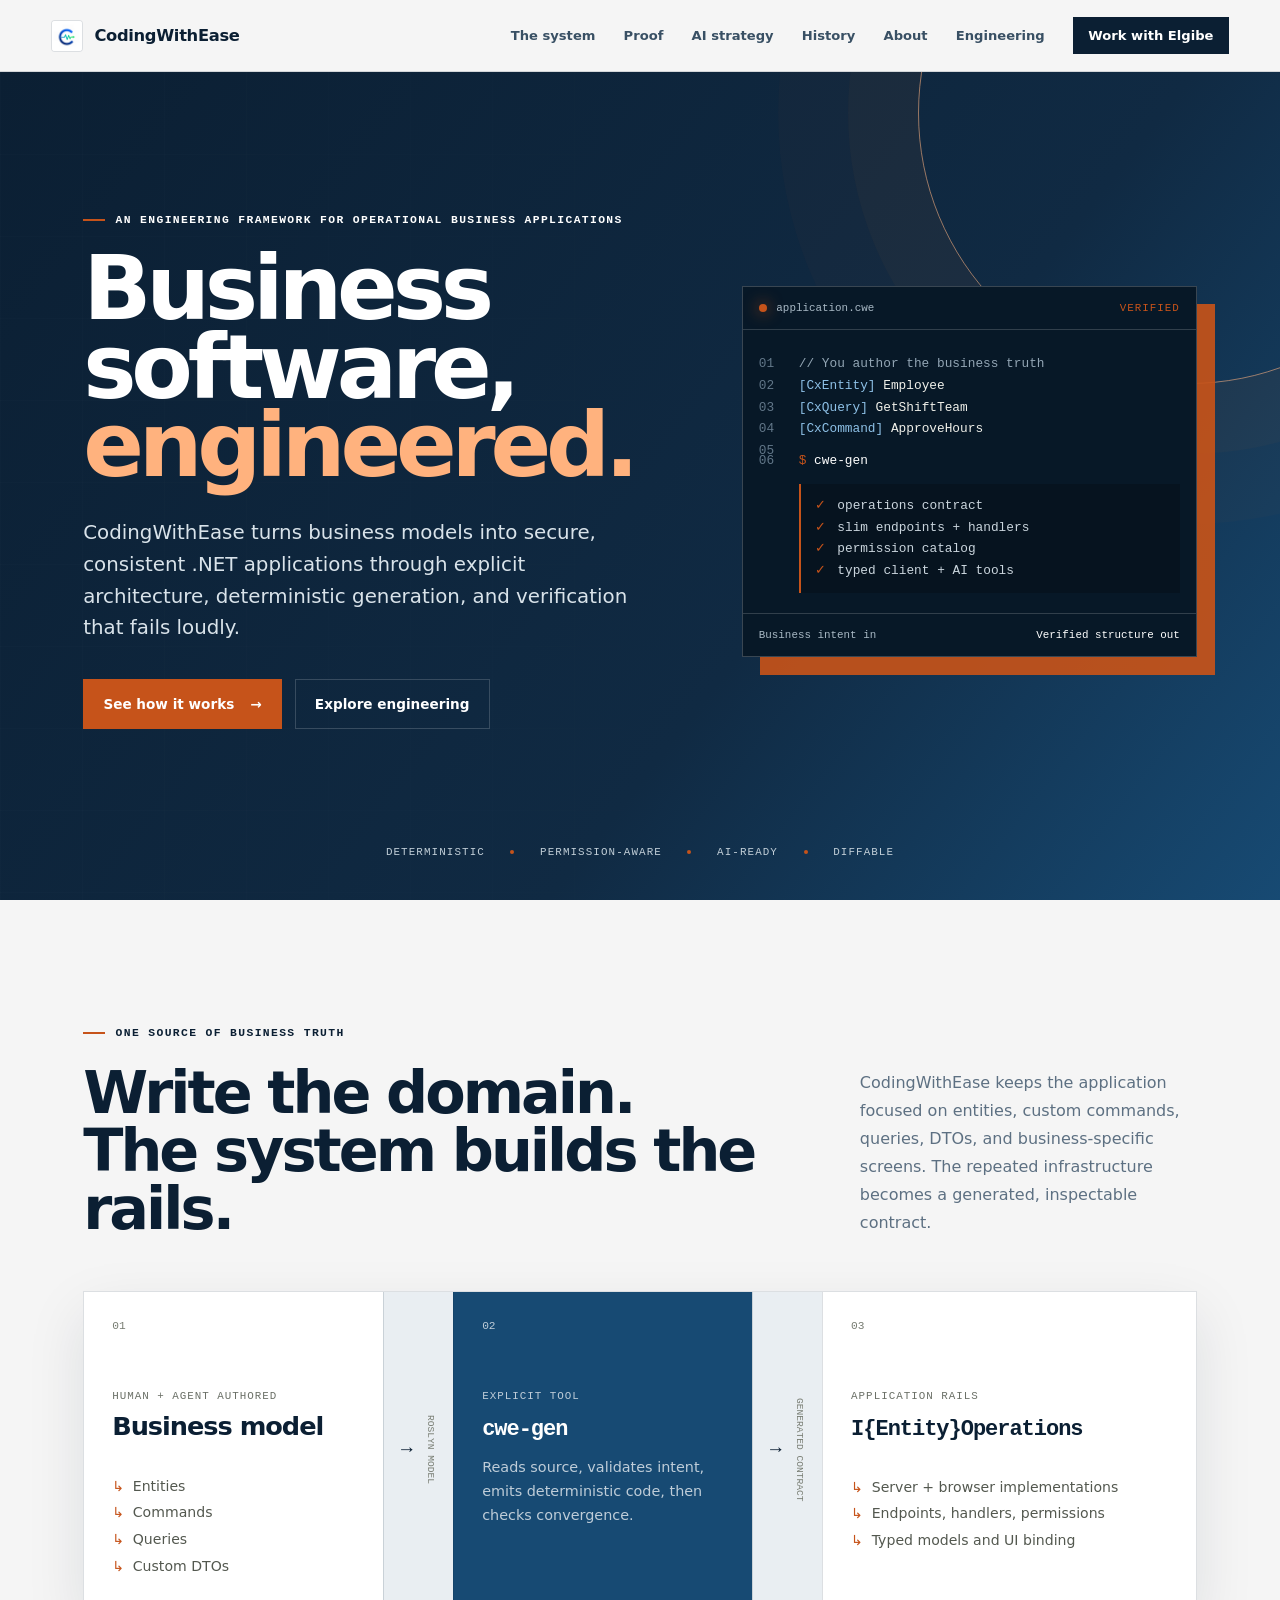
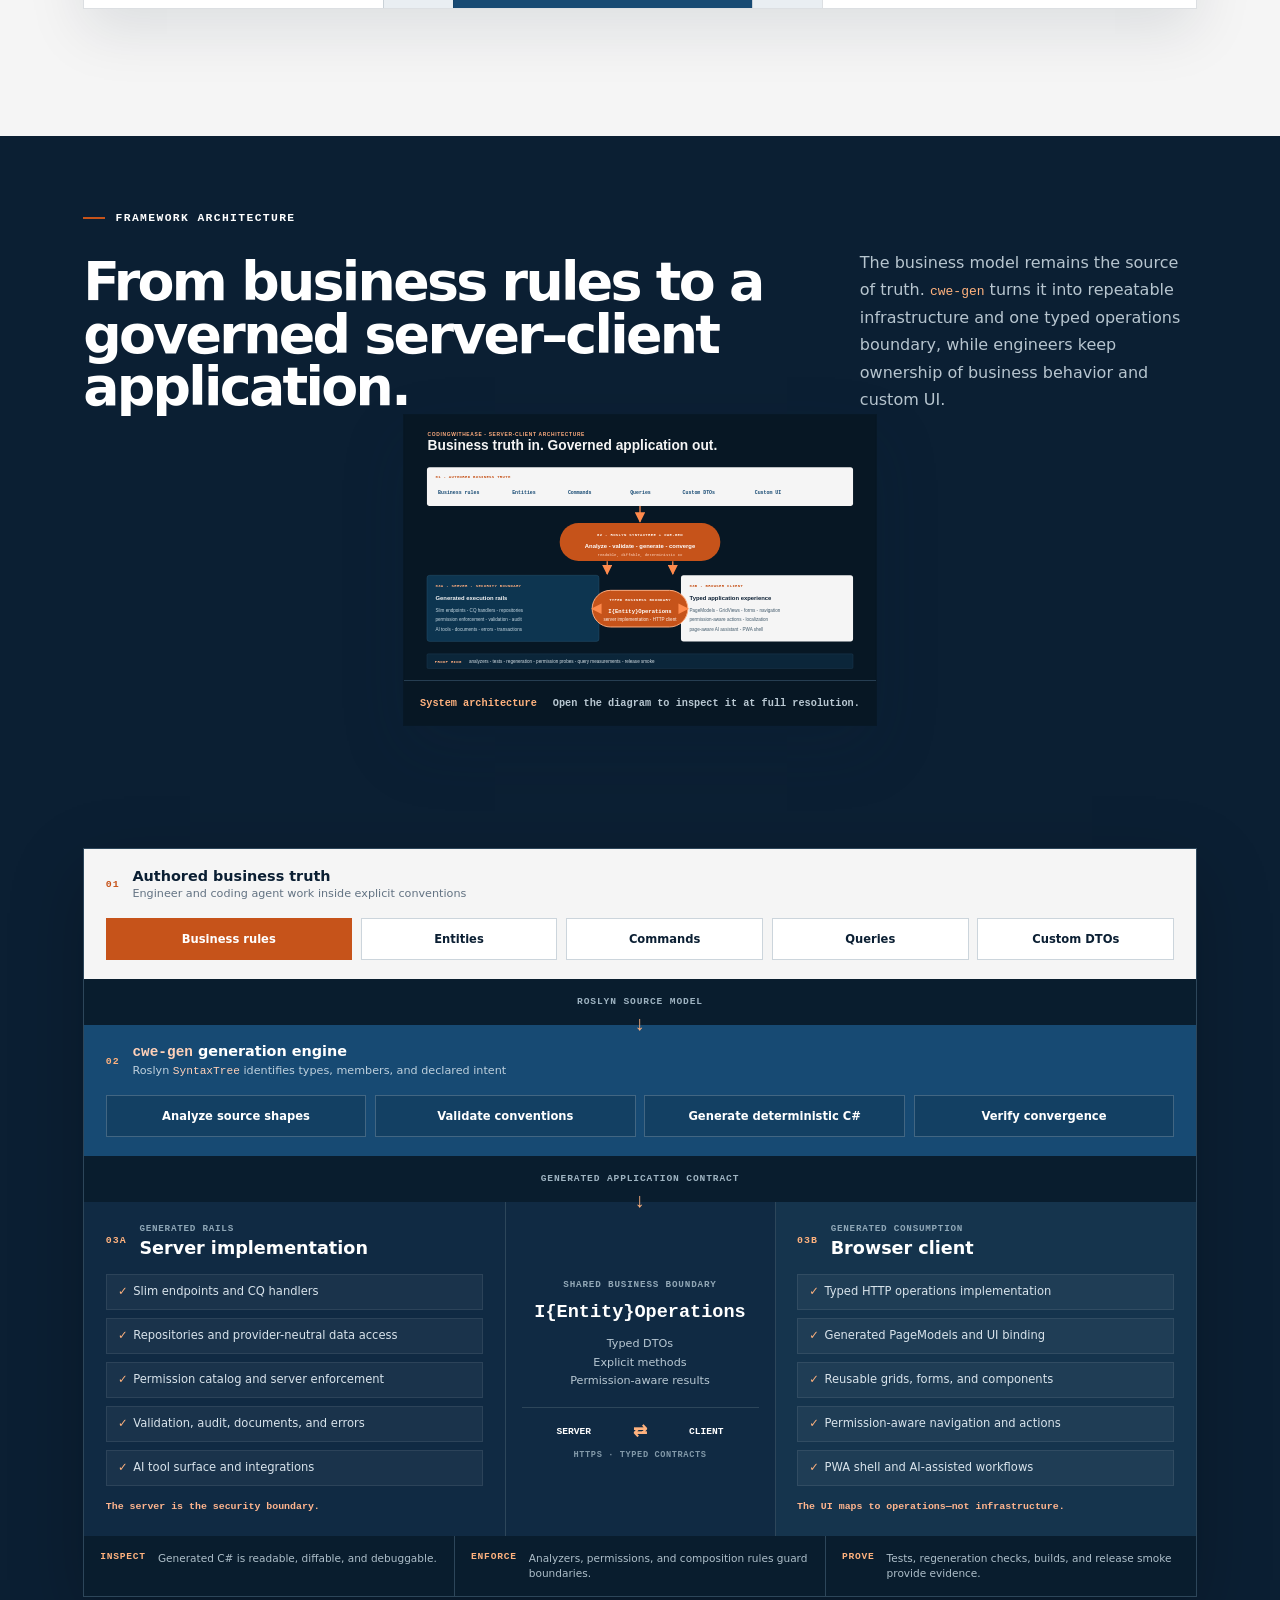
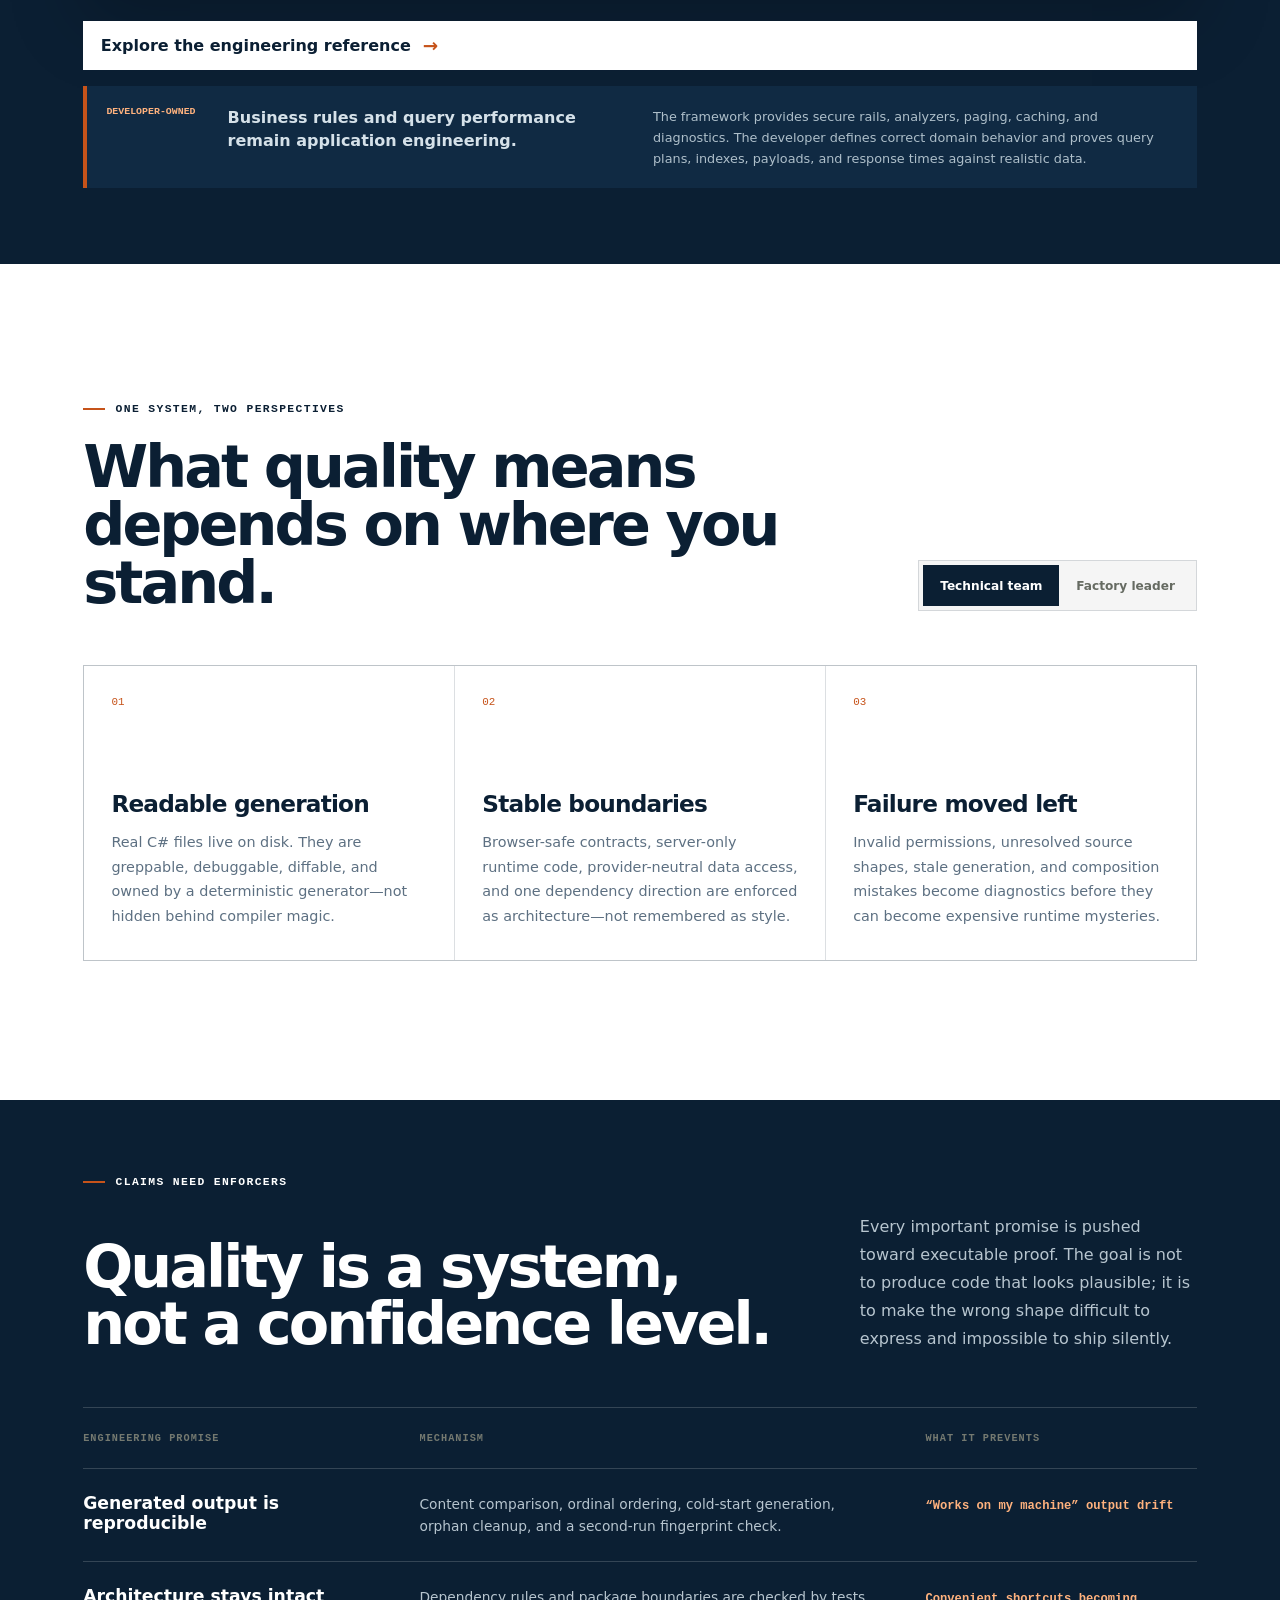
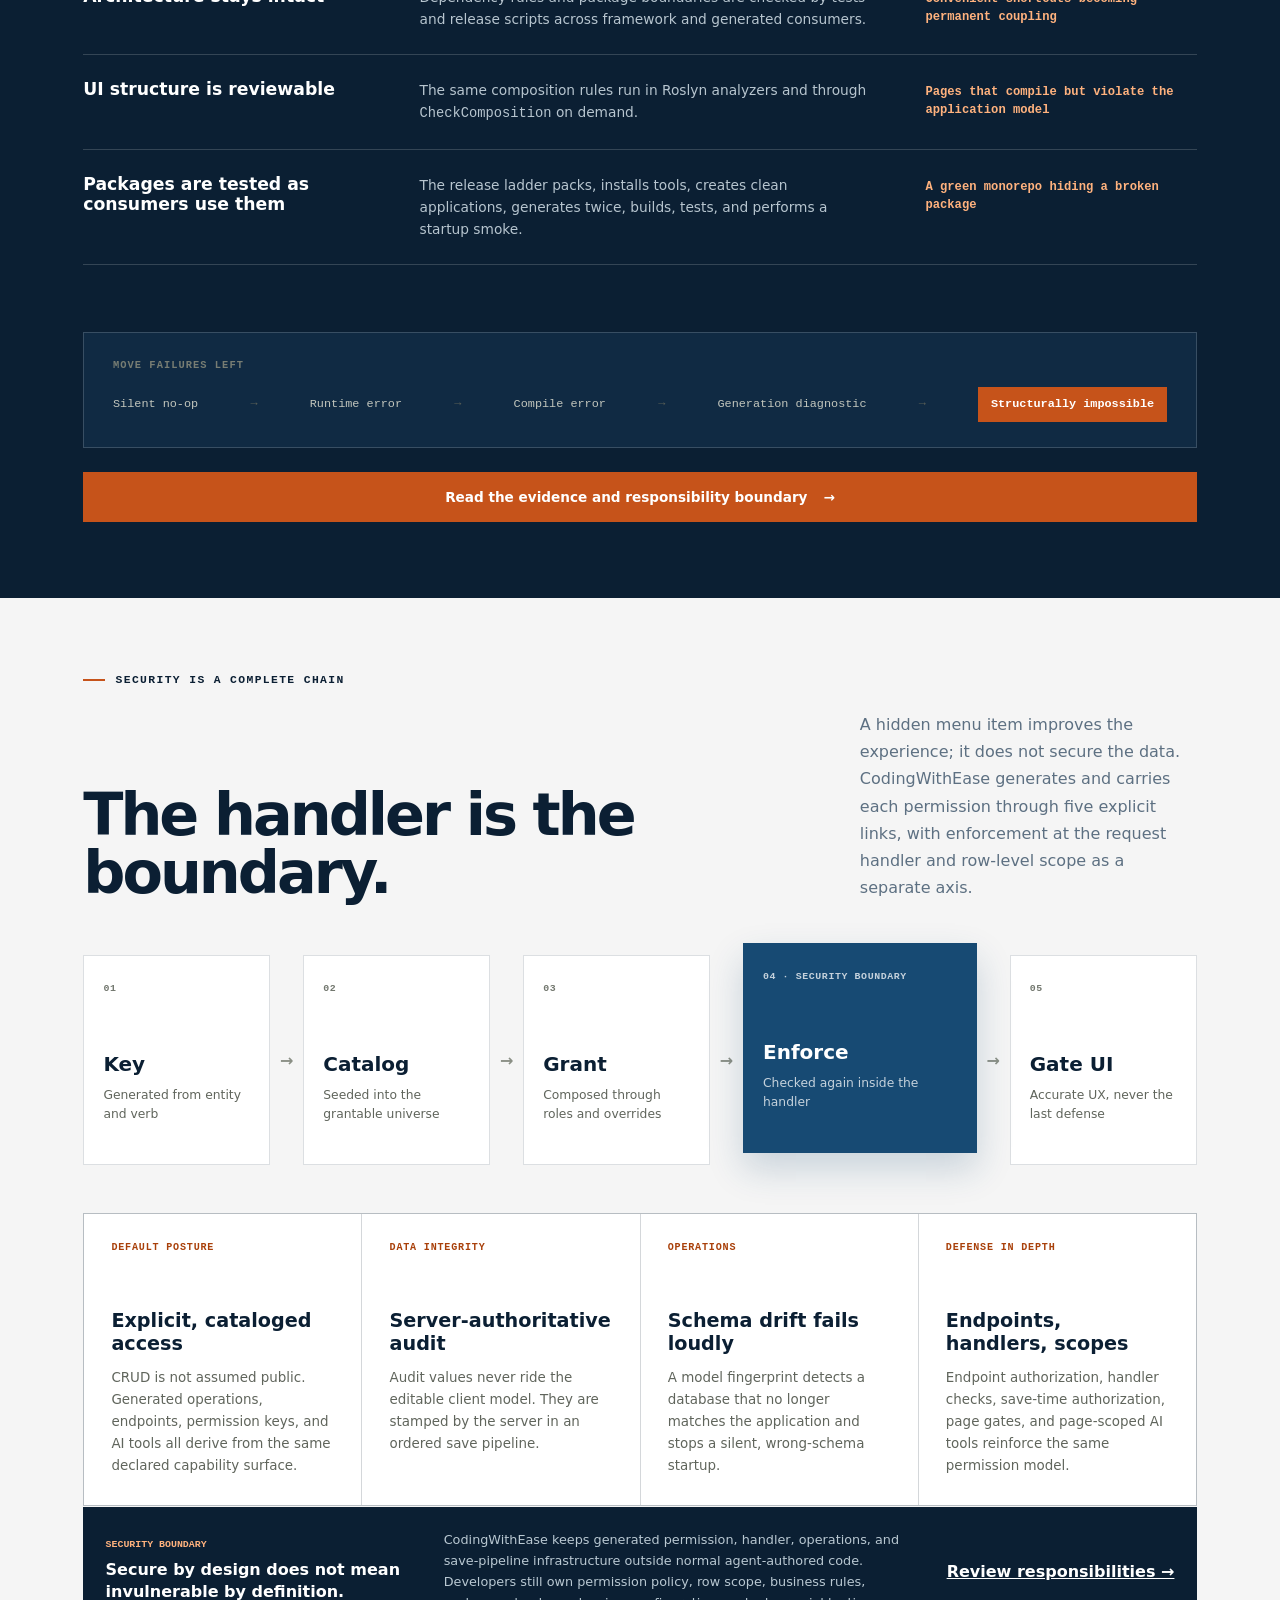
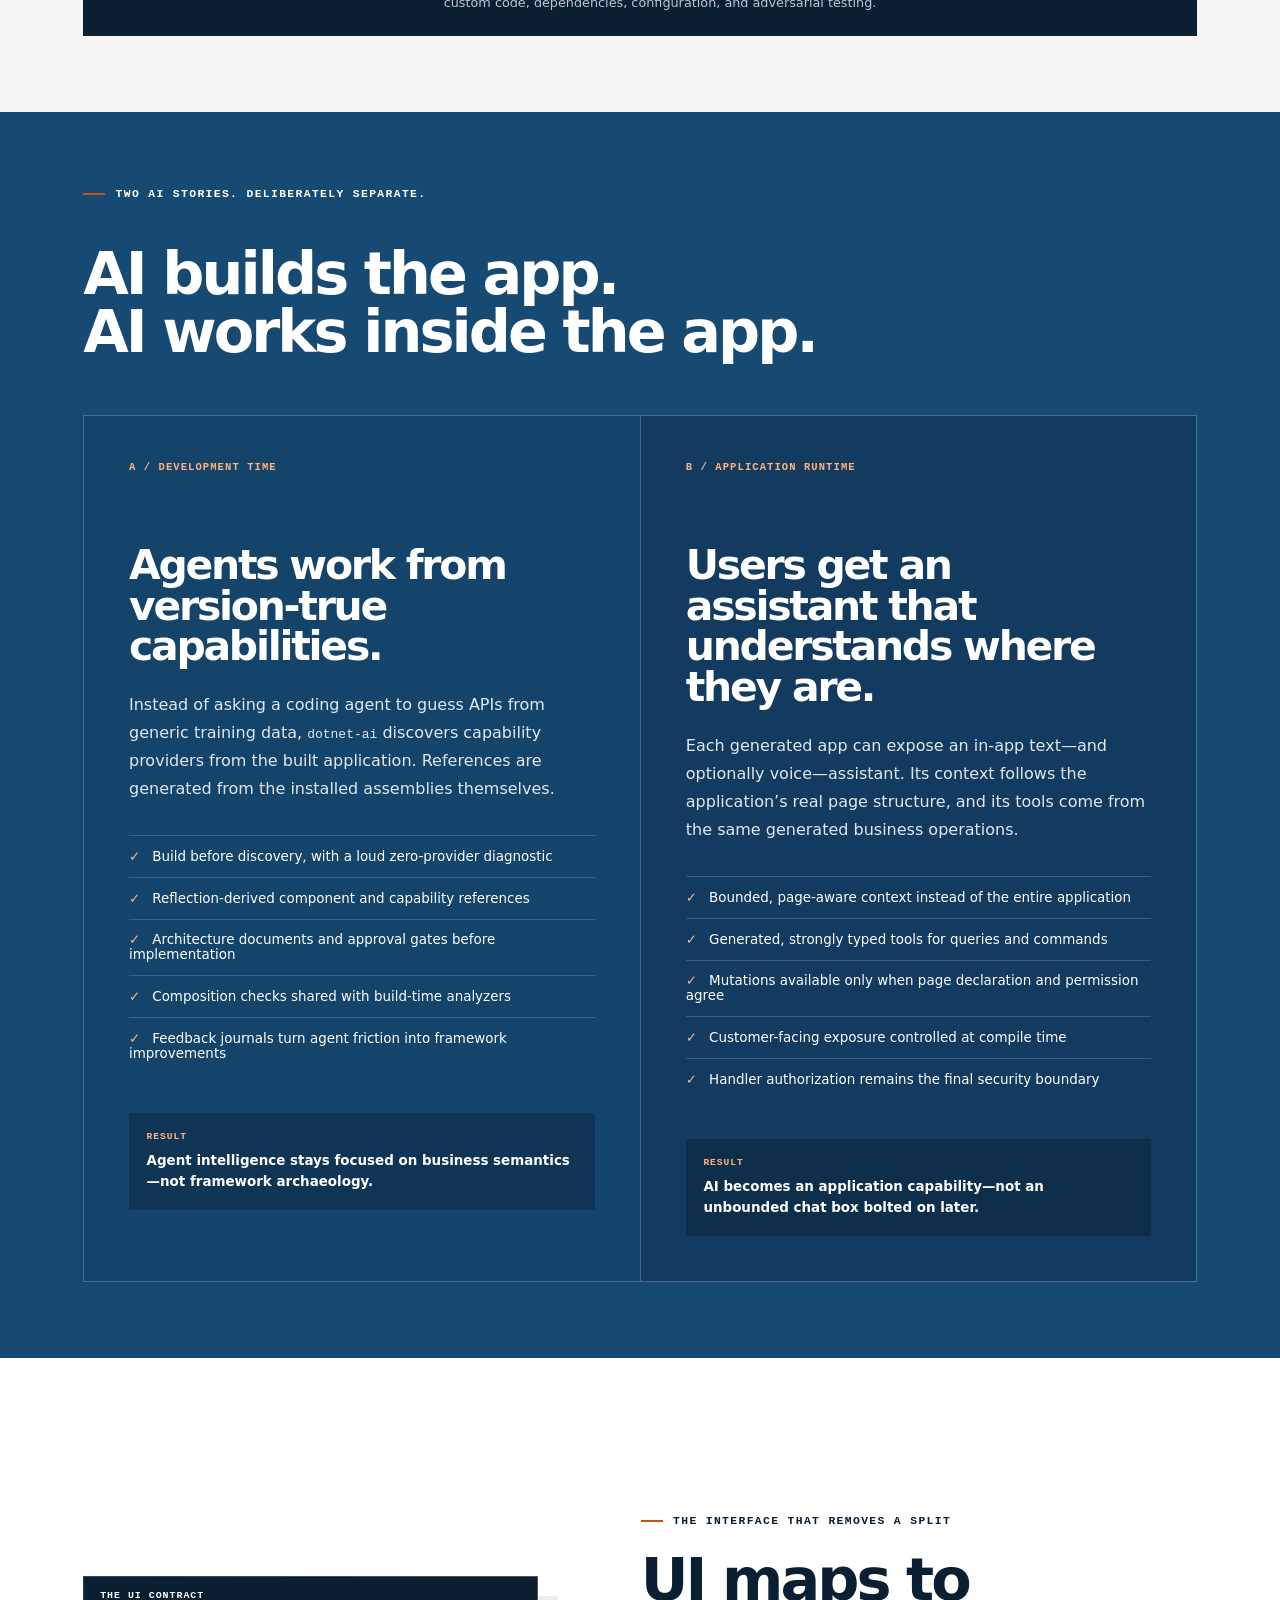
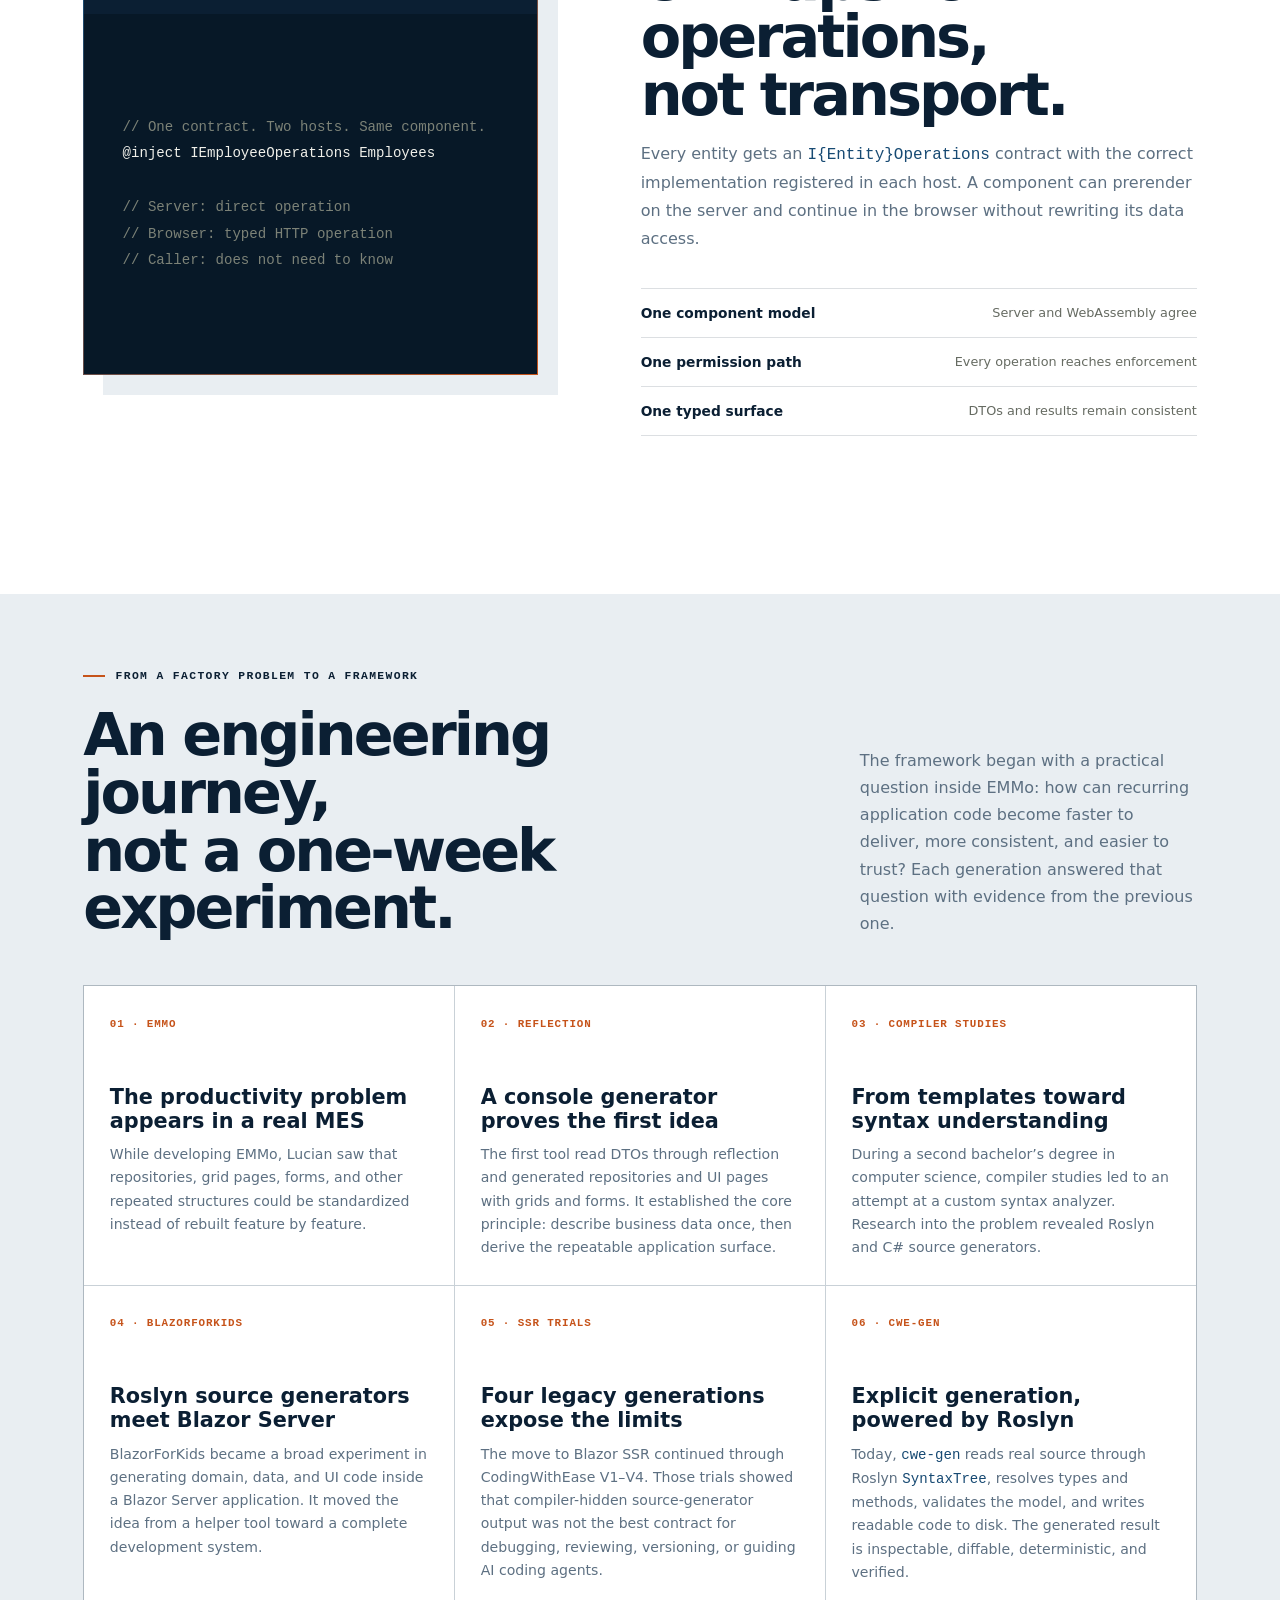
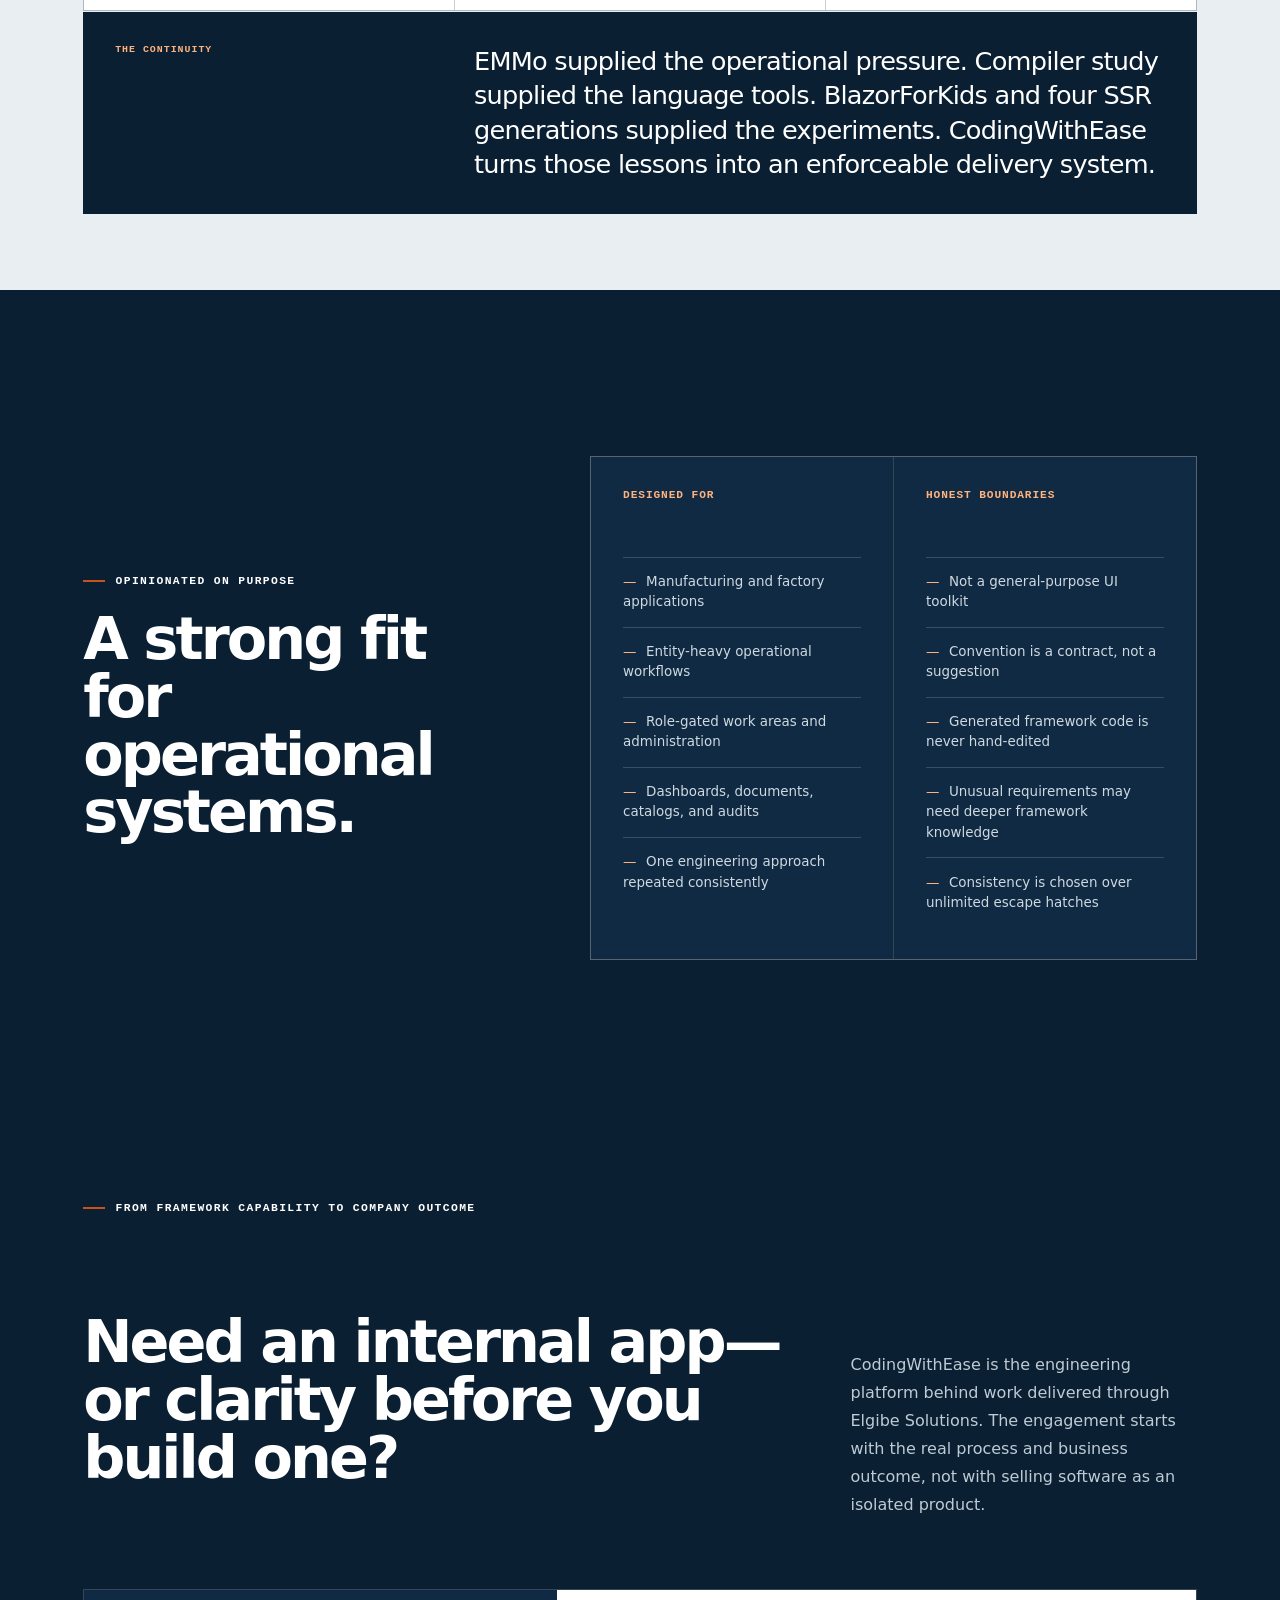
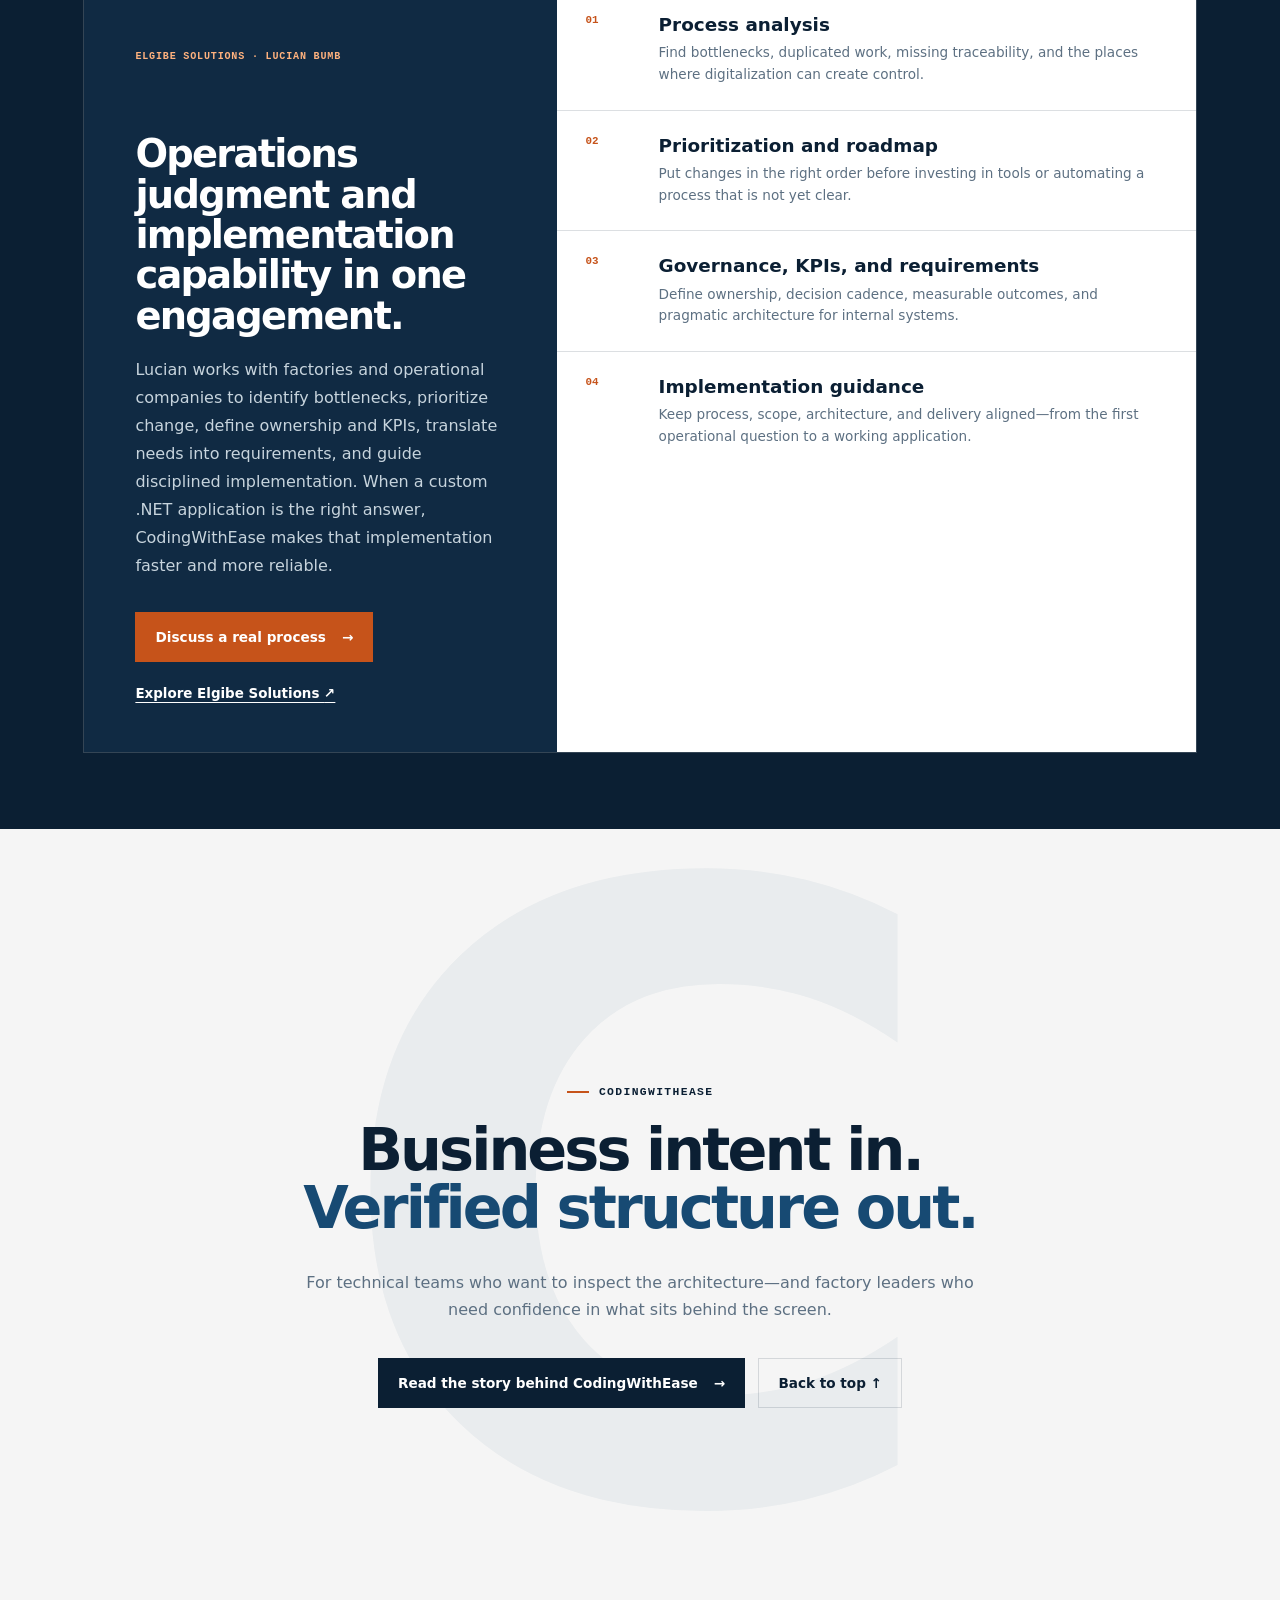
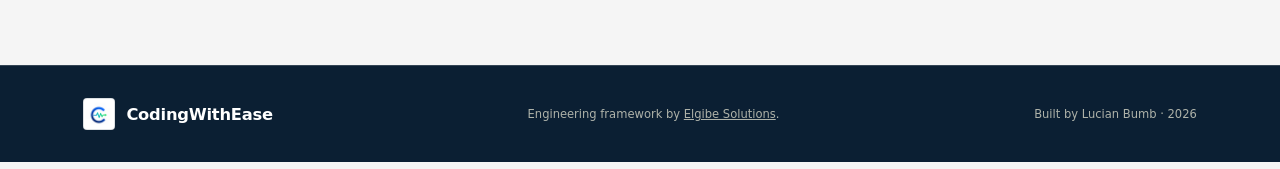
==== commit 8f95cd10: "Add the CodingWithEase origin story" ====
--- a/index.html
+++ b/index.html
@@ -119,6 +119,7 @@
       <a href="#proof">Proof</a>
       <a href="#ai">AI strategy</a>
       <a href="#lineage">History</a>
+      <a href="about.html">About</a>
       <a href="engineering.html">Engineering</a>
       <div class="mobile-nav-group">
         <span>Engineering reference</span>
@@ -502,7 +503,7 @@
       <h2>Business intent in.<br><em>Verified structure out.</em></h2>
       <p>For technical teams who want to inspect the architecture—and factory leaders who need confidence in what sits behind the screen.</p>
       <div class="closing-actions">
-        <a class="button button-dark" href="https://github.com/lucianbumb/CodingWithEase_Website">View this website on GitHub <span aria-hidden="true">↗</span></a>
+        <a class="button button-dark" href="about.html">Read the story behind CodingWithEase <span aria-hidden="true">→</span></a>
         <a class="button button-line" href="#top">Back to top ↑</a>
       </div>
     </section>
